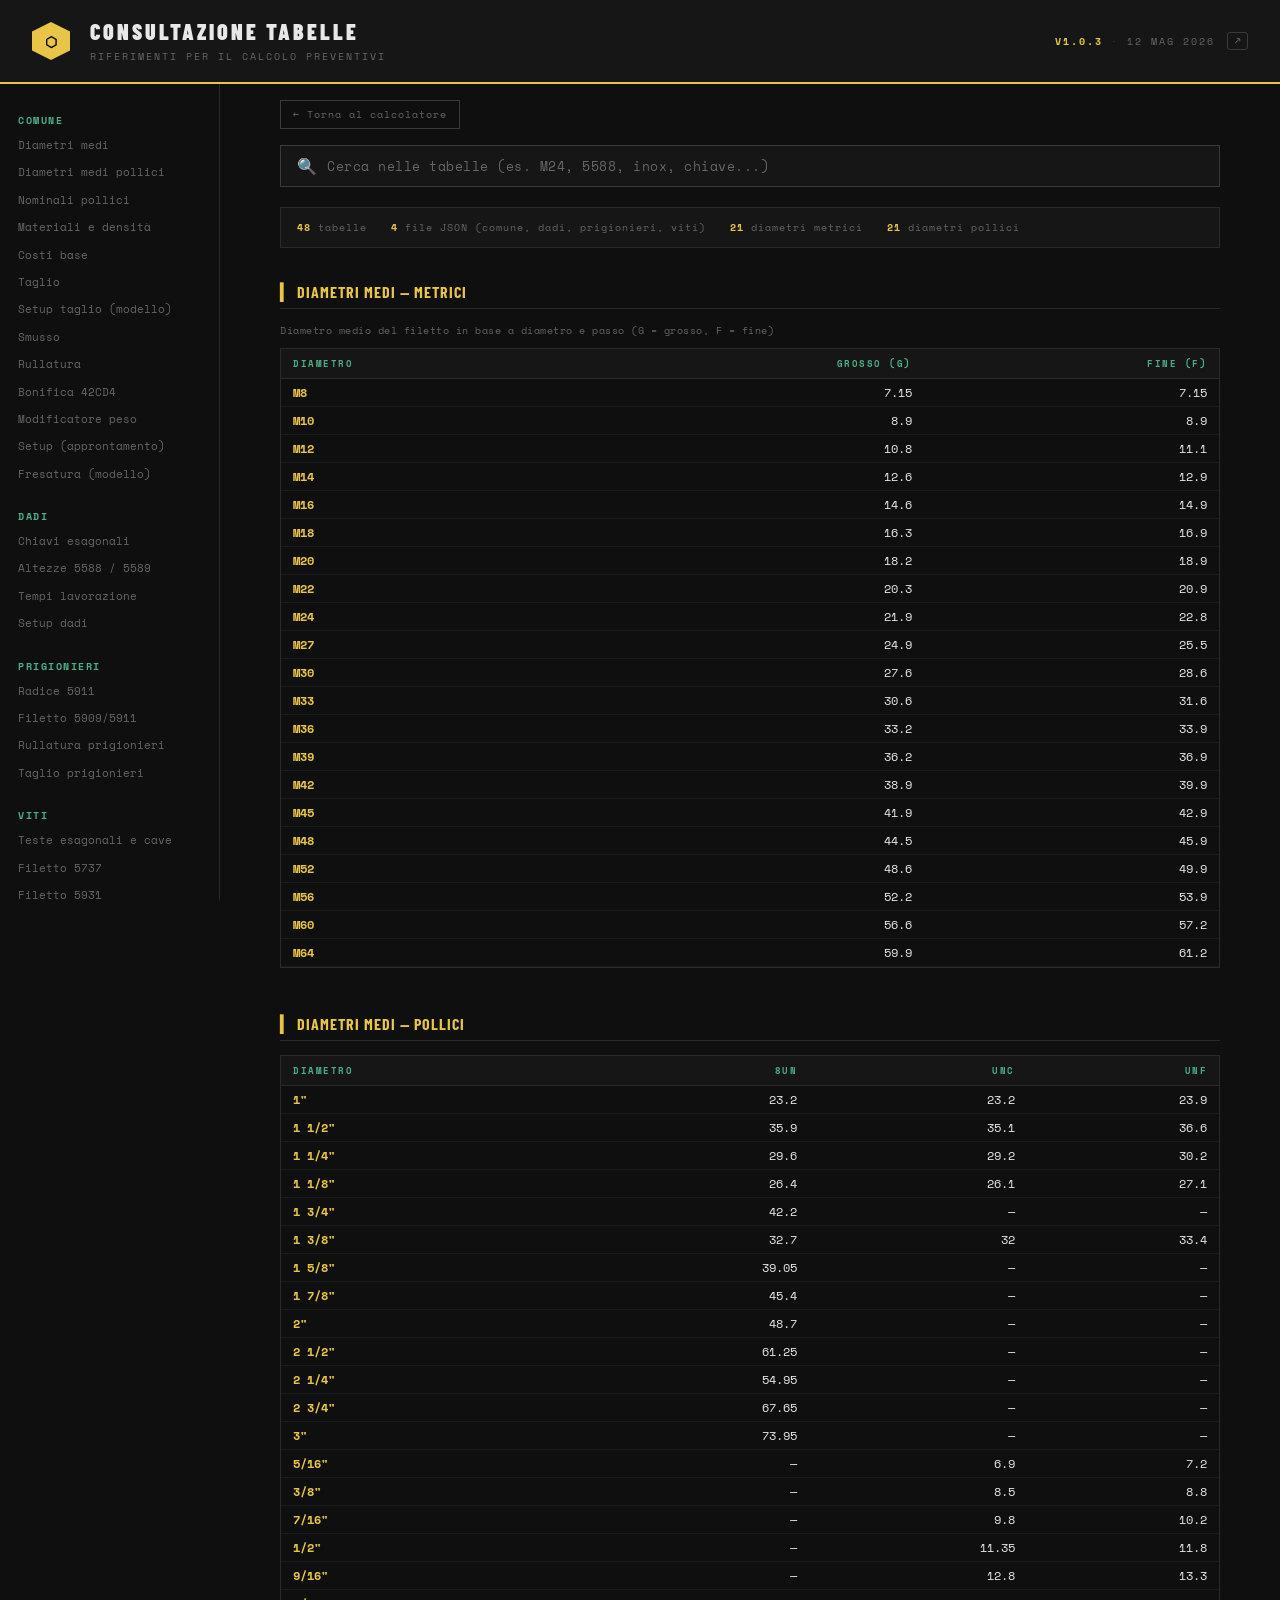
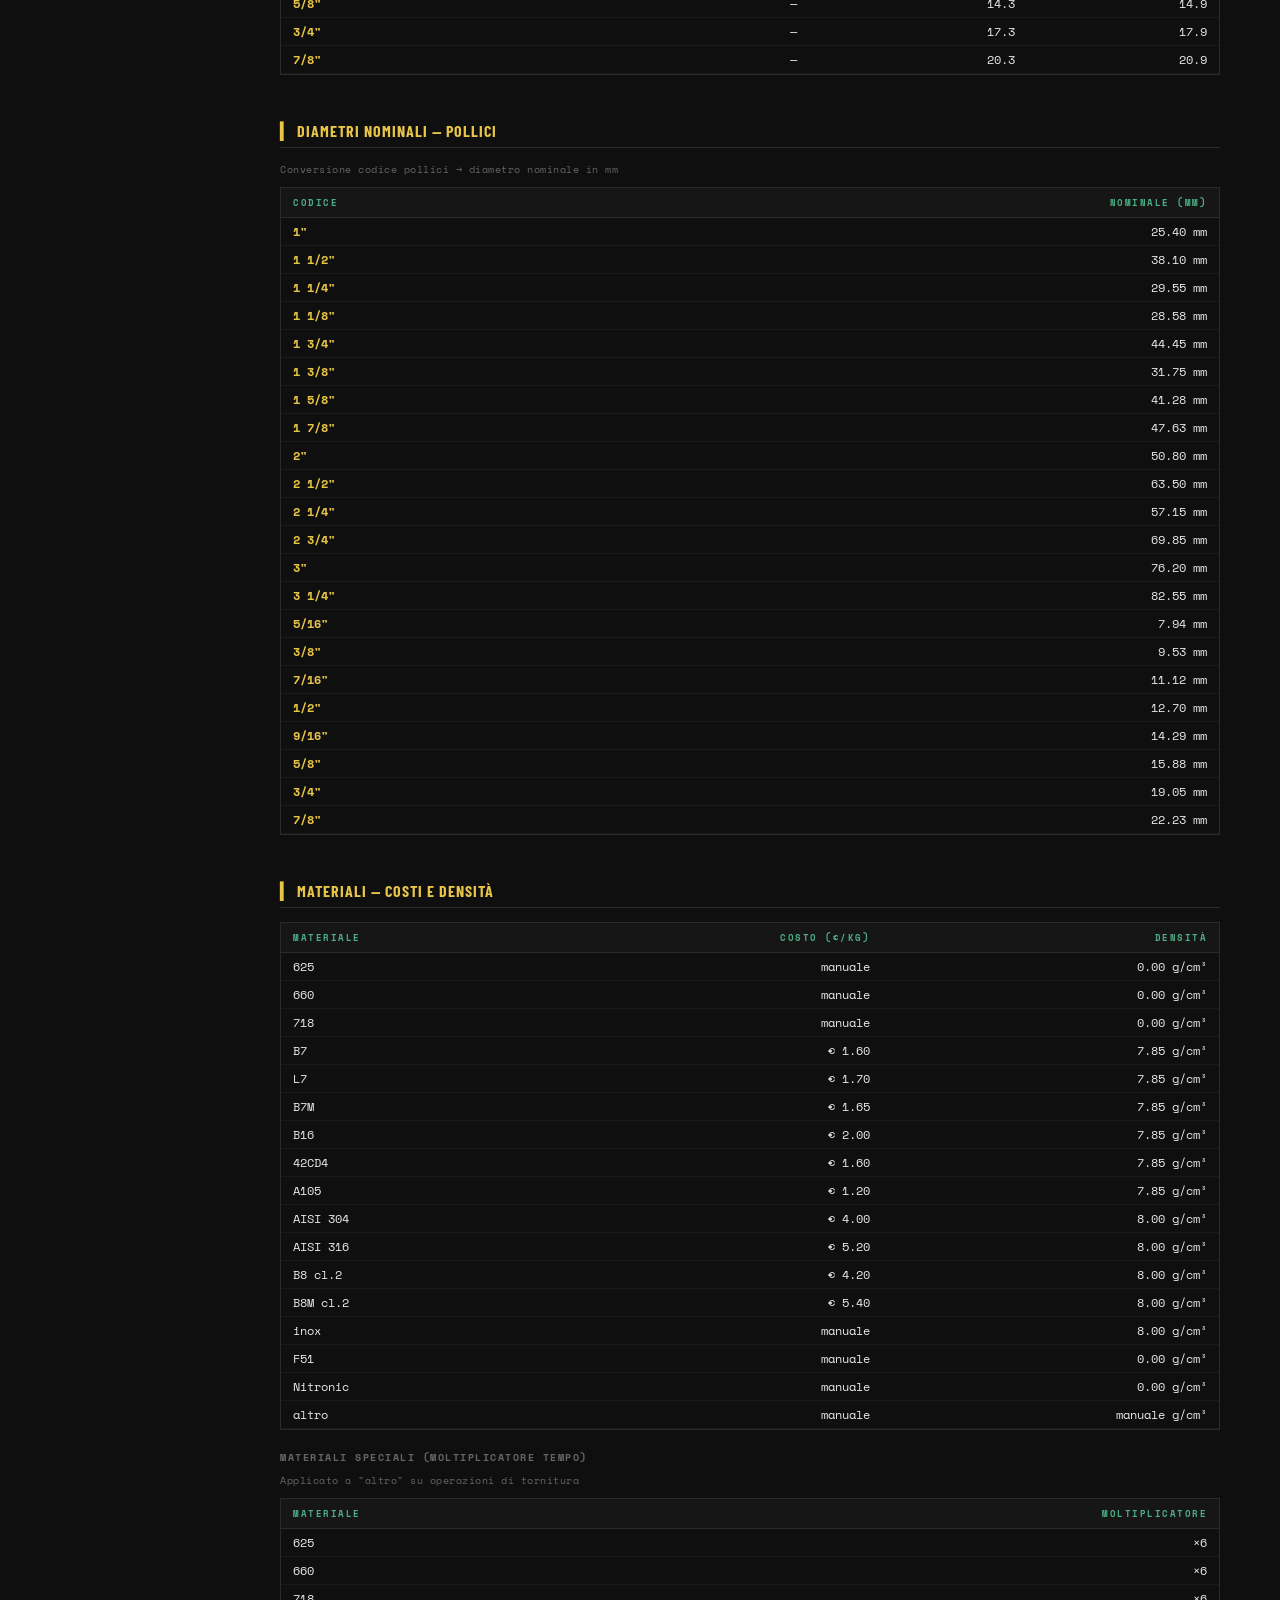
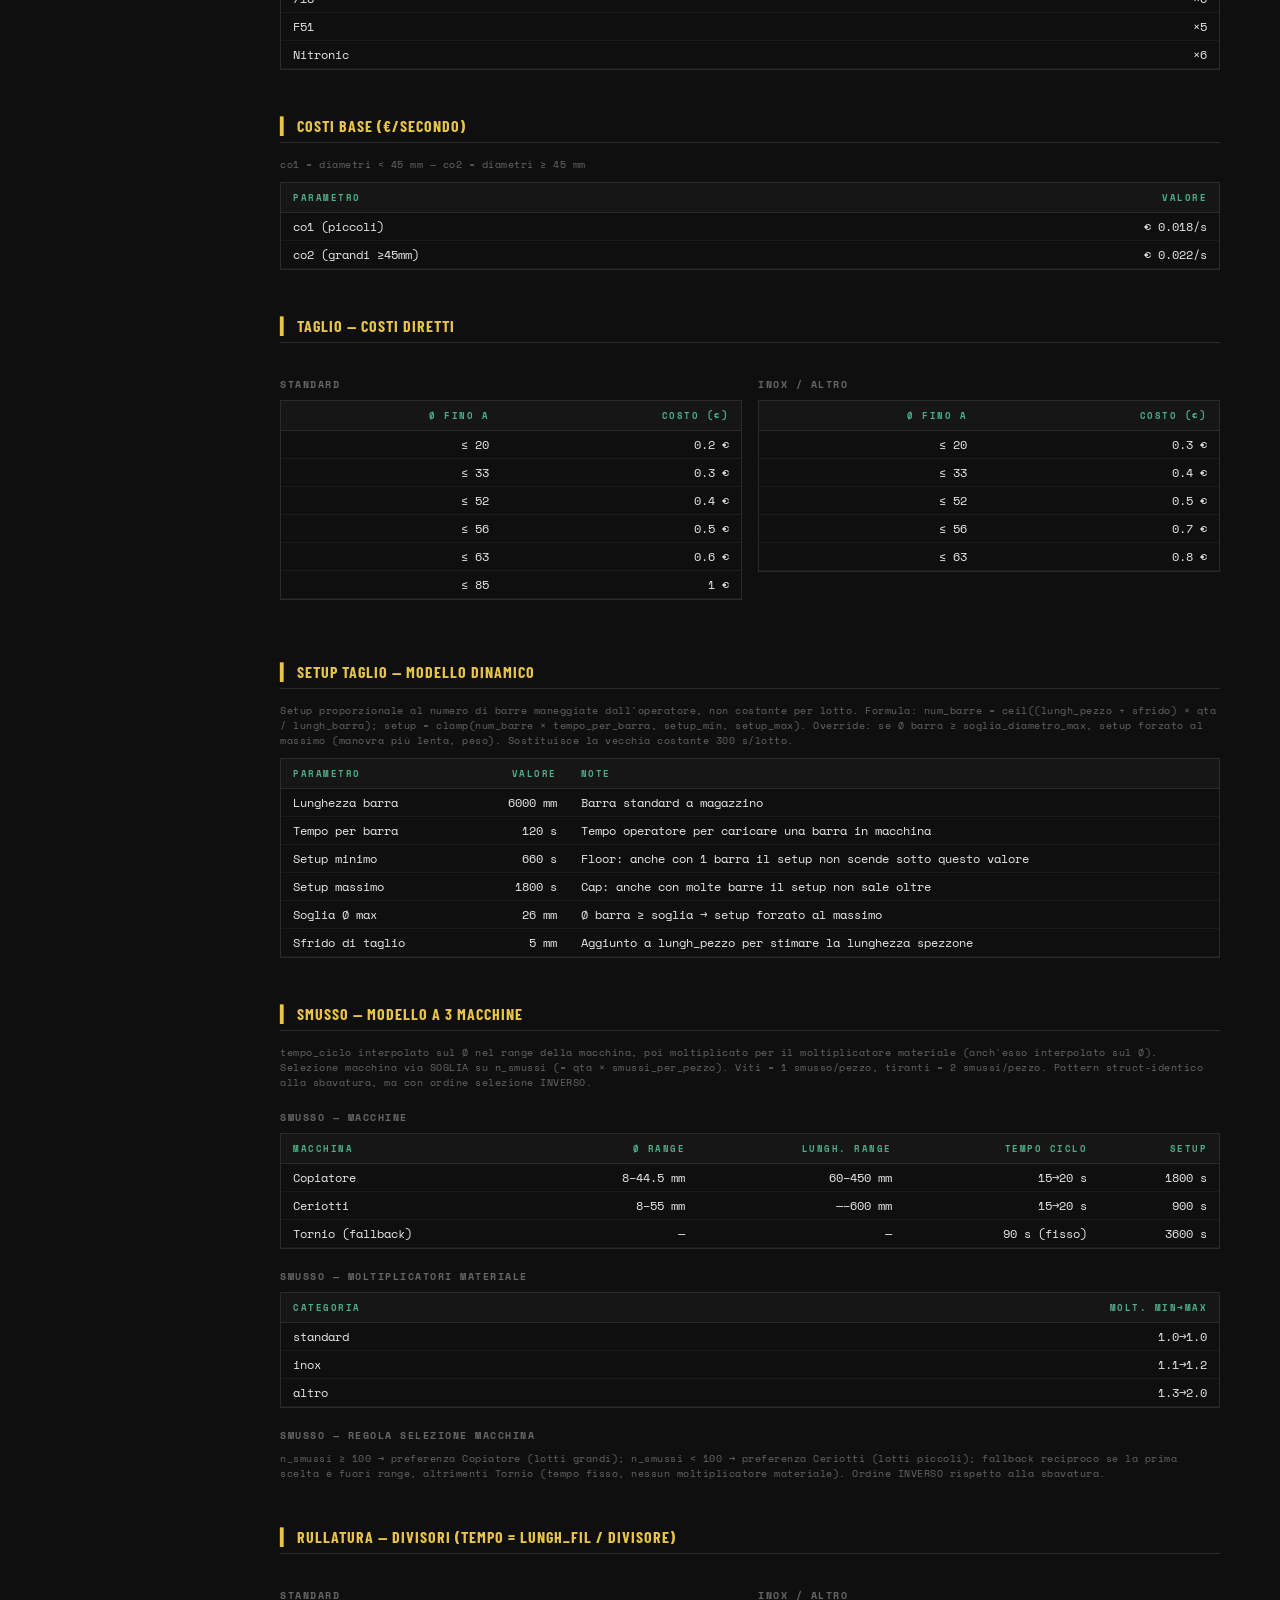
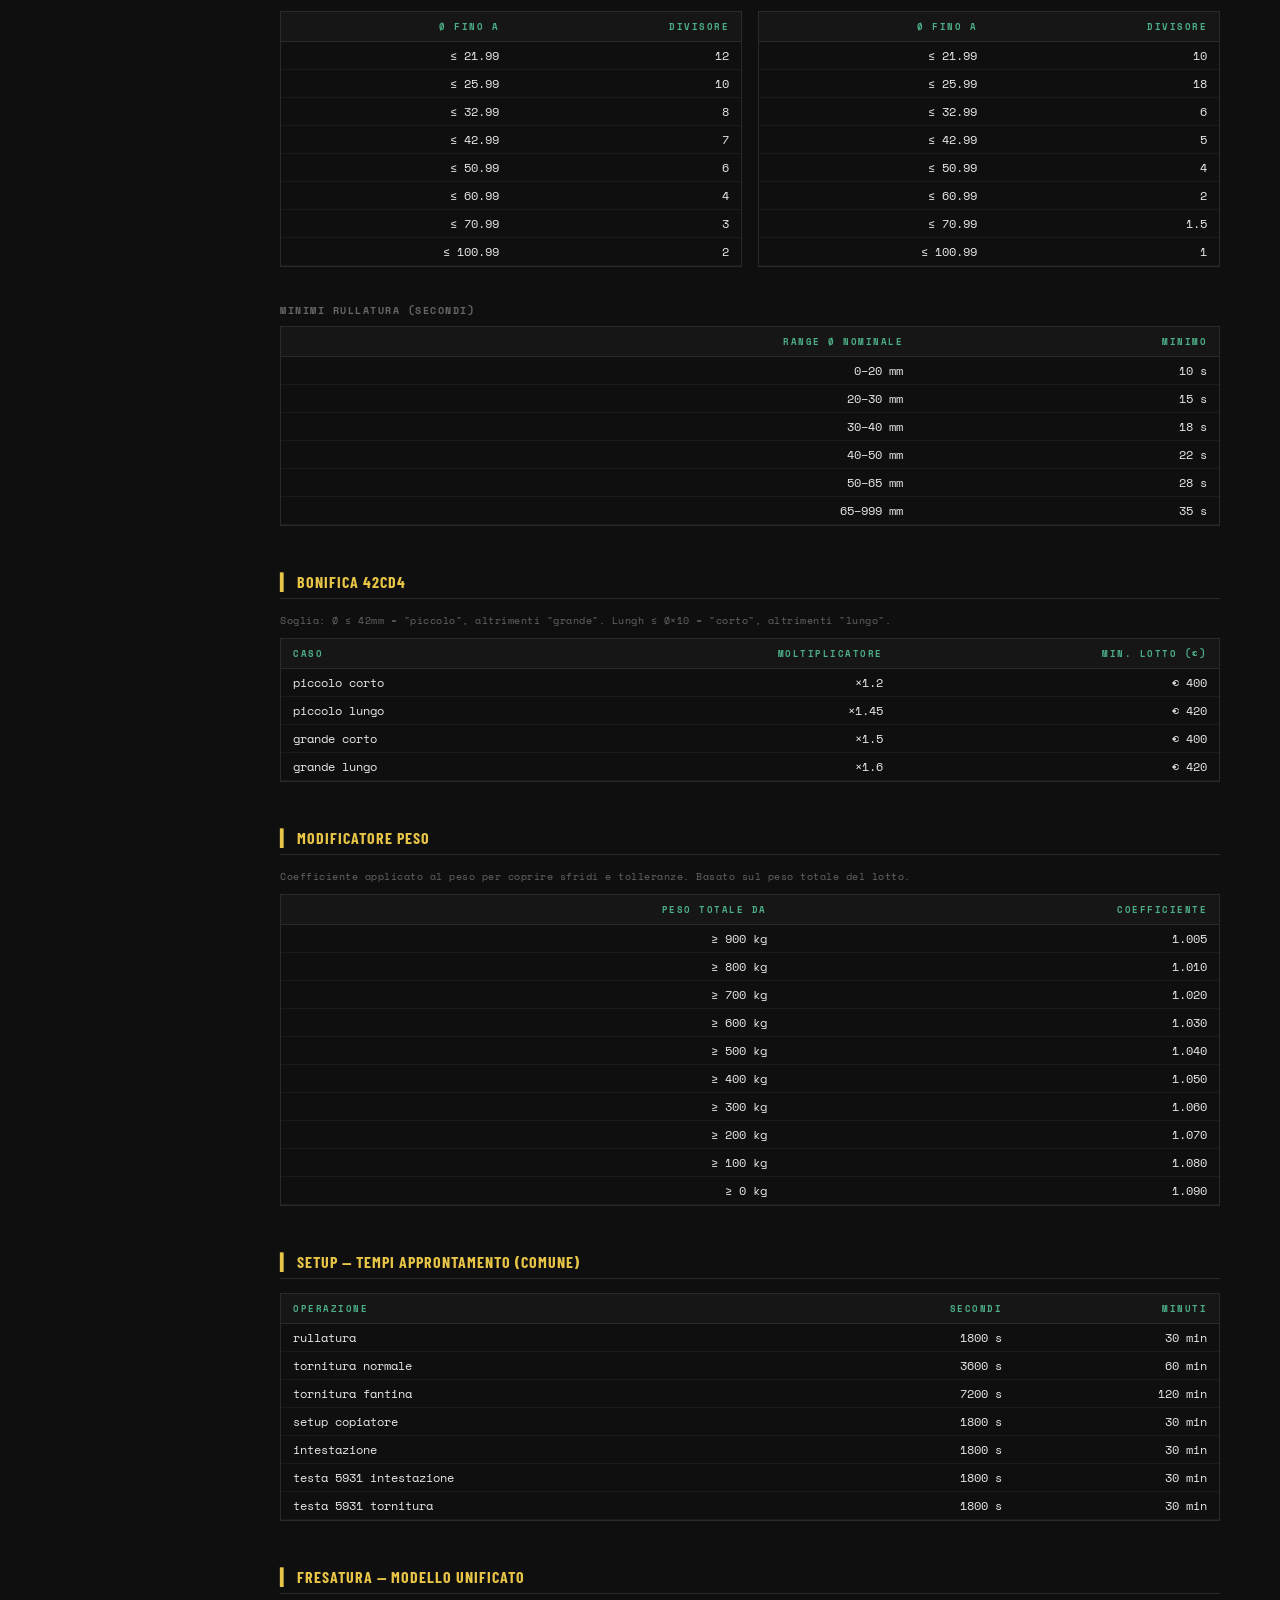
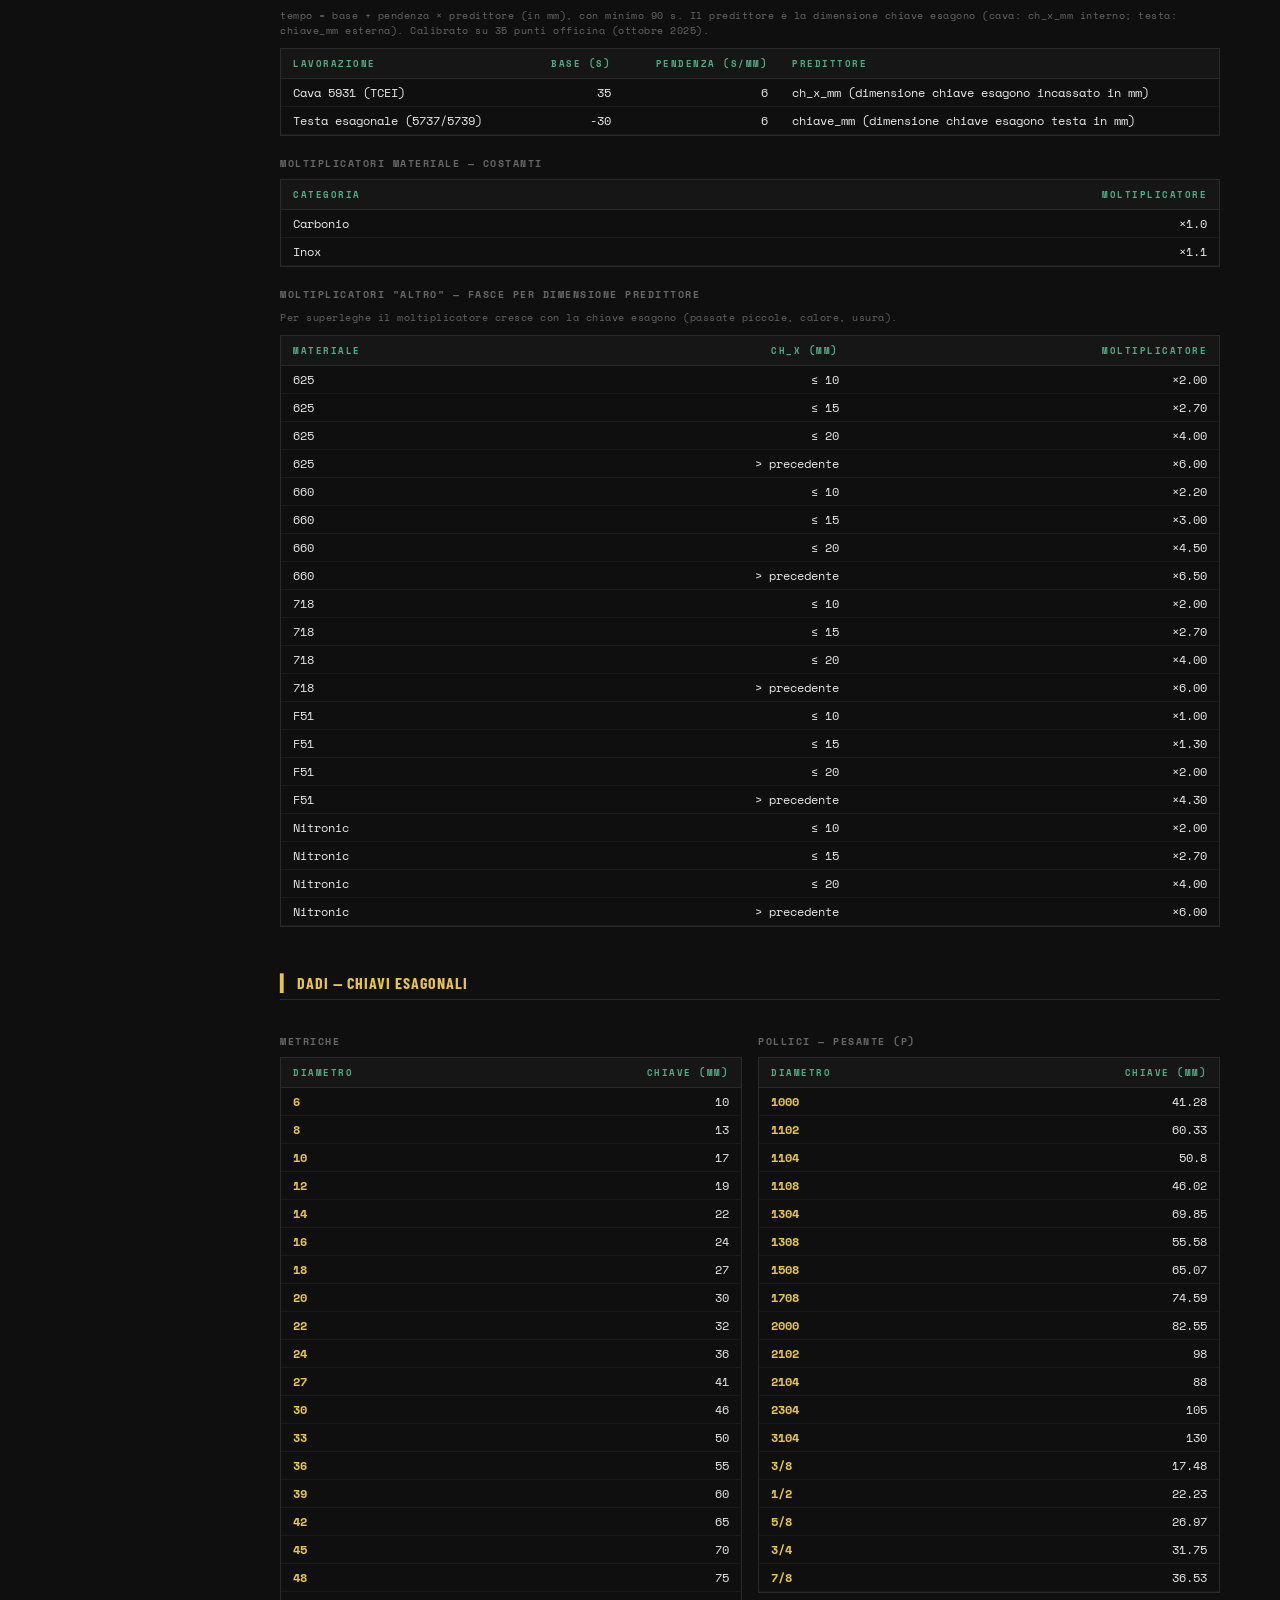
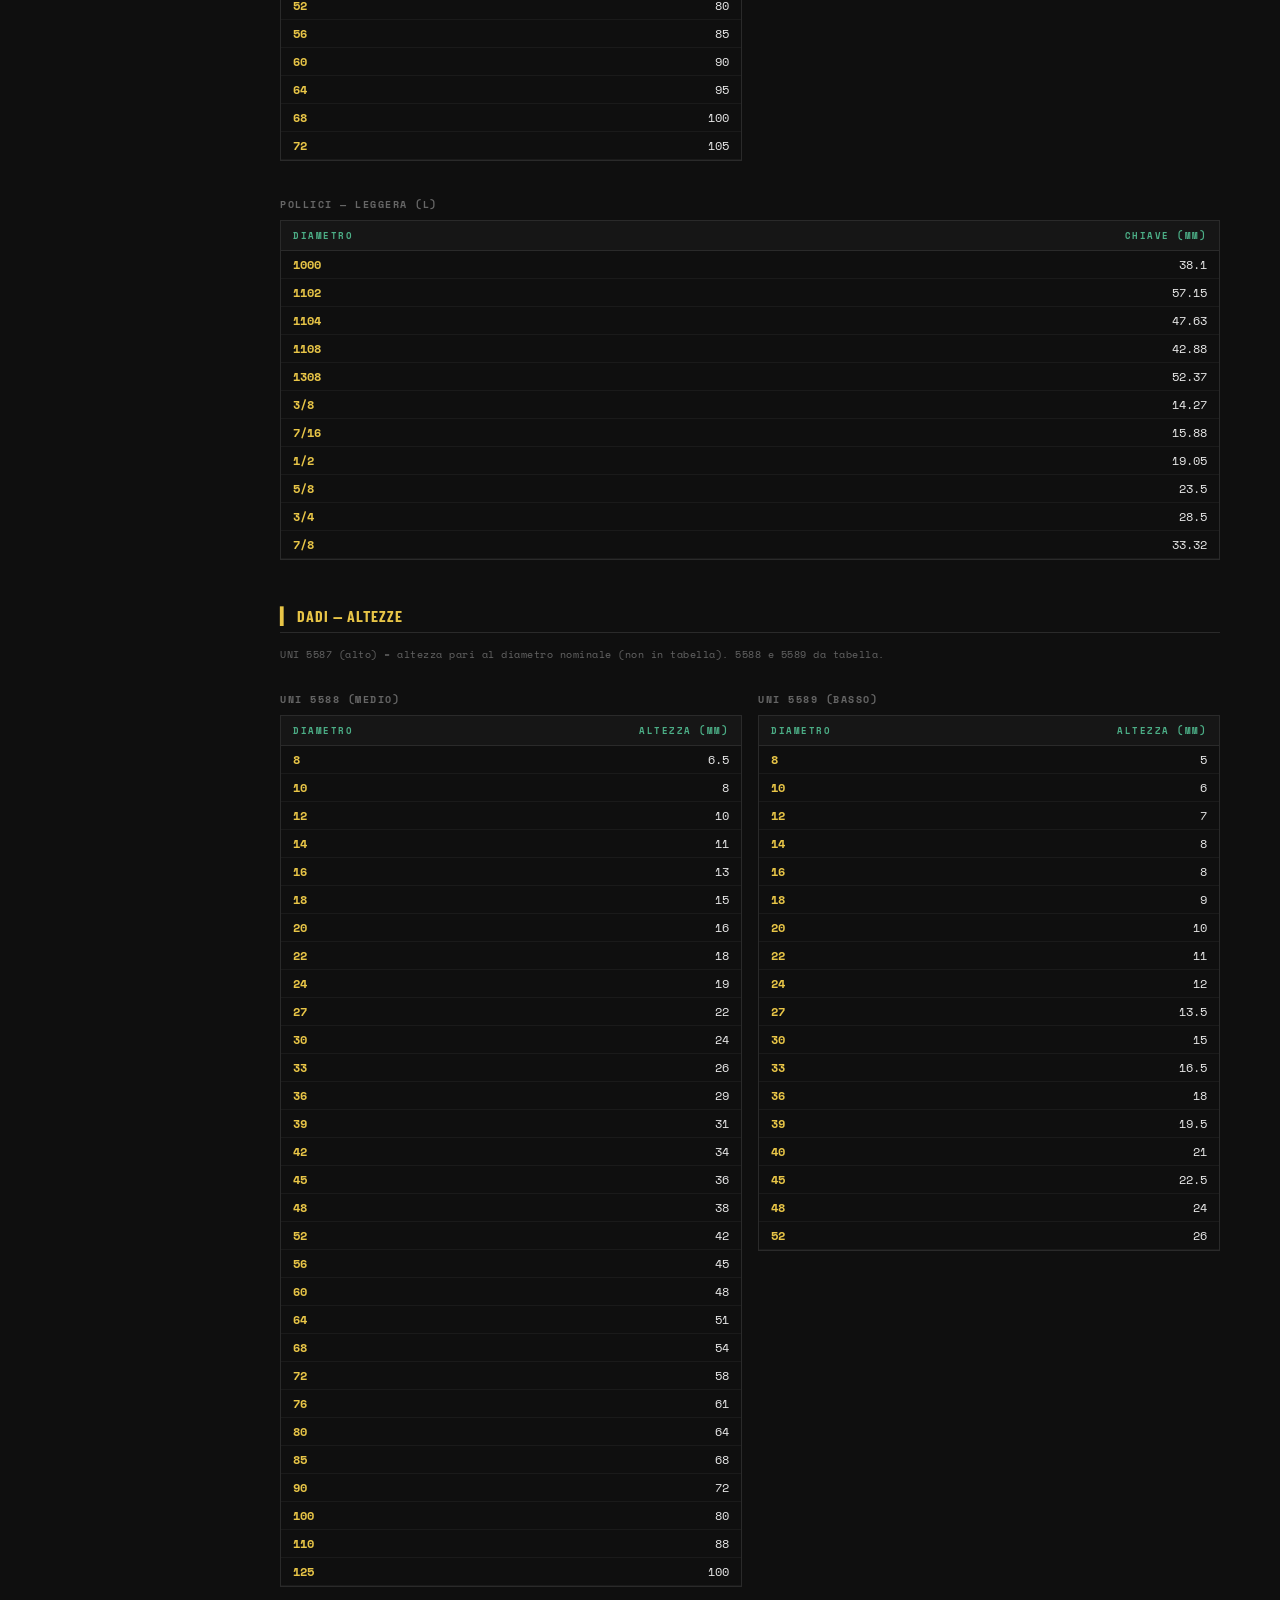
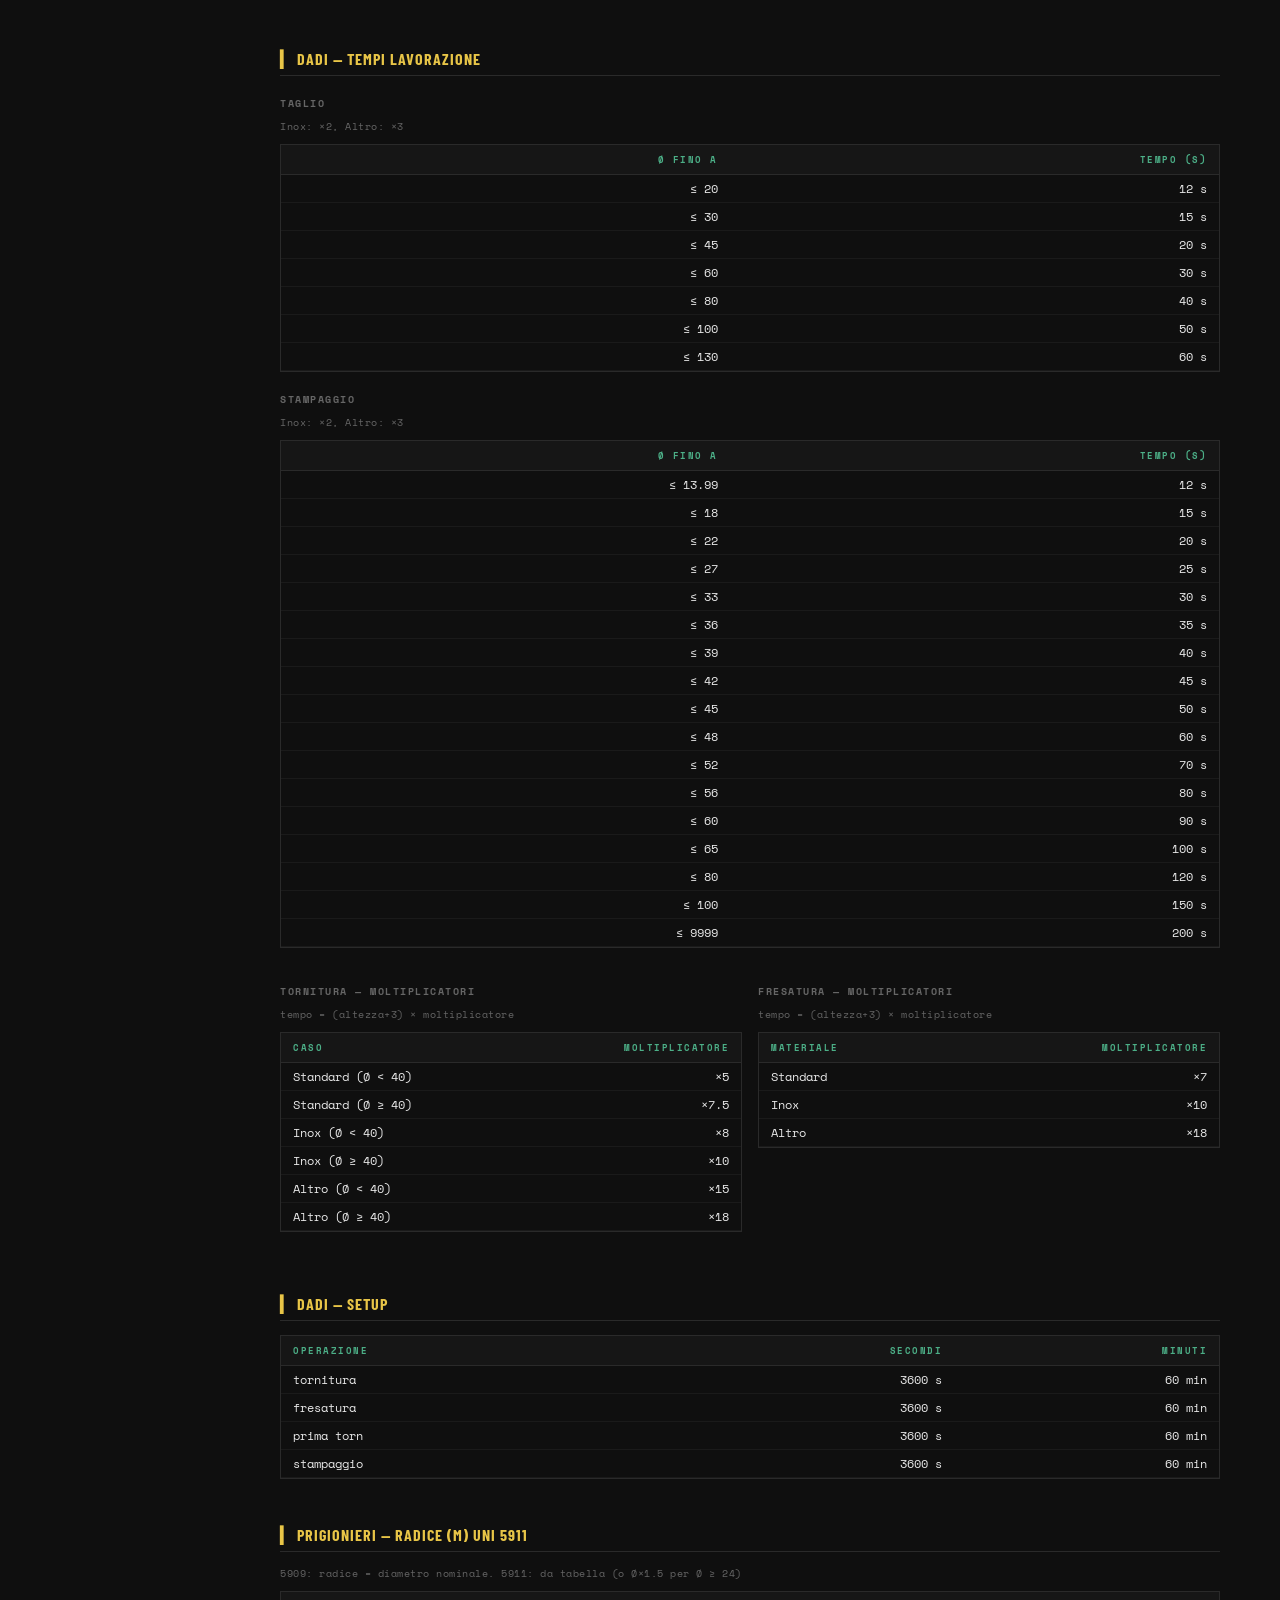
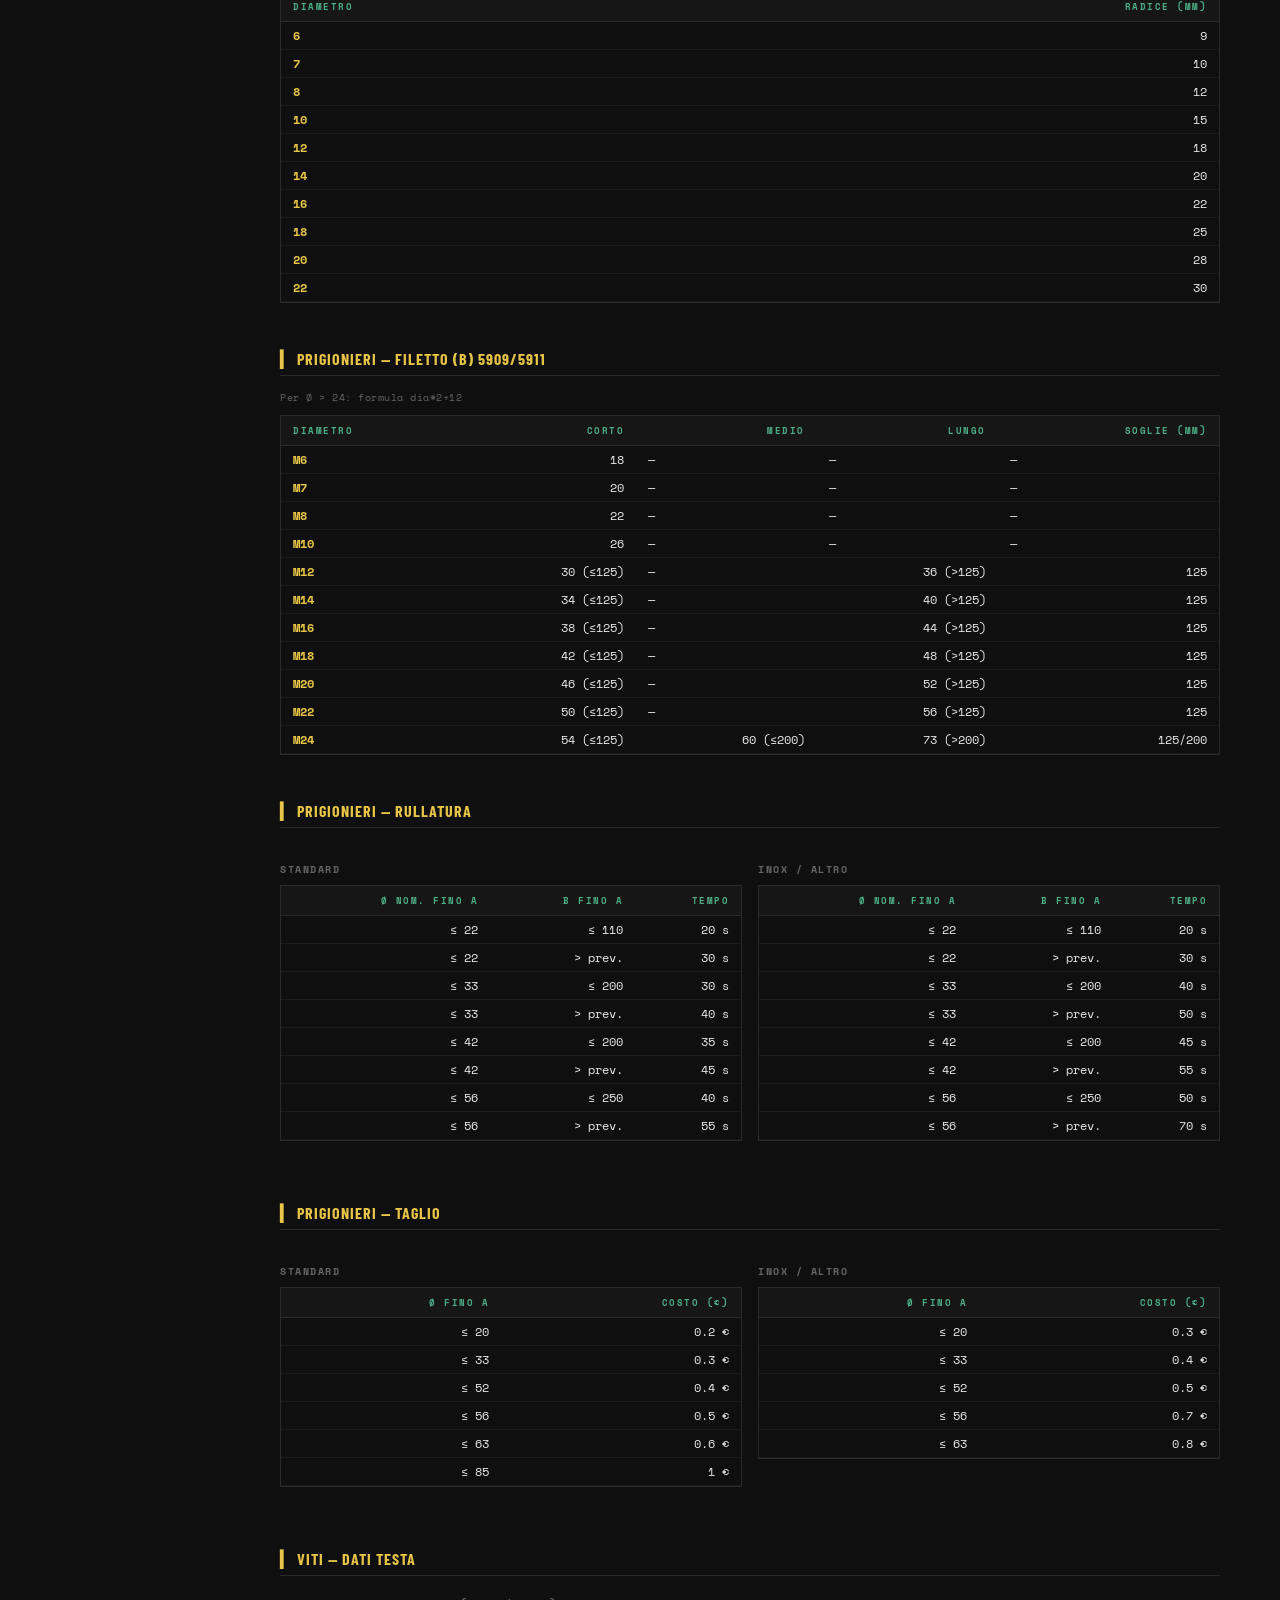
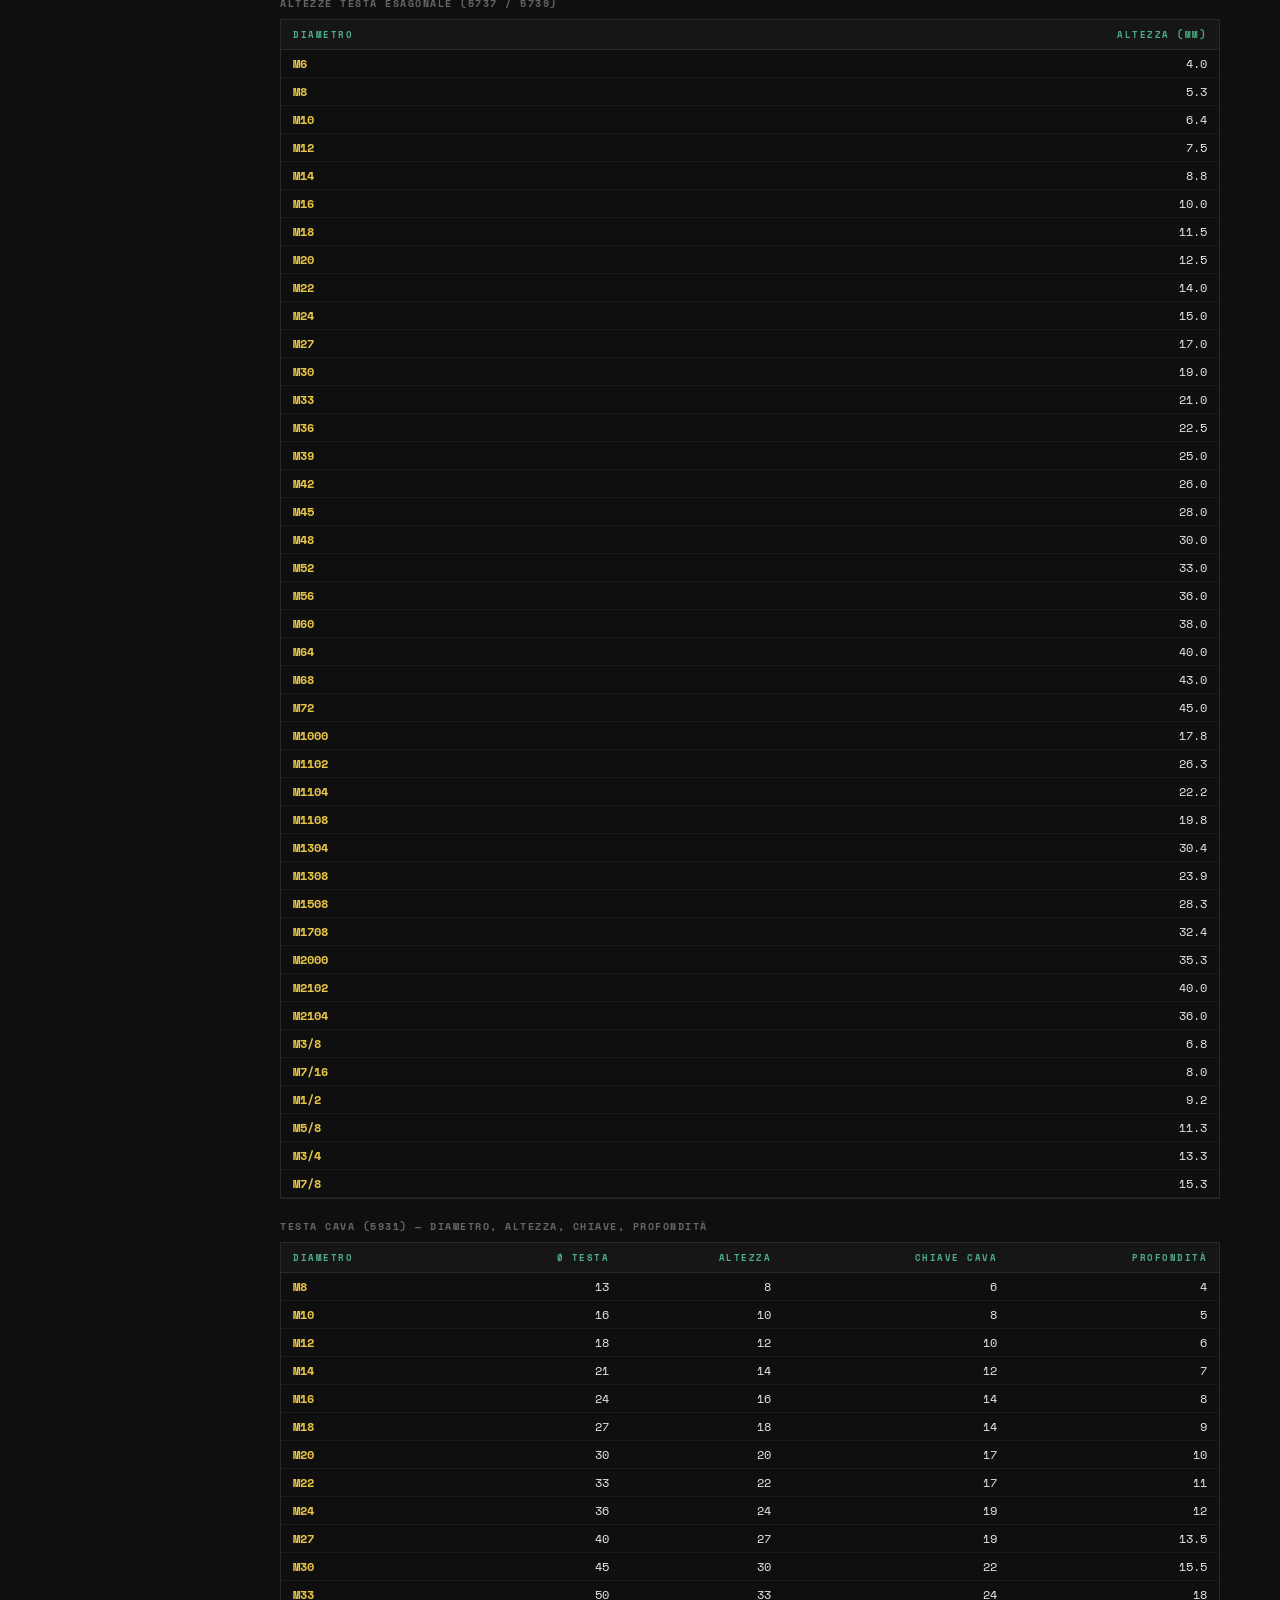
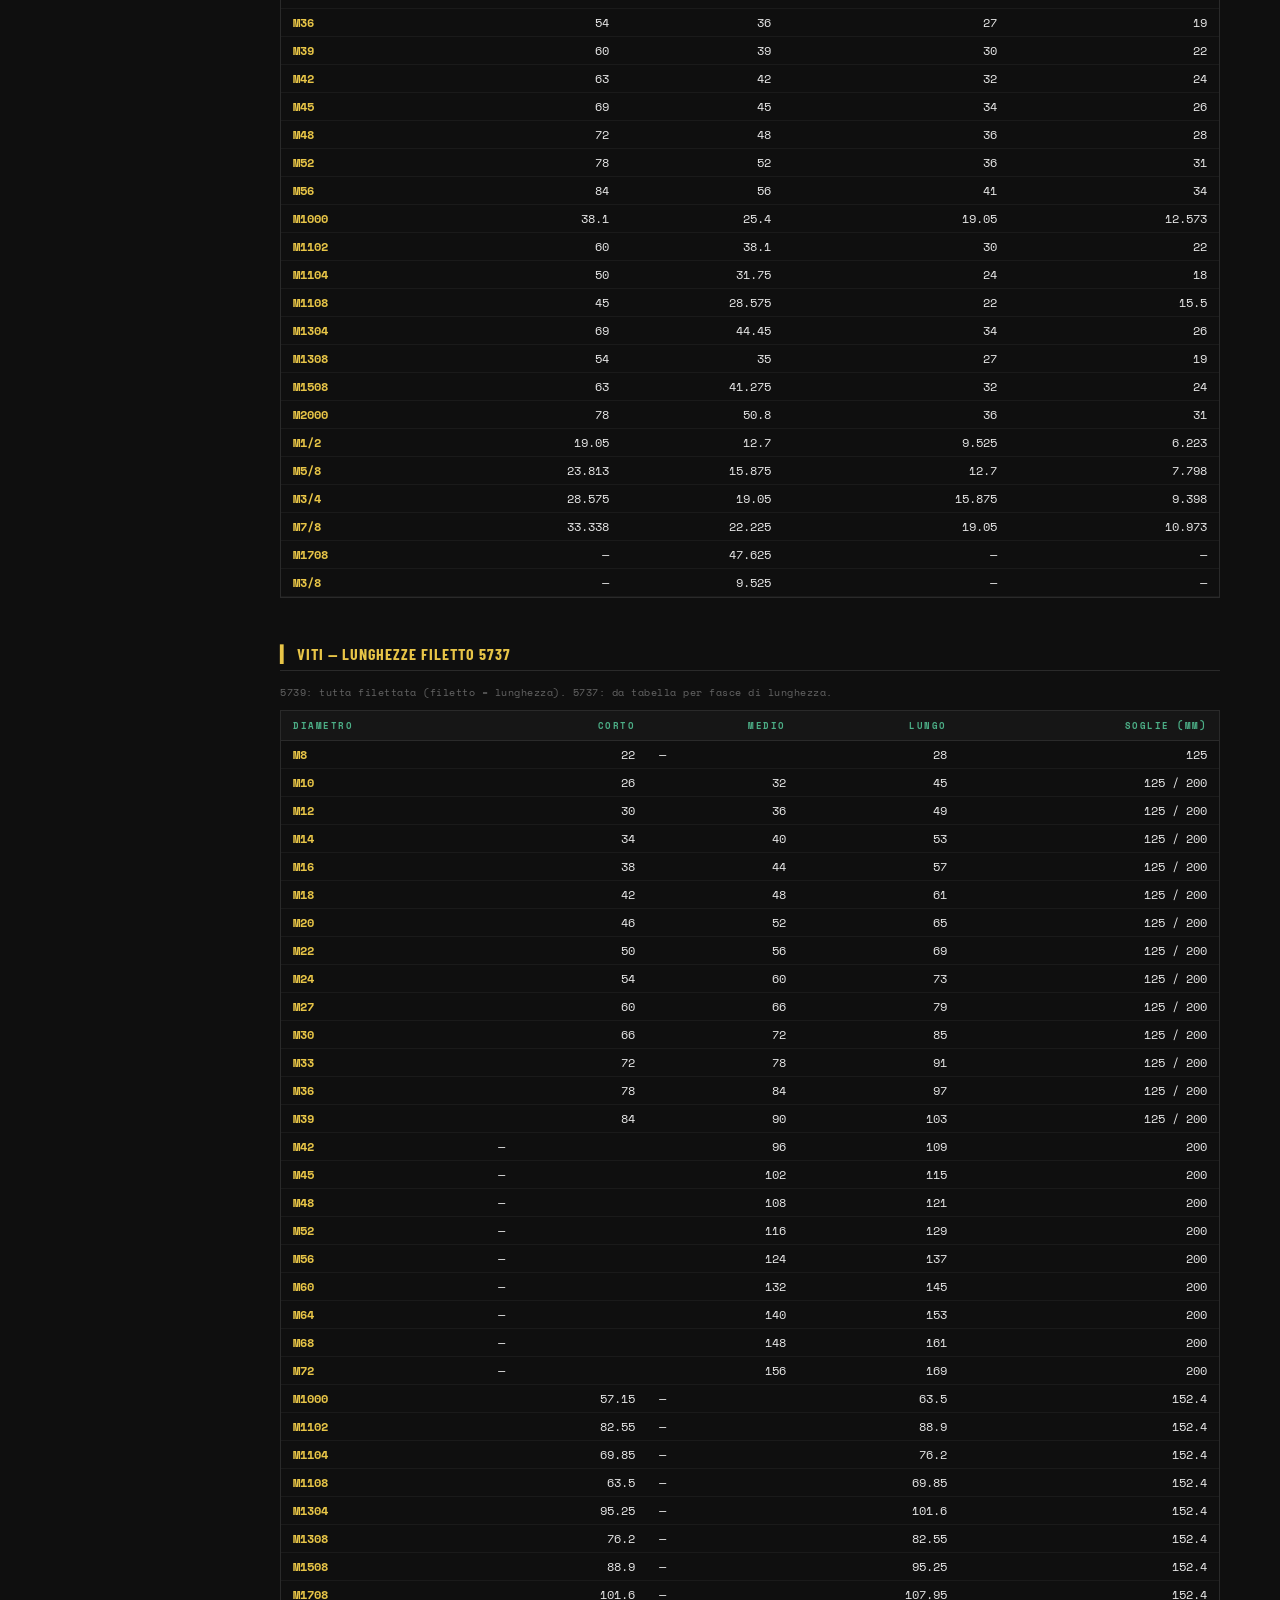
==== consultazione.html @ 34ad5f03 "refactor: setup taglio dinamico (basato sul numero di barre maneggiate) Sostituisce la costante setu" ====
<!DOCTYPE html>
<!--
  ╔══════════════════════════════════════════════════════════════╗
  ║  PREVENTIVI — Consultazione Tabelle                          ║
  ║  consultazione.html — Pannello di sola lettura               ║
  ╠══════════════════════════════════════════════════════════════╣
  ║  Mostra tutte le tabelle da cui il programma pesca i dati.   ║
  ║  Nessun calcolo, solo consultazione rapida.                  ║
  ║  Carica i JSON da tabelle/ come il programma principale.     ║
  ╚══════════════════════════════════════════════════════════════╝
-->
<html lang="it">
<head>
  <meta charset="UTF-8">
  <meta name="viewport" content="width=device-width, initial-scale=1.0">
  <title>Preventivi — Consultazione Tabelle</title>
  <link rel="stylesheet" href="stile.css">
  <style>
    /* ── Stili specifici per la pagina consultazione ──────────
         Usa le variabili di stile.css (--bg, --panel, --border,
         --accent, --text, --muted, --mono, --sans).
         ─────────────────────────────────────────────────────── */

    .consult-wrap {
      max-width: 1200px;
      margin: 0 auto;
      padding: 16px 20px 60px;
    }

    /* ── Navigazione laterale (sidebar) ────────────────────── */
    .consult-nav {
      position: fixed;
      top: 76px; /* sotto l'header sticky (padding 18×2 + h1 ~22 + border 2) */
      left: 0;
      width: 220px;
      height: calc(100vh - 76px);
      overflow-y: auto;
      background: var(--bg);
      border-right: 1px solid var(--border);
      padding: 16px 0;
      z-index: 50;
      scrollbar-width: thin;
      scrollbar-color: var(--border-bright) transparent;
    }
    .consult-nav a {
      display: block;
      padding: 6px 16px;
      color: var(--muted);
      text-decoration: none;
      font-family: var(--mono);
      font-size: 11px;
      line-height: 1.4;
      transition: color .15s, background .15s;
      border-left: 2px solid transparent;
    }
    .consult-nav a:hover {
      color: var(--text);
      background: var(--panel);
    }
    .consult-nav a.nav-section {
      color: var(--green);
      font-weight: 700;
      font-size: 10px;
      text-transform: uppercase;
      letter-spacing: 1.5px;
      margin-top: 16px;
      padding-bottom: 4px;
      pointer-events: none;
    }
    .consult-nav a.nav-active {
      color: var(--text);
      border-left-color: var(--accent);
      background: #161400;
    }

    .consult-body {
      margin-left: 220px;
    }

    /* ── Sezioni ───────────────────────────────────────────── */
    .t-section {
      margin-bottom: 36px;
      scroll-margin-top: 86px;
    }
    .t-section-title {
      font-family: var(--sans);
      font-size: 16px;
      font-weight: 700;
      color: var(--accent);
      padding: 10px 0 6px;
      border-bottom: 1px solid var(--border);
      margin-bottom: 14px;
      letter-spacing: 1px;
      text-transform: uppercase;
    }
    .t-group-title {
      font-family: var(--mono);
      font-size: 10px;
      font-weight: 700;
      color: var(--muted);
      text-transform: uppercase;
      letter-spacing: 1.5px;
      margin: 20px 0 8px;
    }
    .t-note {
      font-family: var(--mono);
      font-size: 10px;
      color: var(--muted);
      margin: 4px 0 10px;
      letter-spacing: 0.5px;
    }

    /* ── Tabelle ───────────────────────────────────────────── */
    .t-table-wrap {
      overflow-x: auto;
      margin-bottom: 16px;
      border: 1px solid var(--border);
    }
    table.t-table {
      width: 100%;
      border-collapse: collapse;
      font-family: var(--mono);
      font-size: 12px;
      font-variant-numeric: tabular-nums;
    }
    .t-table th {
      background: var(--panel);
      color: var(--green);
      font-family: var(--mono);
      font-size: 9px;
      font-weight: 700;
      text-transform: uppercase;
      letter-spacing: 1.5px;
      padding: 8px 12px;
      text-align: left;
      border-bottom: 1px solid var(--border);
      position: sticky;
      top: 0;
      z-index: 2;
    }
    .t-table td {
      padding: 5px 12px;
      border-bottom: 1px solid #1a1a1a;
      color: var(--text);
      font-size: 12px;
    }
    .t-table tbody tr:hover td { background: #161400; }
    .t-table td.num { text-align: right; }
    .t-table th.num { text-align: right; }

    /* Colonna diametro evidenziata */
    .t-table td.dia-col {
      color: var(--accent);
      font-weight: 700;
    }

    /* ── Griglia a 2 colonne per tabelle piccole ──────────── */
    .t-grid-2 {
      display: grid;
      grid-template-columns: 1fr 1fr;
      gap: 16px;
    }

    /* ── Filtro ricerca ───────────────────────────────────── */
    .search-bar {
      display: flex;
      align-items: center;
      gap: 10px;
      background: var(--panel);
      border: 1px solid var(--border-bright);
      padding: 10px 16px;
      margin-bottom: 20px;
    }
    .search-bar input {
      flex: 1;
      background: transparent;
      border: none;
      color: var(--text);
      font-family: var(--mono);
      font-size: 13px;
      outline: none;
      letter-spacing: 0.5px;
    }
    .search-bar input::placeholder { color: var(--muted); }
    .search-icon { color: var(--muted); font-size: 16px; }

    /* ── Back button ──────────────────────────────────────── */
    .consult-back {
      display: inline-block;
      margin-bottom: 16px;
      background: none;
      border: 1px solid var(--border-bright);
      color: var(--muted);
      font-family: var(--mono);
      font-size: 10px;
      padding: 6px 12px;
      cursor: pointer;
      letter-spacing: 1px;
      text-decoration: none;
      transition: all .15s;
    }
    .consult-back:hover {
      color: var(--accent);
      border-color: var(--accent);
    }

    /* ── Header mini-stat ─────────────────────────────────── */
    .stat-bar {
      display: flex;
      gap: 24px;
      flex-wrap: wrap;
      margin-bottom: 24px;
      padding: 12px 16px;
      background: var(--panel);
      border: 1px solid var(--border);
    }
    .stat-item {
      font-family: var(--mono);
      font-size: 10px;
      color: var(--muted);
      letter-spacing: 1px;
    }
    .stat-item strong {
      color: var(--accent);
      font-weight: 700;
    }

    /* ── Responsive ───────────────────────────────────────── */
    @media (max-width: 900px) {
      .consult-nav { display: none; }
      .consult-body { margin-left: 0; }
      .t-grid-2 { grid-template-columns: 1fr; }
    }
  </style>
</head>
<body>

<header>
  <div class="logo-mark">⬡</div>
  <div>
    <h1 id="header-title">Consultazione Tabelle</h1>
    <span id="header-sub">Riferimenti per il calcolo preventivi</span>
  </div>
  <div class="header-right" id="header-right"></div>
</header>

<div class="consult-wrap">

  <!-- Sidebar navigazione -->
  <nav class="consult-nav" id="sidebar">
    <a class="nav-section">Comune</a>
    <a href="#sec-diametri-medi">Diametri medi</a>
    <a href="#sec-diametri-pollici">Diametri medi pollici</a>
    <a href="#sec-nominali-pollici">Nominali pollici</a>
    <a href="#sec-materiali">Materiali e densità</a>
    <a href="#sec-costi-base">Costi base</a>
    <a href="#sec-taglio">Taglio</a>
    <a href="#sec-setup-taglio">Setup taglio (modello)</a>
    <a href="#sec-smusso">Smusso</a>
    <a href="#sec-rullatura">Rullatura</a>
    <a href="#sec-bonifica">Bonifica 42CD4</a>
    <a href="#sec-mod-peso">Modificatore peso</a>
    <a href="#sec-setup">Setup (approntamento)</a>
    <a href="#sec-fresatura">Fresatura (modello)</a>

    <a class="nav-section">Dadi</a>
    <a href="#sec-dadi-chiavi">Chiavi esagonali</a>
    <a href="#sec-dadi-altezze">Altezze 5588 / 5589</a>
    <a href="#sec-dadi-tempi">Tempi lavorazione</a>
    <a href="#sec-dadi-setup">Setup dadi</a>

    <a class="nav-section">Prigionieri</a>
    <a href="#sec-prig-radice">Radice 5911</a>
    <a href="#sec-prig-filetto">Filetto 5909/5911</a>
    <a href="#sec-prig-rullatura">Rullatura prigionieri</a>
    <a href="#sec-prig-taglio">Taglio prigionieri</a>

    <a class="nav-section">Viti</a>
    <a href="#sec-viti-teste">Teste esagonali e cave</a>
    <a href="#sec-viti-filetto-5737">Filetto 5737</a>
    <a href="#sec-viti-filetto-5931">Filetto 5931</a>
    <a href="#sec-viti-tempi">Tempi viti</a>
    <a href="#sec-viti-rullatura">Rullatura viti</a>
  </nav>

  <div class="consult-body">

    <a class="consult-back" href="index.html">← Torna al calcolatore</a>

    <div class="search-bar">
      <span class="search-icon">🔍</span>
      <input type="text" id="searchInput" placeholder="Cerca nelle tabelle (es. M24, 5588, inox, chiave...)">
    </div>

    <div class="stat-bar" id="stat-bar"></div>

    <div id="tables-container">
      <p style="color:#555; text-align:center; padding:40px 0;">Caricamento tabelle…</p>
    </div>

  </div><!-- .consult-body -->
</div><!-- .consult-wrap -->


<script>
// ─── Caricamento JSON ─────────────────────────────────────────
Promise.all([
  fetch('./tabelle/comune.json').then(r => r.json()),
  fetch('./tabelle/dadi.json').then(r => r.json()),
  fetch('./tabelle/prigionieri.json').then(r => r.json()),
  fetch('./tabelle/viti.json').then(r => r.json()),
]).then(([T, TD, TP, TV]) => {
  renderAll(T, TD, TP, TV);
}).catch(e => {
  document.getElementById('tables-container').innerHTML =
    `<p style="color:#f66; text-align:center;">Errore caricamento tabelle: ${e.message}</p>`;
});


// ─── Helpers ──────────────────────────────────────────────────

function h(text) { // escape HTML
  return String(text).replace(/&/g,'&amp;').replace(/</g,'&lt;');
}

function section(id, title) {
  return `<div class="t-section" id="${id}"><div class="t-section-title">▎ ${h(title)}</div>`;
}

function groupTitle(t, note) {
  let html = `<div class="t-group-title">${h(t)}</div>`;
  if (note) html += `<div class="t-note">${h(note)}</div>`;
  return html;
}

function tableWrap(inner) {
  return `<div class="t-table-wrap"><table class="t-table">${inner}</table></div>`;
}

// Formatta un numero per la visualizzazione
function fmt(v, dec) {
  if (v === null || v === undefined) return '—';
  if (typeof v === 'string') return v;
  return dec !== undefined ? v.toFixed(dec) : String(v);
}

// Genera una tabella chiave-valore semplice da un oggetto flat
function kvTable(obj, keyLabel, valLabel, keyClass) {
  let rows = '';
  for (const [k, v] of Object.entries(obj)) {
    rows += `<tr><td class="${keyClass || 'dia-col'}">${h(k)}</td><td class="num">${fmt(v)}</td></tr>`;
  }
  return tableWrap(`<thead><tr><th>${h(keyLabel)}</th><th class="num">${h(valLabel)}</th></tr></thead><tbody>${rows}</tbody>`);
}

// Tabella tier (fino_a → valore)
function tierTable(arr, valField, valLabel, unit) {
  let rows = '';
  for (const r of arr) {
    rows += `<tr><td class="num">≤ ${fmt(r.fino_a)}</td><td class="num">${fmt(r[valField])}${unit ? ' ' + unit : ''}</td></tr>`;
  }
  return tableWrap(`<thead><tr><th class="num">Ø fino a</th><th class="num">${h(valLabel)}</th></tr></thead><tbody>${rows}</tbody>`);
}


// ─── Render principale ───────────────────────────────────────

function renderAll(T, TD, TP, TV) {
  const c = document.getElementById('tables-container');
  let html = '';

  // ══════════════════════════════════════════════════════════
  // COMUNE
  // ══════════════════════════════════════════════════════════

  // --- Diametri medi metrici ---
  html += section('sec-diametri-medi', 'Diametri medi — Metrici');
  html += `<div class="t-note">Diametro medio del filetto in base a diametro e passo (G = grosso, F = fine)</div>`;
  {
    let rows = '';
    for (const [dia, passi] of Object.entries(T.diametri_medi_metrici)) {
      rows += `<tr><td class="dia-col">M${dia}</td><td class="num">${fmt(passi.G)}</td><td class="num">${fmt(passi.F)}</td></tr>`;
    }
    html += tableWrap(`<thead><tr><th>Diametro</th><th class="num">Grosso (G)</th><th class="num">Fine (F)</th></tr></thead><tbody>${rows}</tbody>`);
  }
  html += '</div>';

  // --- Diametri medi pollici ---
  html += section('sec-diametri-pollici', 'Diametri medi — Pollici');
  {
    const allPassi = new Set();
    for (const passi of Object.values(T.diametri_medi_pollici)) {
      for (const p of Object.keys(passi)) allPassi.add(p);
    }
    const passiArr = [...allPassi].sort();
    let hdr = '<th>Diametro</th>';
    for (const p of passiArr) hdr += `<th class="num">${h(p)}</th>`;
    let rows = '';
    for (const [dia, passi] of Object.entries(T.diametri_medi_pollici)) {
      const label = decodePollici(dia);
      rows += `<tr><td class="dia-col">${h(label)}</td>`;
      for (const p of passiArr) {
        rows += `<td class="num">${passi[p] !== undefined ? fmt(passi[p]) : '—'}</td>`;
      }
      rows += '</tr>';
    }
    html += tableWrap(`<thead><tr>${hdr}</tr></thead><tbody>${rows}</tbody>`);
  }
  html += '</div>';

  // --- Diametri nominali pollici ---
  html += section('sec-nominali-pollici', 'Diametri nominali — Pollici');
  html += `<div class="t-note">Conversione codice pollici → diametro nominale in mm</div>`;
  {
    let rows = '';
    for (const [k, v] of Object.entries(T.diametri_nominali_pollici)) {
      rows += `<tr><td class="dia-col">${h(decodePollici(k))}</td><td class="num">${fmt(v, 2)} mm</td></tr>`;
    }
    html += tableWrap(`<thead><tr><th>Codice</th><th class="num">Nominale (mm)</th></tr></thead><tbody>${rows}</tbody>`);
  }
  html += '</div>';

  // --- Materiali ---
  html += section('sec-materiali', 'Materiali — Costi e Densità');
  {
    let rows = '';
    for (const [mat, costo] of Object.entries(T.costi_materiali)) {
      const dens = T.densita[mat];
      rows += `<tr><td>${h(mat)}</td><td class="num">${costo > 0 ? '€ ' + fmt(costo, 2) : 'manuale'}</td><td class="num">${dens !== null ? fmt(dens, 2) : 'manuale'} g/cm³</td></tr>`;
    }
    html += tableWrap(`<thead><tr><th>Materiale</th><th class="num">Costo (€/kg)</th><th class="num">Densità</th></tr></thead><tbody>${rows}</tbody>`);
  }
  html += groupTitle('Materiali speciali (moltiplicatore tempo)', 'Applicato a "altro" su operazioni di tornitura');
  {
    let rows = '';
    for (const [mat, k] of Object.entries(T.materiali_speciali_k)) {
      rows += `<tr><td>${h(mat)}</td><td class="num">×${k}</td></tr>`;
    }
    html += tableWrap(`<thead><tr><th>Materiale</th><th class="num">Moltiplicatore</th></tr></thead><tbody>${rows}</tbody>`);
  }
  html += '</div>';

  // --- Costi base ---
  html += section('sec-costi-base', 'Costi base (€/secondo)');
  html += `<div class="t-note">co1 = diametri &lt; 45 mm — co2 = diametri ≥ 45 mm</div>`;
  {
    let rows = '';
    rows += `<tr><td>co1 (piccoli)</td><td class="num">€ ${fmt(T.costi_base.co1, 3)}/s</td></tr>`;
    rows += `<tr><td>co2 (grandi ≥45mm)</td><td class="num">€ ${fmt(T.costi_base.co2, 3)}/s</td></tr>`;
    html += tableWrap(`<thead><tr><th>Parametro</th><th class="num">Valore</th></tr></thead><tbody>${rows}</tbody>`);
  }
  html += '</div>';

  // --- Taglio ---
  html += section('sec-taglio', 'Taglio — Costi diretti');
  html += '<div class="t-grid-2">';
  html += '<div>' + groupTitle('Standard') + tierTable(T.taglio.standard, 'costo', 'Costo (€)', '€') + '</div>';
  html += '<div>' + groupTitle('Inox / Altro') + tierTable(T.taglio.inox_altro, 'costo', 'Costo (€)', '€') + '</div>';
  html += '</div></div>';

  // --- Setup taglio (modello dinamico) ---
  html += section('sec-setup-taglio', 'Setup taglio — Modello dinamico');
  html += `<div class="t-note">Setup proporzionale al numero di barre maneggiate dall'operatore, non costante per lotto. Formula: num_barre = ceil((lungh_pezzo + sfrido) × qta / lungh_barra); setup = clamp(num_barre × tempo_per_barra, setup_min, setup_max). Override: se Ø barra ≥ soglia_diametro_max, setup forzato al massimo (manovra più lenta, peso). Sostituisce la vecchia costante 300 s/lotto.</div>`;
  {
    const ST = T.setup_taglio;
    let rows = '';
    rows += `<tr><td>Lunghezza barra</td><td class="num">${ST.lungh_barra_mm} mm</td><td>Barra standard a magazzino</td></tr>`;
    rows += `<tr><td>Tempo per barra</td><td class="num">${ST.tempo_per_barra_sec} s</td><td>Tempo operatore per caricare una barra in macchina</td></tr>`;
    rows += `<tr><td>Setup minimo</td><td class="num">${ST.setup_min_sec} s</td><td>Floor: anche con 1 barra il setup non scende sotto questo valore</td></tr>`;
    rows += `<tr><td>Setup massimo</td><td class="num">${ST.setup_max_sec} s</td><td>Cap: anche con molte barre il setup non sale oltre</td></tr>`;
    rows += `<tr><td>Soglia Ø max</td><td class="num">${ST.soglia_diametro_max} mm</td><td>Ø barra ≥ soglia → setup forzato al massimo</td></tr>`;
    rows += `<tr><td>Sfrido di taglio</td><td class="num">${ST.sfrido_mm} mm</td><td>Aggiunto a lungh_pezzo per stimare la lunghezza spezzone</td></tr>`;
    html += tableWrap(`<thead><tr><th>Parametro</th><th class="num">Valore</th><th>Note</th></tr></thead><tbody>${rows}</tbody>`);
  }
  html += '</div>';

  // --- Smusso (modello a 3 macchine) ---
  html += section('sec-smusso', 'Smusso — Modello a 3 macchine');
  html += `<div class="t-note">tempo_ciclo interpolato sul Ø nel range della macchina, poi moltiplicato per il moltiplicatore materiale (anch'esso interpolato sul Ø). Selezione macchina via SOGLIA su n_smussi (= qta × smussi_per_pezzo). Viti = 1 smusso/pezzo, tiranti = 2 smussi/pezzo. Pattern struct-identico alla sbavatura, ma con ordine selezione INVERSO.</div>`;
  html += groupTitle('Smusso — Macchine');
  {
    const SM = T.smusso;
    let rows = '';
    const macchine = [
      ['Copiatore', SM.copiatore],
      ['Ceriotti',  SM.ceriotti],
    ];
    for (const [nome, m] of macchine) {
      const dRange = `${m.diametro_min}–${m.diametro_max} mm`;
      const lMin = m.lunghezza_min != null ? m.lunghezza_min : '—';
      const lMax = m.lunghezza_max != null ? m.lunghezza_max : '—';
      const lRange = `${lMin}–${lMax} mm`;
      rows += `<tr><td>${h(nome)}</td><td class="num">${dRange}</td><td class="num">${lRange}</td><td class="num">${m.tempo_ciclo_min_sec}→${m.tempo_ciclo_max_sec} s</td><td class="num">${m.setup_sec} s</td></tr>`;
    }
    rows += `<tr><td>${h('Tornio (fallback)')}</td><td class="num">—</td><td class="num">—</td><td class="num">${SM.tornio.tempo_ciclo_sec} s (fisso)</td><td class="num">${SM.tornio.setup_sec} s</td></tr>`;
    html += tableWrap(`<thead><tr><th>Macchina</th><th class="num">Ø range</th><th class="num">Lungh. range</th><th class="num">Tempo ciclo</th><th class="num">Setup</th></tr></thead><tbody>${rows}</tbody>`);
  }
  html += groupTitle('Smusso — Moltiplicatori materiale');
  {
    const mults = T.smusso.moltiplicatori_materiale;
    let rows = '';
    for (const [cat, v] of Object.entries(mults)) {
      rows += `<tr><td>${h(cat)}</td><td class="num">${fmt(v.min, 1)}→${fmt(v.max, 1)}</td></tr>`;
    }
    html += tableWrap(`<thead><tr><th>Categoria</th><th class="num">Molt. min→max</th></tr></thead><tbody>${rows}</tbody>`);
  }
  html += groupTitle('Smusso — Regola selezione macchina');
  html += `<div class="t-note">n_smussi ≥ ${T.smusso.soglia_qta_normale} → preferenza Copiatore (lotti grandi); n_smussi &lt; ${T.smusso.soglia_qta_normale} → preferenza Ceriotti (lotti piccoli); fallback reciproco se la prima scelta è fuori range, altrimenti Tornio (tempo fisso, nessun moltiplicatore materiale). Ordine INVERSO rispetto alla sbavatura.</div>`;
  html += '</div>';

  // --- Rullatura ---
  html += section('sec-rullatura', 'Rullatura — Divisori (tempo = lungh_fil / divisore)');
  html += '<div class="t-grid-2">';
  html += '<div>' + groupTitle('Standard') + tierTable(T.rullatura.standard, 'divisore', 'Divisore', '') + '</div>';
  html += '<div>' + groupTitle('Inox / Altro') + tierTable(T.rullatura.inox_altro, 'divisore', 'Divisore', '') + '</div>';
  html += '</div>';
  html += groupTitle('Minimi rullatura (secondi)');
  {
    let rows = '';
    for (const r of T.rullatura.minimi) {
      rows += `<tr><td class="num">${r.dian_da}–${r.dian_a} mm</td><td class="num">${r.minimo} s</td></tr>`;
    }
    html += tableWrap(`<thead><tr><th class="num">Range Ø nominale</th><th class="num">Minimo</th></tr></thead><tbody>${rows}</tbody>`);
  }
  html += '</div>';

  // --- Bonifica ---
  html += section('sec-bonifica', 'Bonifica 42CD4');
  html += `<div class="t-note">Soglia: Ø ≤ 42mm = "piccolo", altrimenti "grande". Lungh ≤ Ø×10 = "corto", altrimenti "lungo".</div>`;
  {
    let rows = '';
    for (const [k, v] of Object.entries(T.bonifica_42CD4)) {
      rows += `<tr><td>${h(k.replace(/_/g, ' '))}</td><td class="num">×${fmt(v.moltiplicatore)}</td><td class="num">€ ${fmt(v.minimo_lotto)}</td></tr>`;
    }
    html += tableWrap(`<thead><tr><th>Caso</th><th class="num">Moltiplicatore</th><th class="num">Min. lotto (€)</th></tr></thead><tbody>${rows}</tbody>`);
  }
  html += '</div>';

  // --- Modificatore peso ---
  html += section('sec-mod-peso', 'Modificatore peso');
  html += `<div class="t-note">Coefficiente applicato al peso per coprire sfridi e tolleranze. Basato sul peso totale del lotto.</div>`;
  {
    let rows = '';
    for (const r of T.modificatore_peso) {
      rows += `<tr><td class="num">≥ ${r.totale_da} kg</td><td class="num">${fmt(r.coefficiente, 3)}</td></tr>`;
    }
    html += tableWrap(`<thead><tr><th class="num">Peso totale da</th><th class="num">Coefficiente</th></tr></thead><tbody>${rows}</tbody>`);
  }
  html += '</div>';

  // --- Setup ---
  html += section('sec-setup', 'Setup — Tempi approntamento (comune)');
  {
    let rows = '';
    for (const [k, v] of Object.entries(T.setup_secondi)) {
      rows += `<tr><td>${h(k.replace(/_/g, ' '))}</td><td class="num">${v} s</td><td class="num">${(v/60).toFixed(0)} min</td></tr>`;
    }
    html += tableWrap(`<thead><tr><th>Operazione</th><th class="num">Secondi</th><th class="num">Minuti</th></tr></thead><tbody>${rows}</tbody>`);
  }
  html += '</div>';

  // --- Fresatura — Modello unificato (cava 5931 + testa esagonale) ---
  html += section('sec-fresatura', 'Fresatura — Modello unificato');
  html += `<div class="t-note">tempo = base + pendenza × predittore (in mm), con minimo ${T.fresatura._minimo_secondi} s. Il predittore è la dimensione chiave esagono (cava: ch_x_mm interno; testa: chiave_mm esterna). Calibrato su 35 punti officina (ottobre 2025).</div>`;
  {
    const F = T.fresatura;
    let rows = '';
    rows += `<tr><td>Cava 5931 (TCEI)</td><td class="num">${F.cava_5931.base_sec}</td><td class="num">${F.cava_5931.pendenza_sec_per_mm}</td><td>${h(F.cava_5931.predittore)}</td></tr>`;
    rows += `<tr><td>Testa esagonale (5737/5739)</td><td class="num">${F.testa_esagonale.base_sec}</td><td class="num">${F.testa_esagonale.pendenza_sec_per_mm}</td><td>${h(F.testa_esagonale.predittore)}</td></tr>`;
    html += tableWrap(`<thead><tr><th>Lavorazione</th><th class="num">Base (s)</th><th class="num">Pendenza (s/mm)</th><th>Predittore</th></tr></thead><tbody>${rows}</tbody>`);
  }
  html += groupTitle('Moltiplicatori materiale — costanti');
  {
    const M = T.fresatura.moltiplicatori_materiale;
    let rows = '';
    rows += `<tr><td>Carbonio</td><td class="num">×${fmt(M.carbonio, 1)}</td></tr>`;
    rows += `<tr><td>Inox</td><td class="num">×${fmt(M.inox, 1)}</td></tr>`;
    html += tableWrap(`<thead><tr><th>Categoria</th><th class="num">Moltiplicatore</th></tr></thead><tbody>${rows}</tbody>`);
  }
  html += groupTitle('Moltiplicatori "altro" — fasce per dimensione predittore', 'Per superleghe il moltiplicatore cresce con la chiave esagono (passate piccole, calore, usura).');
  {
    const fasce = T.fresatura.moltiplicatori_materiale.altro.fasce_per_materiale;
    let rows = '';
    for (const [mat, list] of Object.entries(fasce)) {
      for (const f of list) {
        const range = f.ch_x_max != null ? `≤ ${f.ch_x_max}` : '> precedente';
        rows += `<tr><td>${h(mat)}</td><td class="num">${range}</td><td class="num">×${fmt(f.k, 2)}</td></tr>`;
      }
    }
    html += tableWrap(`<thead><tr><th>Materiale</th><th class="num">Ch_x (mm)</th><th class="num">Moltiplicatore</th></tr></thead><tbody>${rows}</tbody>`);
  }
  html += '</div>';


  // ══════════════════════════════════════════════════════════
  // DADI
  // ══════════════════════════════════════════════════════════

  // --- Chiavi ---
  html += section('sec-dadi-chiavi', 'Dadi — Chiavi esagonali');
  html += '<div class="t-grid-2">';
  html += '<div>' + groupTitle('Metriche') + kvTable(TD.chiavi_metriche, 'Diametro', 'Chiave (mm)') + '</div>';
  html += '<div>' + groupTitle('Pollici — Pesante (P)') + kvTable(TD.chiavi_pollici_p, 'Diametro', 'Chiave (mm)') + '</div>';
  html += '</div>';
  html += groupTitle('Pollici — Leggera (L)');
  html += kvTable(TD.chiavi_pollici_l, 'Diametro', 'Chiave (mm)');
  html += '</div>';

  // --- Altezze ---
  html += section('sec-dadi-altezze', 'Dadi — Altezze');
  html += `<div class="t-note">UNI 5587 (alto) = altezza pari al diametro nominale (non in tabella). 5588 e 5589 da tabella.</div>`;
  html += '<div class="t-grid-2">';
  html += '<div>' + groupTitle('UNI 5588 (medio)') + kvTable(TD.altezze_5588, 'Diametro', 'Altezza (mm)') + '</div>';
  html += '<div>' + groupTitle('UNI 5589 (basso)') + kvTable(TD.altezze_5589, 'Diametro', 'Altezza (mm)') + '</div>';
  html += '</div></div>';

  // --- Tempi dadi ---
  html += section('sec-dadi-tempi', 'Dadi — Tempi lavorazione');
  html += groupTitle('Taglio', 'Inox: ×2, Altro: ×3');
  html += tierTable(TD.tempi_taglio, 'secondi', 'Tempo (s)', 's');
  html += groupTitle('Stampaggio', 'Inox: ×2, Altro: ×3');
  html += tierTable(TD.tempi_stampaggio, 'secondi', 'Tempo (s)', 's');

  html += '<div class="t-grid-2"><div>';
  html += groupTitle('Tornitura — Moltiplicatori', 'tempo = (altezza+3) × moltiplicatore');
  {
    const m = TD.moltiplicatori_tornitura;
    let rows = '';
    rows += `<tr><td>Standard (Ø &lt; ${m.soglia_grande})</td><td class="num">×${m.standard_piccolo}</td></tr>`;
    rows += `<tr><td>Standard (Ø ≥ ${m.soglia_grande})</td><td class="num">×${m.standard_grande}</td></tr>`;
    rows += `<tr><td>Inox (Ø &lt; ${m.soglia_grande})</td><td class="num">×${m.inox_piccolo}</td></tr>`;
    rows += `<tr><td>Inox (Ø ≥ ${m.soglia_grande})</td><td class="num">×${m.inox_grande}</td></tr>`;
    rows += `<tr><td>Altro (Ø &lt; ${m.soglia_grande})</td><td class="num">×${m.altro_piccolo}</td></tr>`;
    rows += `<tr><td>Altro (Ø ≥ ${m.soglia_grande})</td><td class="num">×${m.altro_grande}</td></tr>`;
    html += tableWrap(`<thead><tr><th>Caso</th><th class="num">Moltiplicatore</th></tr></thead><tbody>${rows}</tbody>`);
  }
  html += '</div><div>';
  html += groupTitle('Fresatura — Moltiplicatori', 'tempo = (altezza+3) × moltiplicatore');
  {
    const m = TD.moltiplicatori_fresatura;
    let rows = '';
    rows += `<tr><td>Standard</td><td class="num">×${m.standard}</td></tr>`;
    rows += `<tr><td>Inox</td><td class="num">×${m.inox}</td></tr>`;
    rows += `<tr><td>Altro</td><td class="num">×${m.altro}</td></tr>`;
    html += tableWrap(`<thead><tr><th>Materiale</th><th class="num">Moltiplicatore</th></tr></thead><tbody>${rows}</tbody>`);
  }
  html += '</div></div>';
  html += '</div>';

  // --- Setup dadi ---
  html += section('sec-dadi-setup', 'Dadi — Setup');
  {
    let rows = '';
    for (const [k, v] of Object.entries(TD.setup_secondi)) {
      rows += `<tr><td>${h(k.replace(/_/g, ' '))}</td><td class="num">${v} s</td><td class="num">${(v/60).toFixed(0)} min</td></tr>`;
    }
    html += tableWrap(`<thead><tr><th>Operazione</th><th class="num">Secondi</th><th class="num">Minuti</th></tr></thead><tbody>${rows}</tbody>`);
  }
  html += '</div>';


  // ══════════════════════════════════════════════════════════
  // PRIGIONIERI
  // ══════════════════════════════════════════════════════════

  html += section('sec-prig-radice', 'Prigionieri — Radice (m) UNI 5911');
  html += `<div class="t-note">5909: radice = diametro nominale. 5911: da tabella (o Ø×${TP.radice_5911_grandi.moltiplicatore} per Ø ≥ ${TP.radice_5911_grandi.soglia})</div>`;
  html += kvTable(TP.radice_5911, 'Diametro', 'Radice (mm)');
  html += '</div>';

  html += section('sec-prig-filetto', 'Prigionieri — Filetto (b) 5909/5911');
  html += `<div class="t-note">Per Ø > ${TP.filetto_grandi_formula.soglia}: formula ${TP.filetto_grandi_formula.formula}</div>`;
  {
    let rows = '';
    for (const [dia, val] of Object.entries(TP.filetto_5909_5911)) {
      if (typeof val === 'number') {
        rows += `<tr><td class="dia-col">M${dia}</td><td class="num">${val}</td><td>—</td><td>—</td><td>—</td></tr>`;
      } else if (val.soglia2 !== undefined) {
        rows += `<tr><td class="dia-col">M${dia}</td><td class="num">${val.corto} (≤${val.soglia1})</td><td class="num">${val.medio} (≤${val.soglia2})</td><td class="num">${val.lungo} (>${val.soglia2})</td><td class="num">${val.soglia1}/${val.soglia2}</td></tr>`;
      } else {
        rows += `<tr><td class="dia-col">M${dia}</td><td class="num">${val.corto} (≤${val.soglia})</td><td>—</td><td class="num">${val.lungo} (>${val.soglia})</td><td class="num">${val.soglia}</td></tr>`;
      }
    }
    html += tableWrap(`<thead><tr><th>Diametro</th><th class="num">Corto</th><th class="num">Medio</th><th class="num">Lungo</th><th class="num">Soglie (mm)</th></tr></thead><tbody>${rows}</tbody>`);
  }
  html += '</div>';

  html += section('sec-prig-rullatura', 'Prigionieri — Rullatura');
  html += '<div class="t-grid-2">';
  html += '<div>' + groupTitle('Standard');
  html += renderPrigRullatura(TP.rullatura_standard);
  html += '</div><div>' + groupTitle('Inox / Altro');
  html += renderPrigRullatura(TP.rullatura_inox_altro);
  html += '</div></div></div>';

  html += section('sec-prig-taglio', 'Prigionieri — Taglio');
  html += '<div class="t-grid-2">';
  html += '<div>' + groupTitle('Standard') + tierTable(TP.taglio.standard, 'costo', 'Costo (€)', '€') + '</div>';
  html += '<div>' + groupTitle('Inox / Altro') + tierTable(TP.taglio.inox_altro, 'costo', 'Costo (€)', '€') + '</div>';
  html += '</div></div>';


  // ══════════════════════════════════════════════════════════
  // VITI
  // ══════════════════════════════════════════════════════════

  html += section('sec-viti-teste', 'Viti — Dati testa');

  // Altezze testa esagonale
  html += groupTitle('Altezze testa esagonale (5737 / 5739)');
  {
    let rows = '';
    for (const [k, v] of Object.entries(TV.altezze_testa_esagonale)) {
      const label = isNaN(parseFloat(k)) ? k + '"' : 'M' + k;
      rows += `<tr><td class="dia-col">${h(label)}</td><td class="num">${fmt(v, 1)}</td></tr>`;
    }
    html += tableWrap(`<thead><tr><th>Diametro</th><th class="num">Altezza (mm)</th></tr></thead><tbody>${rows}</tbody>`);
  }

  // Testa cava
  html += groupTitle('Testa cava (5931) — Diametro, altezza, chiave, profondità');
  {
    // Collect all keys across all cava tables
    const allKeys = new Set([
      ...Object.keys(TV.diametri_testa_cava),
      ...Object.keys(TV.altezze_testa_cava || {}),
      ...Object.keys(TV.chiavi_cava_metriche),
      ...Object.keys(TV.profondita_cava),
    ]);
    let rows = '';
    for (const k of allKeys) {
      const label = isNaN(parseFloat(k)) ? k + '"' : 'M' + k;
      rows += `<tr>
        <td class="dia-col">${h(label)}</td>
        <td class="num">${fmt(TV.diametri_testa_cava[k])}</td>
        <td class="num">${fmt(TV.altezze_testa_cava?.[k] ?? parseFloat(k))}</td>
        <td class="num">${fmt(TV.chiavi_cava_metriche[k])}</td>
        <td class="num">${fmt(TV.profondita_cava[k])}</td>
      </tr>`;
    }
    html += tableWrap(`<thead><tr><th>Diametro</th><th class="num">Ø testa</th><th class="num">Altezza</th><th class="num">Chiave cava</th><th class="num">Profondità</th></tr></thead><tbody>${rows}</tbody>`);
  }
  html += '</div>';

  // --- Filetto 5737 ---
  html += section('sec-viti-filetto-5737', 'Viti — Lunghezze filetto 5737');
  html += `<div class="t-note">5739: tutta filettata (filetto = lunghezza). 5737: da tabella per fasce di lunghezza.</div>`;
  {
    let rows = '';
    for (const [dia, t] of Object.entries(TV.lunghezze_filetto_5737)) {
      const label = isNaN(parseFloat(dia)) ? dia + '"' : 'M' + dia;
      if (t.soglia1 !== undefined) {
        rows += `<tr><td class="dia-col">${h(label)}</td><td class="num">${t.corto}</td><td class="num">${t.medio}</td><td class="num">${t.lungo}</td><td class="num">${t.soglia1} / ${t.soglia2}</td></tr>`;
      } else if (t.corto !== undefined) {
        rows += `<tr><td class="dia-col">${h(label)}</td><td class="num">${t.corto}</td><td>—</td><td class="num">${t.lungo}</td><td class="num">${t.soglia}</td></tr>`;
      } else {
        rows += `<tr><td class="dia-col">${h(label)}</td><td>—</td><td class="num">${t.medio}</td><td class="num">${t.lungo}</td><td class="num">${t.soglia}</td></tr>`;
      }
    }
    html += tableWrap(`<thead><tr><th>Diametro</th><th class="num">Corto</th><th class="num">Medio</th><th class="num">Lungo</th><th class="num">Soglie (mm)</th></tr></thead><tbody>${rows}</tbody>`);
  }
  html += '</div>';

  // --- Filetto 5931 ---
  html += section('sec-viti-filetto-5931', 'Viti — Lunghezze filetto 5931');
  html += `<div class="t-note">Se lungh > soglia → filetto = valore "lungo". Altrimenti filetto = lunghezza pezzo.</div>`;
  {
    let rows = '';
    for (const [dia, t] of Object.entries(TV.lunghezze_filetto_5931)) {
      const label = isNaN(parseFloat(dia)) ? dia + '"' : 'M' + dia;
      rows += `<tr><td class="dia-col">${h(label)}</td><td class="num">${t.lungo}</td><td class="num">${t.soglia}</td></tr>`;
    }
    html += tableWrap(`<thead><tr><th>Diametro</th><th class="num">Filetto lungo</th><th class="num">Soglia (mm)</th></tr></thead><tbody>${rows}</tbody>`);
  }
  html += '</div>';

  // --- Tempi viti ---
  html += section('sec-viti-tempi', 'Viti — Tempi lavorazione');

  html += groupTitle('Stampaggio');
  html += tierTable(TV.tempi_stampaggio, 'secondi', 'Tempo (s)', 's');

  // Sbavatura — macchine
  html += groupTitle('Sbavatura — Macchine');
  {
    const SB = TV.sbavatura;
    let rows = '';
    const macchine = [
      ['Sbavatrice normale', SB.sbavatrice_normale],
      ['Ceriotti', SB.ceriotti],
    ];
    for (const [nome, m] of macchine) {
      const dRange = `${m.diametro_min}–${m.diametro_max} mm`;
      const lMin = m.lunghezza_min != null ? m.lunghezza_min : '—';
      const lMax = m.lunghezza_max != null ? m.lunghezza_max : '—';
      const lRange = `${lMin}–${lMax} mm`;
      rows += `<tr><td>${h(nome)}</td><td class="num">${dRange}</td><td class="num">${lRange}</td><td class="num">${m.tempo_ciclo_min_sec}→${m.tempo_ciclo_max_sec} s</td><td class="num">${m.setup_sec} s</td></tr>`;
    }
    rows += `<tr><td>${h('Tornio (fallback)')}</td><td class="num">—</td><td class="num">—</td><td class="num">${SB.tornio.tempo_ciclo_sec} s (fisso)</td><td class="num">${SB.tornio.setup_sec} s</td></tr>`;
    html += tableWrap(`<thead><tr><th>Macchina</th><th class="num">Ø range</th><th class="num">Lungh. range</th><th class="num">Tempo ciclo</th><th class="num">Setup</th></tr></thead><tbody>${rows}</tbody>`);
  }

  // Sbavatura — moltiplicatori materiale
  html += groupTitle('Sbavatura — Moltiplicatori materiale');
  {
    const mults = TV.sbavatura.moltiplicatori_materiale;
    let rows = '';
    for (const [cat, v] of Object.entries(mults)) {
      rows += `<tr><td>${h(cat)}</td><td class="num">${fmt(v.min, 1)}→${fmt(v.max, 1)}</td></tr>`;
    }
    html += tableWrap(`<thead><tr><th>Categoria</th><th class="num">Molt. min→max</th></tr></thead><tbody>${rows}</tbody>`);
  }

  html += groupTitle('Sbavatura — Regola selezione macchina');
  html += `<div class="t-note">Qta &lt; ${TV.sbavatura.soglia_qta_normale} pz → Ceriotti; Qta ≥ ${TV.sbavatura.soglia_qta_normale} pz → Sbavatrice normale; fallback reciproco se fuori range, altrimenti tornio</div>`;

  html += groupTitle('Setup viti');
  {
    let rows = '';
    for (const [k, v] of Object.entries(TV.setup_secondi)) {
      rows += `<tr><td>${h(k.replace(/_/g, ' '))}</td><td class="num">${v} s</td><td class="num">${(v/60).toFixed(0)} min</td></tr>`;
    }
    html += tableWrap(`<thead><tr><th>Operazione</th><th class="num">Secondi</th><th class="num">Minuti</th></tr></thead><tbody>${rows}</tbody>`);
  }
  html += '</div>';

  // --- Rullatura viti ---
  html += section('sec-viti-rullatura', 'Viti — Rullatura');
  html += groupTitle('Minimi rullatura');
  {
    let rows = '';
    for (const r of TV.rullatura_viti.minimi) {
      rows += `<tr><td class="num">${r.dian_da}–${r.dian_a} mm</td><td class="num">${r.minimo} s</td></tr>`;
    }
    html += tableWrap(`<thead><tr><th class="num">Range Ø nominale</th><th class="num">Minimo (s)</th></tr></thead><tbody>${rows}</tbody>`);
  }
  html += groupTitle('Moltiplicatori lunghezza rullatura');
  {
    let rows = '';
    for (const r of TV.rullatura_viti.moltiplicatori_lunghezza) {
      rows += `<tr><td class="num">${r.da}–${r.a} mm</td><td class="num">×${fmt(r.mult)}</td></tr>`;
    }
    html += tableWrap(`<thead><tr><th class="num">Lunghezza filetto</th><th class="num">Moltiplicatore</th></tr></thead><tbody>${rows}</tbody>`);
  }
  html += groupTitle('Raddrizzatura', 'Attiva se TRATTAMENTO ON e lungh > Ø×' + TV.raddrizzatura.soglia_lunghezza_mult);
  html += tierTable(TV.raddrizzatura.tiers, 'divisore', 'Divisore', '');
  html += groupTitle('Modificatori qtà materiale (pezzi extra sfrido)');
  {
    let rows = '';
    for (const r of TV.modificatori_quantita_materiale) {
      rows += `<tr><td class="num">${r.dian_da}–${r.dian_a} mm</td><td class="num">+${r.mod} pz</td></tr>`;
    }
    html += tableWrap(`<thead><tr><th class="num">Range Ø nominale</th><th class="num">Pezzi extra</th></tr></thead><tbody>${rows}</tbody>`);
  }
  html += '</div>';


  c.innerHTML = html;

  // Stat bar
  const numTables = c.querySelectorAll('table').length;
  document.getElementById('stat-bar').innerHTML =
    `<div class="stat-item"><strong>${numTables}</strong> tabelle</div>
     <div class="stat-item"><strong>4</strong> file JSON (comune, dadi, prigionieri, viti)</div>
     <div class="stat-item"><strong>${Object.keys(T.diametri_medi_metrici).length}</strong> diametri metrici</div>
     <div class="stat-item"><strong>${Object.keys(T.diametri_medi_pollici).length}</strong> diametri pollici</div>`;

  // Highlight attivo nella sidebar
  setupScrollSpy();
  setupSearch();
}


// ─── Helpers per rendering ────────────────────────────────────

function decodePollici(code) {
  const MAP = {
    '5/16':'5/16"','3/8':'3/8"','7/16':'7/16"','1/2':'1/2"','9/16':'9/16"',
    '5/8':'5/8"','3/4':'3/4"','7/8':'7/8"',
    '1000':'1"','1108':'1 1/8"','1104':'1 1/4"','1308':'1 3/8"',
    '1102':'1 1/2"','1508':'1 5/8"','1304':'1 3/4"','1708':'1 7/8"',
    '2000':'2"','2104':'2 1/4"','2102':'2 1/2"','2304':'2 3/4"',
    '3000':'3"','3104':'3 1/4"'
  };
  return MAP[code] || code;
}

function renderPrigRullatura(arr) {
  let rows = '';
  for (const r of arr) {
    const bLabel = r.b_a >= 9000 ? '> prev.' : '≤ ' + r.b_a;
    rows += `<tr><td class="num">≤ ${r.dian_a}</td><td class="num">${bLabel}</td><td class="num">${r.secondi} s</td></tr>`;
  }
  return tableWrap(`<thead><tr><th class="num">Ø nom. fino a</th><th class="num">b fino a</th><th class="num">Tempo</th></tr></thead><tbody>${rows}</tbody>`);
}


// ─── Scroll spy per sidebar ──────────────────────────────────

function setupScrollSpy() {
  const links = document.querySelectorAll('.consult-nav a[href^="#"]');
  const sections = [];
  links.forEach(a => {
    const el = document.getElementById(a.getAttribute('href').slice(1));
    if (el) sections.push({ link: a, el });
  });

  function update() {
    const scrollY = window.scrollY + 100;
    let active = null;
    for (const s of sections) {
      if (s.el.offsetTop <= scrollY) active = s;
    }
    links.forEach(a => a.classList.remove('nav-active'));
    if (active) active.link.classList.add('nav-active');
  }

  window.addEventListener('scroll', update, { passive: true });
  update();
}


// ─── Ricerca ─────────────────────────────────────────────────

function setupSearch() {
  const input = document.getElementById('searchInput');
  const sections = document.querySelectorAll('.t-section');

  input.addEventListener('input', () => {
    const q = input.value.trim().toLowerCase();
    if (!q) {
      sections.forEach(s => s.style.display = '');
      // Show all rows
      document.querySelectorAll('.t-table tr[style]').forEach(r => r.style.display = '');
      return;
    }

    sections.forEach(sec => {
      const text = sec.textContent.toLowerCase();
      sec.style.display = text.includes(q) ? '' : 'none';
    });
  });
}
</script>

<script type="module">
import { VERSION, VERSION_DATE, formatDataItaliana } from './lib/version.js?v=11';
document.getElementById('header-right').innerHTML =
  `<span class="version">v${VERSION}</span>` +
  `<span class="version-sep">·</span>` +
  `<span class="version-date">${formatDataItaliana(VERSION_DATE)}</span>` +
  `<a class="version-changelog" href="https://github.com/giacomofusetti-sys/preventivi/blob/main/CHANGELOG.md" target="_blank" rel="noopener" title="Changelog">↗</a>`;
</script>
</body>
</html>
---- stile.css ----
/* ============================================================
   stile.css — Design system condiviso
   ============================================================ */

@import url('https://fonts.googleapis.com/css2?family=Space+Mono:wght@400;700&family=Barlow+Condensed:wght@300;400;600;700;900&display=swap');

:root {
  --bg:           #0f0f0f;
  --panel:        #161616;
  --border:       #2a2a2a;
  --border-bright:#3a3a3a;
  --accent:       #e8c547;
  --accent2:      #ff6b35;
  --text:         #e8e8e8;
  --muted:        #666;
  --green:        #4caf87;
  --red:          #e05252;
  --mono:         'Space Mono', monospace;
  --sans:         'Barlow Condensed', sans-serif;
  color-scheme:   dark;
}

/* Base esplicita per tutti i form element — impedisce a Firefox e ad
   altri browser di sovrascrivere i colori con quelli di sistema (OS). */
input, select, button, textarea {
  color: #e8e8e8;
  background-color: #1c1c1c;
  border-color: #3a3a3a;
  -moz-appearance: none;
  appearance: none;
}

* { box-sizing: border-box; margin: 0; padding: 0; }

body {
  background: var(--bg);
  color: var(--text);
  font-family: var(--sans);
  min-height: 100vh;
  font-size: 16px;
}

/* ── HEADER ─────────────────────────────────────────────── */
header {
  border-bottom: 2px solid var(--accent);
  padding: 18px 32px;
  display: flex;
  align-items: center;
  gap: 20px;
  background: var(--panel);
  position: sticky;
  top: 0;
  z-index: 100;
}
.logo-mark {
  width: 38px; height: 38px;
  background: var(--accent);
  clip-path: polygon(50% 0%,100% 25%,100% 75%,50% 100%,0% 75%,0% 25%);
  display: flex; align-items: center; justify-content: center;
  font-size: 14px; color: #000; font-weight: 700;
  flex-shrink: 0;
}
header h1 {
  font-family: var(--sans);
  font-weight: 900;
  font-size: 22px;
  letter-spacing: 3px;
  text-transform: uppercase;
}
header span {
  font-family: var(--mono);
  font-size: 10px;
  color: var(--muted);
  letter-spacing: 2px;
  text-transform: uppercase;
}
.header-right {
  margin-left: auto;
  display: flex;
  align-items: center;
  gap: 8px;
  font-family: var(--mono);
  font-size: 13px;
  color: var(--muted);
}
.header-right .version {
  color: var(--accent);
  font-weight: 700;
}
.header-right .version-sep {
  color: var(--border-bright);
}
.header-right .version-date {
  color: var(--muted);
}
.header-right .version-changelog {
  margin-left: 4px;
  padding: 2px 6px;
  border: 1px solid var(--border-bright);
  border-radius: 3px;
  color: var(--muted);
  text-decoration: none;
  font-size: 12px;
  line-height: 1;
  transition: color 0.15s, border-color 0.15s;
}
.header-right .version-changelog:hover {
  color: var(--accent);
  border-color: var(--accent);
}

/* ── SELETTORE PRODOTTO ─────────────────────────────────── */
#product-selector {
  display: flex;
  align-items: center;
  justify-content: center;
  min-height: calc(100vh - 70px);
  padding: 40px 24px;
}
.selector-grid {
  display: grid;
  grid-template-columns: repeat(3, 200px);
  gap: 16px;
}
.product-btn {
  background: var(--panel);
  border: 1px solid var(--border-bright);
  color: var(--text);
  padding: 28px 20px;
  cursor: pointer;
  text-align: center;
  transition: all 0.15s;
  font-family: var(--sans);
}
.product-btn:hover:not(.disabled) {
  border-color: var(--accent);
  background: #1c1a00;
  transform: translateY(-2px);
}
.product-btn.disabled {
  opacity: 0.3;
  cursor: not-allowed;
}
.product-icon {
  font-size: 32px;
  margin-bottom: 12px;
  color: var(--accent);
}
.product-name {
  font-size: 16px;
  font-weight: 700;
  letter-spacing: 2px;
  text-transform: uppercase;
  margin-bottom: 8px;
}
.product-desc {
  font-size: 11px;
  color: var(--muted);
  line-height: 1.5;
  font-family: var(--mono);
}

/* ── LAYOUT CALCOLATORE ─────────────────────────────────── */
.main {
  display: grid;
  grid-template-columns: 420px 1fr;
  min-height: calc(100vh - 70px);
}

/* ── PANNELLO INPUTS ────────────────────────────────────── */
.inputs-panel {
  border-right: 1px solid var(--border);
  padding: 20px 24px;
  overflow-y: auto;
}
.back-btn-wrap { margin-bottom: 20px; }
.back-btn {
  background: none;
  border: 1px solid var(--border-bright);
  color: var(--muted);
  font-family: var(--mono);
  font-size: 10px;
  padding: 6px 12px;
  cursor: pointer;
  letter-spacing: 1px;
  transition: all 0.15s;
}
.back-btn:hover { color: var(--accent); border-color: var(--accent); }

.section-label {
  font-family: var(--mono);
  font-size: 9px;
  letter-spacing: 3px;
  text-transform: uppercase;
  color: var(--accent);
  margin-bottom: 14px;
  padding-bottom: 6px;
  border-bottom: 1px solid var(--border);
  display: flex;
  align-items: center;
  gap: 8px;
}
.section-label::before {
  content: '';
  width: 4px; height: 4px;
  background: var(--accent);
  display: inline-block;
}
.section-divider { height: 20px; }

.form-group { margin-bottom: 14px; }
.form-group label {
  display: block;
  font-family: var(--mono);
  font-size: 10px;
  color: var(--muted);
  letter-spacing: 1.5px;
  text-transform: uppercase;
  margin-bottom: 6px;
}
.label-hint {
  color: var(--accent);
  font-size: 9px;
  letter-spacing: 1px;
  text-transform: none;
}
.form-group input,
.form-group select {
  width: 100%;
  background: #1c1c1c;
  border: 1px solid var(--border-bright);
  color: var(--text);
  font-family: var(--mono);
  font-size: 13px;
  padding: 9px 12px;
  outline: none;
  transition: border-color 0.15s;
  appearance: none;
  -webkit-appearance: none;
}
.form-group input:focus,
.form-group select:focus {
  border-color: var(--accent);
  box-shadow: 0 0 0 1px #e8c54733;
}
.form-group select {
  background-image: url("data:image/svg+xml,%3Csvg xmlns='http://www.w3.org/2000/svg' width='12' height='8' viewBox='0 0 12 8'%3E%3Cpath d='M1 1l5 5 5-5' stroke='%23666' stroke-width='1.5' fill='none'/%3E%3C/svg%3E");
  background-repeat: no-repeat;
  background-position: right 12px center;
  cursor: pointer;
}
.form-row {
  display: grid;
  grid-template-columns: 1fr 1fr;
  gap: 12px;
}
#qta-preview {
  font-family: var(--mono);
  font-size: 10px;
  color: var(--accent);
  margin-top: 4px;
  min-height: 14px;
  letter-spacing: 1px;
}

/* Campo quantità — evidenziato */
.qta-highlight {
  position: relative;
}
.qta-highlight label {
  color: var(--accent) !important;
}
.qta-highlight input {
  border-color: var(--accent) !important;
  background: #1c1900 !important;
  border-width: 2px !important;
  font-size: 15px !important;
}

.toggle-group { display: flex; }
.toggle-group button {
  flex: 1;
  padding: 9px;
  background: #1c1c1c;
  border: 1px solid var(--border-bright);
  color: var(--muted);
  font-family: var(--mono);
  font-size: 11px;
  cursor: pointer;
  transition: all 0.15s;
  letter-spacing: 1px;
}
.toggle-group button:first-child { border-right: none; }
.toggle-group button.active {
  background: var(--accent);
  color: #000;
  border-color: var(--accent);
  font-weight: 700;
}

/* Variante con wrap su più righe (es. 8 tipologie testa speciale) */
.toggle-group-wrap {
  flex-wrap: wrap;
  gap: 4px;
}
.toggle-group-wrap button {
  flex: 1 1 calc(25% - 4px);
  padding: 6px 8px;
  font-size: 10px;
  letter-spacing: 0.5px;
  border-right: 1px solid var(--border-bright) !important;
}

.calc-btn {
  width: 100%;
  padding: 14px;
  background: var(--accent);
  border: none;
  color: #000;
  font-family: var(--sans);
  font-size: 15px;
  font-weight: 700;
  letter-spacing: 3px;
  text-transform: uppercase;
  cursor: pointer;
  margin-top: 24px;
  transition: all 0.15s;
  clip-path: polygon(8px 0%,100% 0%,calc(100% - 8px) 100%,0% 100%);
}
.calc-btn:hover  { background: #f5d455; transform: translateY(-1px); }
.calc-btn:active { transform: translateY(0); }

/* ── PANNELLO RISULTATI ─────────────────────────────────── */
.results-panel {
  padding: 28px;
  display: flex;
  flex-direction: column;
  gap: 20px;
  overflow-y: auto;
}
.results-empty {
  display: flex;
  flex-direction: column;
  align-items: center;
  justify-content: center;
  height: 100%;
  color: var(--muted);
  font-family: var(--mono);
  font-size: 11px;
  letter-spacing: 2px;
  gap: 16px;
}
.big-icon {
  font-size: 64px;
  opacity: 0.08;
  line-height: 1;
}

.result-card {
  background: var(--panel);
  border: 1px solid var(--border);
  padding: 20px 22px;
}
.result-card.primary {
  border-color: var(--accent);
  border-width: 2px;
  background: #161400;
}
.cost-header {
  font-family: var(--mono);
  font-size: 9px;
  letter-spacing: 3px;
  color: var(--muted);
  text-transform: uppercase;
  margin-bottom: 8px;
}
.cost-value {
  font-family: var(--mono);
  font-size: 42px;
  font-weight: 700;
  color: var(--accent);
  line-height: 1;
}
.cost-value .currency { font-size: 24px; margin-right: 4px; }
.cost-value .unit     { font-size: 14px; color: var(--muted); margin-left: 6px; }
.cost-summary {
  margin-top: 12px;
  font-family: var(--mono);
  font-size: 11px;
  color: var(--muted);
}
.cost-summary strong { color: var(--text); }

.cost-grid {
  display: grid;
  grid-template-columns: 1fr 1fr;
  gap: 1px;
  background: var(--border);
  margin-top: 1px;
}
.cost-row {
  background: var(--panel);
  padding: 14px 16px;
  display: flex;
  flex-direction: column;
  gap: 4px;
}
.cost-row-label { font-family: var(--mono); font-size: 9px; letter-spacing: 2px; color: var(--muted); text-transform: uppercase; }
.cost-row-value { font-family: var(--mono); font-size: 18px; color: var(--text); }
.cost-row-value.accent { color: var(--accent); }
.cost-row-sub   { font-family: var(--mono); font-size: 10px; color: var(--muted); }

.breakdown-title {
  font-family: var(--mono);
  font-size: 9px;
  letter-spacing: 3px;
  color: var(--accent);
  text-transform: uppercase;
  padding-bottom: 12px;
  border-bottom: 1px solid var(--border);
  margin-bottom: 14px;
}
.bar-row { display: flex; align-items: center; gap: 10px; margin-bottom: 10px; }
.bar-label  { font-family: var(--mono); font-size: 9px; color: var(--muted); width: 80px; text-align: right; text-transform: uppercase; letter-spacing: 1px; flex-shrink: 0; }
.bar-track  { flex: 1; height: 8px; background: #222; overflow: hidden; }
.bar-fill   { height: 100%; background: var(--accent); transition: width 0.5s cubic-bezier(.16,1,.3,1); }
.bar-fill.mat    { background: #4caf87; }
.bar-fill.taglio { background: #e8c547; }
.bar-fill.smusso { background: #ff9f43; }
.bar-fill.rull   { background: #ff6b35; }
.bar-fill.marc   { background: #c678dd; }
.bar-fill.bonif  { background: #61afef; }
.bar-fill.torn   { background: #e06c75; }
.bar-amount { font-family: var(--mono); font-size: 10px; color: var(--text); width: 50px; text-align: right; flex-shrink: 0; }

.tempi-grid {
  display: grid;
  grid-template-columns: repeat(3, 1fr);
  gap: 1px;
  background: var(--border);
}
.tempo-cell { background: var(--panel); padding: 12px 14px; text-align: center; }
.tc-label { font-family: var(--mono); font-size: 8px; color: var(--muted); letter-spacing: 2px; text-transform: uppercase; margin-bottom: 6px; }
.tc-val   { font-family: var(--mono); font-size: 20px; color: var(--text); }
.tc-unit  { font-size: 10px; color: var(--muted); }

.gestionale-wrap  { margin-top: 16px; border-top: 1px solid var(--border); padding-top: 14px; }
.gestionale-title { font-family: var(--mono); font-size: 9px; color: var(--muted); letter-spacing: 2px; text-transform: uppercase; margin-bottom: 8px; }
.gestionale-pre {
  font-family: var(--mono);
  font-size: 12px;
  color: var(--accent);
  background: #0a0a0a;
  border: 1px solid var(--border-bright);
  padding: 10px 14px;
  flex: 1;
  letter-spacing: 1px;
  user-select: all;
  margin: 0;
  line-height: 1.8;
}
.copia-btn {
  background: var(--accent);
  border: none;
  color: #000;
  font-family: var(--mono);
  font-size: 10px;
  font-weight: 700;
  letter-spacing: 1px;
  padding: 10px 14px;
  cursor: pointer;
  white-space: nowrap;
  transition: background 0.15s;
  align-self: flex-start;
}
.copia-btn:hover { background: #f5d455; }
.copy-feedback { font-family: var(--mono); font-size: 9px; color: var(--green); margin-top: 6px; min-height: 12px; letter-spacing: 1px; }

.info-box {
  background: #1a1400;
  border-left: 3px solid var(--accent);
  padding: 10px 14px;
  font-family: var(--mono);
  font-size: 10px;
  color: var(--muted);
  line-height: 1.7;
}
.error-msg {
  background: #1a0000;
  border: 1px solid var(--red);
  color: var(--red);
  font-family: var(--mono);
  font-size: 11px;
  padding: 14px;
  letter-spacing: 0.5px;
}

@media (max-width: 900px) {
  .main { grid-template-columns: 1fr; }
  .inputs-panel { border-right: none; border-bottom: 1px solid var(--border); }
  .selector-grid { grid-template-columns: repeat(2, 160px); }
}

/* ═══ Pannello dettaglio tornitura (hover preview + click panel) ═══ */

.tempo-cell--info {
  position: relative;
  cursor: pointer;
  transition: background 120ms ease;
}
.tempo-cell--info:hover { background: #1d1d1d; }
.tempo-cell--info.open {
  outline: 1px solid var(--accent);
  outline-offset: -1px;
  background: #1d1d1d;
}

.torn-preview {
  display: none;
  position: absolute;
  bottom: calc(100% + 6px);
  left: 0; right: 0;
  background: var(--panel);
  border: 1px solid var(--border-bright);
  padding: 6px 9px;
  font-family: var(--mono);
  font-size: 10px;
  color: var(--text);
  letter-spacing: 0.5px;
  text-align: left;
  white-space: nowrap;
  z-index: 10;
  pointer-events: none;
}
.torn-preview::after {
  content: '';
  position: absolute;
  bottom: -5px; left: 50%;
  transform: translateX(-50%);
  border: 5px solid transparent;
  border-top-color: var(--border-bright);
}
.torn-preview strong { color: var(--accent); }
.tempo-cell--info:hover .torn-preview { display: block; }
.tempo-cell--info.open .torn-preview { display: none; } /* niente tooltip mentre il pannello è aperto */

.min-scattato-mark {
  color: var(--accent);
  font-weight: bold;
  margin-left: 3px;
  font-size: 14px;
}

.torn-detail-panel {
  background: var(--panel);
  border: 1px solid var(--border);
  padding: 16px 18px;
  margin-top: 14px;
}
.torn-detail-panel[hidden] { display: none; }
.torn-detail-panel .breakdown-subtitle {
  font-family: var(--mono);
  font-size: 9px;
  letter-spacing: 2px;
  color: var(--muted);
  text-transform: uppercase;
  margin-top: 16px;
  margin-bottom: 8px;
}
.torn-detail-panel .breakdown-subtitle:first-of-type { margin-top: 0; }
.torn-detail-panel .cost-row-value.accent { color: var(--accent); font-weight: bold; }

/* Blocco narrativo nel popup dettaglio tornitura. Leggibile (Barlow
   Condensed 14px), separato visivamente dalle tabelle tecniche da un
   bordo sottile. Quando assente, il blocco non viene renderizzato. */
.torn-detail-panel .torn-narrazione {
  margin-bottom: 18px;
  padding-bottom: 14px;
  border-bottom: 1px solid var(--border);
}
.torn-detail-panel .torn-narrazione p {
  font-family: var(--sans);
  font-size: 14px;
  line-height: 1.55;
  color: var(--text);
  margin-bottom: 10px;
}
.torn-detail-panel .torn-narrazione p:last-child {
  margin-bottom: 0;
}
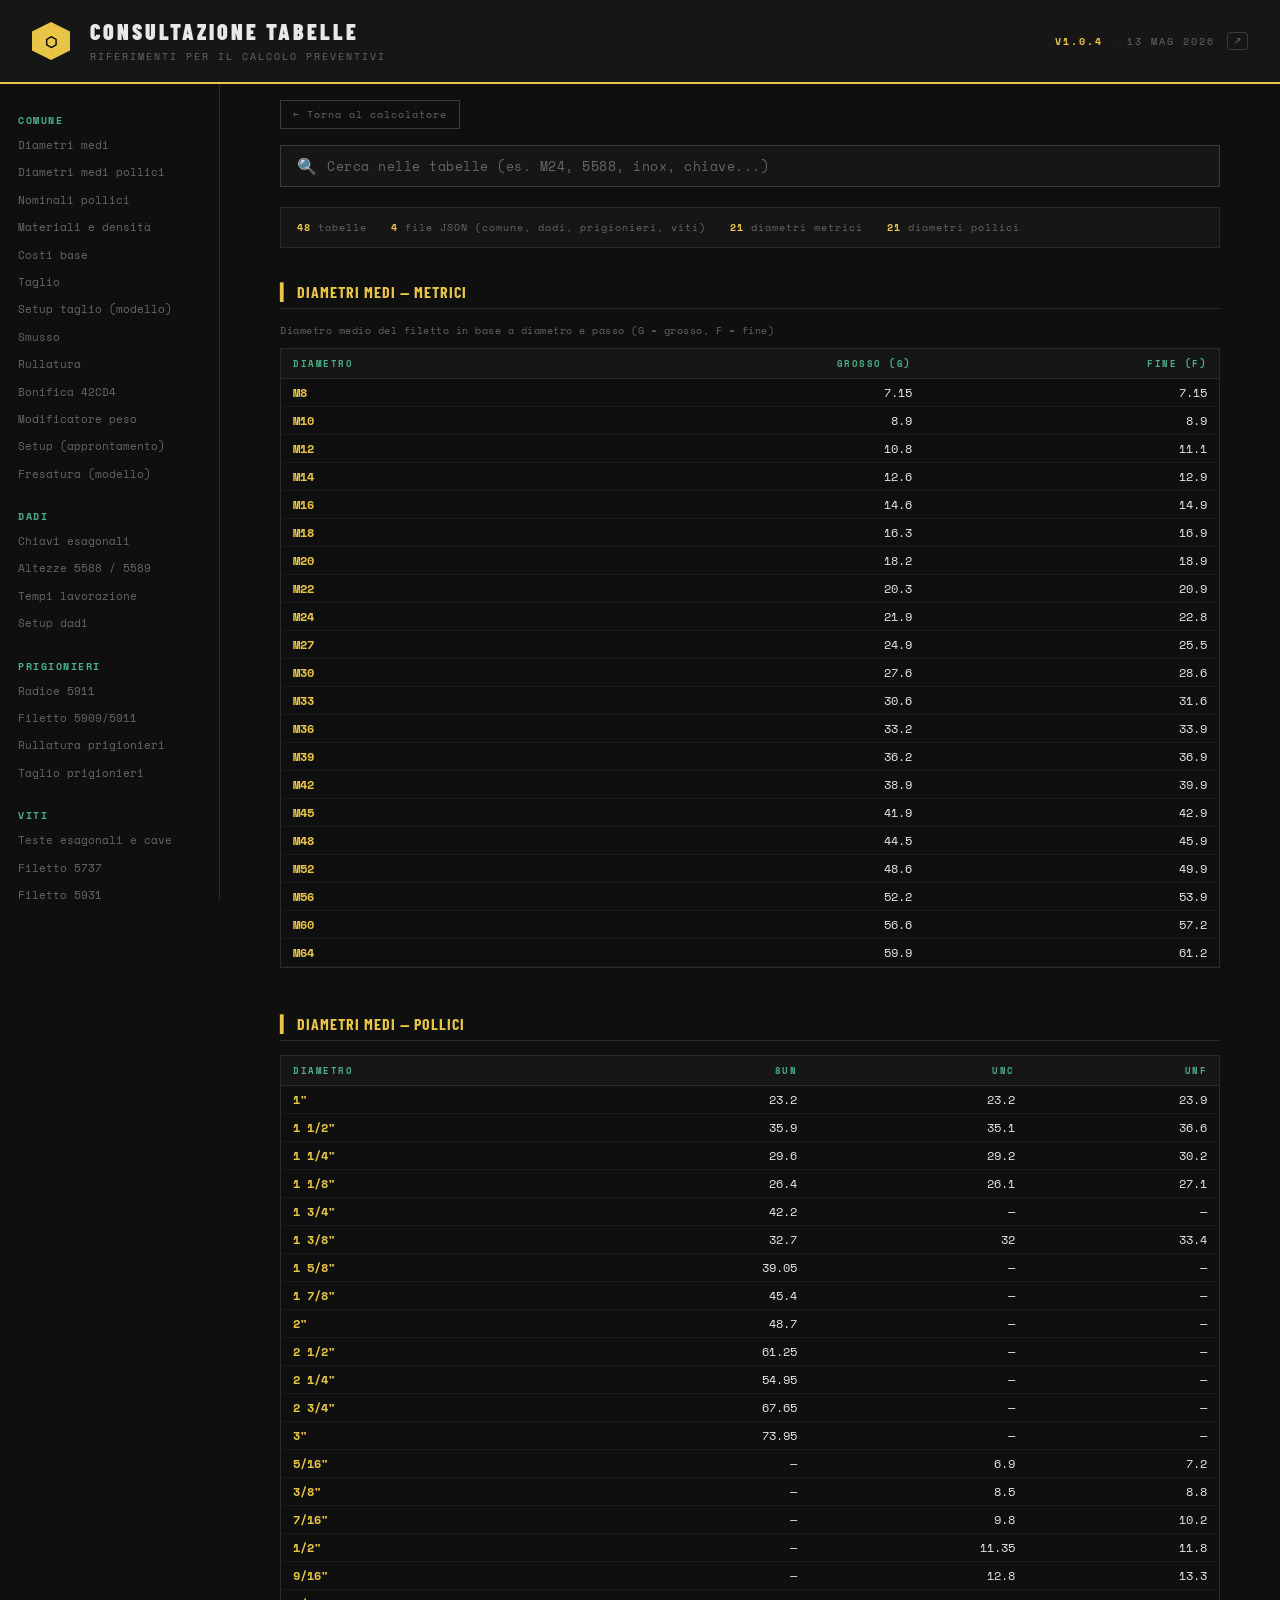
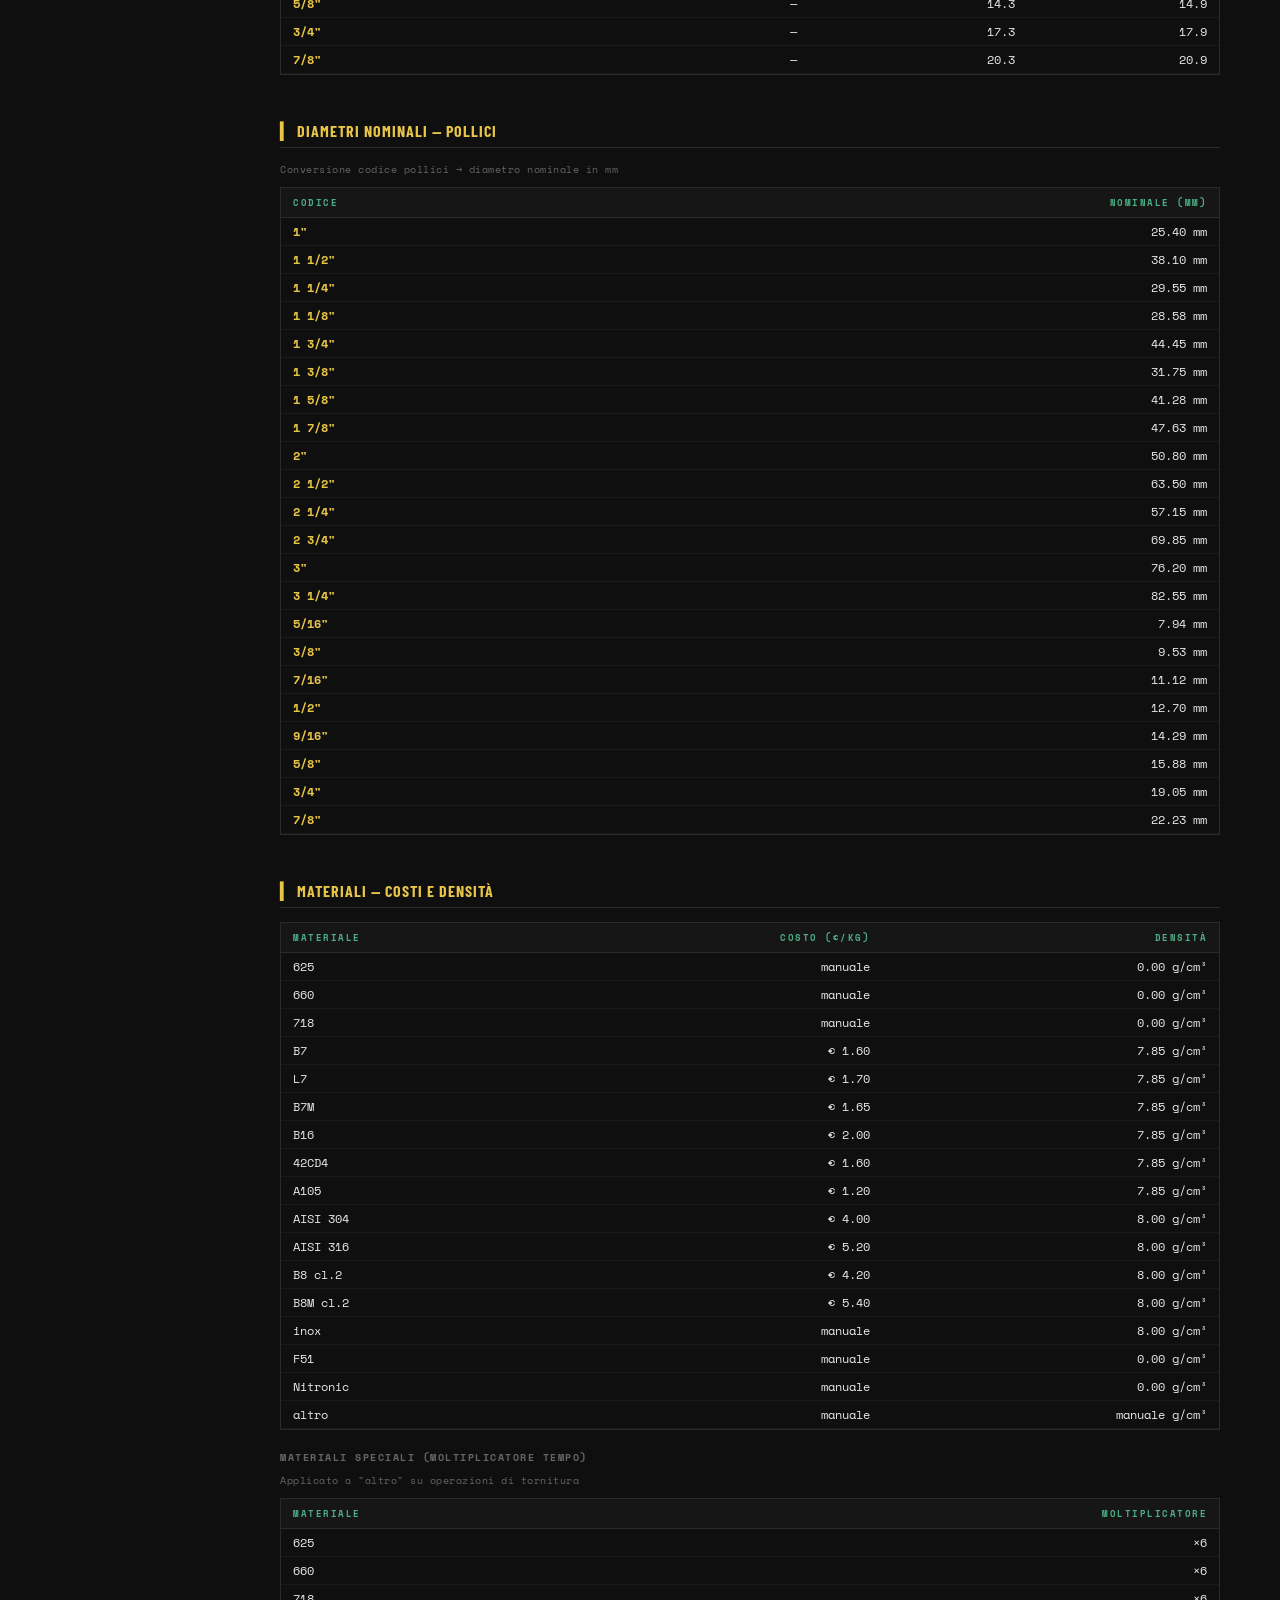
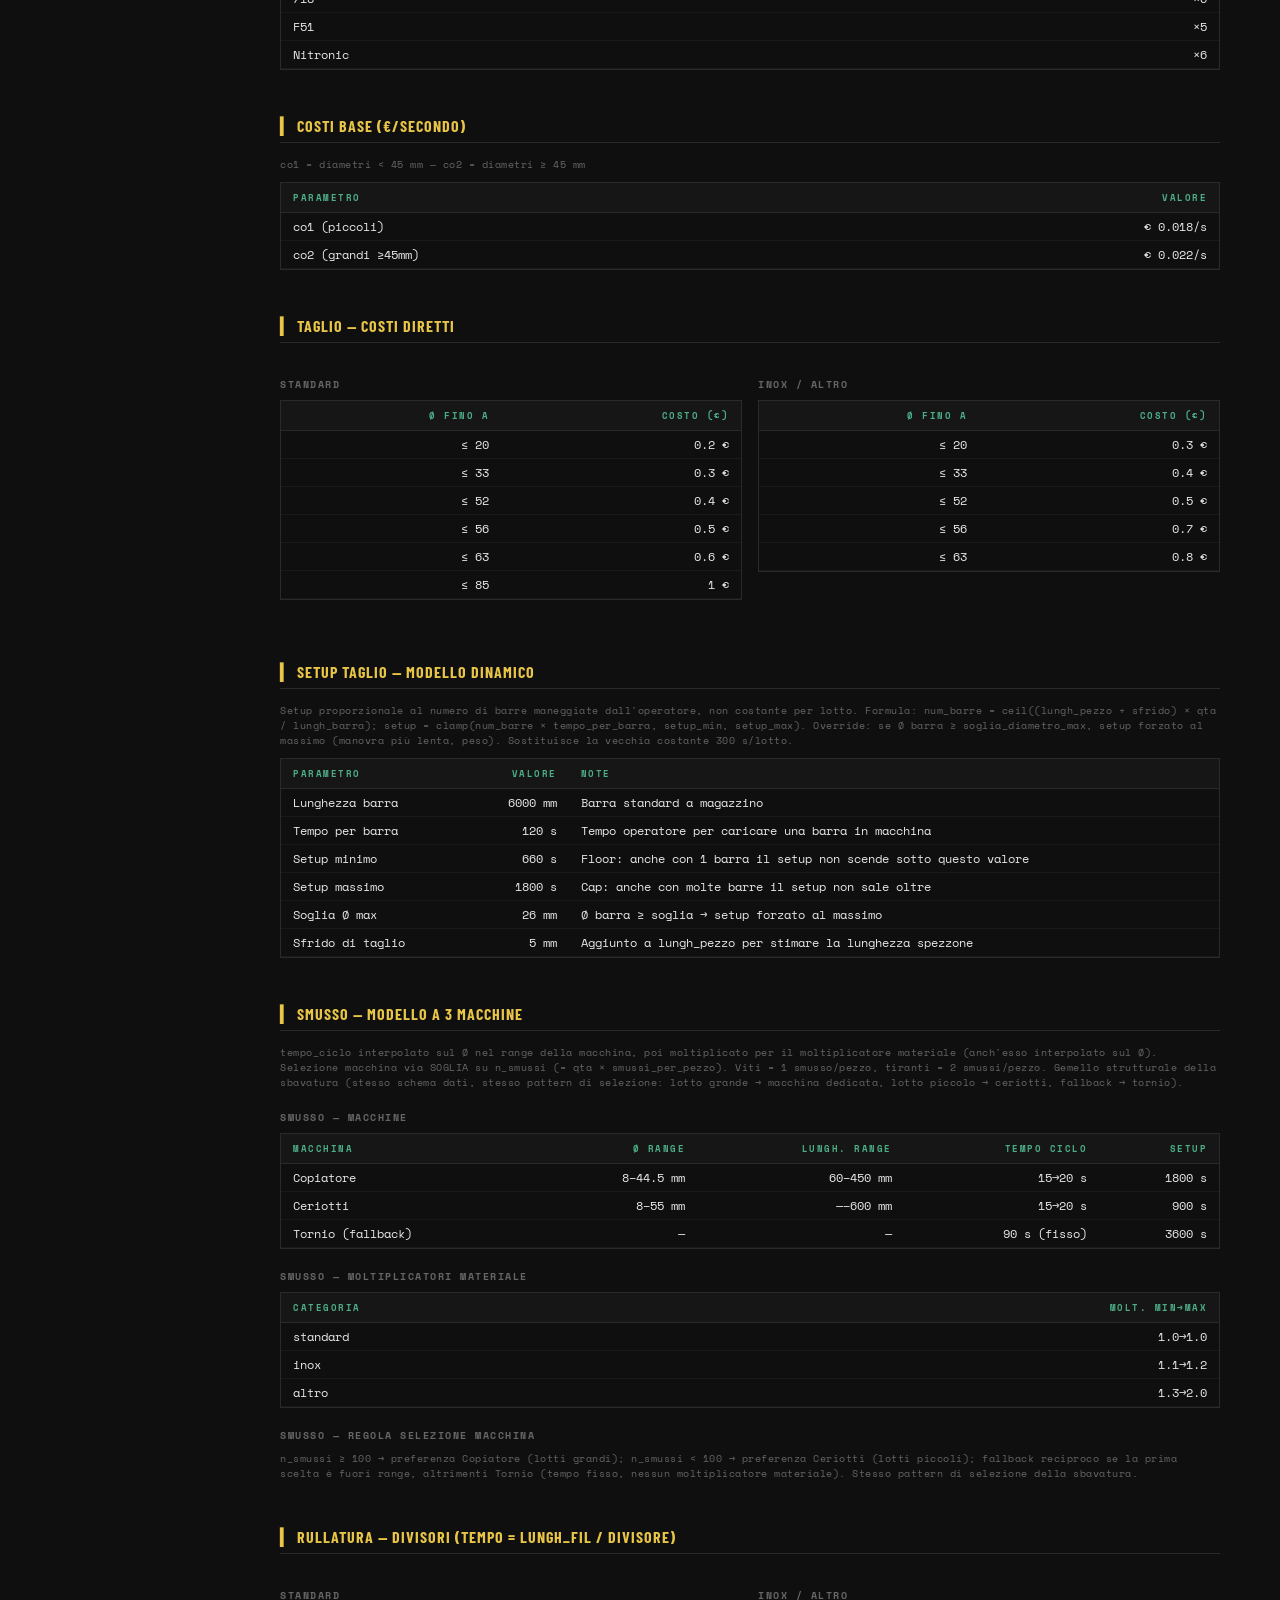
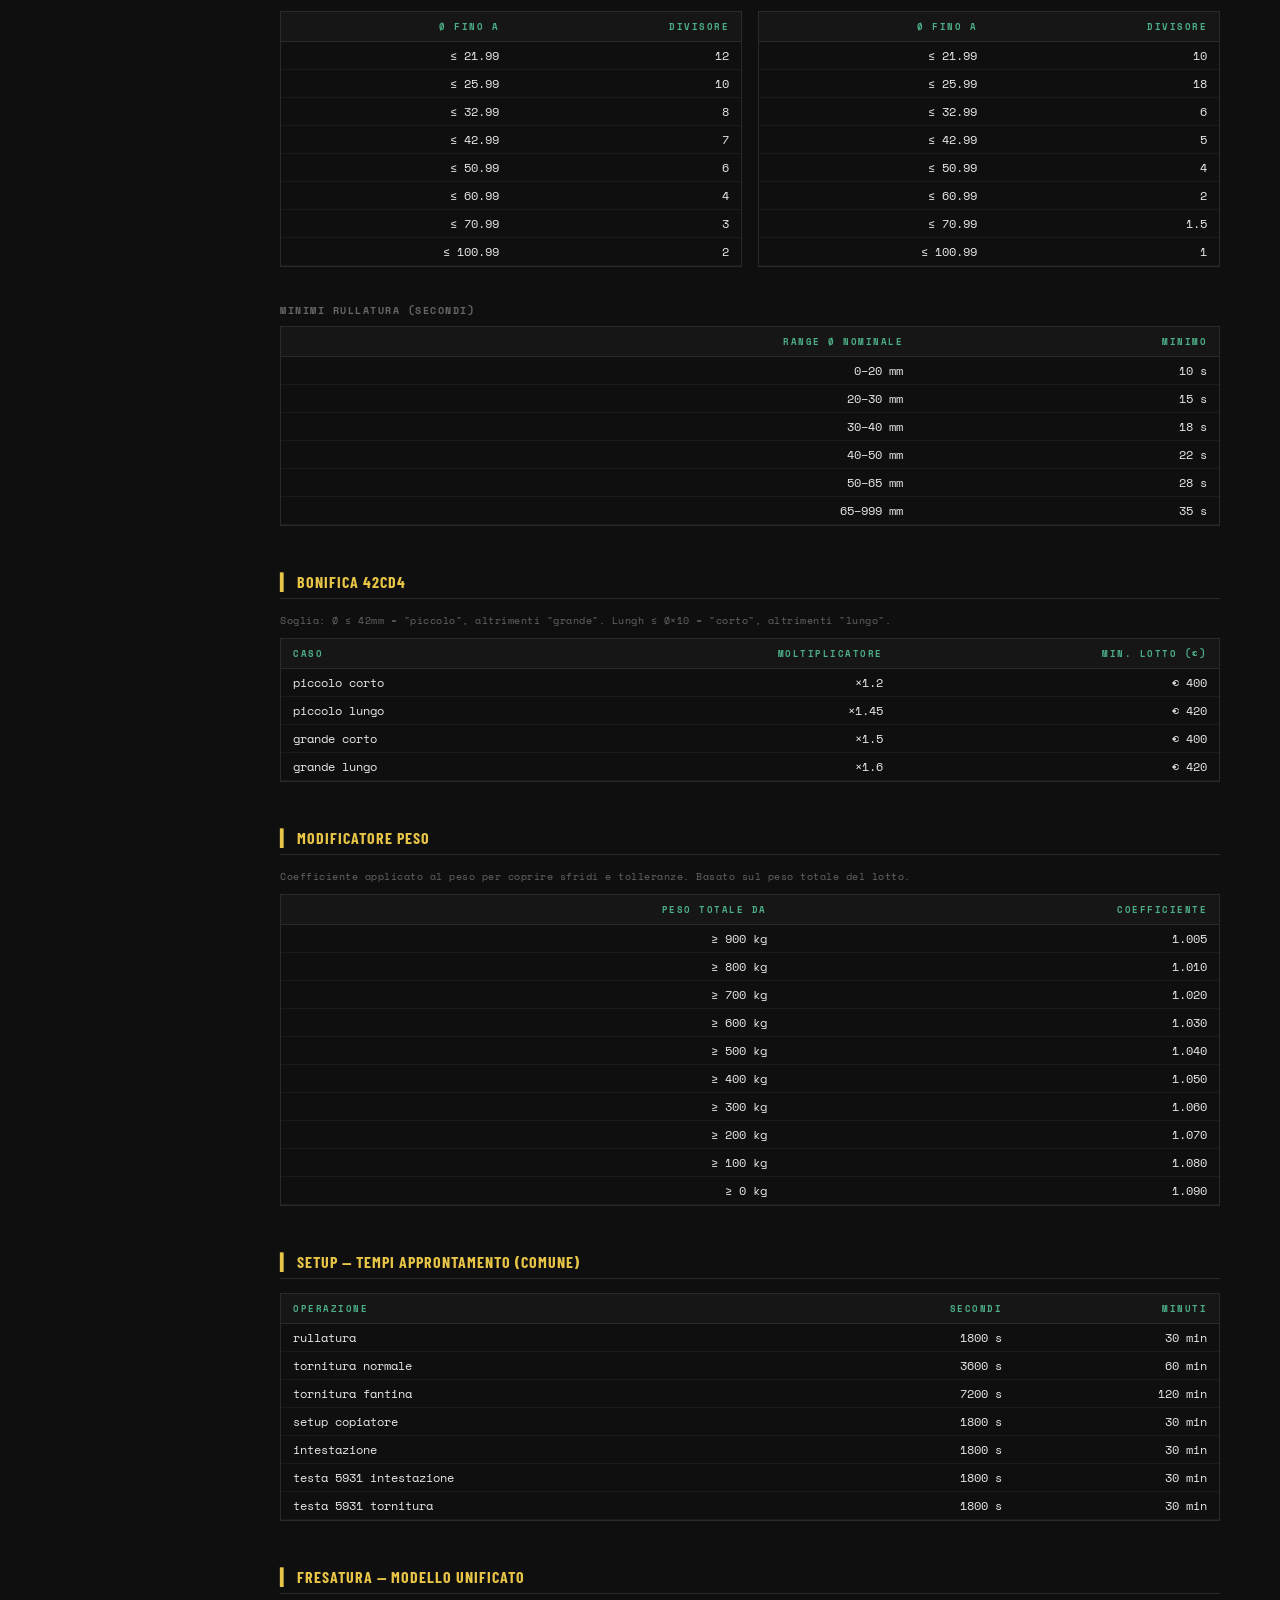
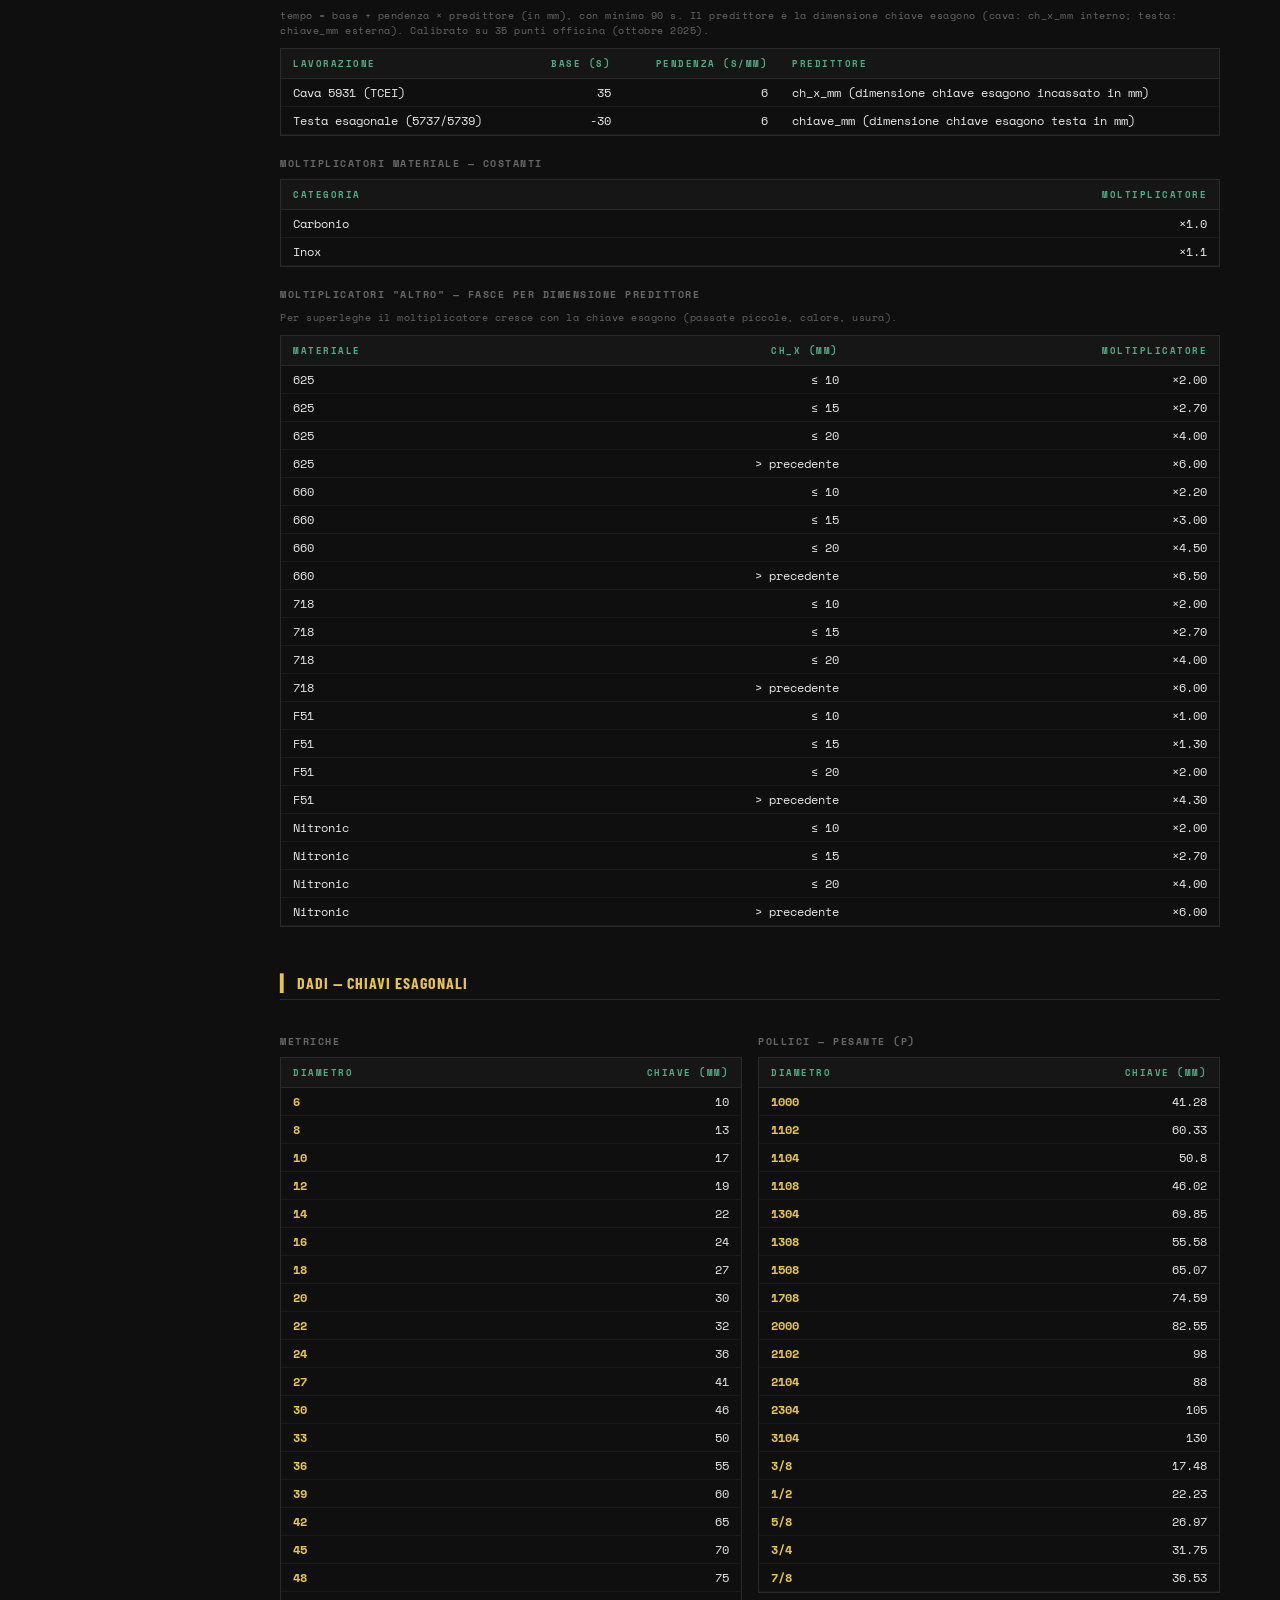
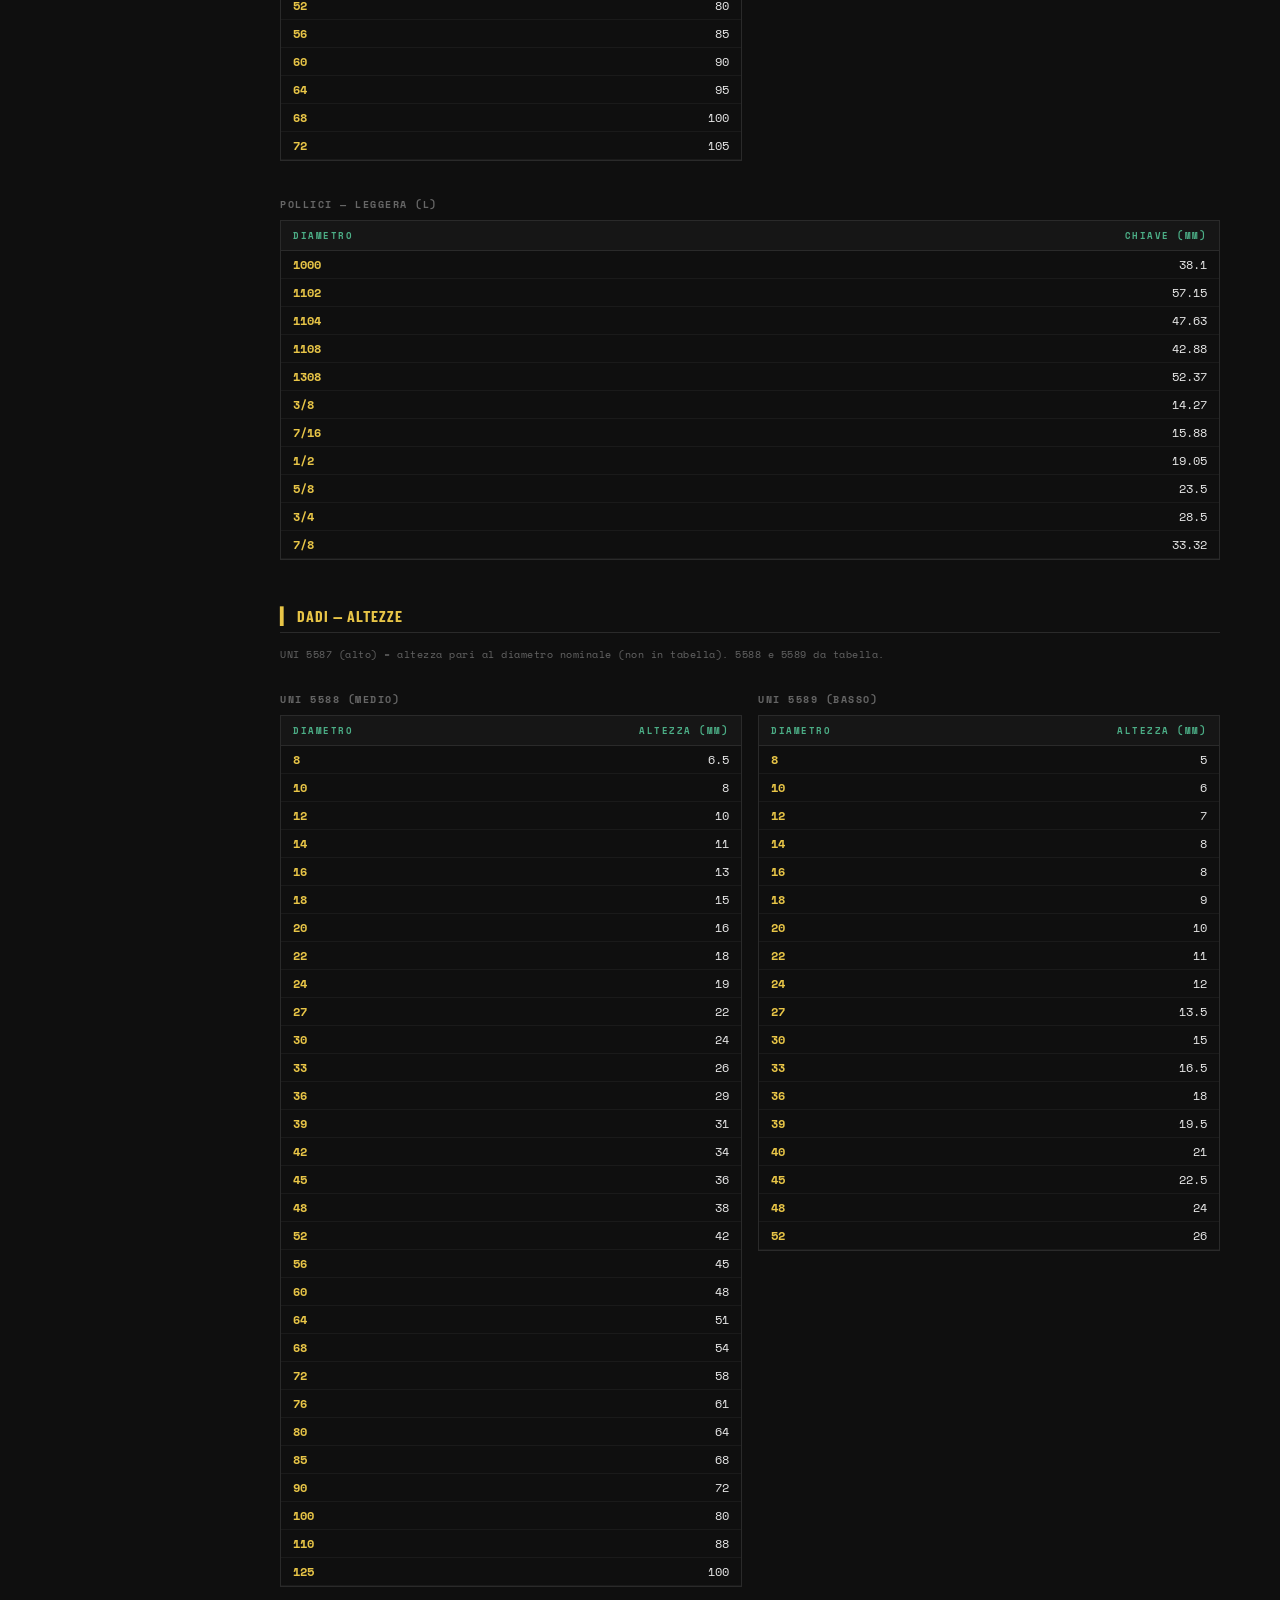
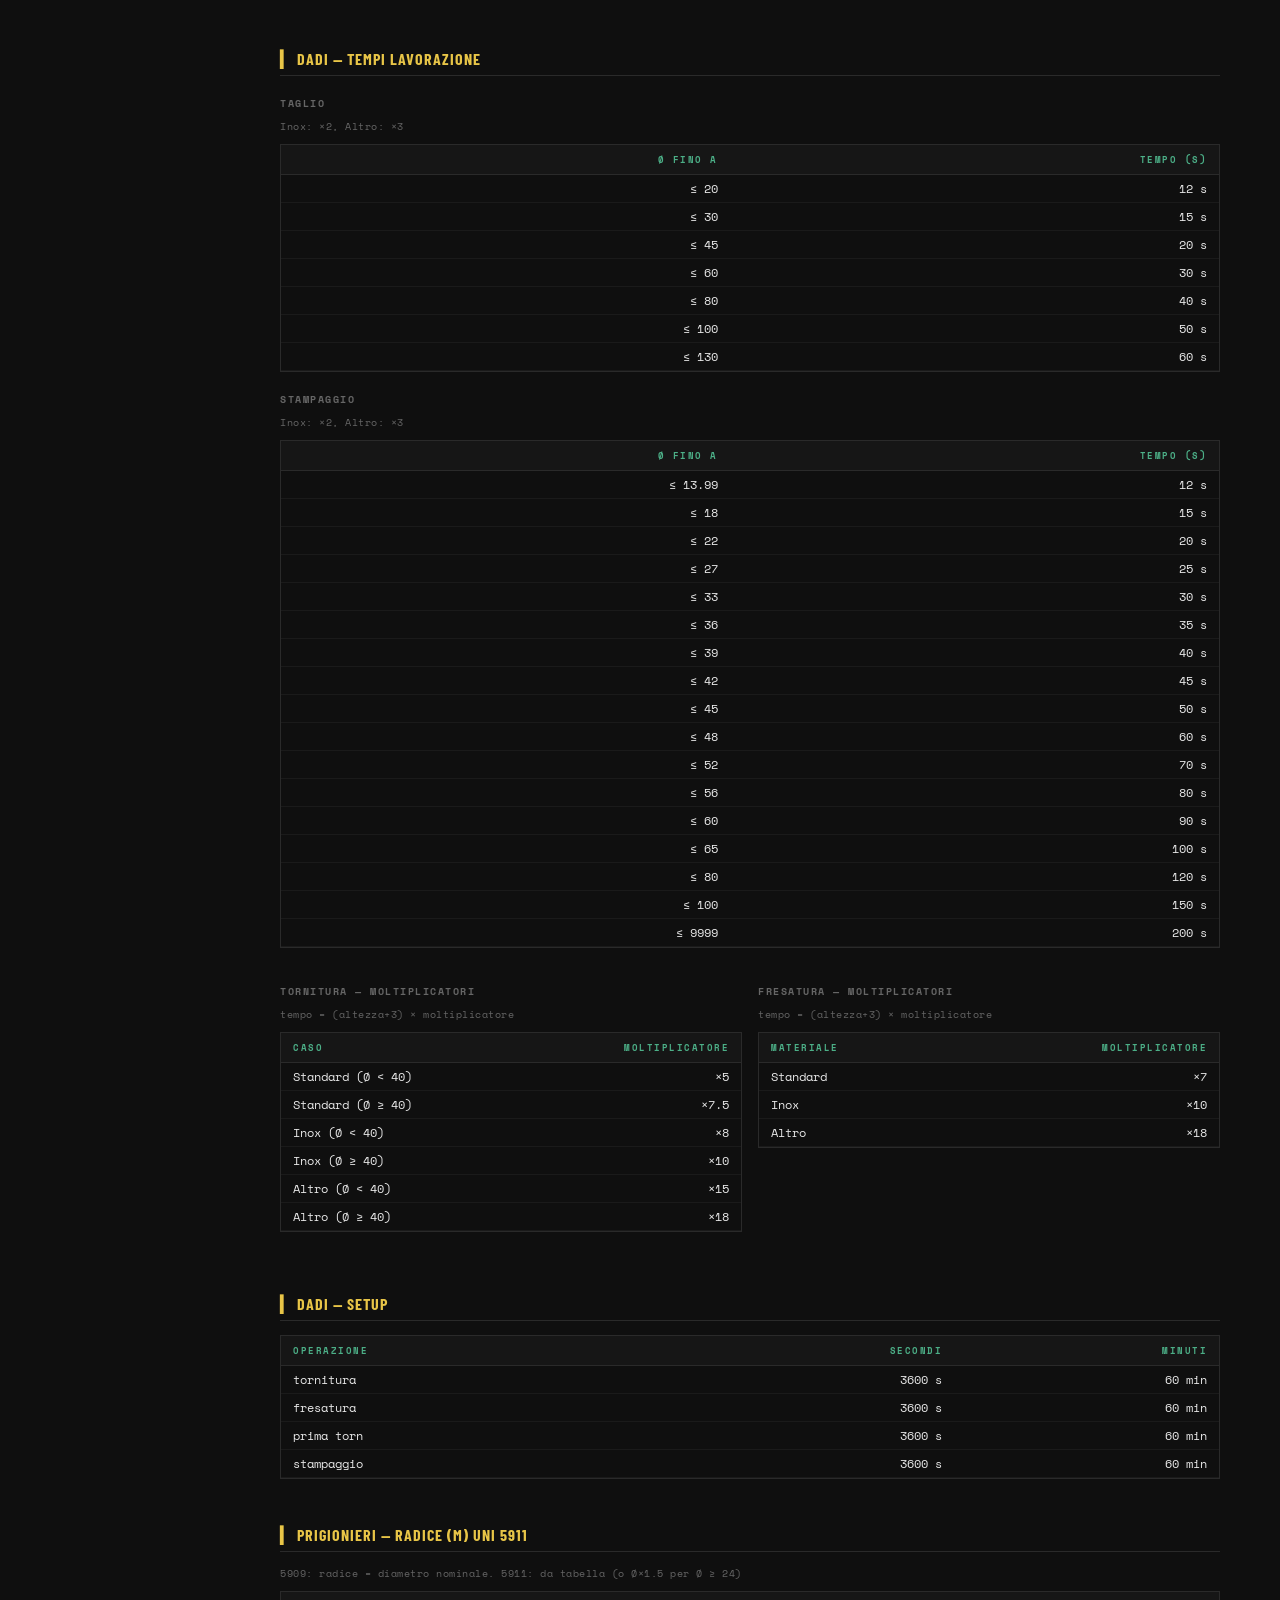
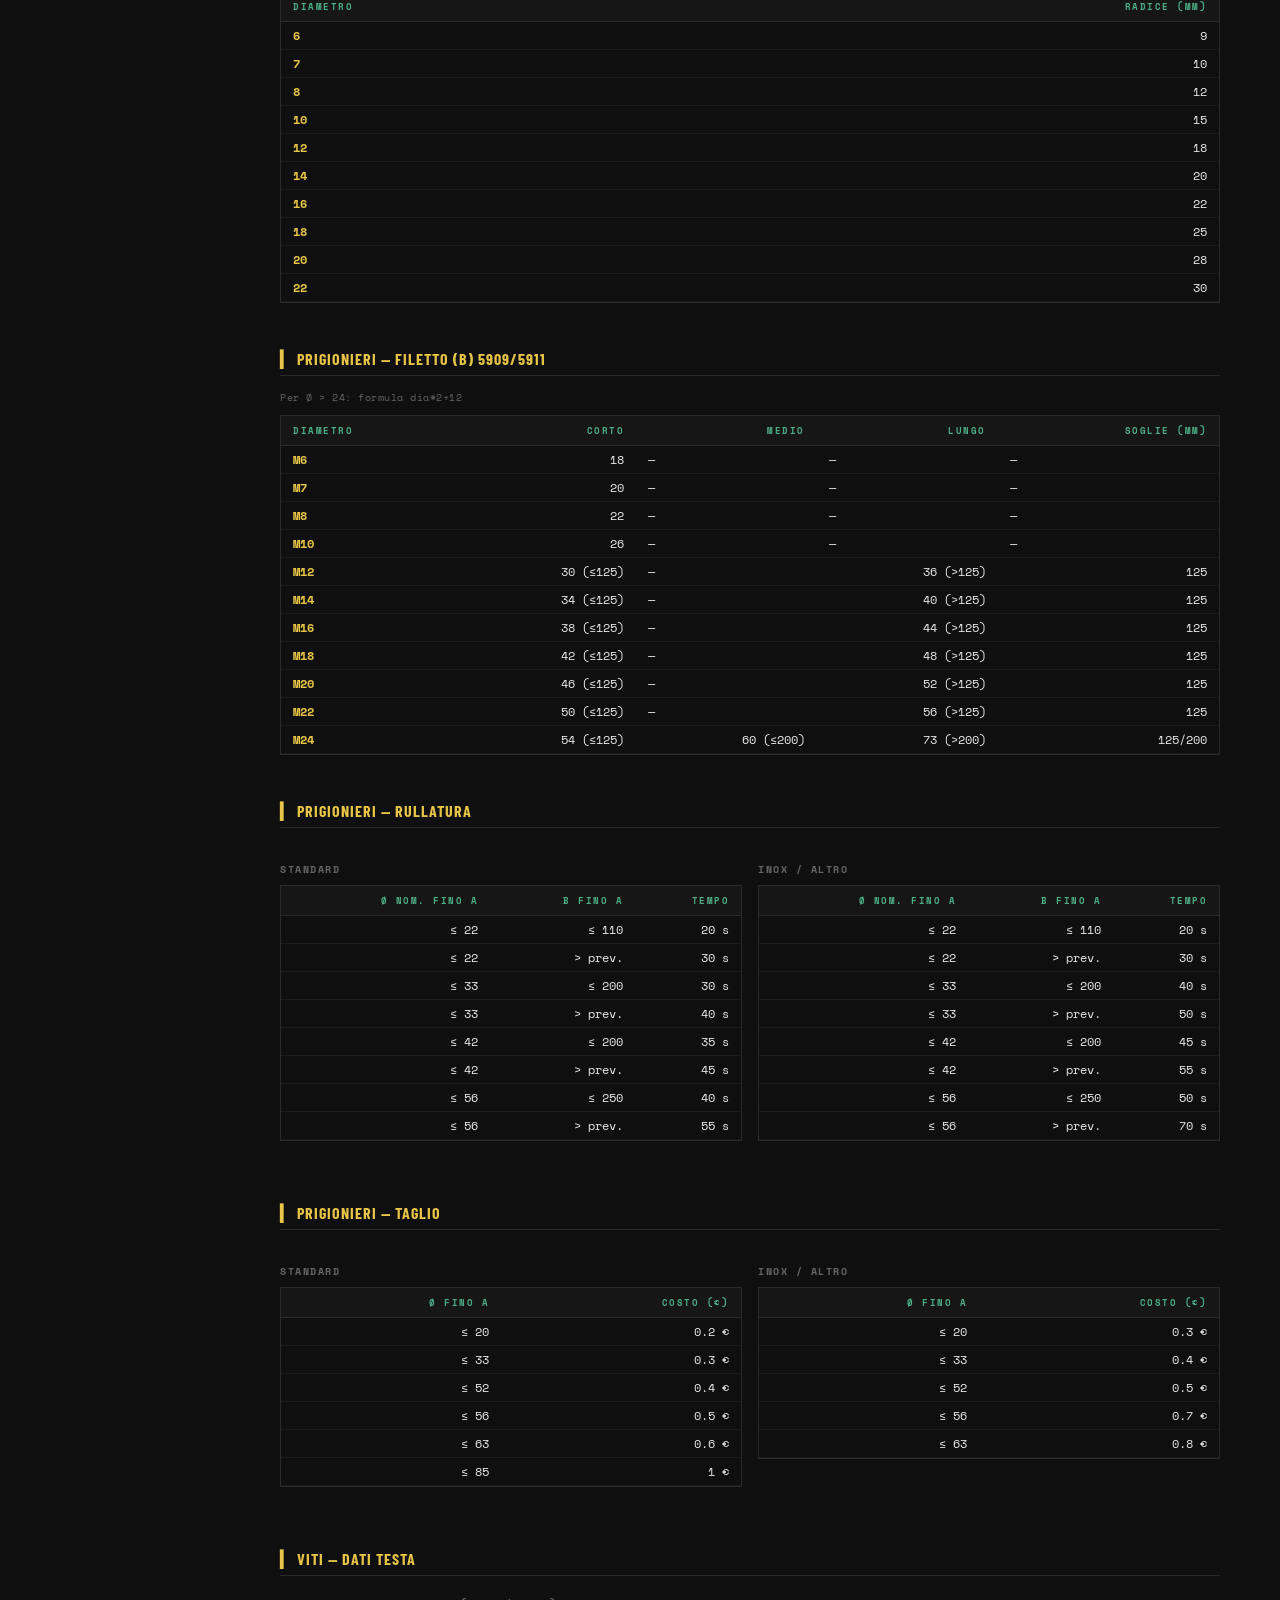
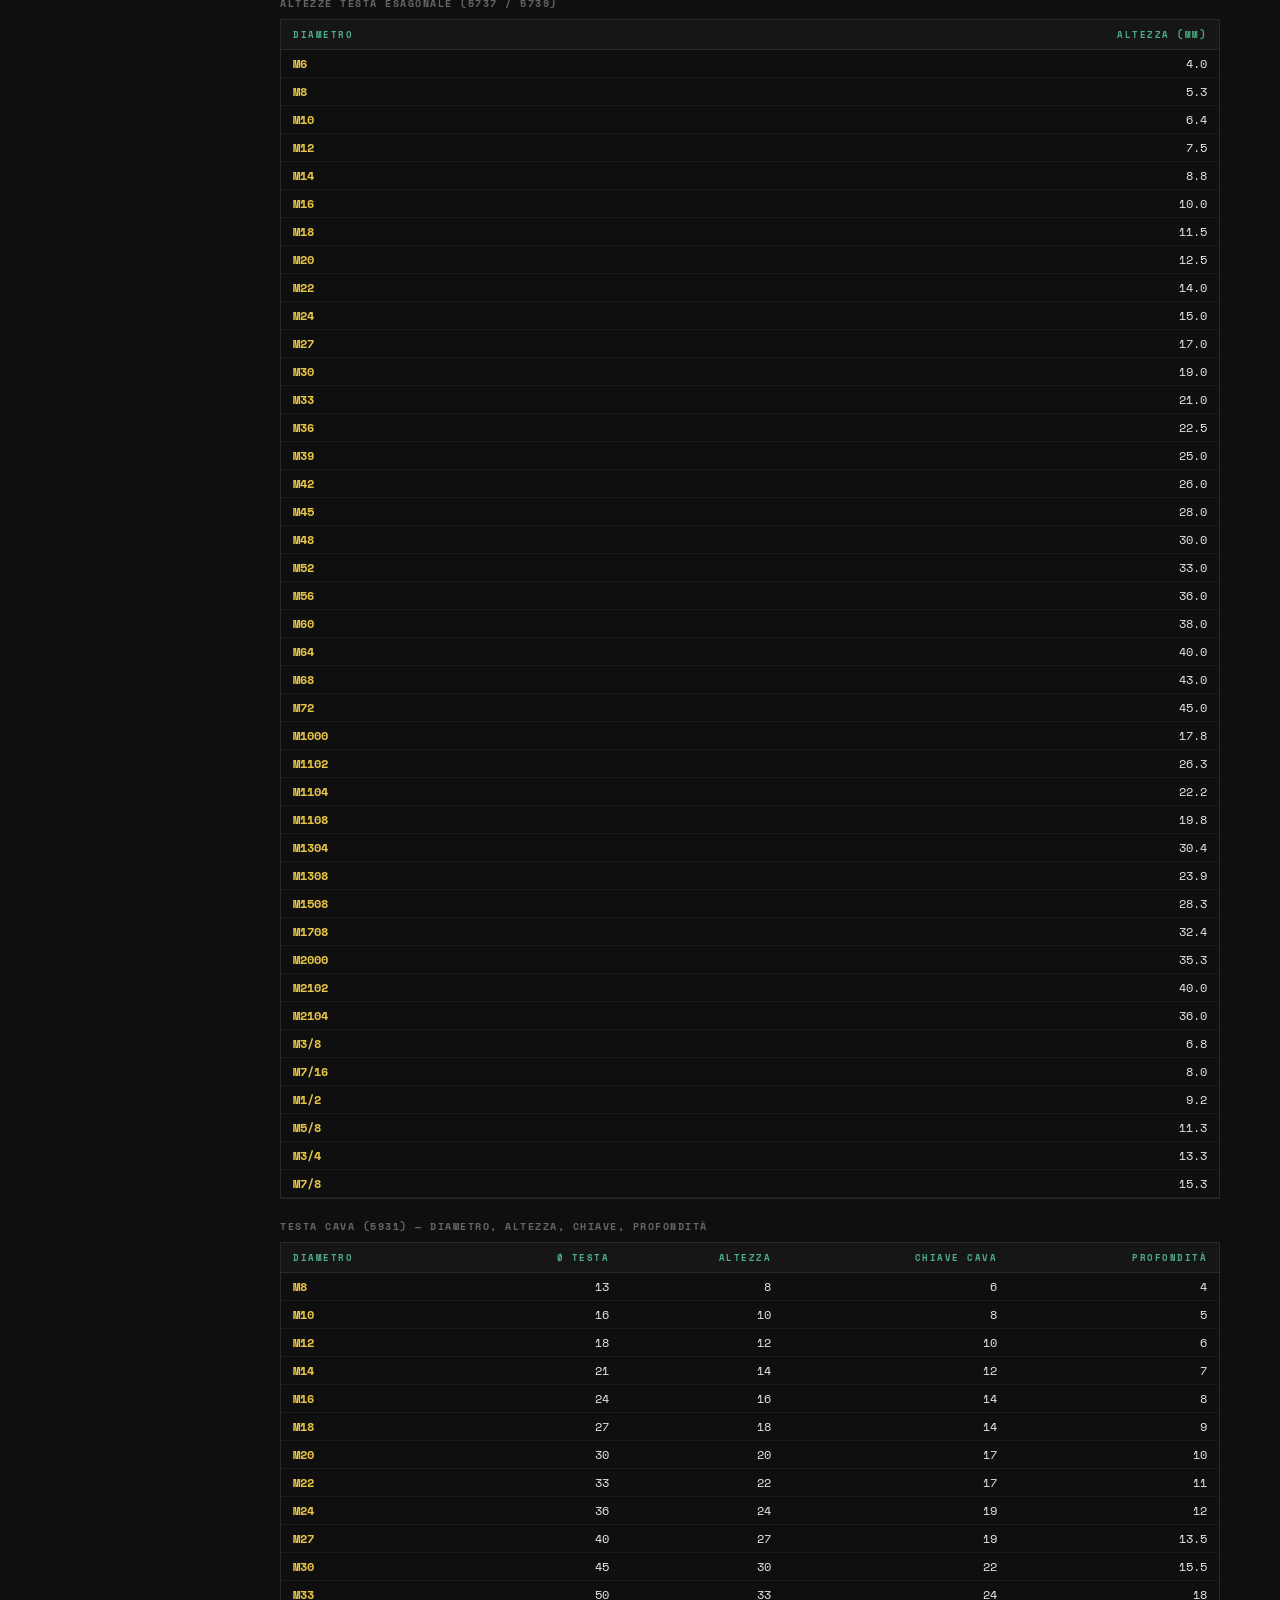
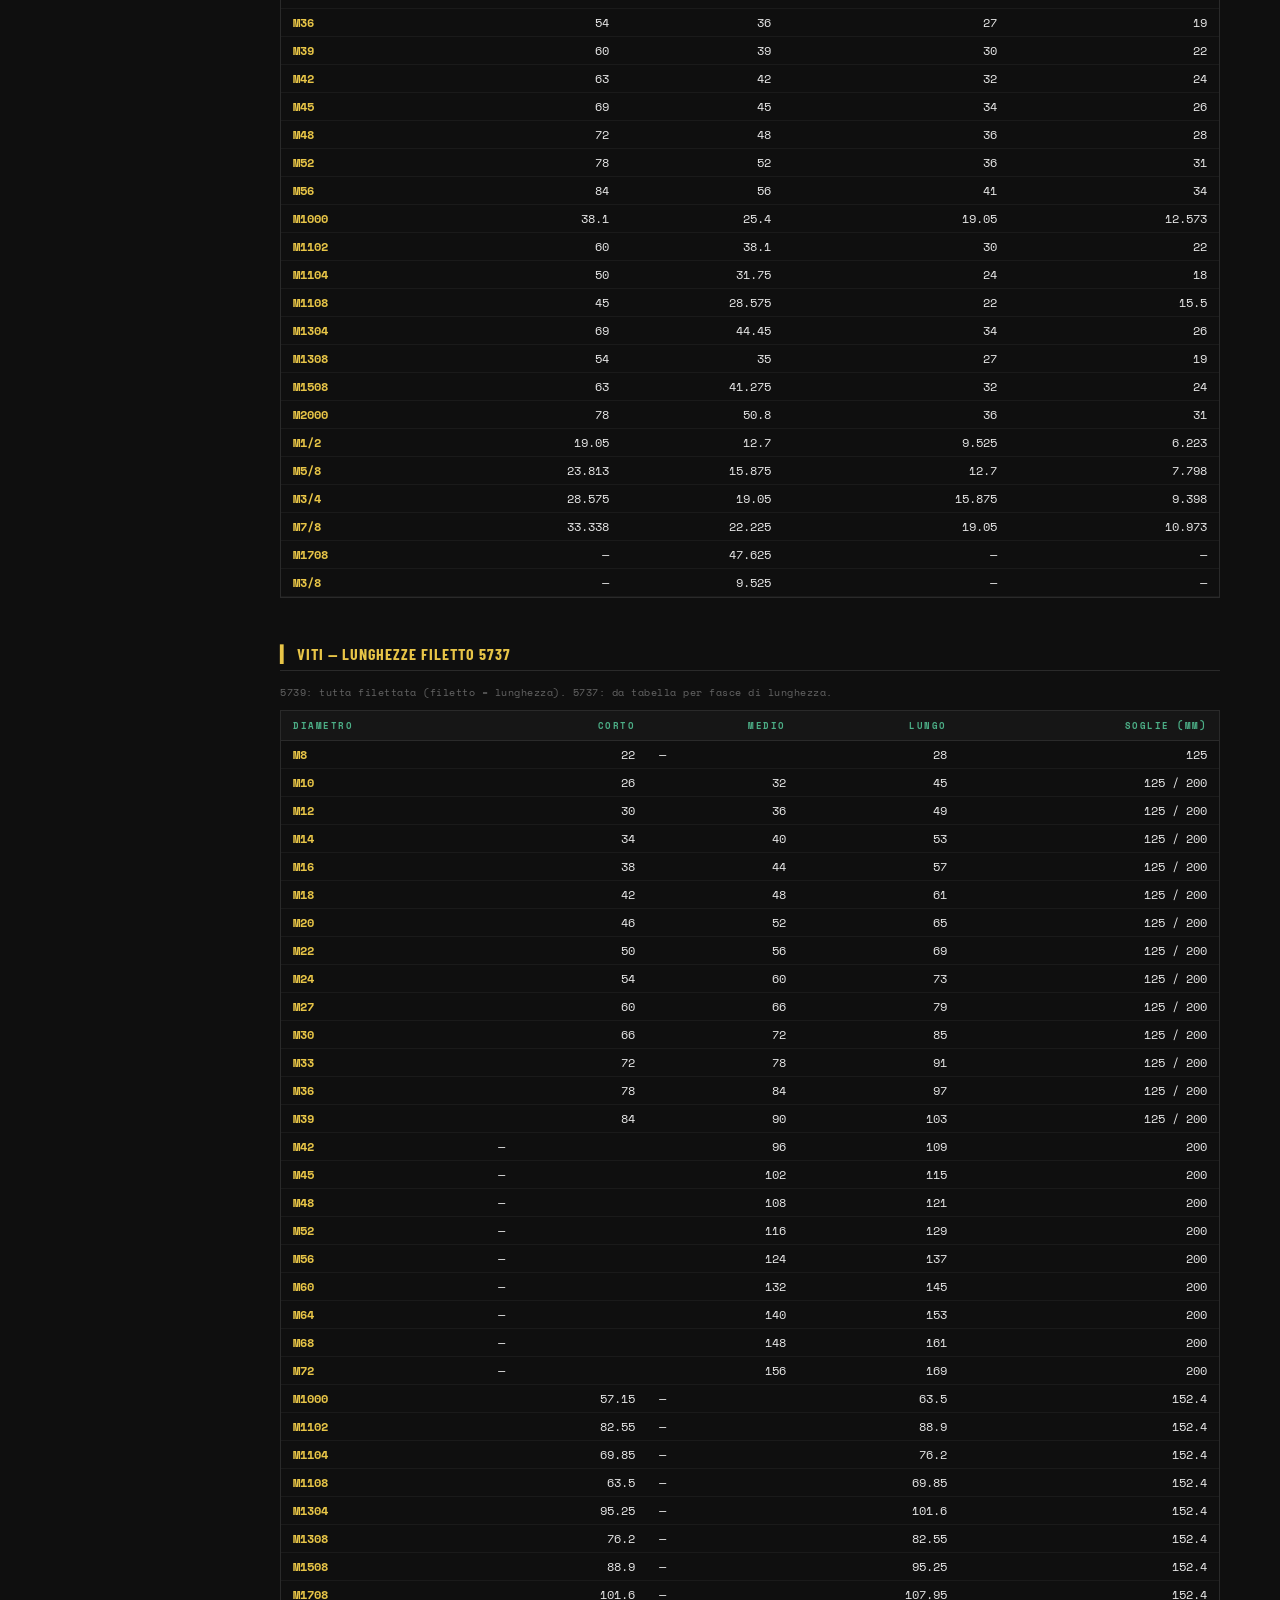
==== commit 6c5874b4: "refactor: sbavatura → centralizzata in comune (dato + funzione) Coerenza architetturale con il gemel" ====
--- a/consultazione.html
+++ b/consultazione.html
@@ -476,7 +476,7 @@
 
   // --- Smusso (modello a 3 macchine) ---
   html += section('sec-smusso', 'Smusso — Modello a 3 macchine');
-  html += `<div class="t-note">tempo_ciclo interpolato sul Ø nel range della macchina, poi moltiplicato per il moltiplicatore materiale (anch'esso interpolato sul Ø). Selezione macchina via SOGLIA su n_smussi (= qta × smussi_per_pezzo). Viti = 1 smusso/pezzo, tiranti = 2 smussi/pezzo. Pattern struct-identico alla sbavatura, ma con ordine selezione INVERSO.</div>`;
+  html += `<div class="t-note">tempo_ciclo interpolato sul Ø nel range della macchina, poi moltiplicato per il moltiplicatore materiale (anch'esso interpolato sul Ø). Selezione macchina via SOGLIA su n_smussi (= qta × smussi_per_pezzo). Viti = 1 smusso/pezzo, tiranti = 2 smussi/pezzo. Gemello strutturale della sbavatura (stesso schema dati, stesso pattern di selezione: lotto grande → macchina dedicata, lotto piccolo → ceriotti, fallback → tornio).</div>`;
   html += groupTitle('Smusso — Macchine');
   {
     const SM = T.smusso;
@@ -505,7 +505,7 @@
     html += tableWrap(`<thead><tr><th>Categoria</th><th class="num">Molt. min→max</th></tr></thead><tbody>${rows}</tbody>`);
   }
   html += groupTitle('Smusso — Regola selezione macchina');
-  html += `<div class="t-note">n_smussi ≥ ${T.smusso.soglia_qta_normale} → preferenza Copiatore (lotti grandi); n_smussi &lt; ${T.smusso.soglia_qta_normale} → preferenza Ceriotti (lotti piccoli); fallback reciproco se la prima scelta è fuori range, altrimenti Tornio (tempo fisso, nessun moltiplicatore materiale). Ordine INVERSO rispetto alla sbavatura.</div>`;
+  html += `<div class="t-note">n_smussi ≥ ${T.smusso.soglia_qta_normale} → preferenza Copiatore (lotti grandi); n_smussi &lt; ${T.smusso.soglia_qta_normale} → preferenza Ceriotti (lotti piccoli); fallback reciproco se la prima scelta è fuori range, altrimenti Tornio (tempo fisso, nessun moltiplicatore materiale). Stesso pattern di selezione della sbavatura.</div>`;
   html += '</div>';
 
   // --- Rullatura ---
@@ -783,7 +783,7 @@
   // Sbavatura — macchine
   html += groupTitle('Sbavatura — Macchine');
   {
-    const SB = TV.sbavatura;
+    const SB = T.sbavatura;
     let rows = '';
     const macchine = [
       ['Sbavatrice normale', SB.sbavatrice_normale],
@@ -803,7 +803,7 @@
   // Sbavatura — moltiplicatori materiale
   html += groupTitle('Sbavatura — Moltiplicatori materiale');
   {
-    const mults = TV.sbavatura.moltiplicatori_materiale;
+    const mults = T.sbavatura.moltiplicatori_materiale;
     let rows = '';
     for (const [cat, v] of Object.entries(mults)) {
       rows += `<tr><td>${h(cat)}</td><td class="num">${fmt(v.min, 1)}→${fmt(v.max, 1)}</td></tr>`;
@@ -812,7 +812,7 @@
   }
 
   html += groupTitle('Sbavatura — Regola selezione macchina');
-  html += `<div class="t-note">Qta &lt; ${TV.sbavatura.soglia_qta_normale} pz → Ceriotti; Qta ≥ ${TV.sbavatura.soglia_qta_normale} pz → Sbavatrice normale; fallback reciproco se fuori range, altrimenti tornio</div>`;
+  html += `<div class="t-note">Qta &lt; ${T.sbavatura.soglia_qta_normale} pz → Ceriotti; Qta ≥ ${T.sbavatura.soglia_qta_normale} pz → Sbavatrice normale; fallback reciproco se fuori range, altrimenti tornio</div>`;
 
   html += groupTitle('Setup viti');
   {
@@ -944,7 +944,7 @@
 </script>
 
 <script type="module">
-import { VERSION, VERSION_DATE, formatDataItaliana } from './lib/version.js?v=11';
+import { VERSION, VERSION_DATE, formatDataItaliana } from './lib/version.js?v=12';
 document.getElementById('header-right').innerHTML =
   `<span class="version">v${VERSION}</span>` +
   `<span class="version-sep">·</span>` +
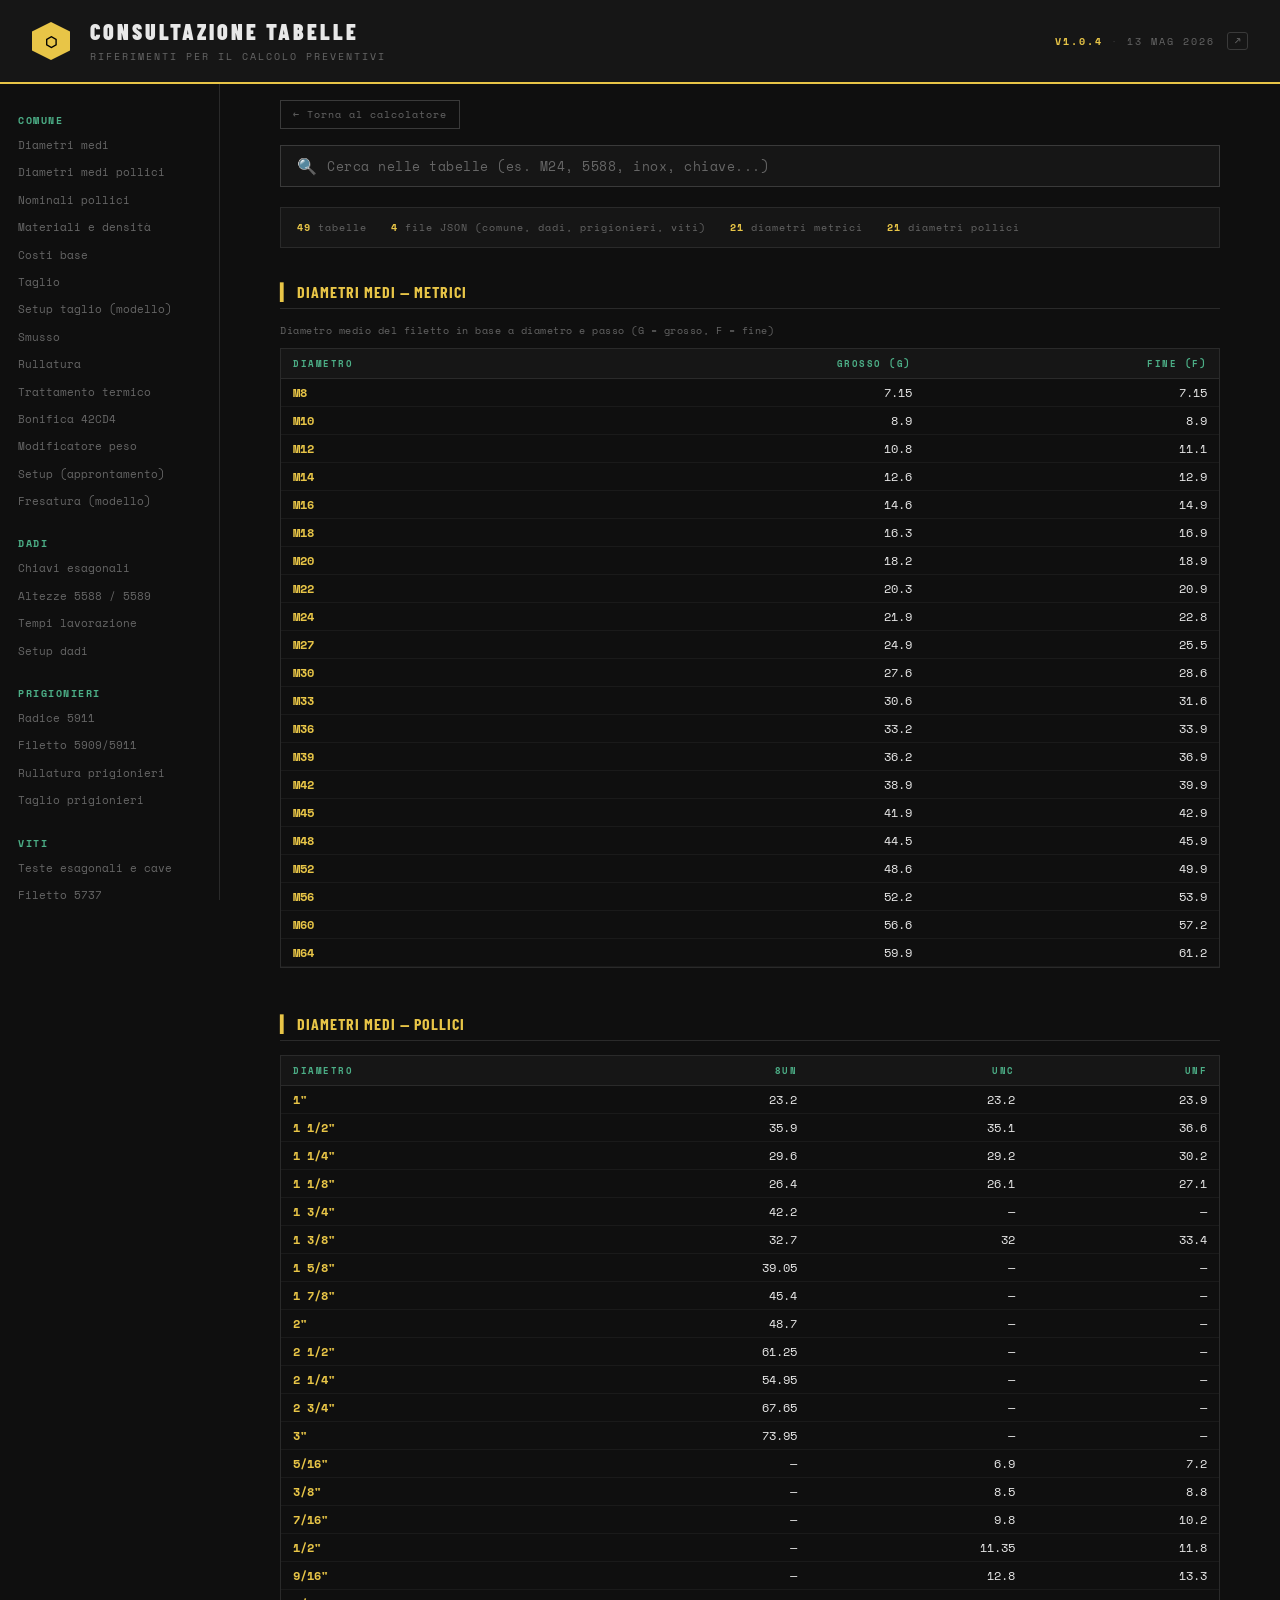
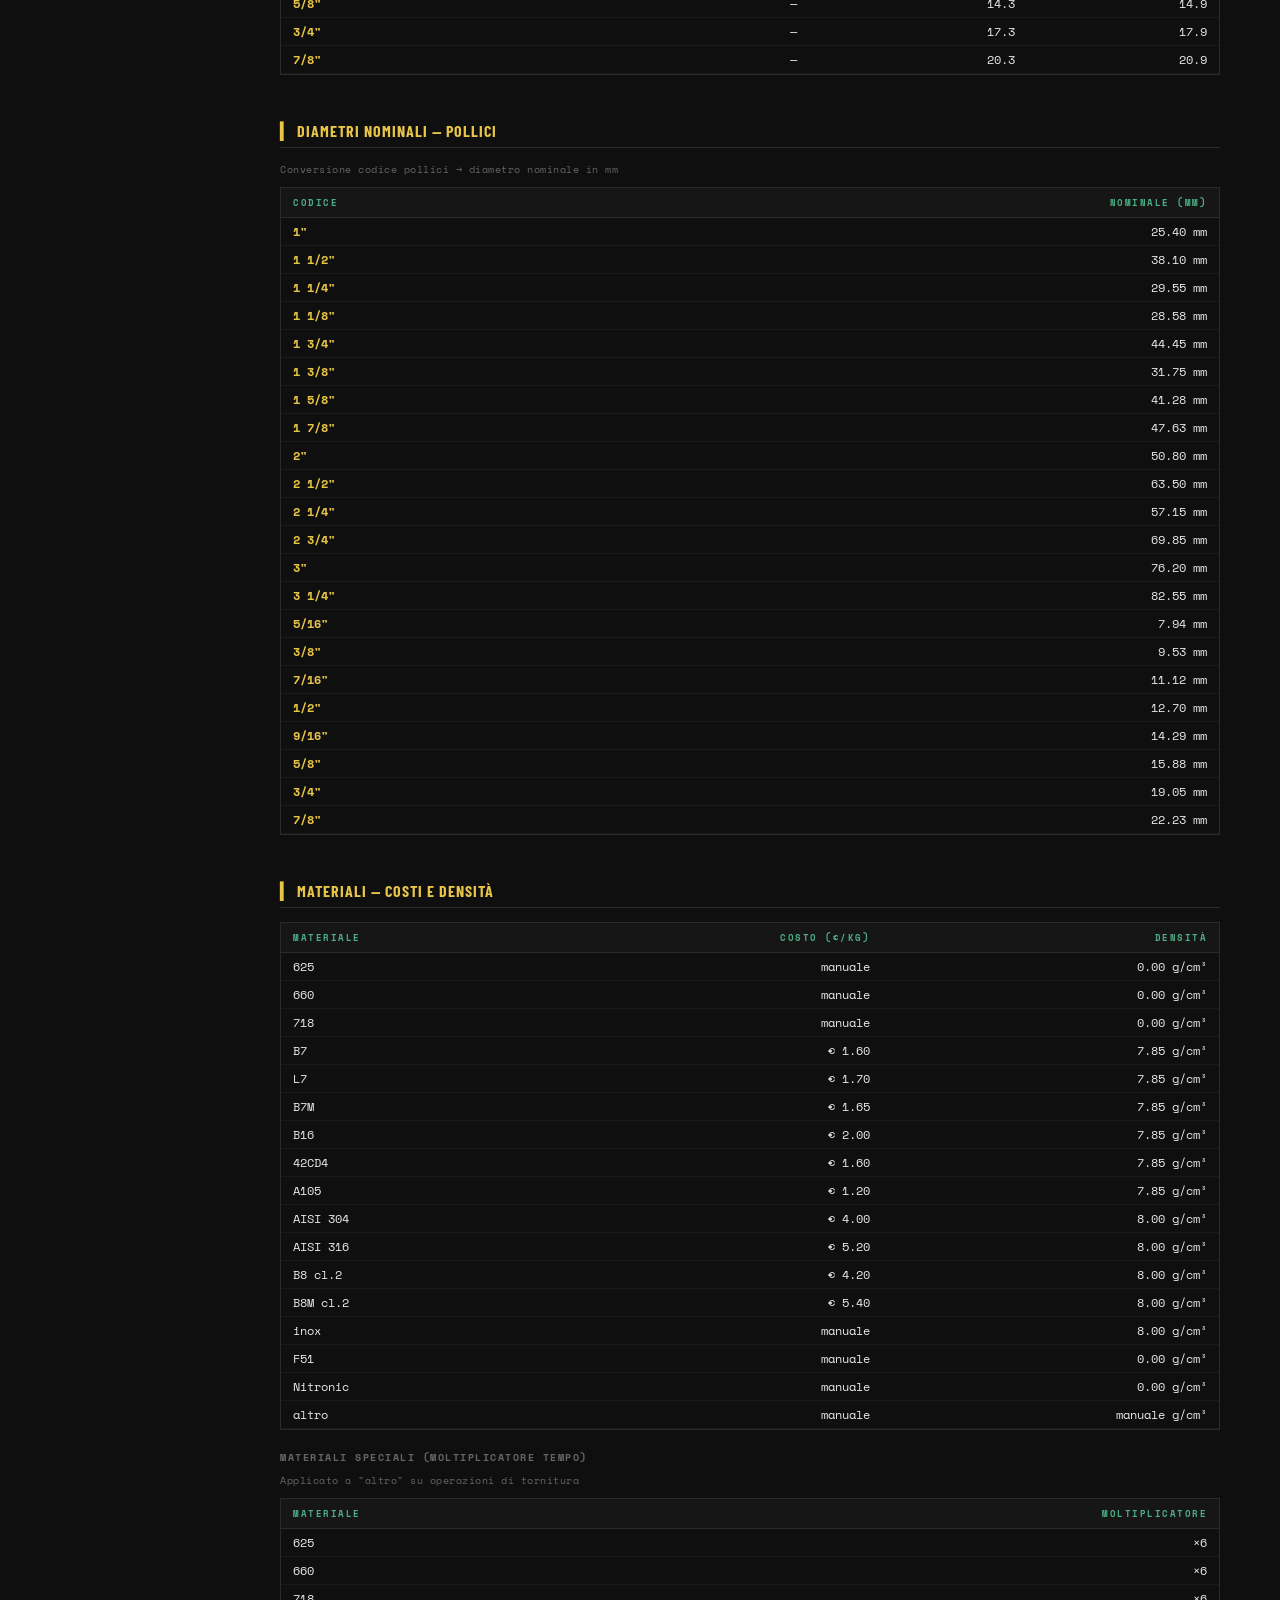
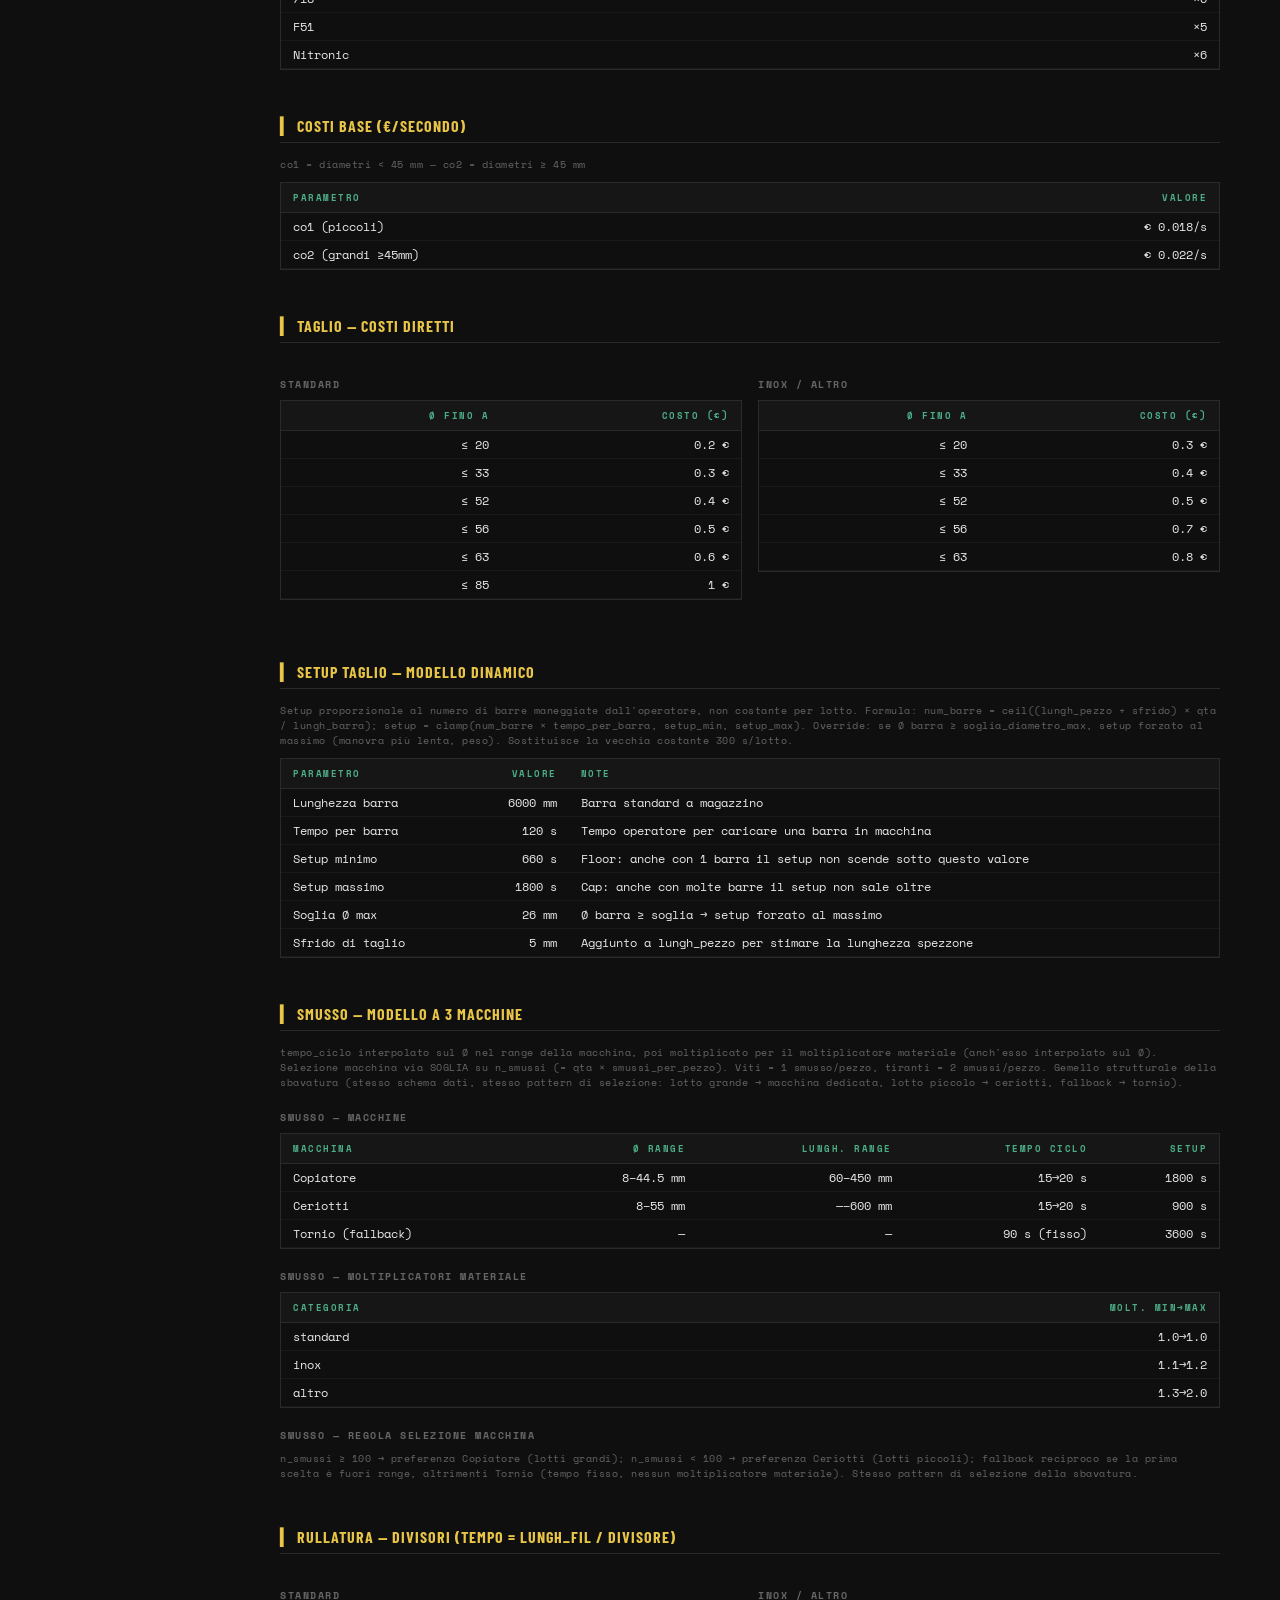
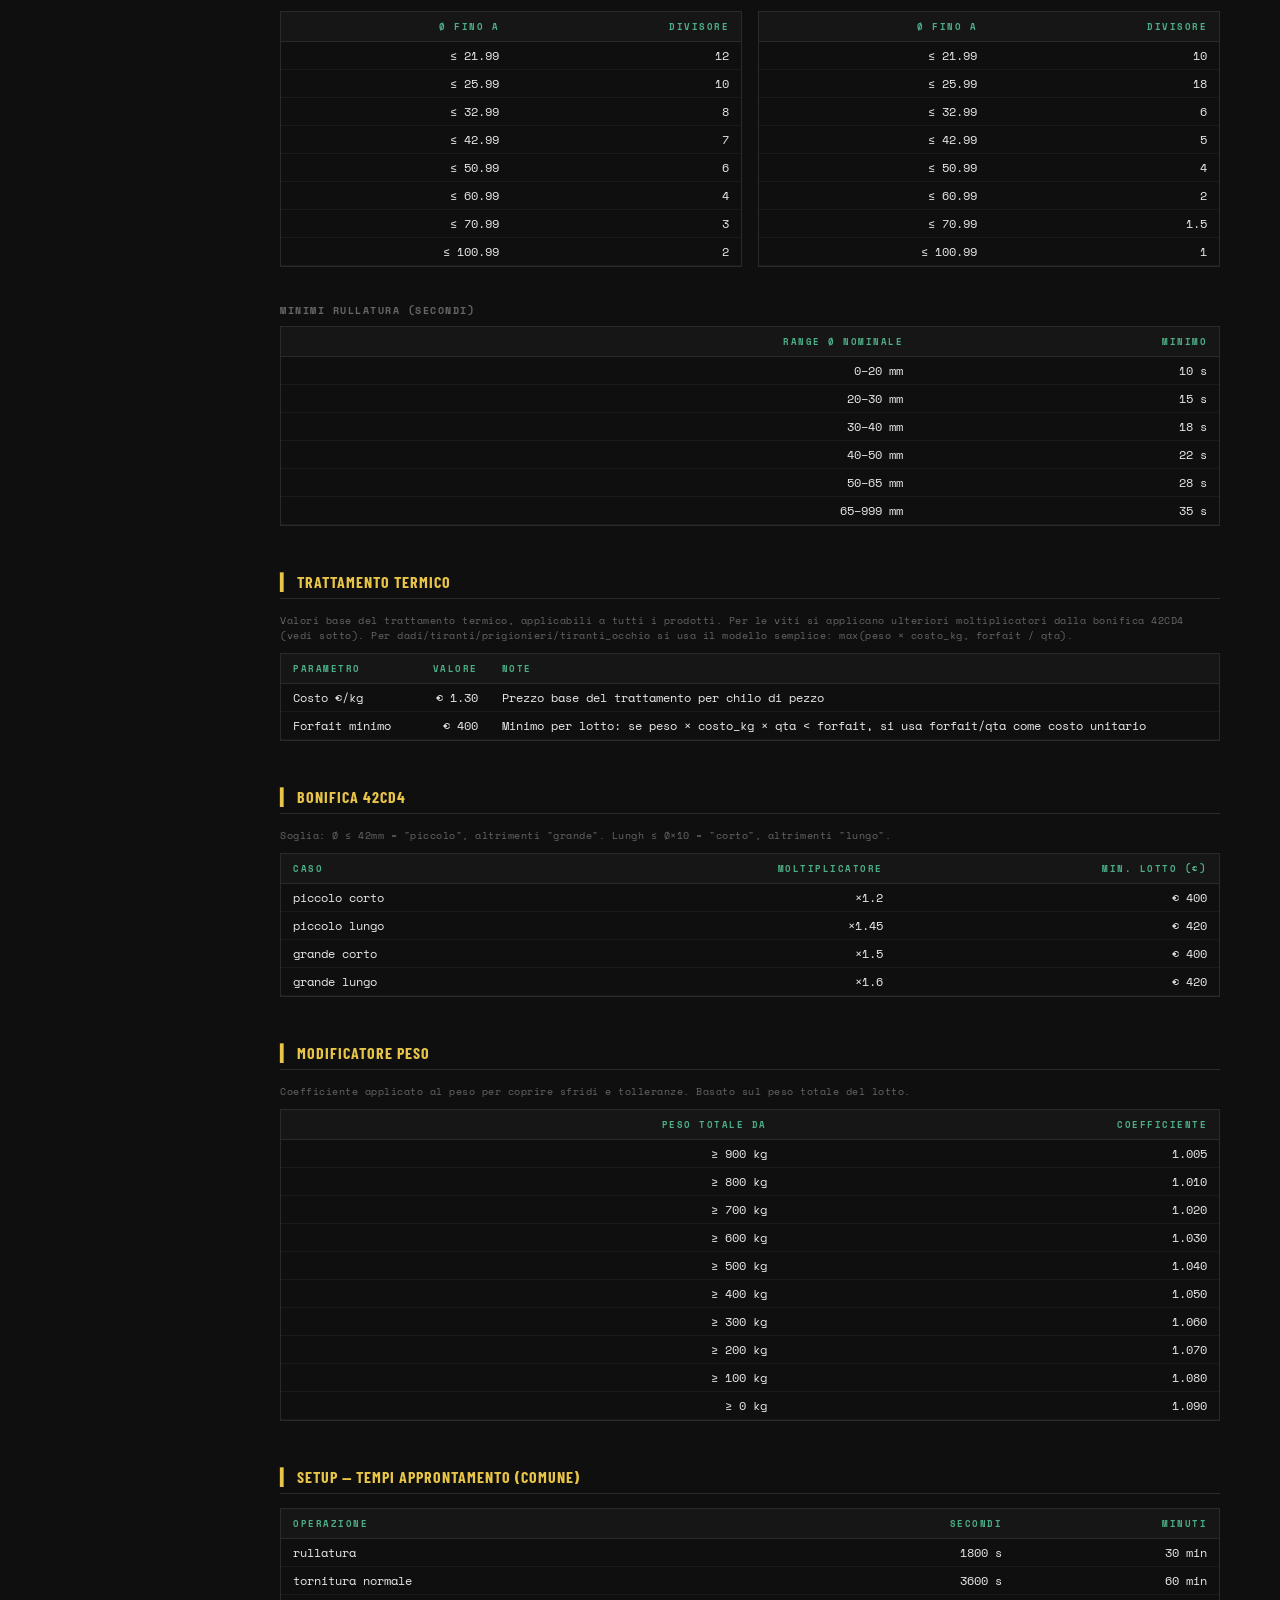
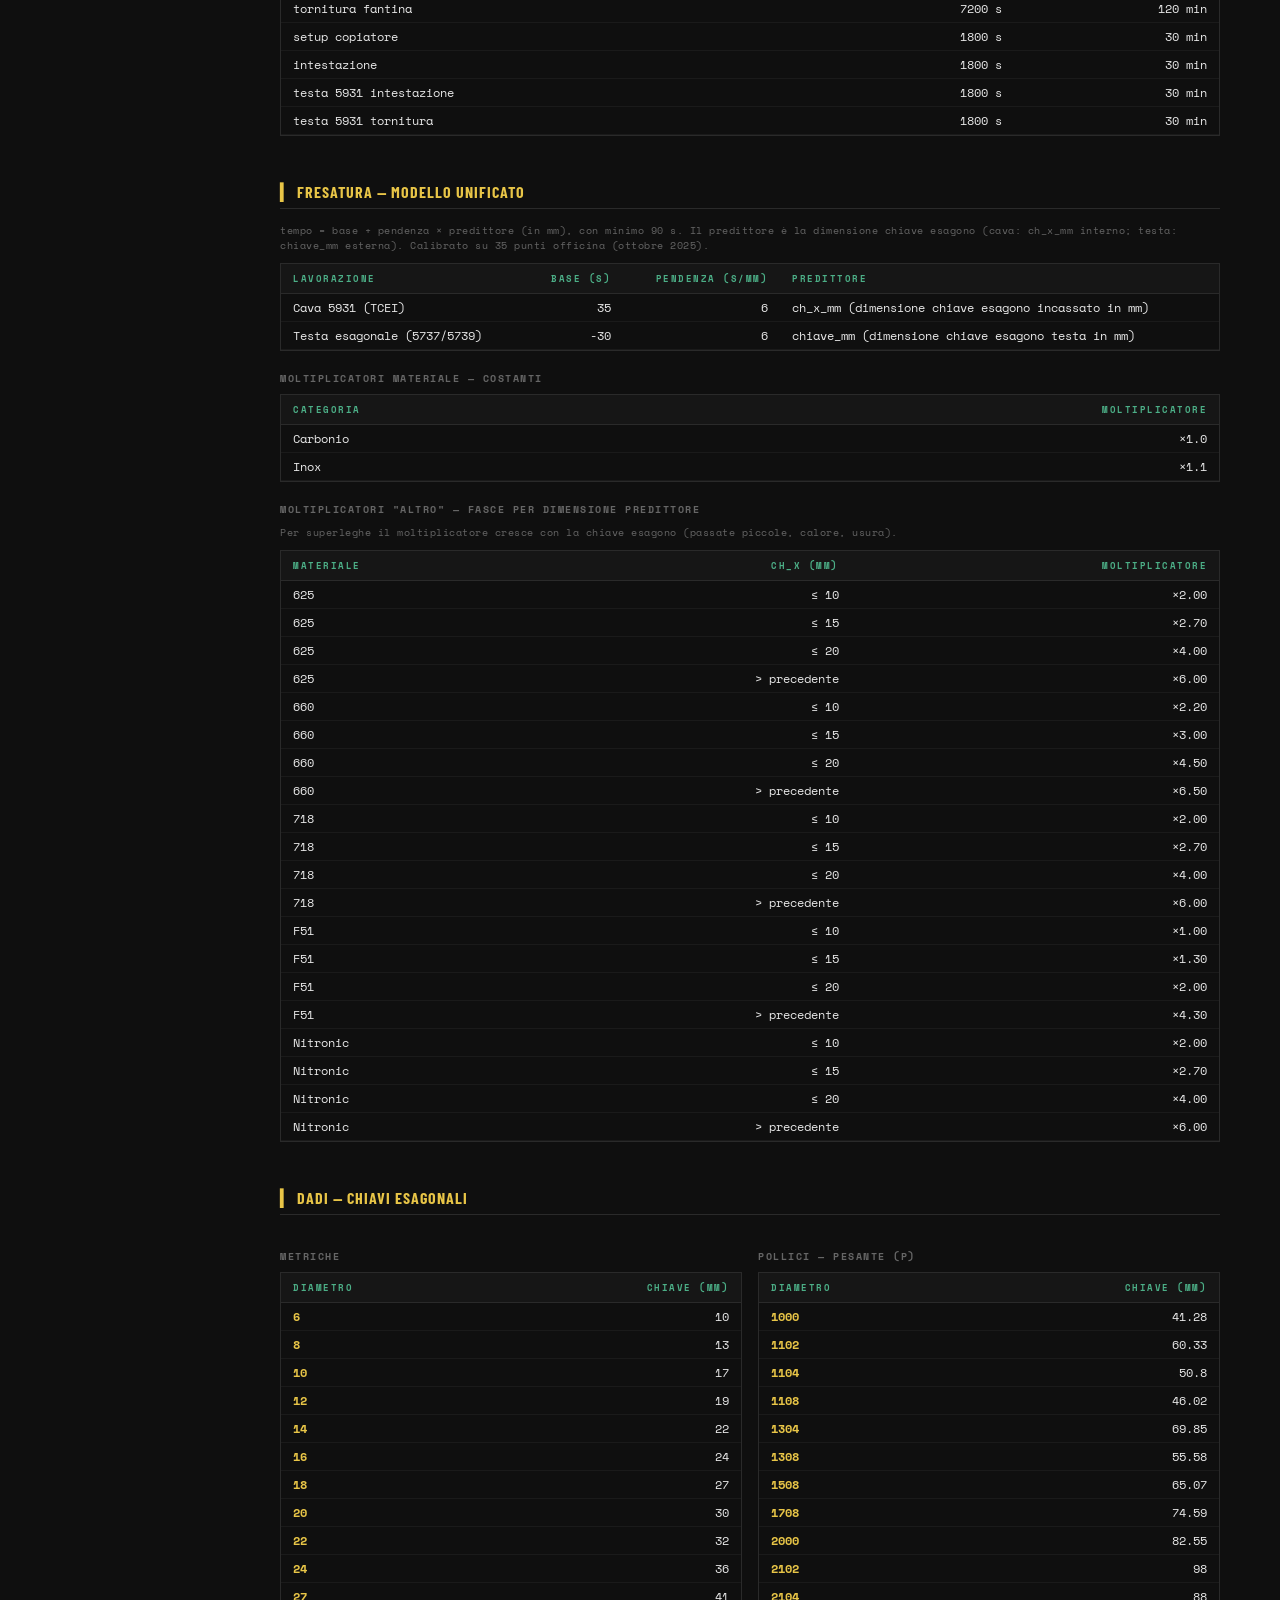
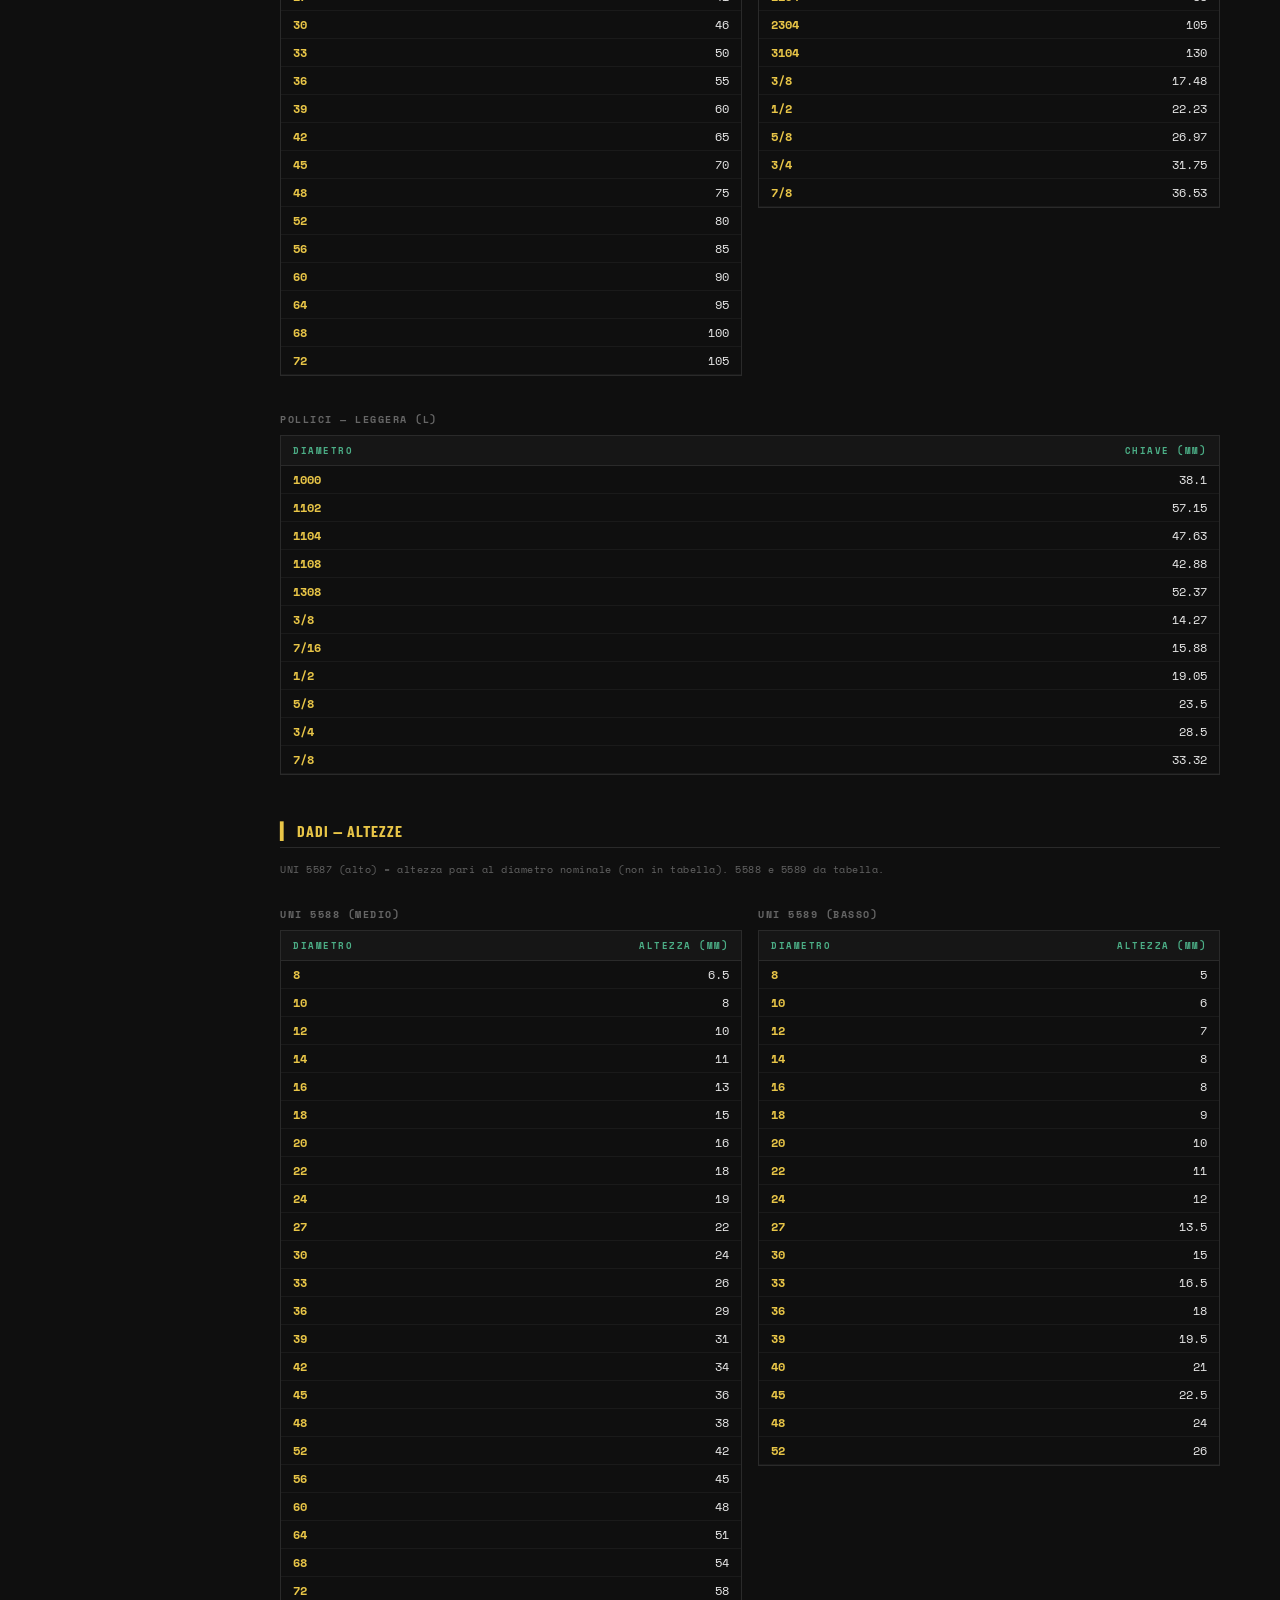
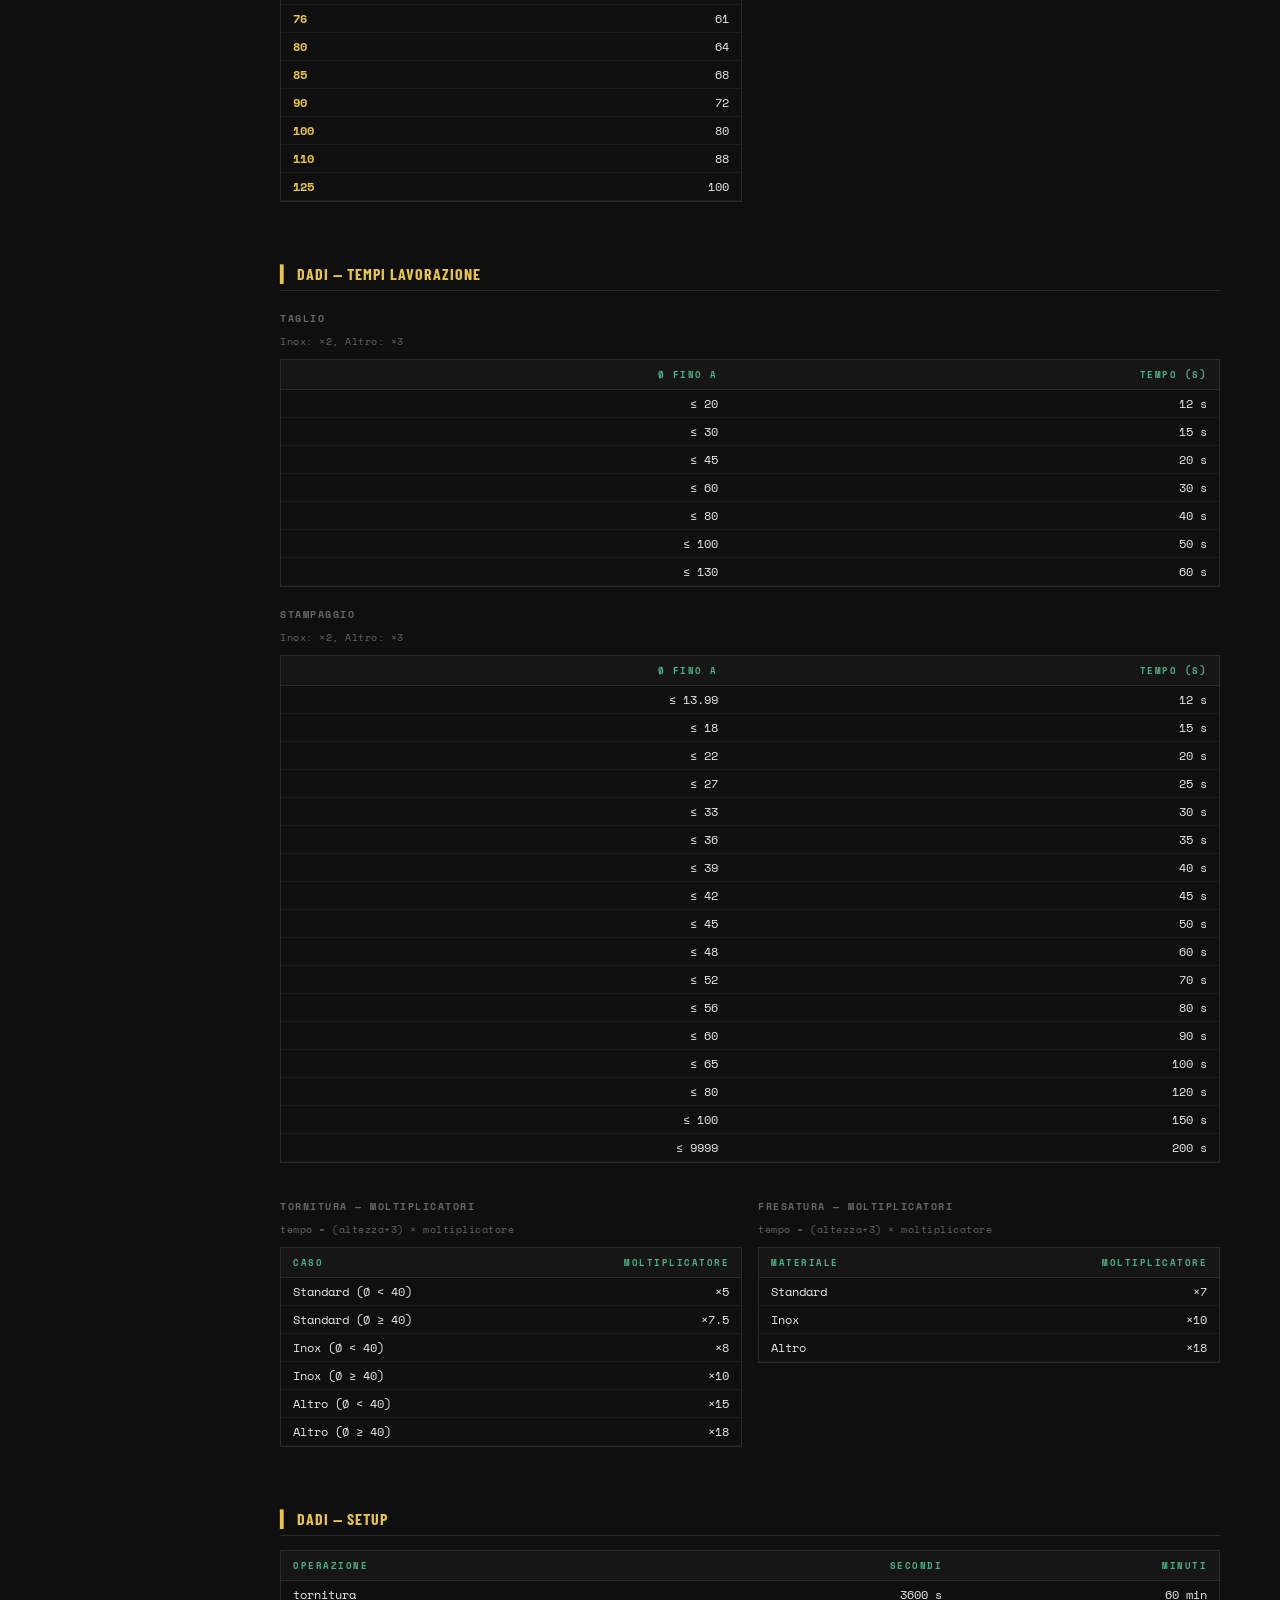
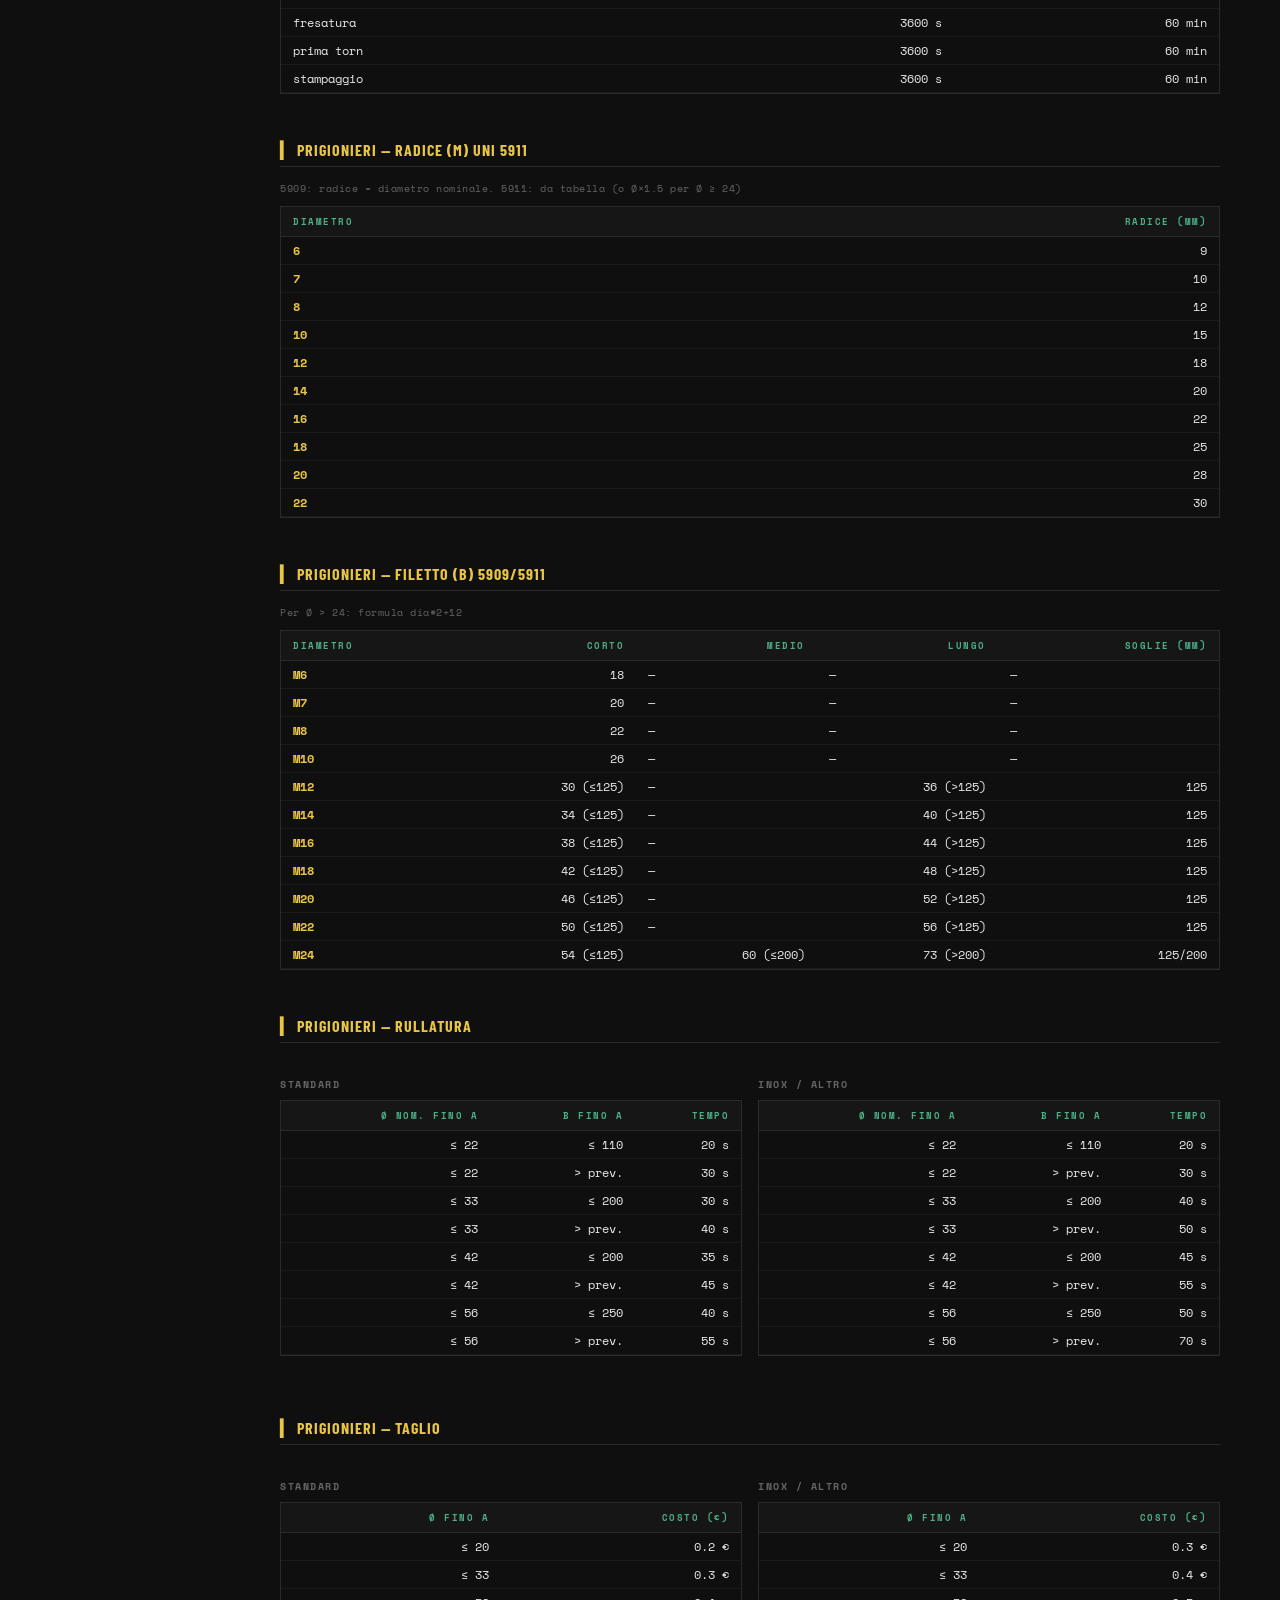
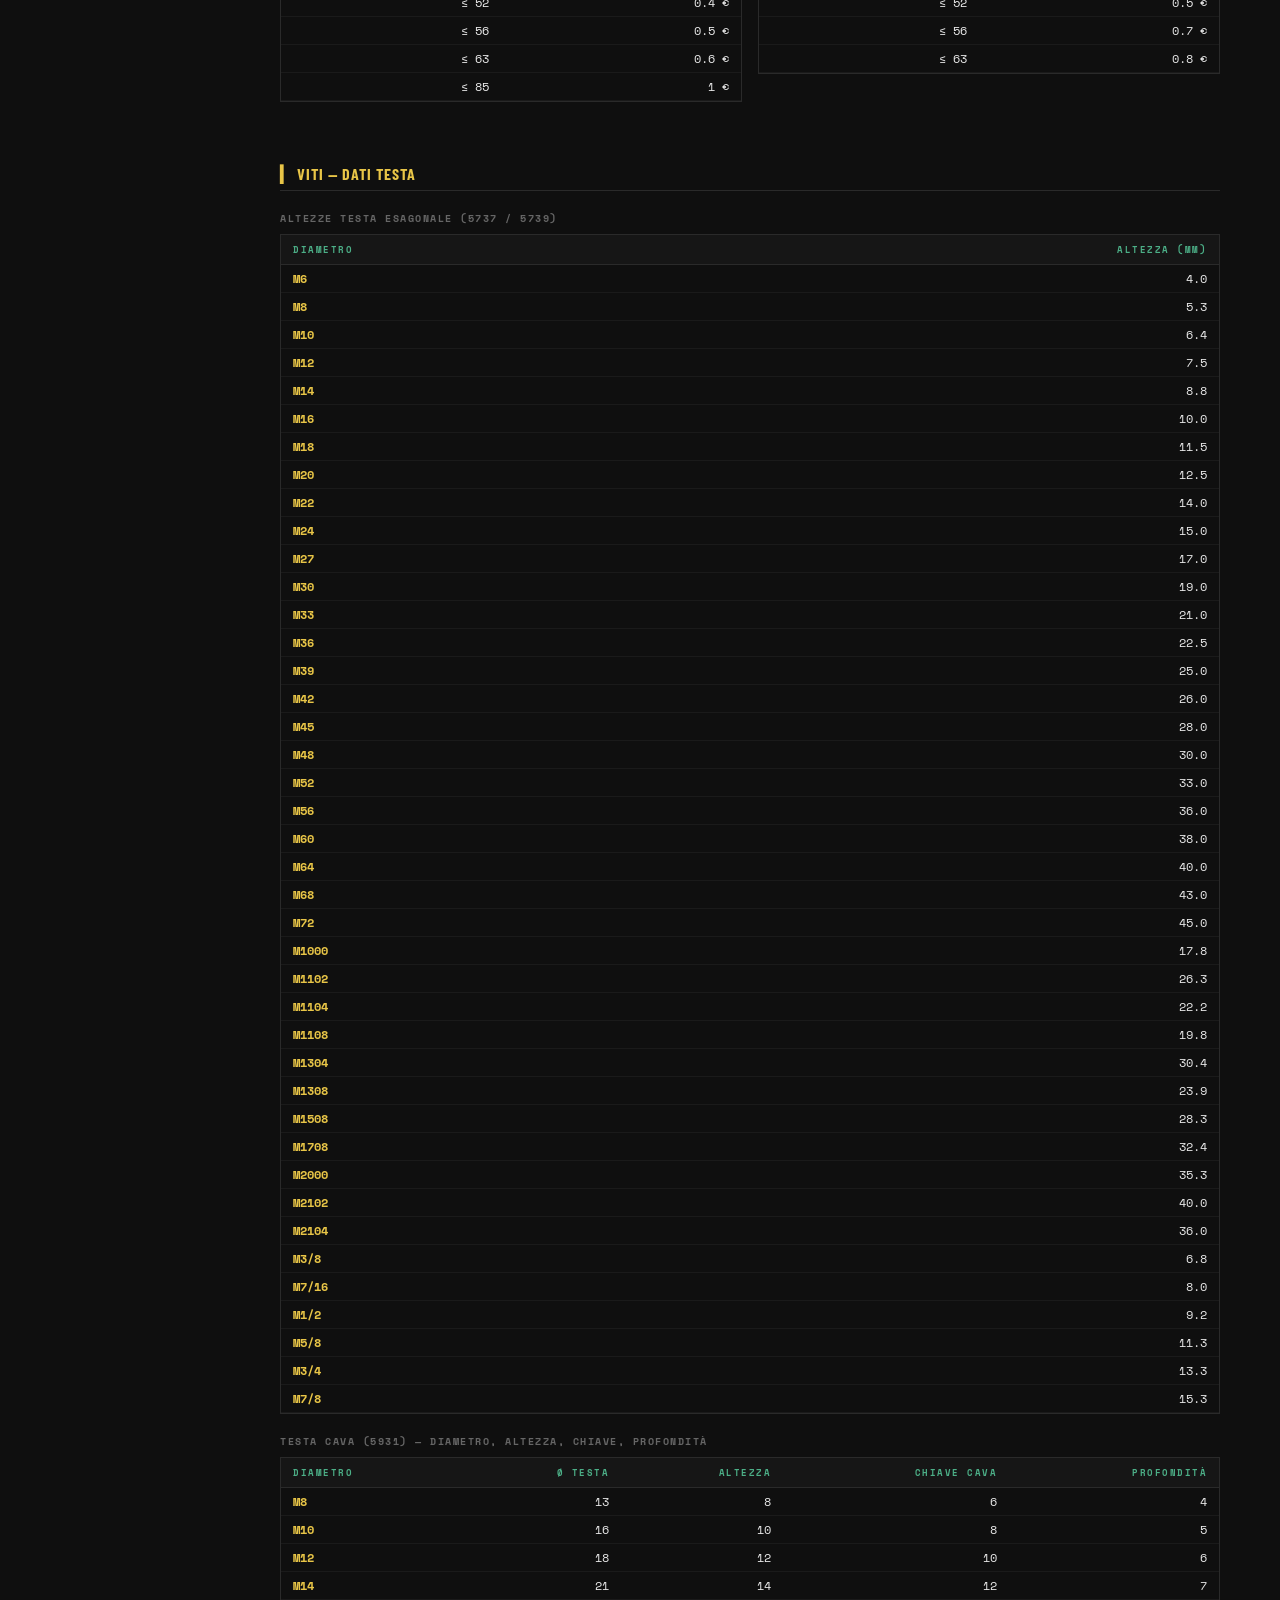
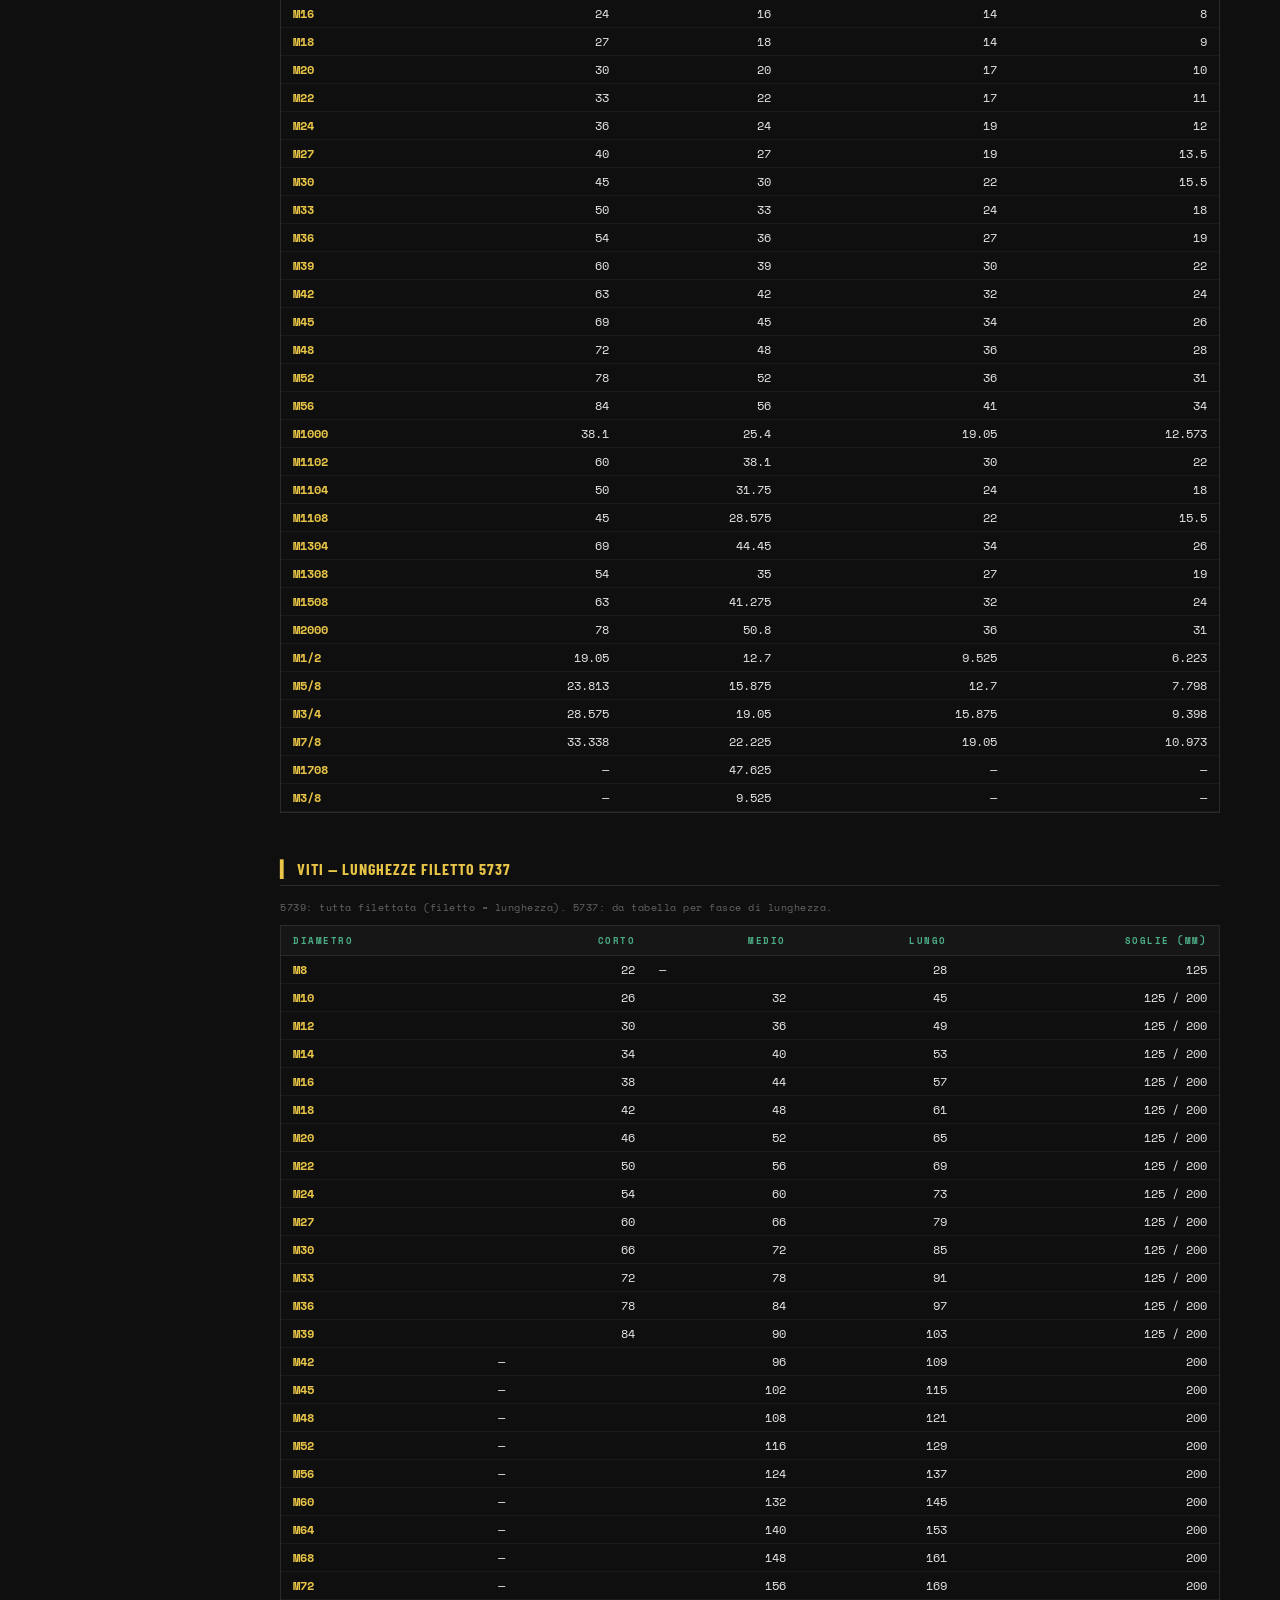
==== commit 7aa8c30e: "refactor: trattamento termico centralizzato in comune Valore €1.30/kg e forfait €400 erano duplicati" ====
--- a/consultazione.html
+++ b/consultazione.html
@@ -258,6 +258,7 @@
     <a href="#sec-setup-taglio">Setup taglio (modello)</a>
     <a href="#sec-smusso">Smusso</a>
     <a href="#sec-rullatura">Rullatura</a>
+    <a href="#sec-trattamento-termico">Trattamento termico</a>
     <a href="#sec-bonifica">Bonifica 42CD4</a>
     <a href="#sec-mod-peso">Modificatore peso</a>
     <a href="#sec-setup">Setup (approntamento)</a>
@@ -524,6 +525,18 @@
   }
   html += '</div>';
 
+  // --- Trattamento termico ---
+  html += section('sec-trattamento-termico', 'Trattamento termico');
+  html += `<div class="t-note">Valori base del trattamento termico, applicabili a tutti i prodotti. Per le viti si applicano ulteriori moltiplicatori dalla bonifica 42CD4 (vedi sotto). Per dadi/tiranti/prigionieri/tiranti_occhio si usa il modello semplice: max(peso × costo_kg, forfait / qta).</div>`;
+  {
+    const TT = T.trattamento_termico;
+    let rows = '';
+    rows += `<tr><td>Costo €/kg</td><td class="num">€ ${fmt(TT.costo_kg, 2)}</td><td>Prezzo base del trattamento per chilo di pezzo</td></tr>`;
+    rows += `<tr><td>Forfait minimo</td><td class="num">€ ${fmt(TT.forfait, 0)}</td><td>Minimo per lotto: se peso × costo_kg × qta &lt; forfait, si usa forfait/qta come costo unitario</td></tr>`;
+    html += tableWrap(`<thead><tr><th>Parametro</th><th class="num">Valore</th><th>Note</th></tr></thead><tbody>${rows}</tbody>`);
+  }
+  html += '</div>';
+
   // --- Bonifica ---
   html += section('sec-bonifica', 'Bonifica 42CD4');
   html += `<div class="t-note">Soglia: Ø ≤ 42mm = "piccolo", altrimenti "grande". Lungh ≤ Ø×10 = "corto", altrimenti "lungo".</div>`;
@@ -944,7 +957,7 @@
 </script>
 
 <script type="module">
-import { VERSION, VERSION_DATE, formatDataItaliana } from './lib/version.js?v=12';
+import { VERSION, VERSION_DATE, formatDataItaliana } from './lib/version.js?v=13';
 document.getElementById('header-right').innerHTML =
   `<span class="version">v${VERSION}</span>` +
   `<span class="version-sep">·</span>` +
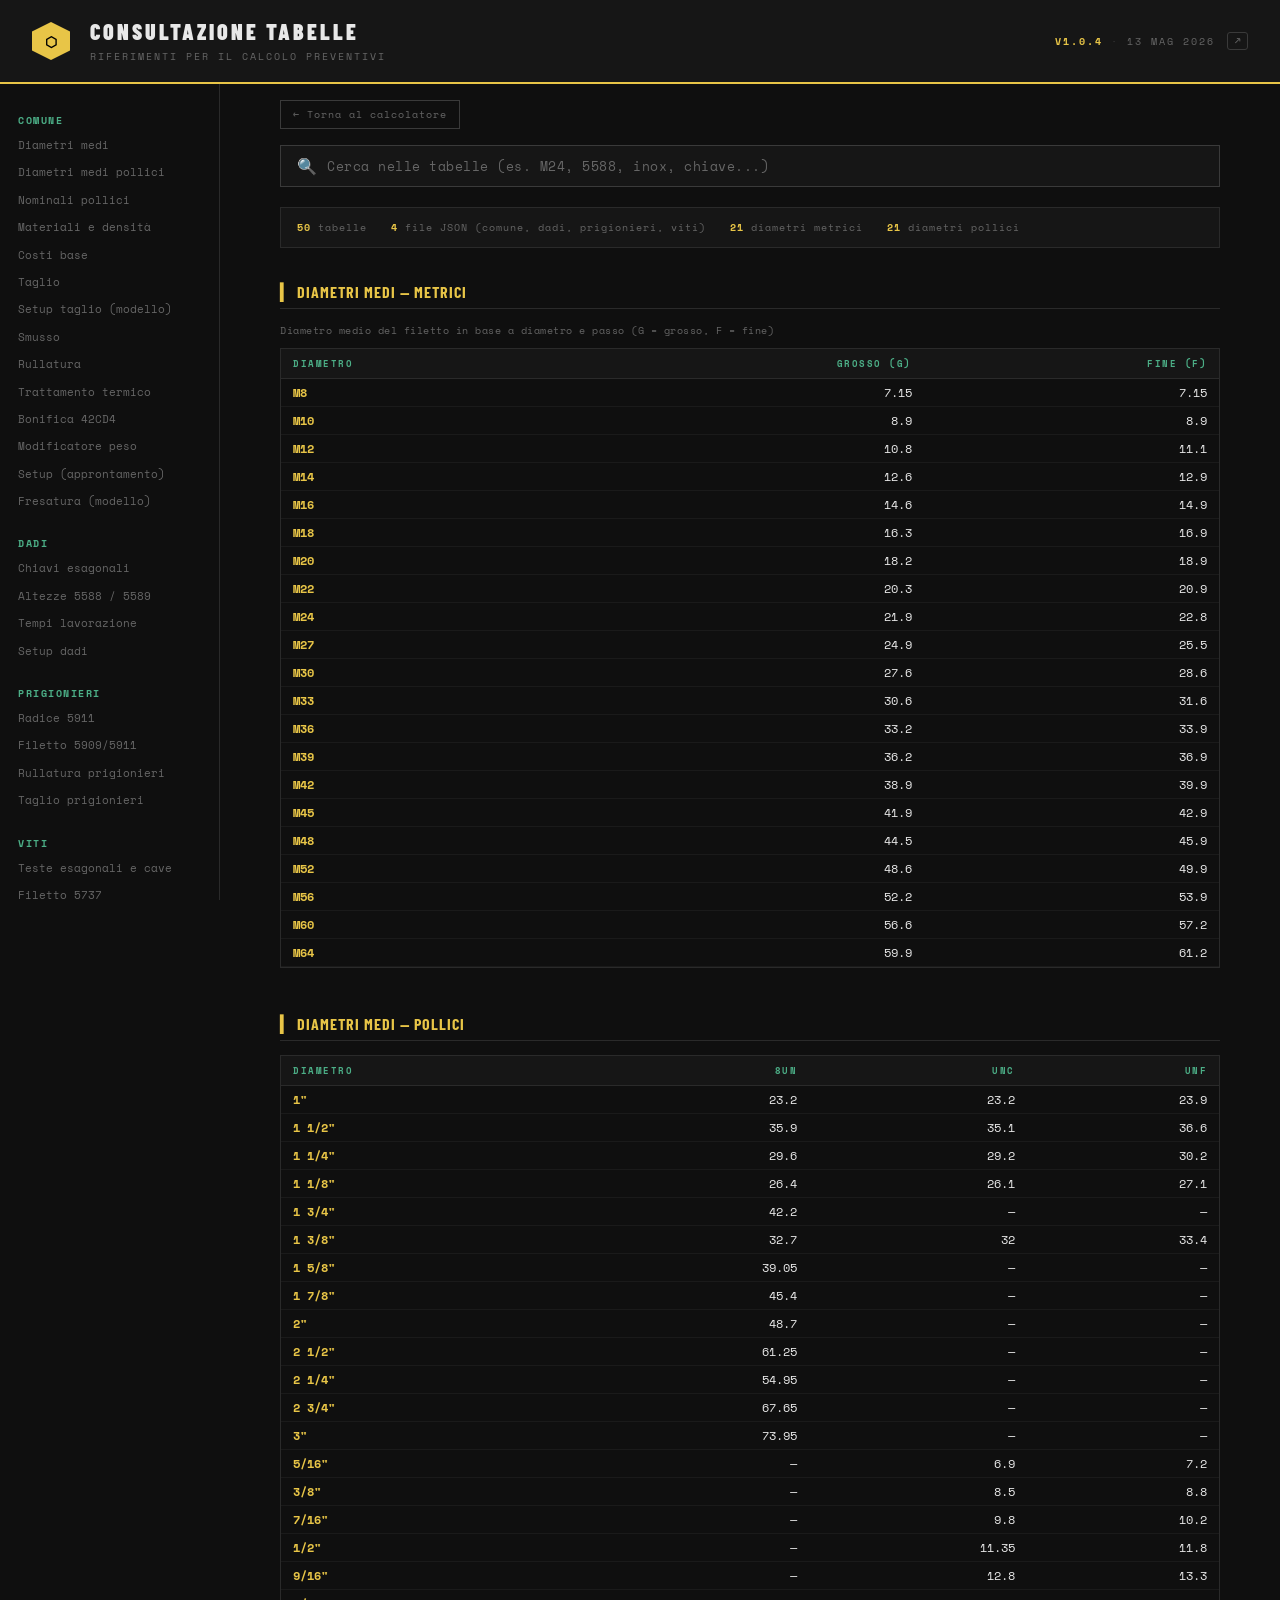
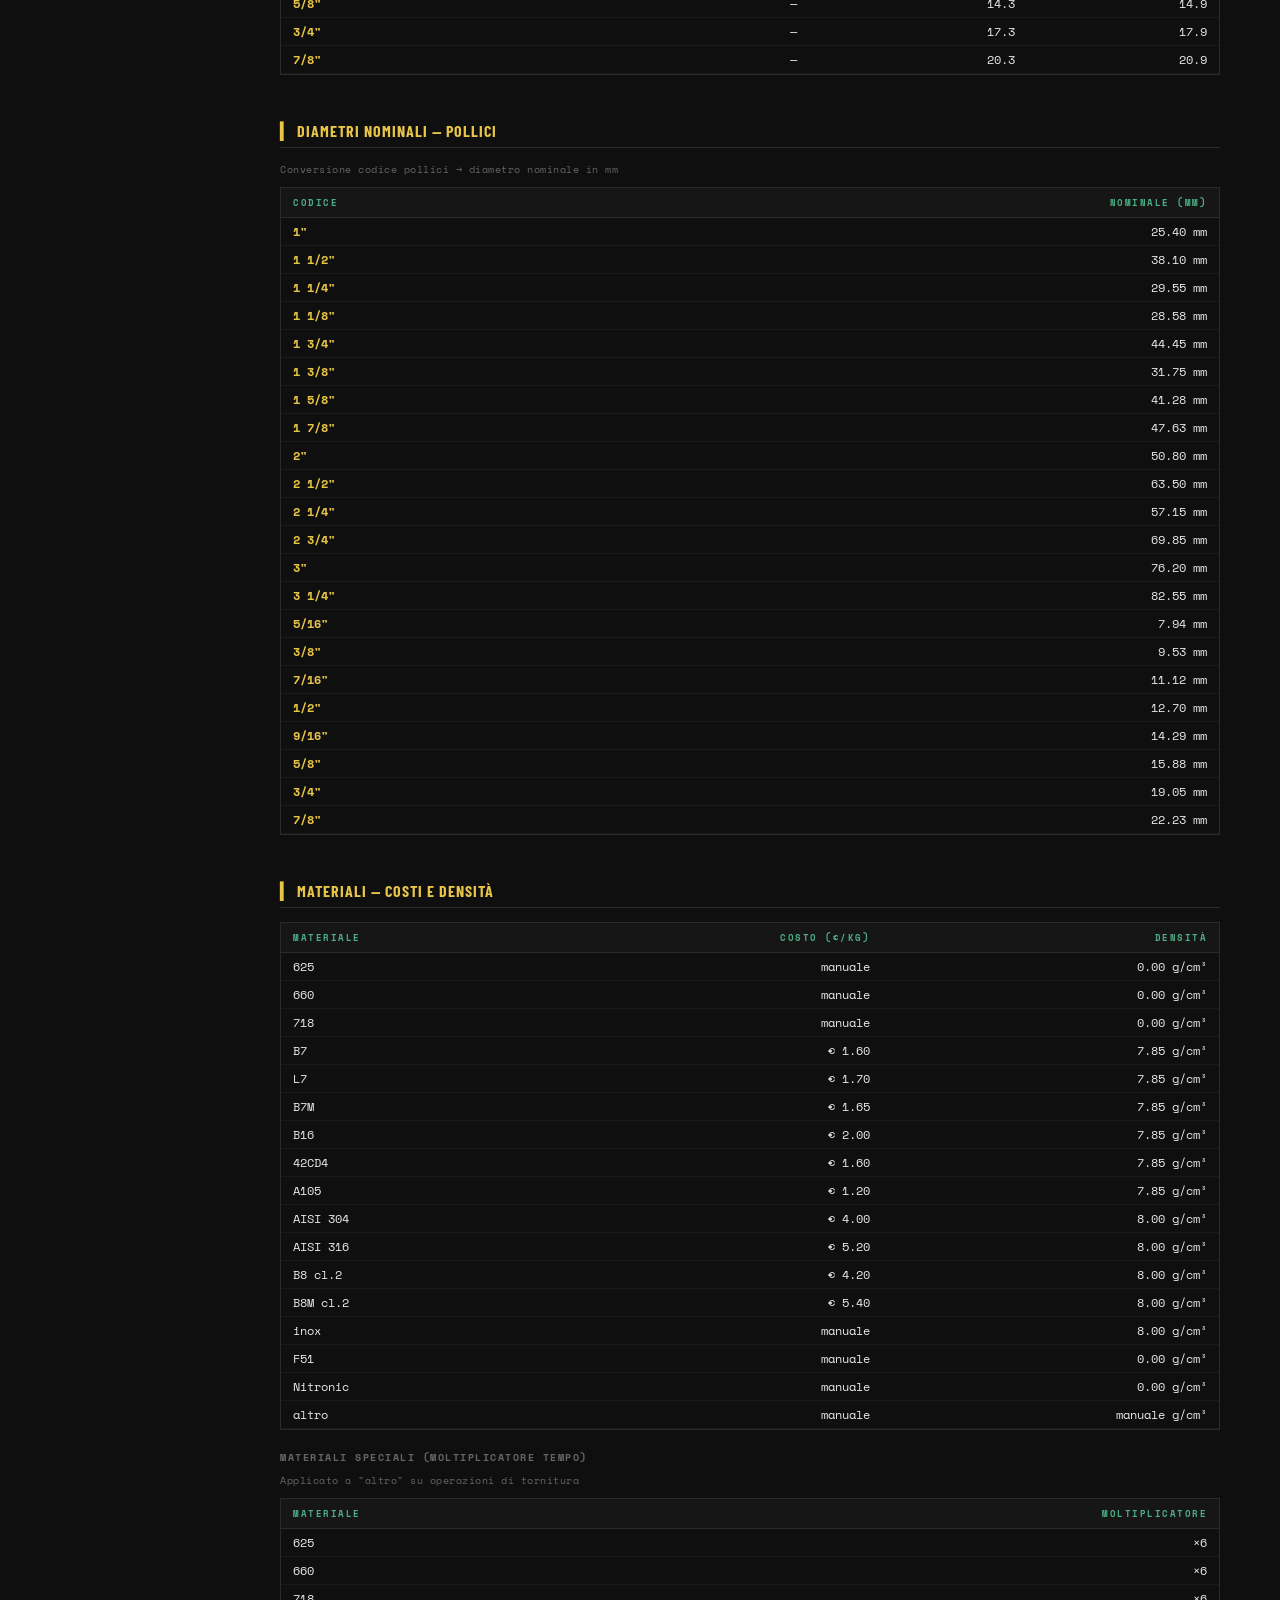
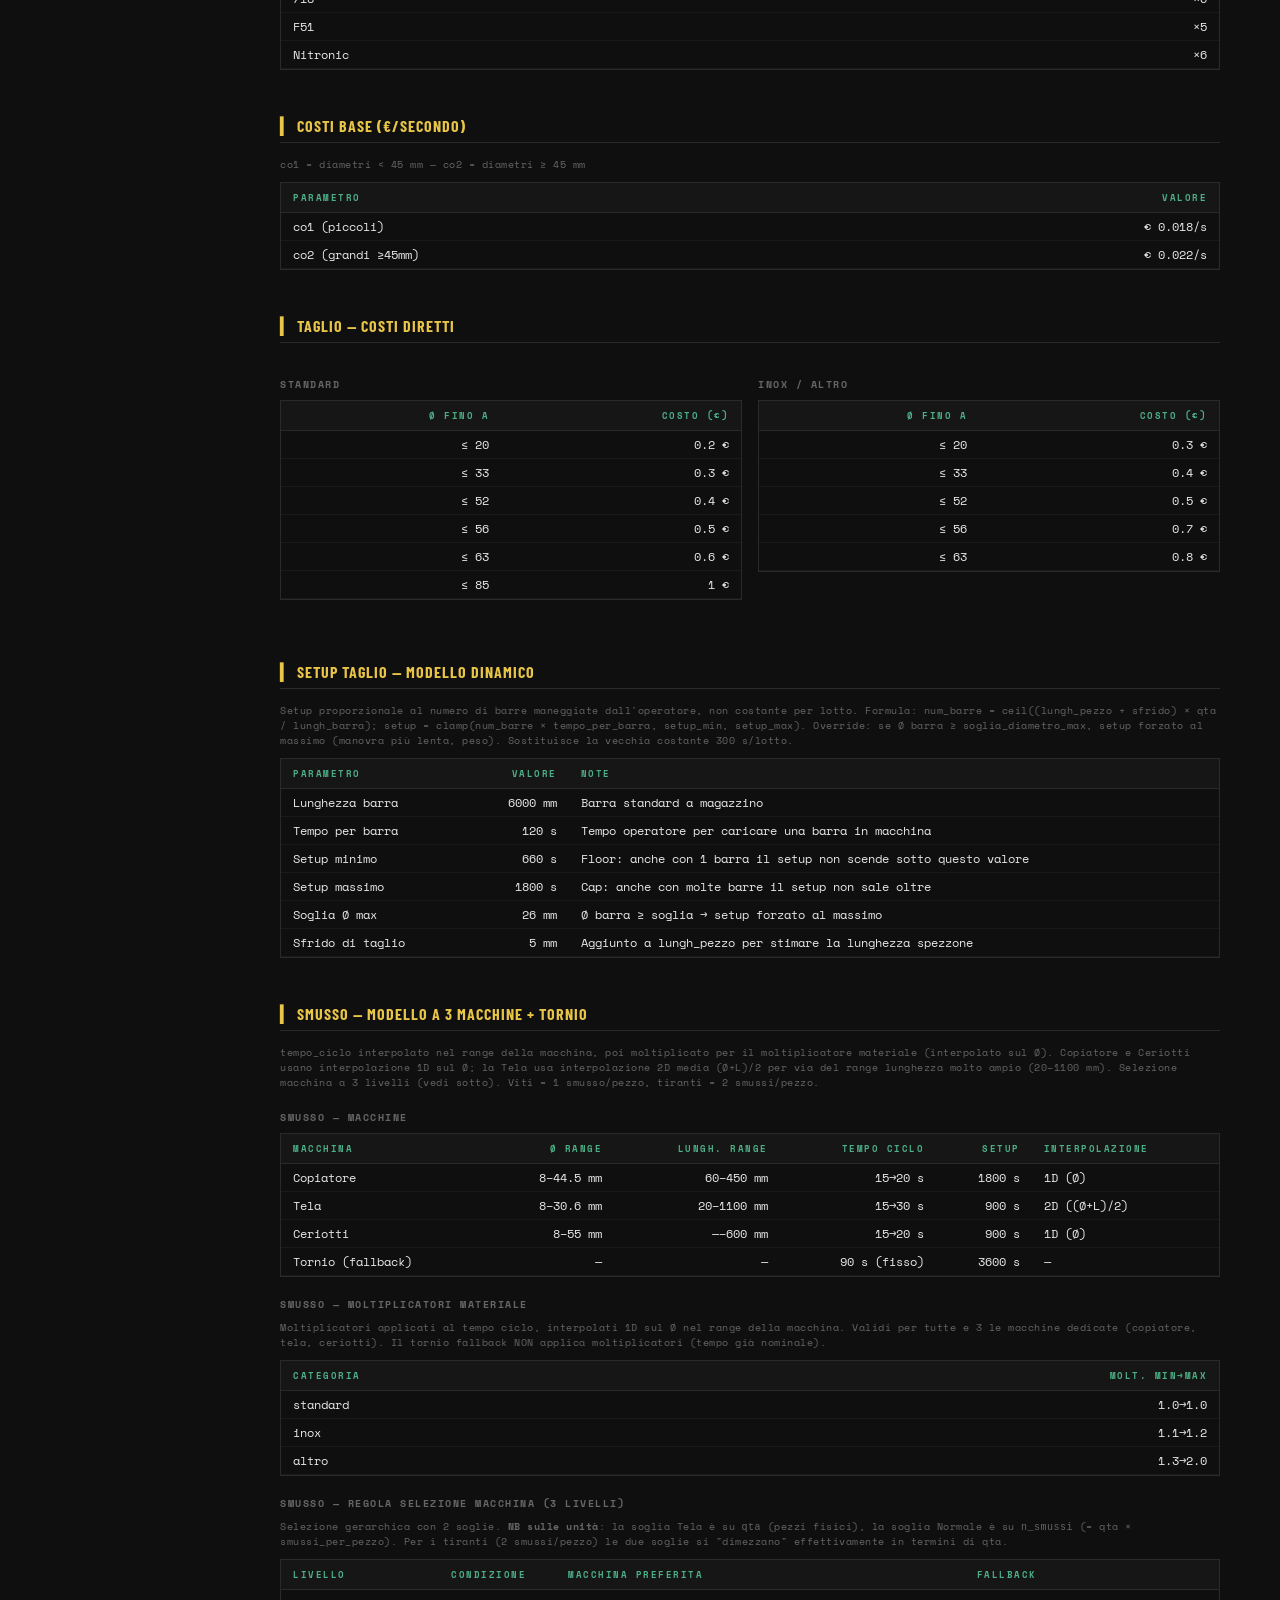
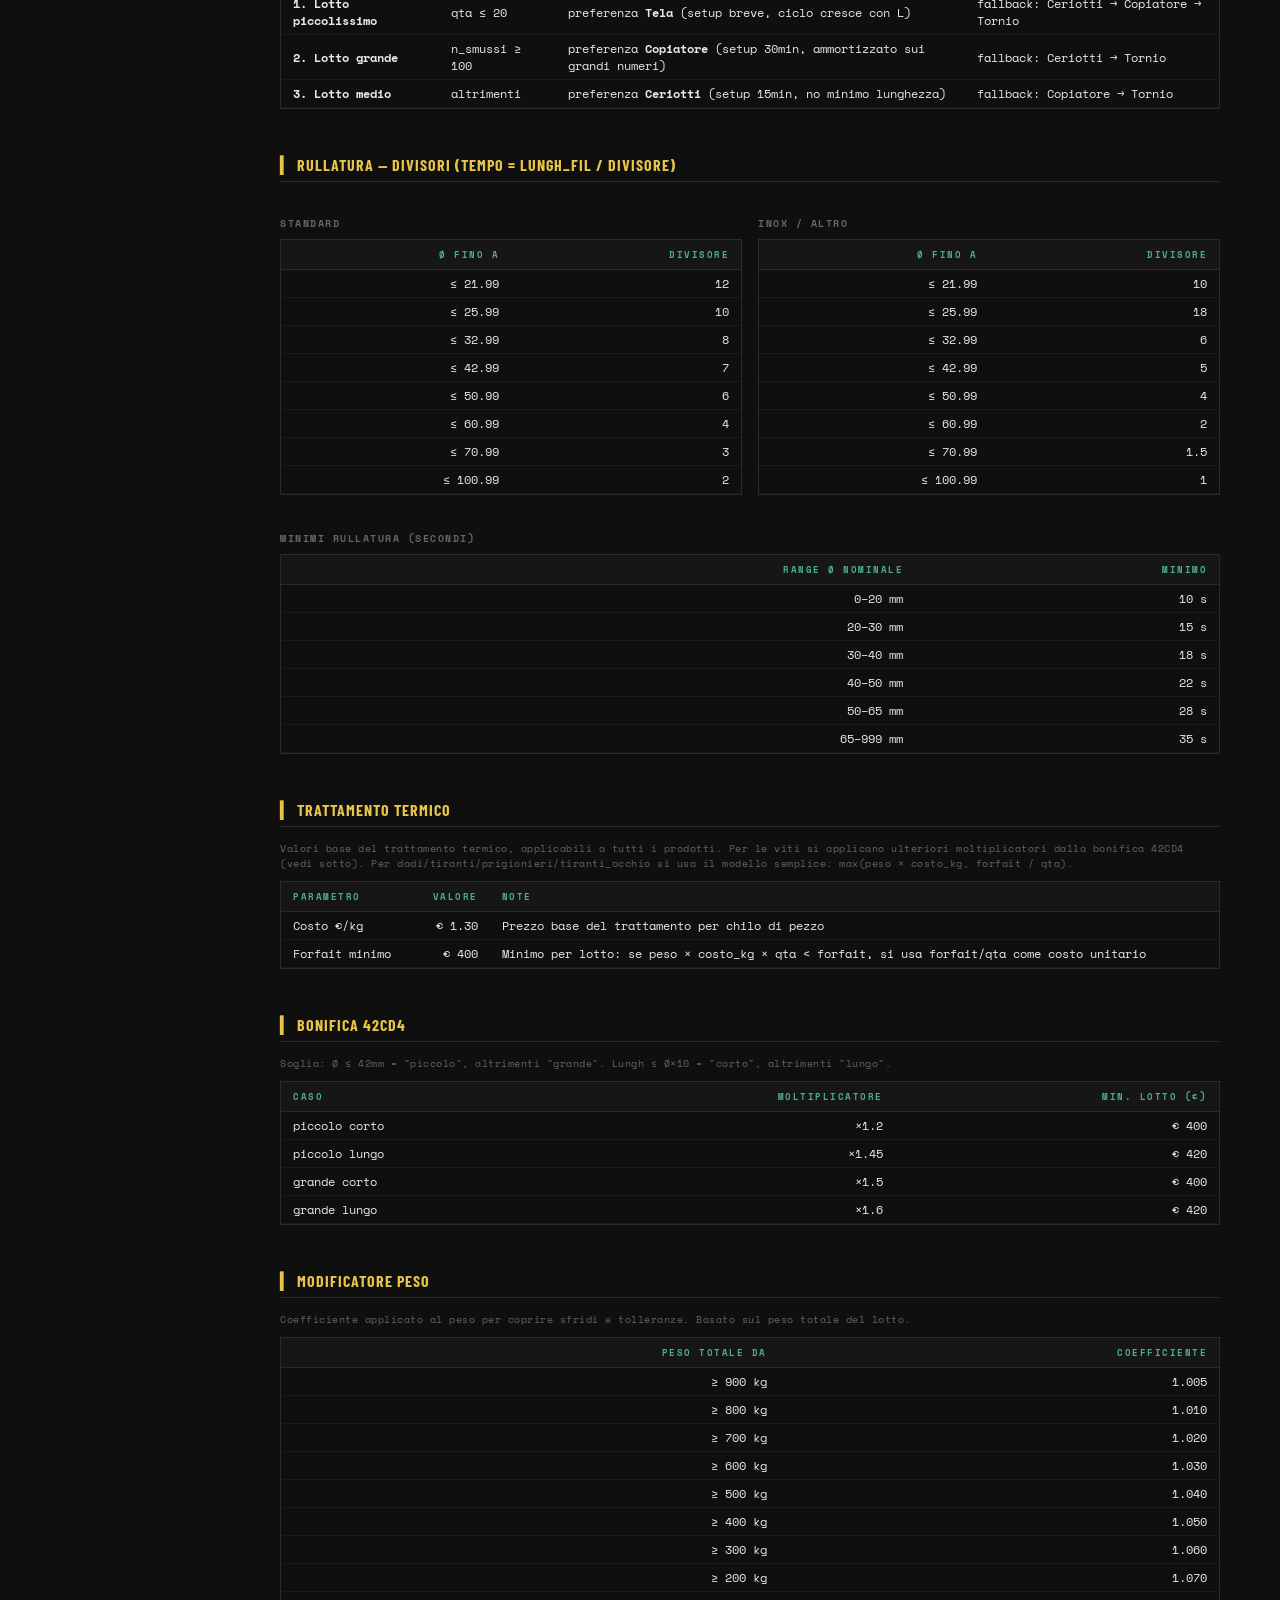
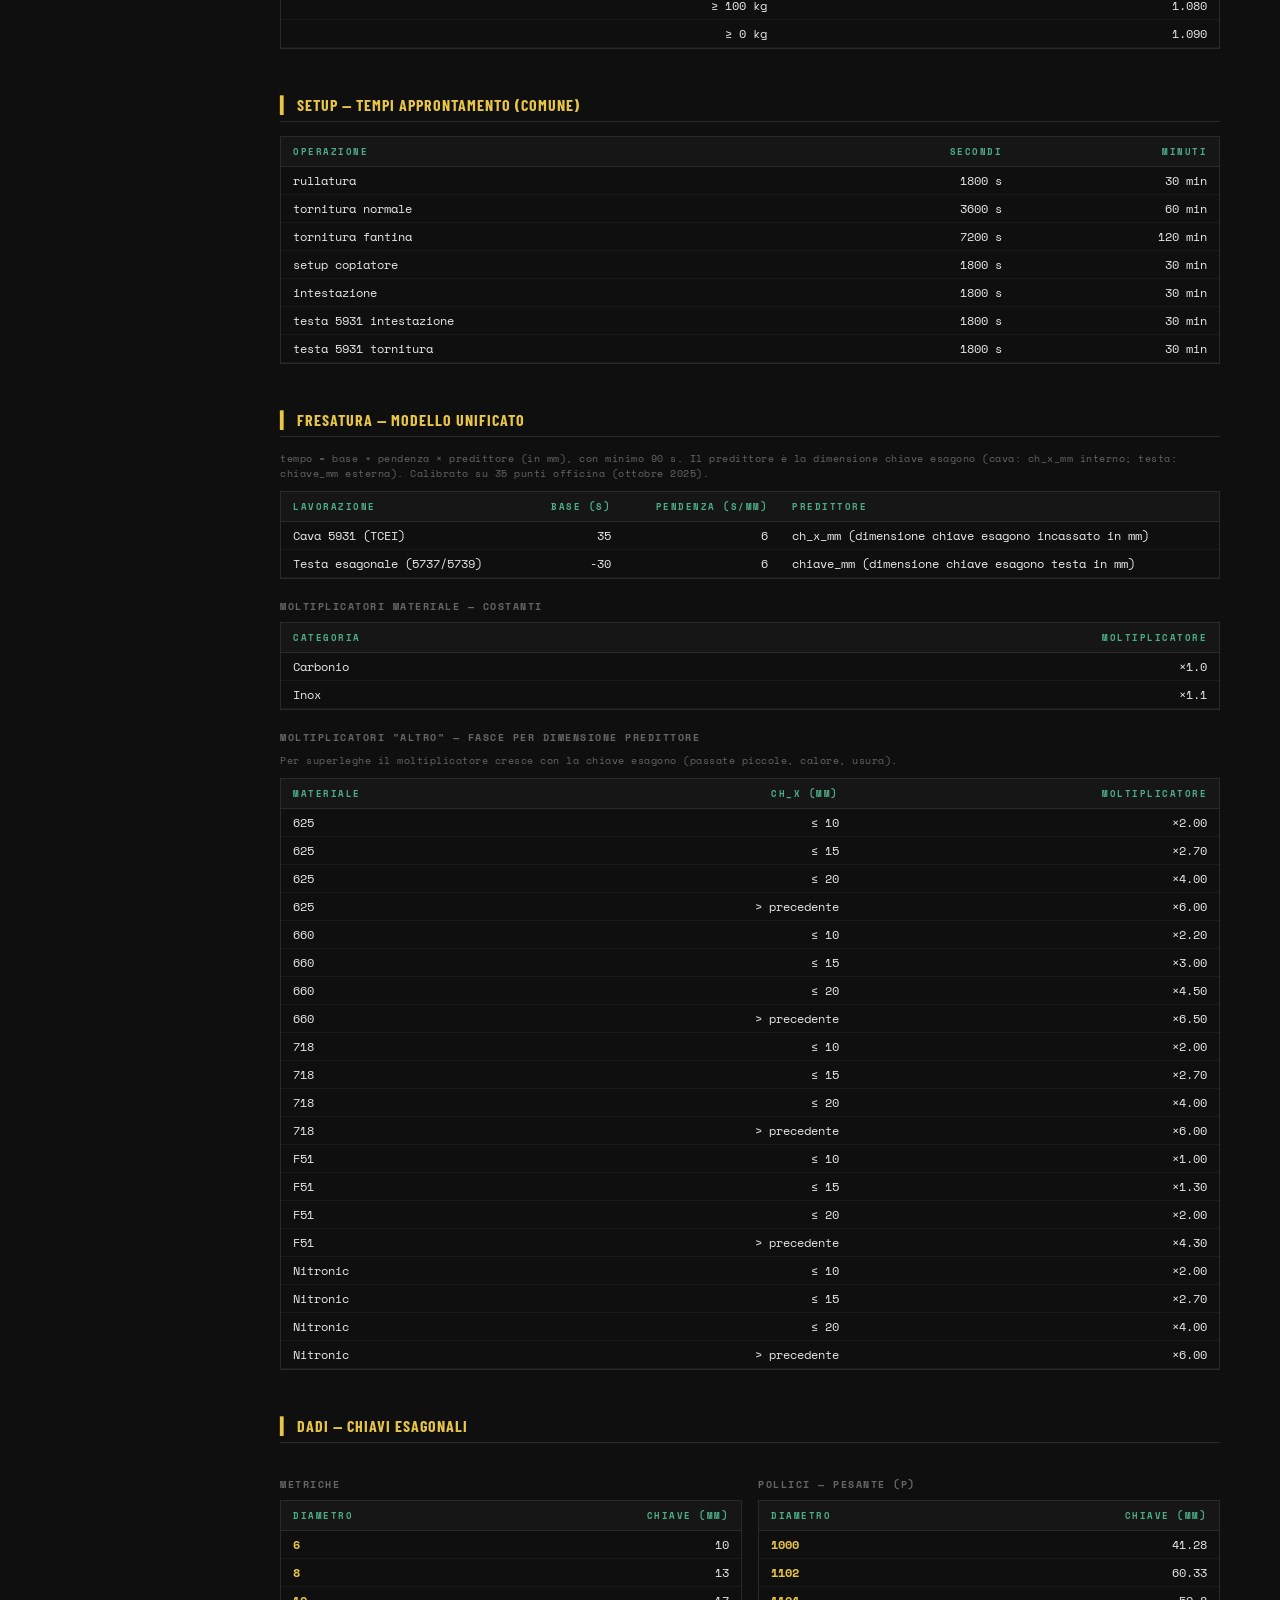
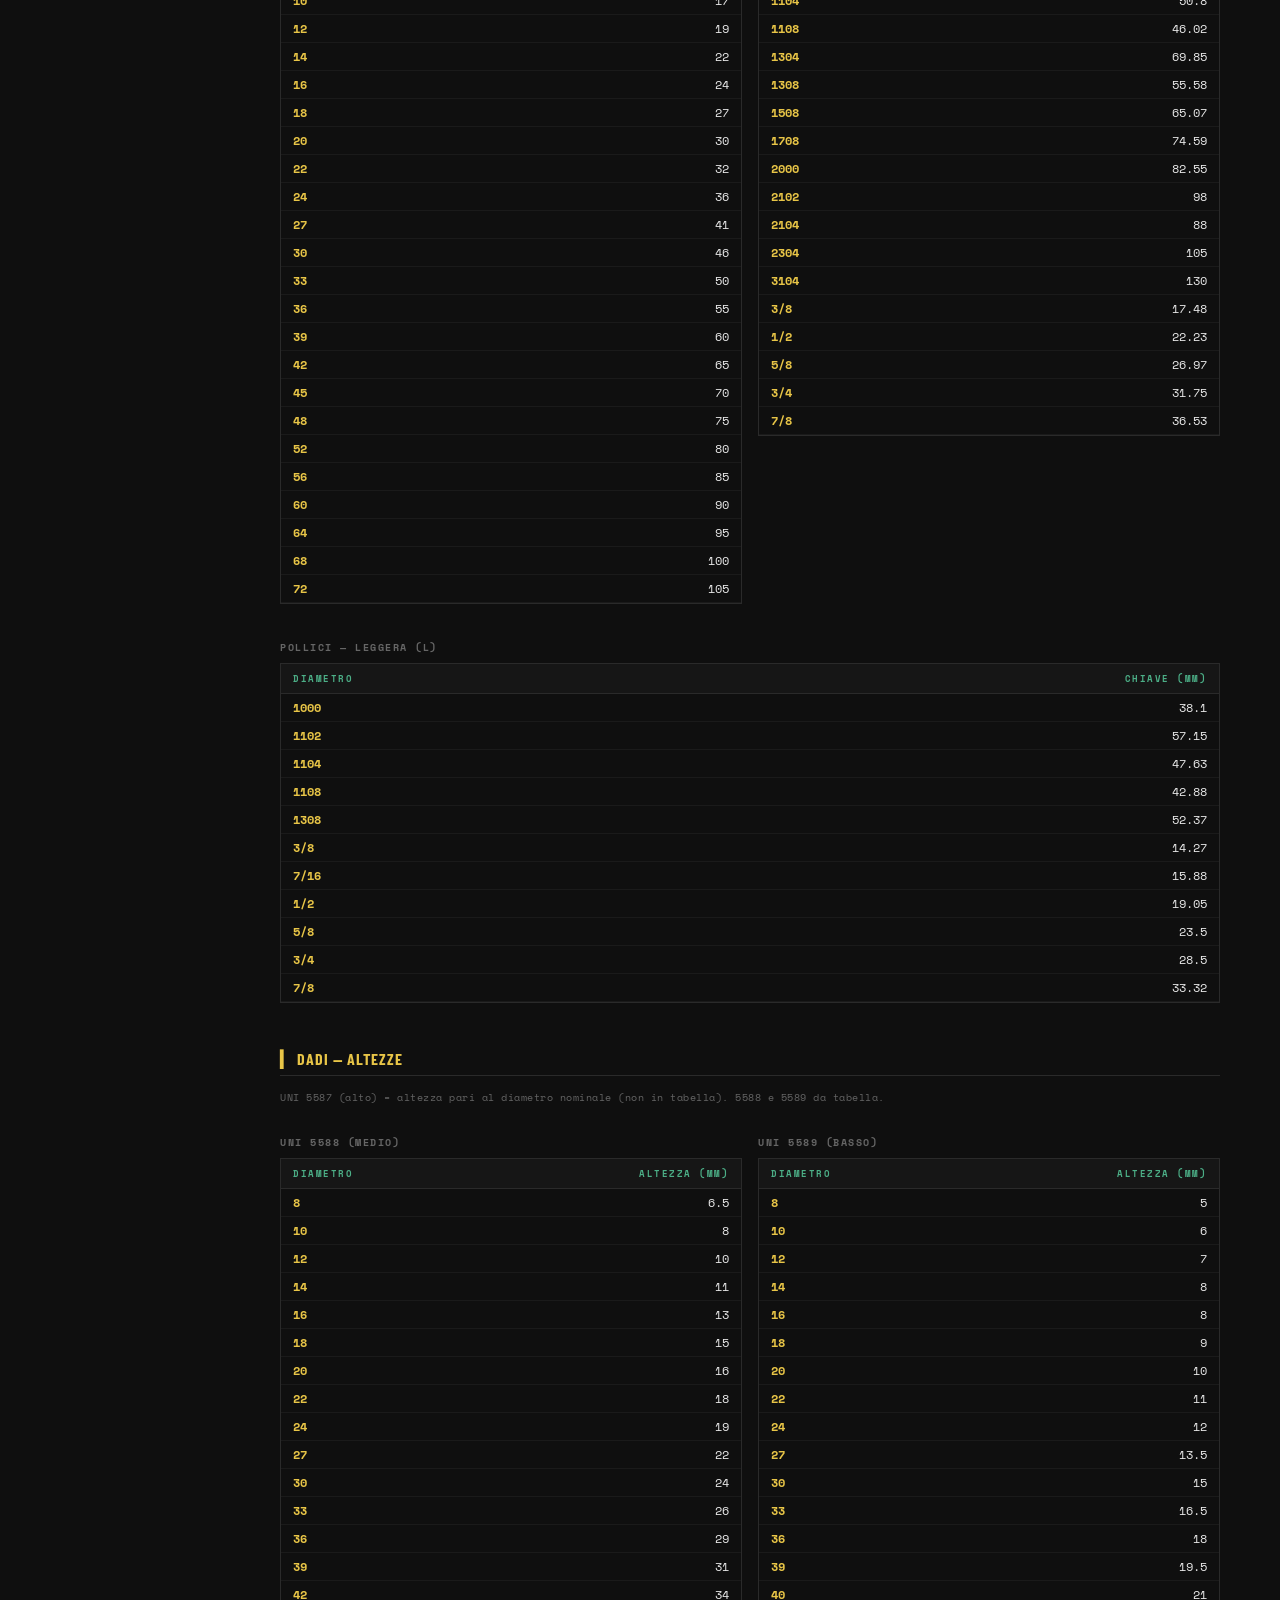
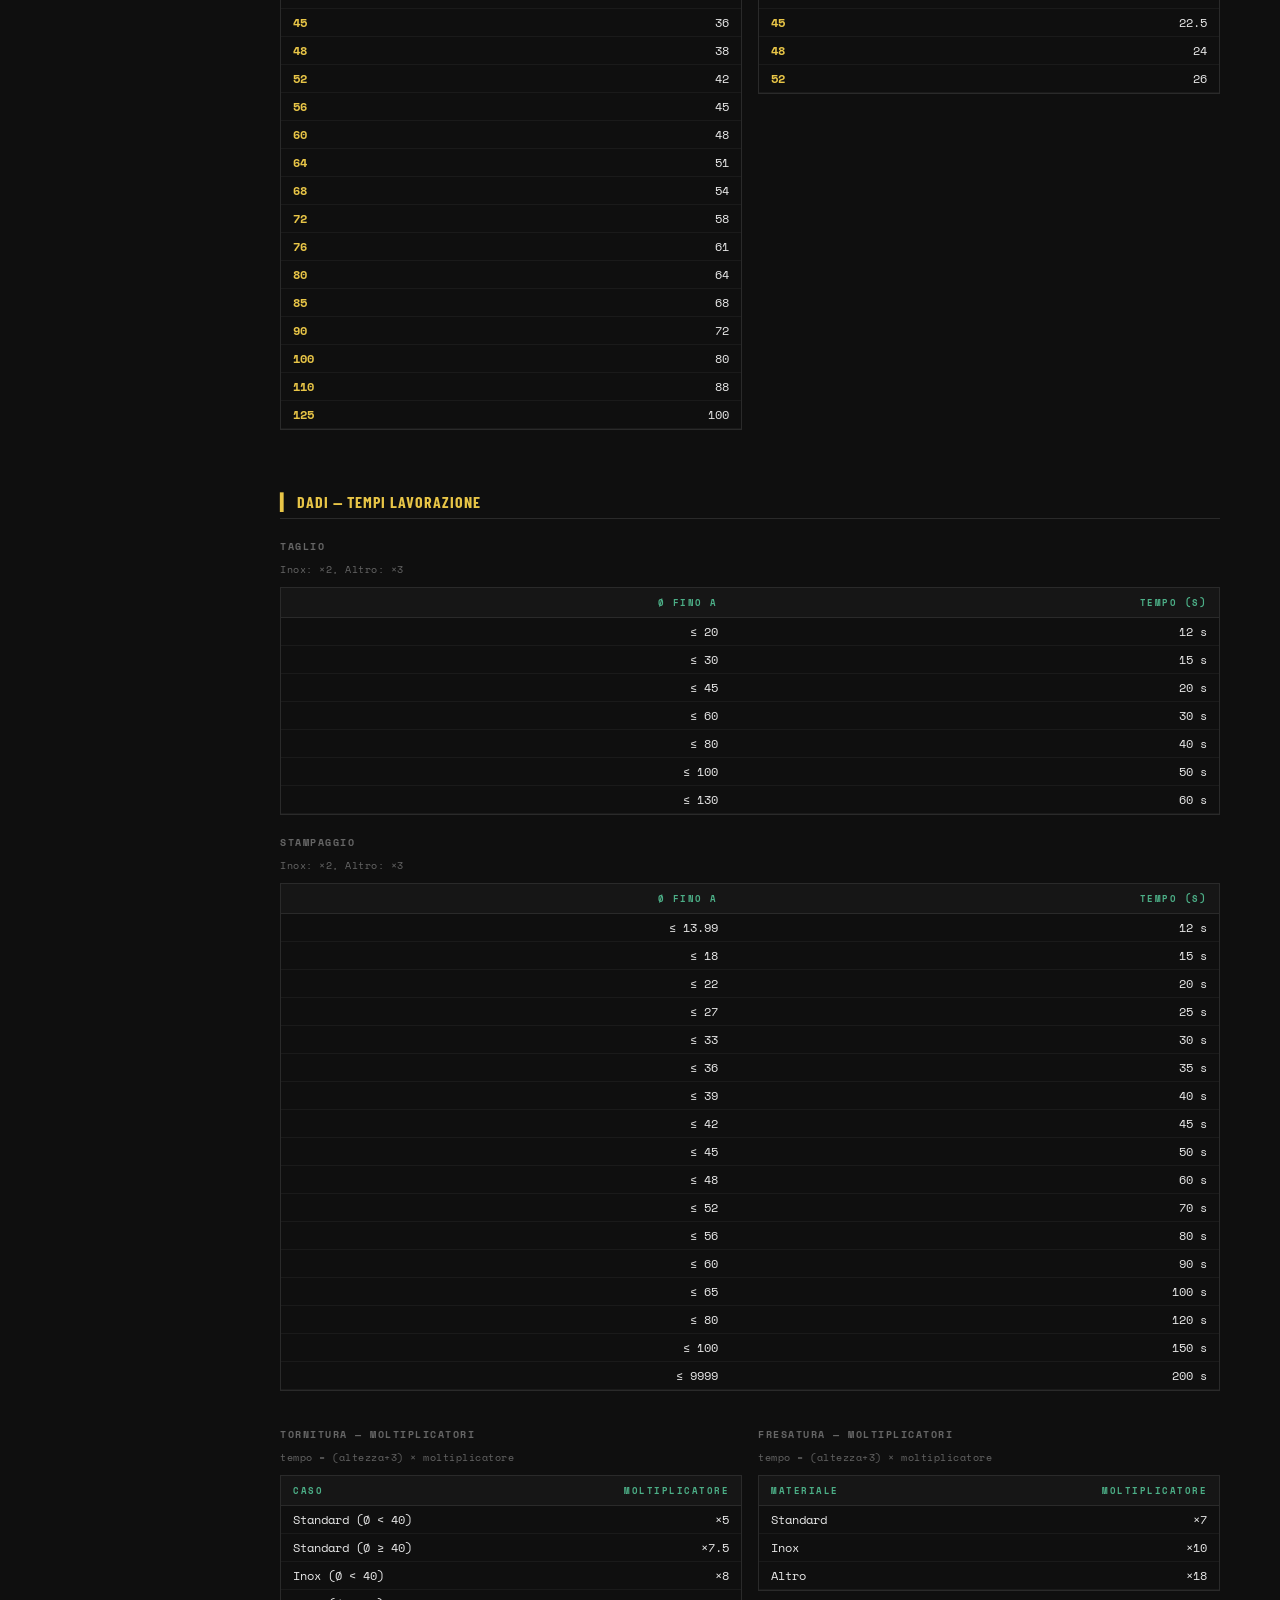
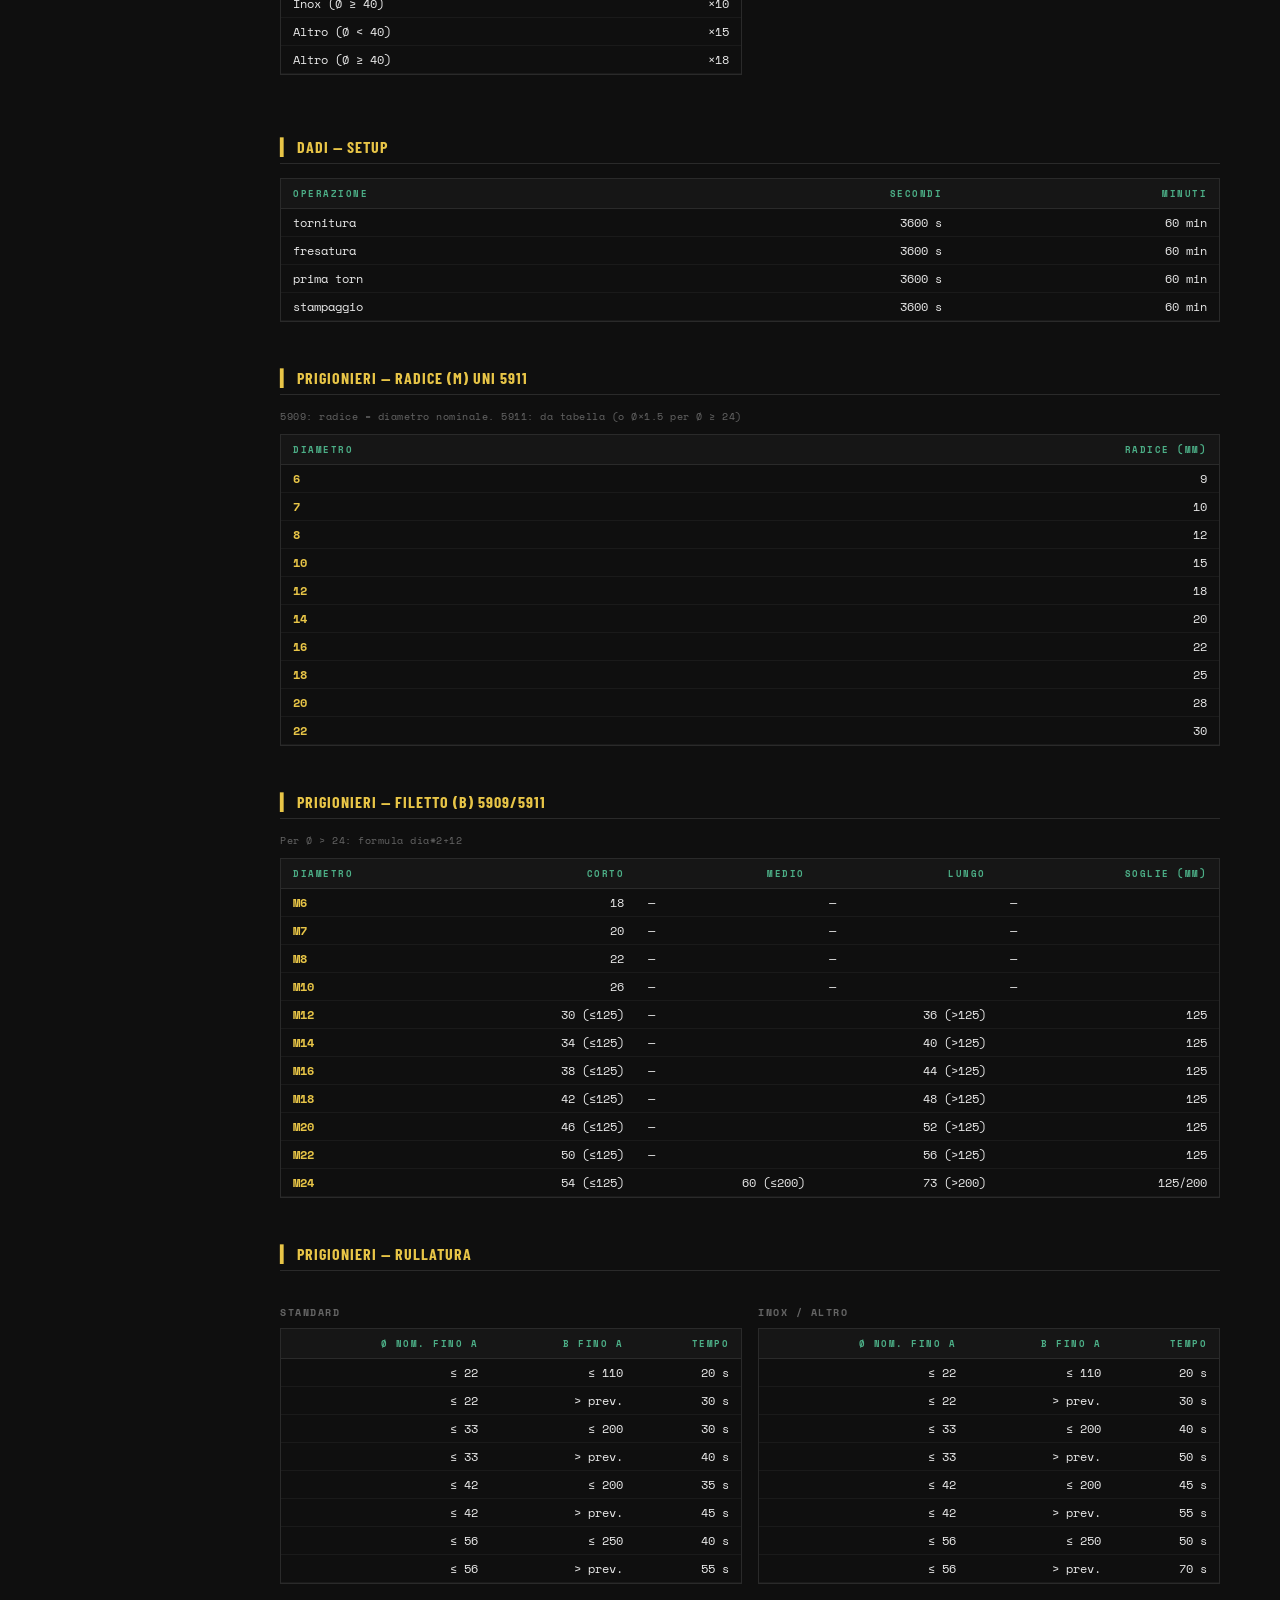
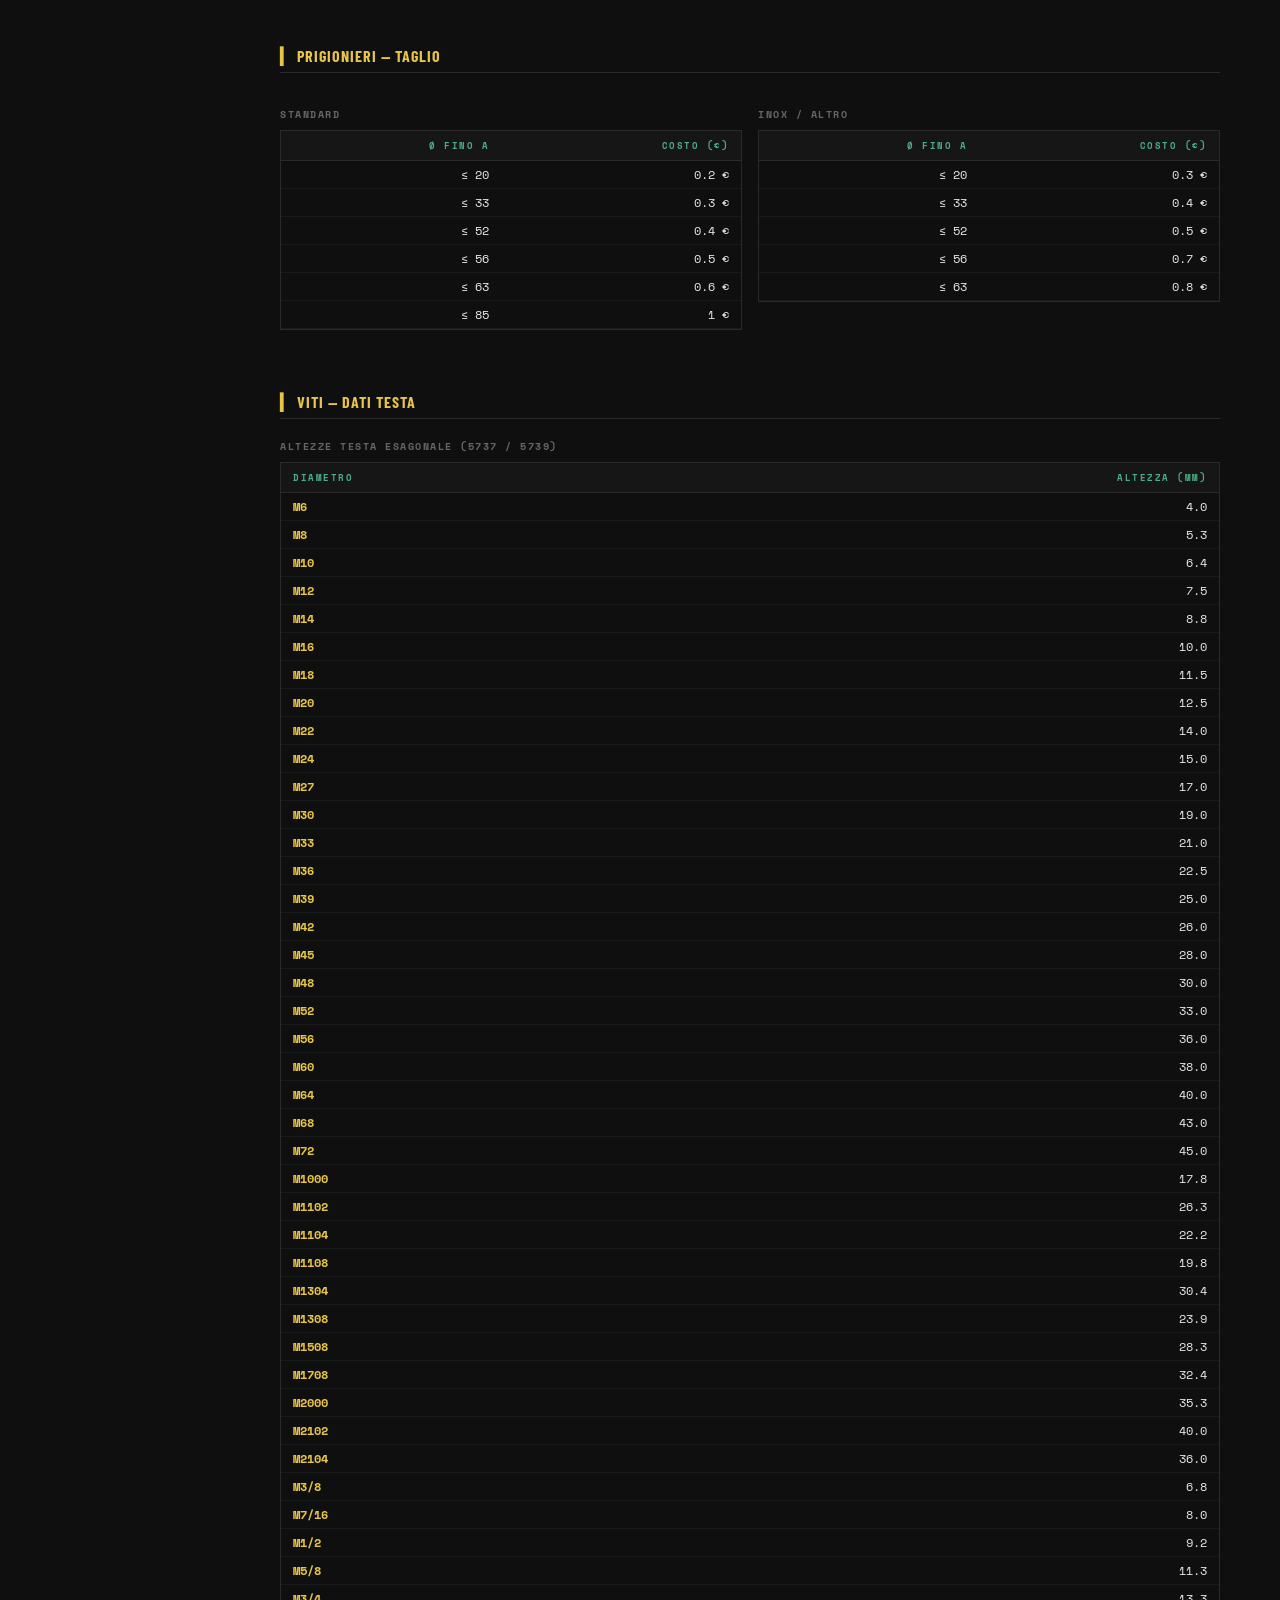
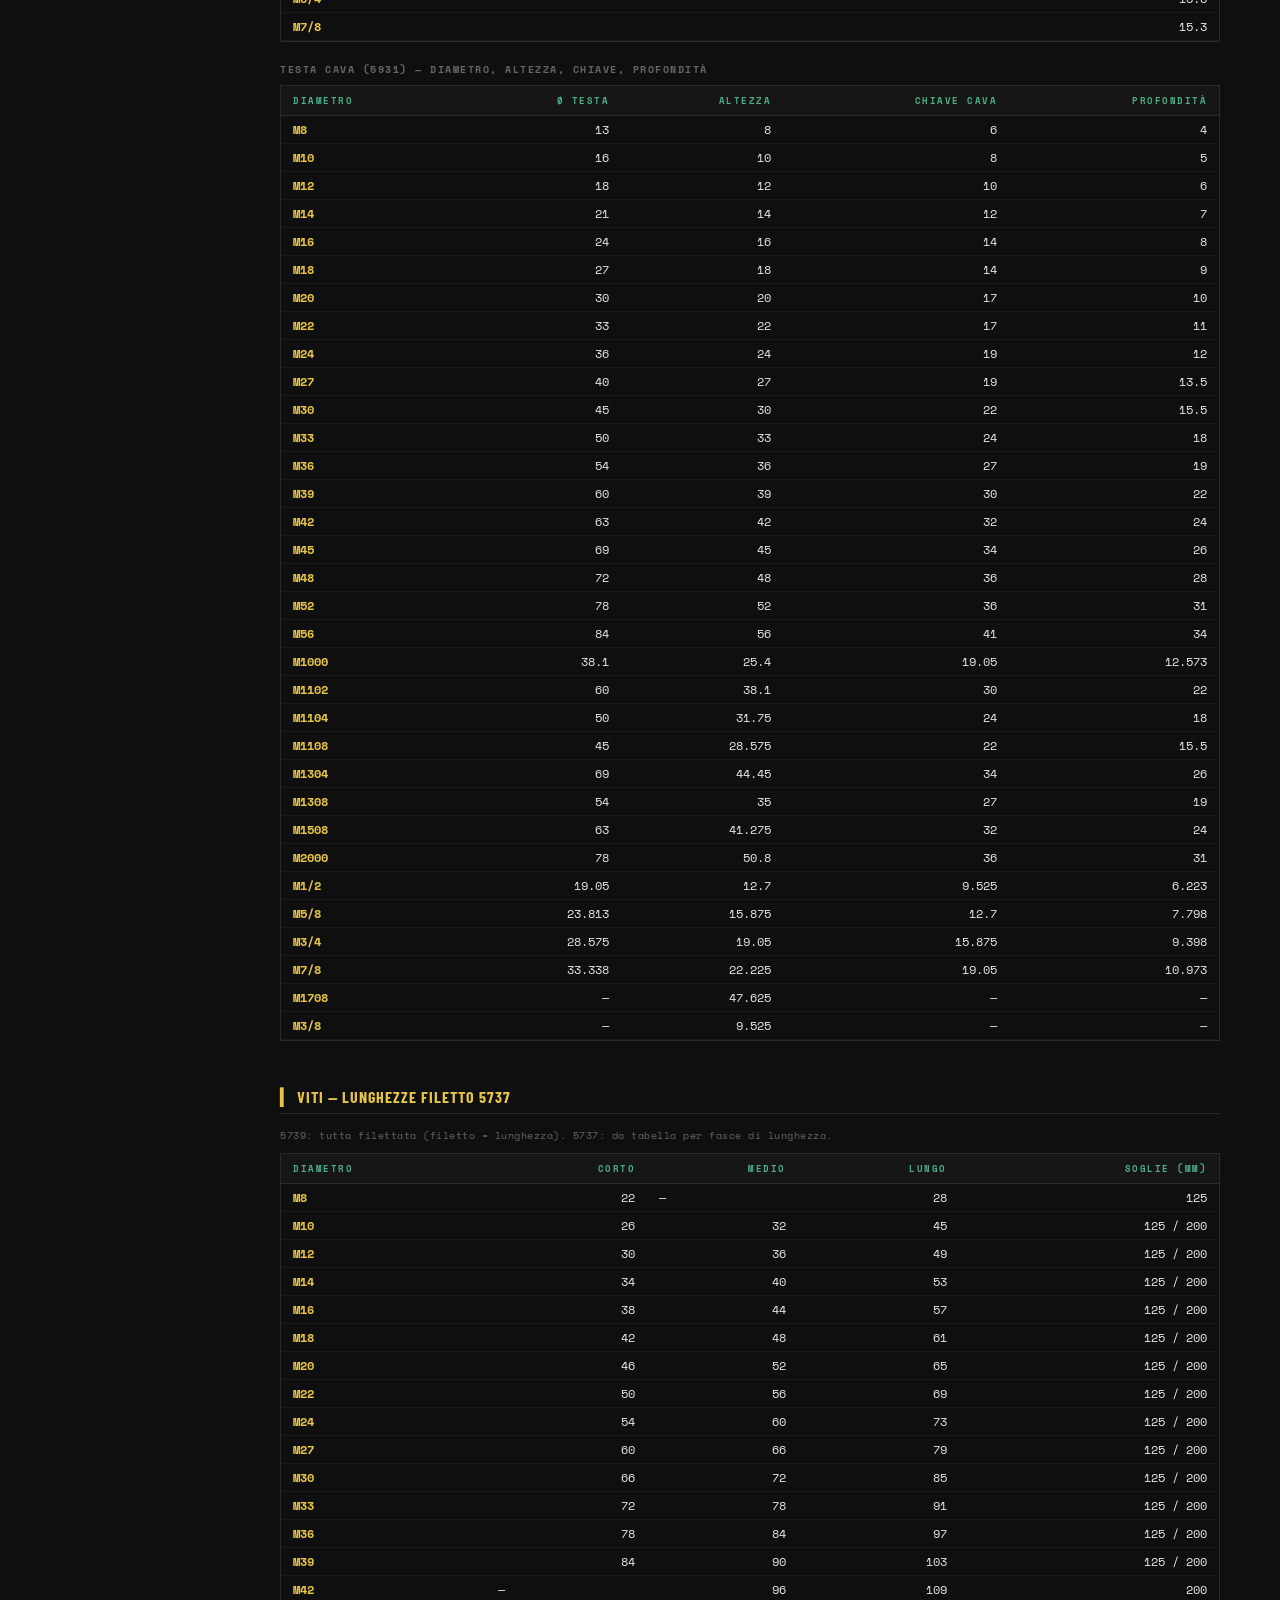
==== commit ea31659f: "feat: aggiunta macchina "Tela" al modello smusso (3 livelli di selezione) Nuova macchina dedicata "T" ====
--- a/consultazione.html
+++ b/consultazione.html
@@ -475,28 +475,30 @@
   }
   html += '</div>';
 
-  // --- Smusso (modello a 3 macchine) ---
-  html += section('sec-smusso', 'Smusso — Modello a 3 macchine');
-  html += `<div class="t-note">tempo_ciclo interpolato sul Ø nel range della macchina, poi moltiplicato per il moltiplicatore materiale (anch'esso interpolato sul Ø). Selezione macchina via SOGLIA su n_smussi (= qta × smussi_per_pezzo). Viti = 1 smusso/pezzo, tiranti = 2 smussi/pezzo. Gemello strutturale della sbavatura (stesso schema dati, stesso pattern di selezione: lotto grande → macchina dedicata, lotto piccolo → ceriotti, fallback → tornio).</div>`;
+  // --- Smusso (modello a 3 macchine dedicate + tornio fallback) ---
+  html += section('sec-smusso', 'Smusso — Modello a 3 macchine + tornio');
+  html += `<div class="t-note">tempo_ciclo interpolato nel range della macchina, poi moltiplicato per il moltiplicatore materiale (interpolato sul Ø). Copiatore e Ceriotti usano interpolazione 1D sul Ø; la Tela usa interpolazione 2D media (Ø+L)/2 per via del range lunghezza molto ampio (20–1100 mm). Selezione macchina a 3 livelli (vedi sotto). Viti = 1 smusso/pezzo, tiranti = 2 smussi/pezzo.</div>`;
   html += groupTitle('Smusso — Macchine');
   {
     const SM = T.smusso;
     let rows = '';
     const macchine = [
-      ['Copiatore', SM.copiatore],
-      ['Ceriotti',  SM.ceriotti],
+      ['Copiatore', SM.copiatore, '1D (Ø)'],
+      ['Tela',      SM.tela,      '2D ((Ø+L)/2)'],
+      ['Ceriotti',  SM.ceriotti,  '1D (Ø)'],
     ];
-    for (const [nome, m] of macchine) {
+    for (const [nome, m, interp] of macchine) {
       const dRange = `${m.diametro_min}–${m.diametro_max} mm`;
       const lMin = m.lunghezza_min != null ? m.lunghezza_min : '—';
       const lMax = m.lunghezza_max != null ? m.lunghezza_max : '—';
       const lRange = `${lMin}–${lMax} mm`;
-      rows += `<tr><td>${h(nome)}</td><td class="num">${dRange}</td><td class="num">${lRange}</td><td class="num">${m.tempo_ciclo_min_sec}→${m.tempo_ciclo_max_sec} s</td><td class="num">${m.setup_sec} s</td></tr>`;
-    }
-    rows += `<tr><td>${h('Tornio (fallback)')}</td><td class="num">—</td><td class="num">—</td><td class="num">${SM.tornio.tempo_ciclo_sec} s (fisso)</td><td class="num">${SM.tornio.setup_sec} s</td></tr>`;
-    html += tableWrap(`<thead><tr><th>Macchina</th><th class="num">Ø range</th><th class="num">Lungh. range</th><th class="num">Tempo ciclo</th><th class="num">Setup</th></tr></thead><tbody>${rows}</tbody>`);
+      rows += `<tr><td>${h(nome)}</td><td class="num">${dRange}</td><td class="num">${lRange}</td><td class="num">${m.tempo_ciclo_min_sec}→${m.tempo_ciclo_max_sec} s</td><td class="num">${m.setup_sec} s</td><td>${h(interp)}</td></tr>`;
+    }
+    rows += `<tr><td>${h('Tornio (fallback)')}</td><td class="num">—</td><td class="num">—</td><td class="num">${SM.tornio.tempo_ciclo_sec} s (fisso)</td><td class="num">${SM.tornio.setup_sec} s</td><td>—</td></tr>`;
+    html += tableWrap(`<thead><tr><th>Macchina</th><th class="num">Ø range</th><th class="num">Lungh. range</th><th class="num">Tempo ciclo</th><th class="num">Setup</th><th>Interpolazione</th></tr></thead><tbody>${rows}</tbody>`);
   }
   html += groupTitle('Smusso — Moltiplicatori materiale');
+  html += `<div class="t-note">Moltiplicatori applicati al tempo ciclo, interpolati 1D sul Ø nel range della macchina. Validi per tutte e 3 le macchine dedicate (copiatore, tela, ceriotti). Il tornio fallback NON applica moltiplicatori (tempo già nominale).</div>`;
   {
     const mults = T.smusso.moltiplicatori_materiale;
     let rows = '';
@@ -505,8 +507,15 @@
     }
     html += tableWrap(`<thead><tr><th>Categoria</th><th class="num">Molt. min→max</th></tr></thead><tbody>${rows}</tbody>`);
   }
-  html += groupTitle('Smusso — Regola selezione macchina');
-  html += `<div class="t-note">n_smussi ≥ ${T.smusso.soglia_qta_normale} → preferenza Copiatore (lotti grandi); n_smussi &lt; ${T.smusso.soglia_qta_normale} → preferenza Ceriotti (lotti piccoli); fallback reciproco se la prima scelta è fuori range, altrimenti Tornio (tempo fisso, nessun moltiplicatore materiale). Stesso pattern di selezione della sbavatura.</div>`;
+  html += groupTitle('Smusso — Regola selezione macchina (3 livelli)');
+  html += `<div class="t-note">Selezione gerarchica con 2 soglie. <strong>NB sulle unità</strong>: la soglia Tela è su <code>qta</code> (pezzi fisici), la soglia Normale è su <code>n_smussi</code> (= qta × smussi_per_pezzo). Per i tiranti (2 smussi/pezzo) le due soglie si "dimezzano" effettivamente in termini di qta.</div>`;
+  {
+    let rows = '';
+    rows += `<tr><td><strong>1. Lotto piccolissimo</strong></td><td>qta ≤ ${T.smusso.soglia_qta_tela}</td><td>preferenza <strong>Tela</strong> (setup breve, ciclo cresce con L)</td><td>fallback: Ceriotti → Copiatore → Tornio</td></tr>`;
+    rows += `<tr><td><strong>2. Lotto grande</strong></td><td>n_smussi ≥ ${T.smusso.soglia_qta_normale}</td><td>preferenza <strong>Copiatore</strong> (setup 30min, ammortizzato sui grandi numeri)</td><td>fallback: Ceriotti → Tornio</td></tr>`;
+    rows += `<tr><td><strong>3. Lotto medio</strong></td><td>altrimenti</td><td>preferenza <strong>Ceriotti</strong> (setup 15min, no minimo lunghezza)</td><td>fallback: Copiatore → Tornio</td></tr>`;
+    html += tableWrap(`<thead><tr><th>Livello</th><th>Condizione</th><th>Macchina preferita</th><th>Fallback</th></tr></thead><tbody>${rows}</tbody>`);
+  }
   html += '</div>';
 
   // --- Rullatura ---
@@ -957,7 +966,7 @@
 </script>
 
 <script type="module">
-import { VERSION, VERSION_DATE, formatDataItaliana } from './lib/version.js?v=13';
+import { VERSION, VERSION_DATE, formatDataItaliana } from './lib/version.js?v=15';
 document.getElementById('header-right').innerHTML =
   `<span class="version">v${VERSION}</span>` +
   `<span class="version-sep">·</span>` +
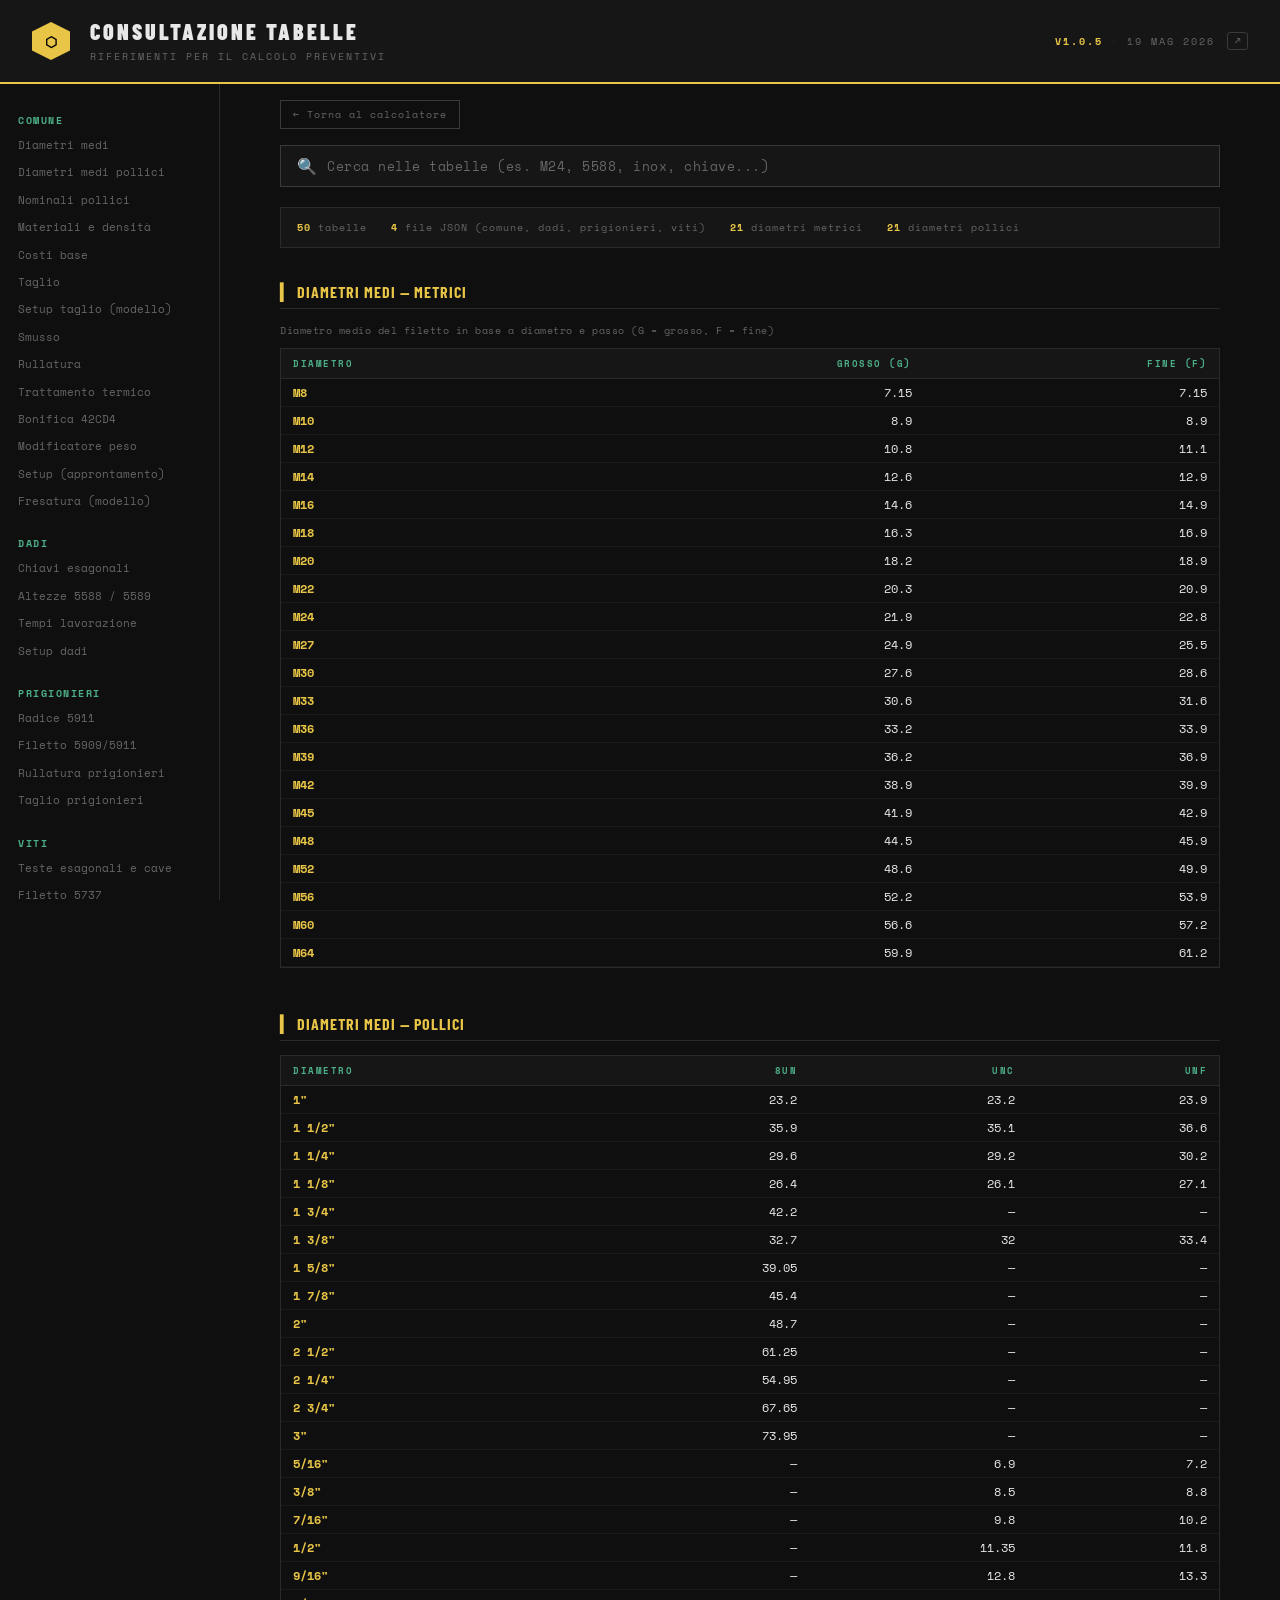
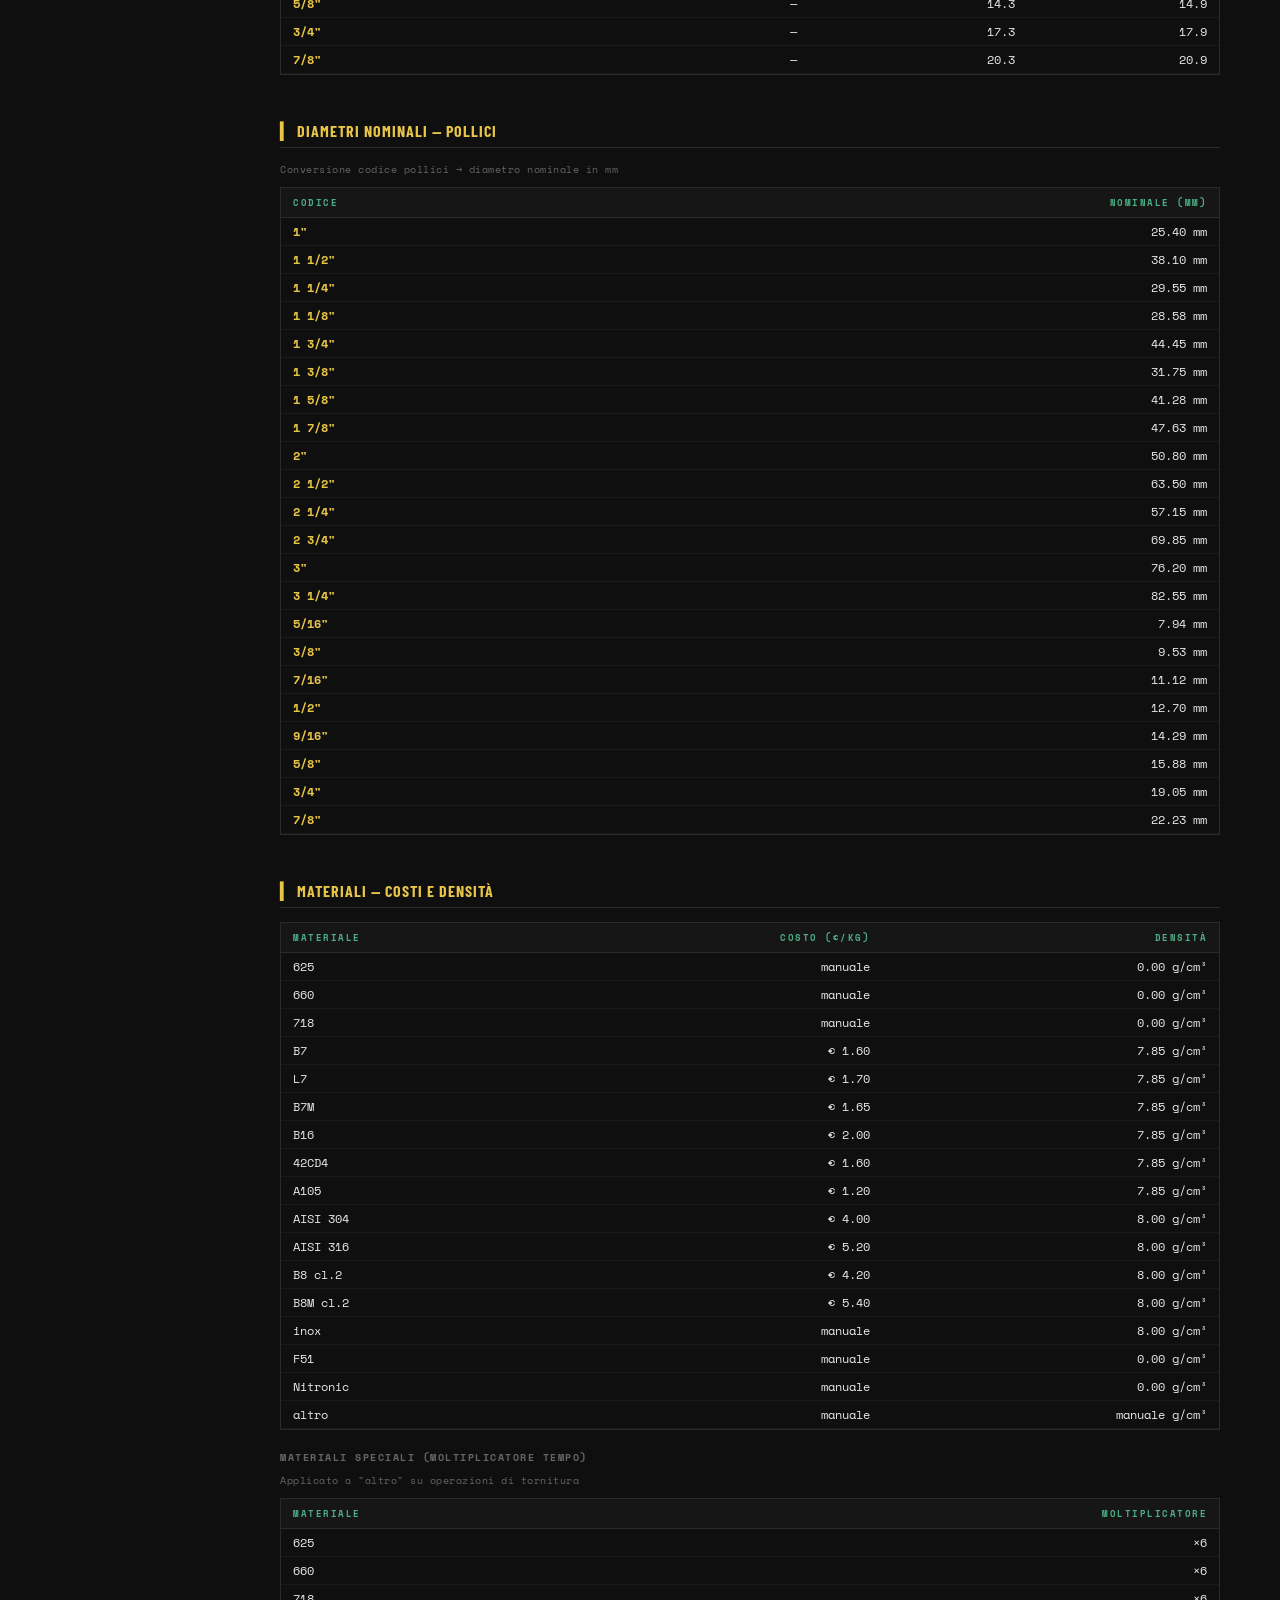
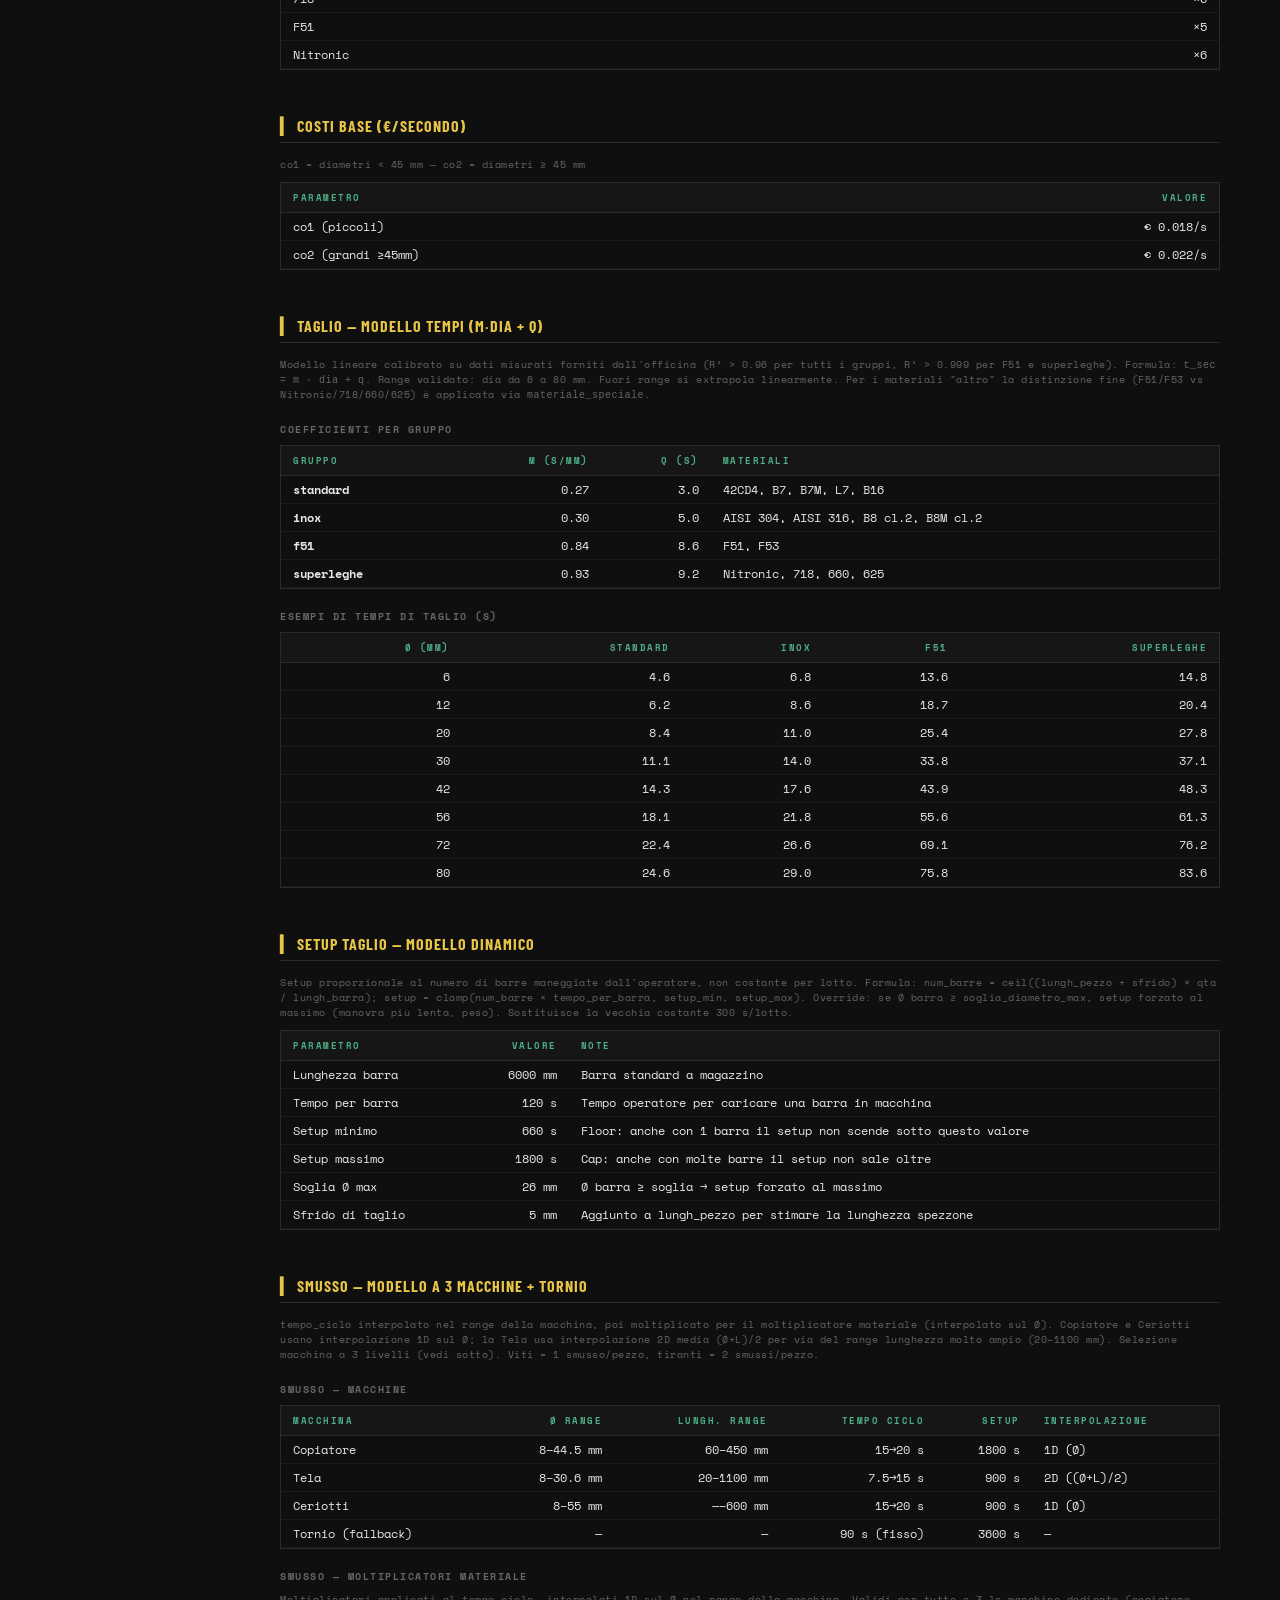
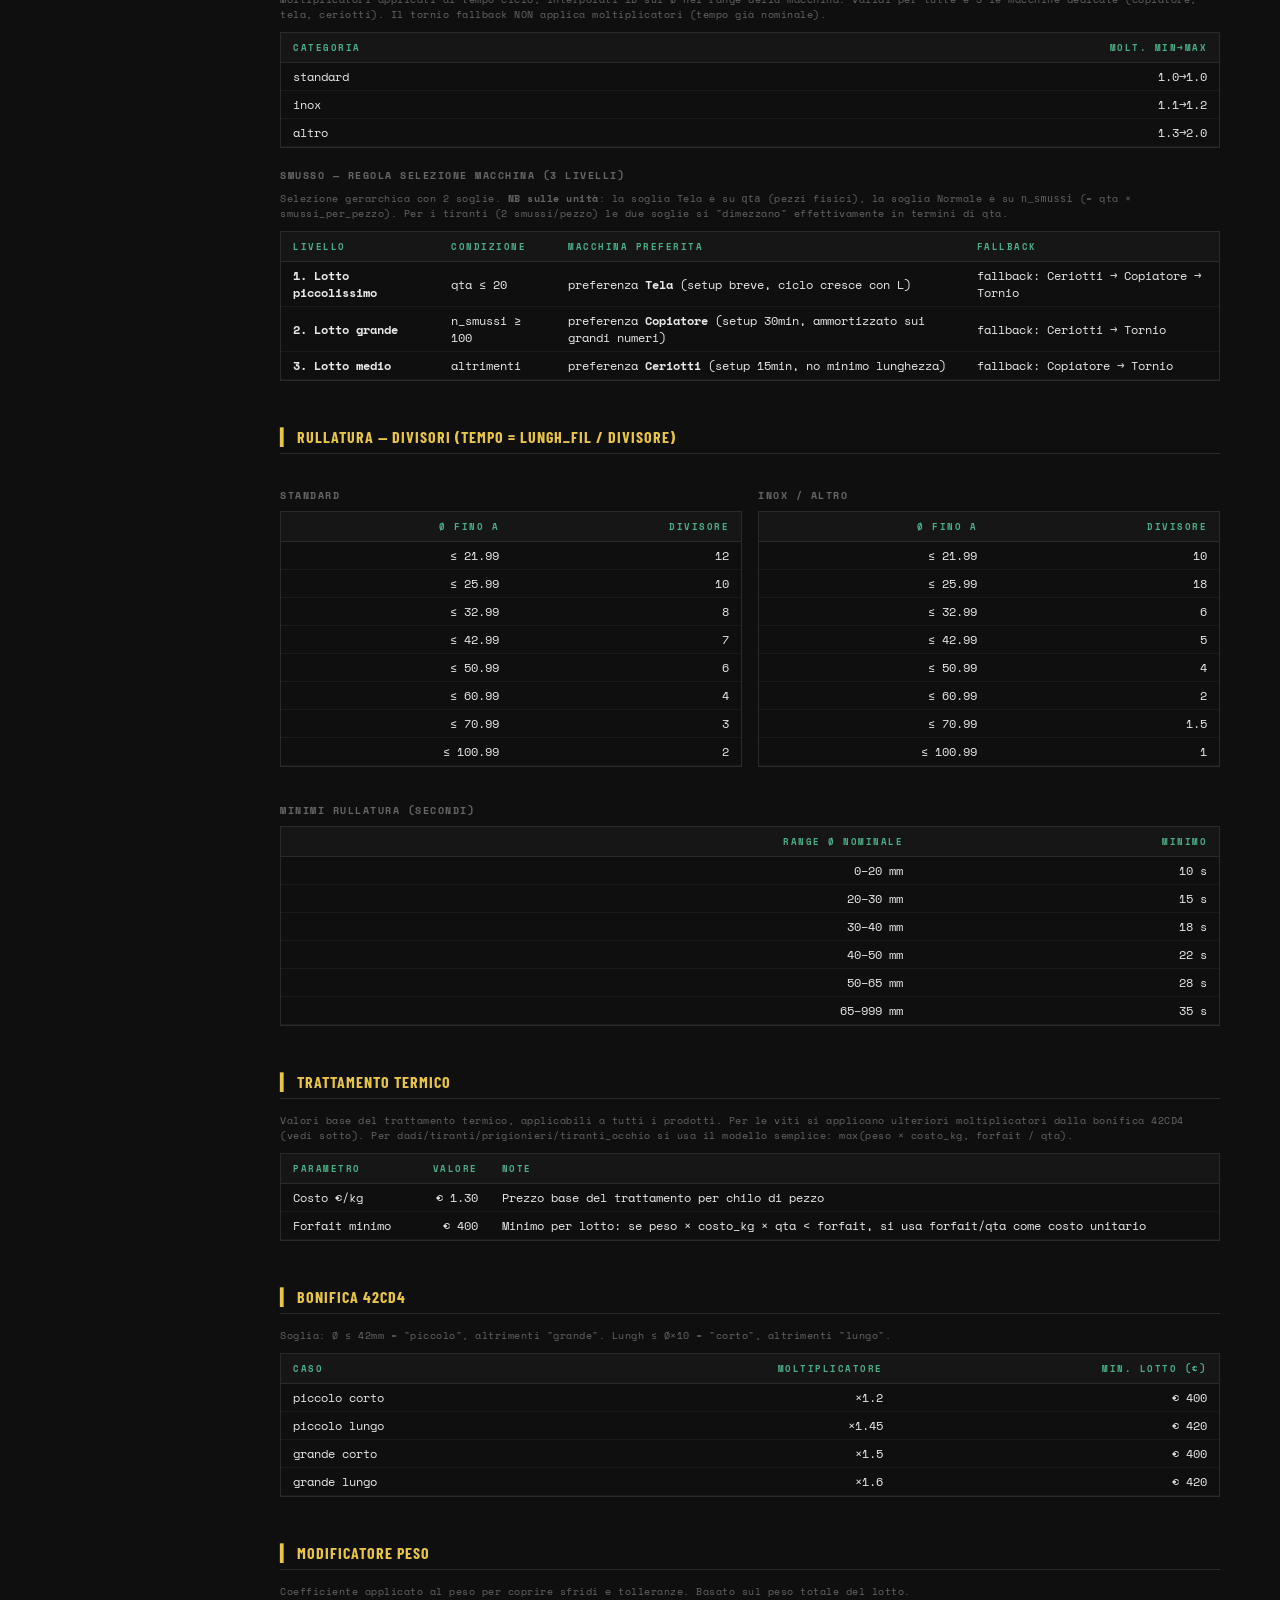
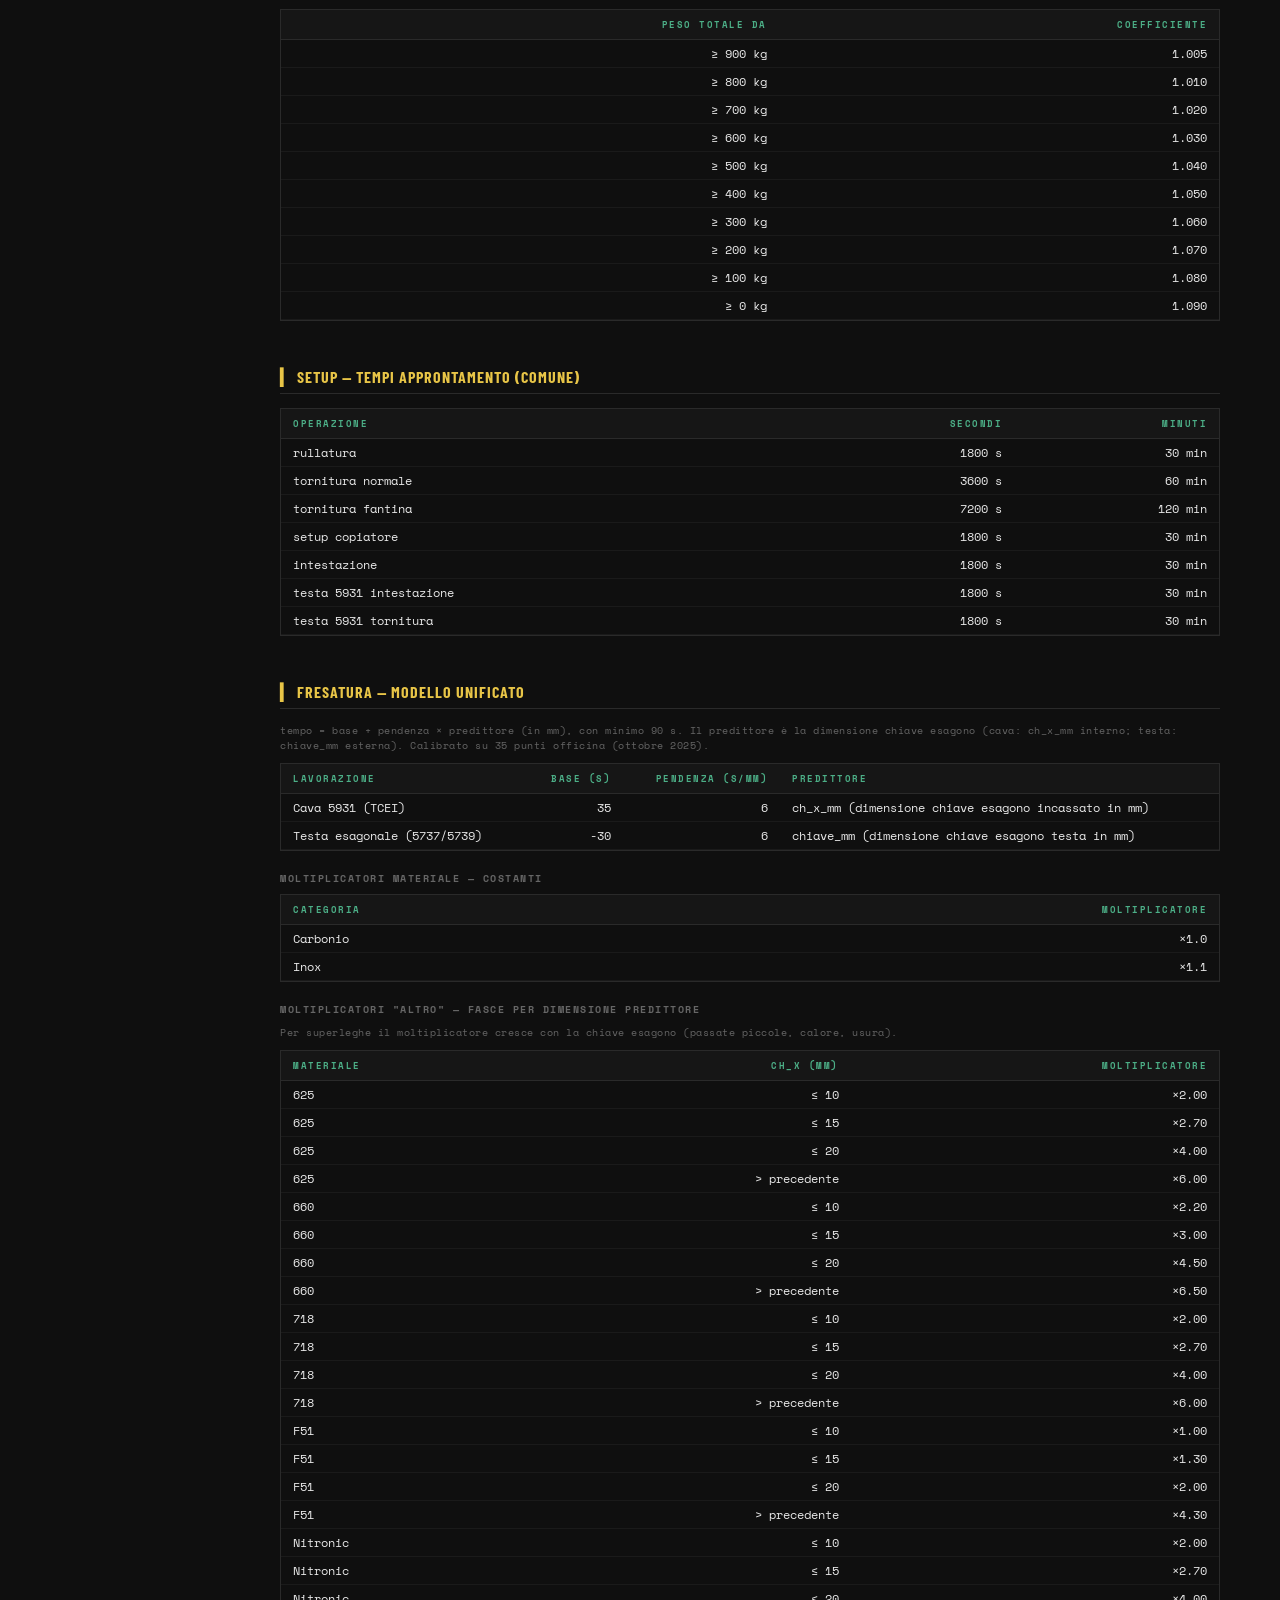
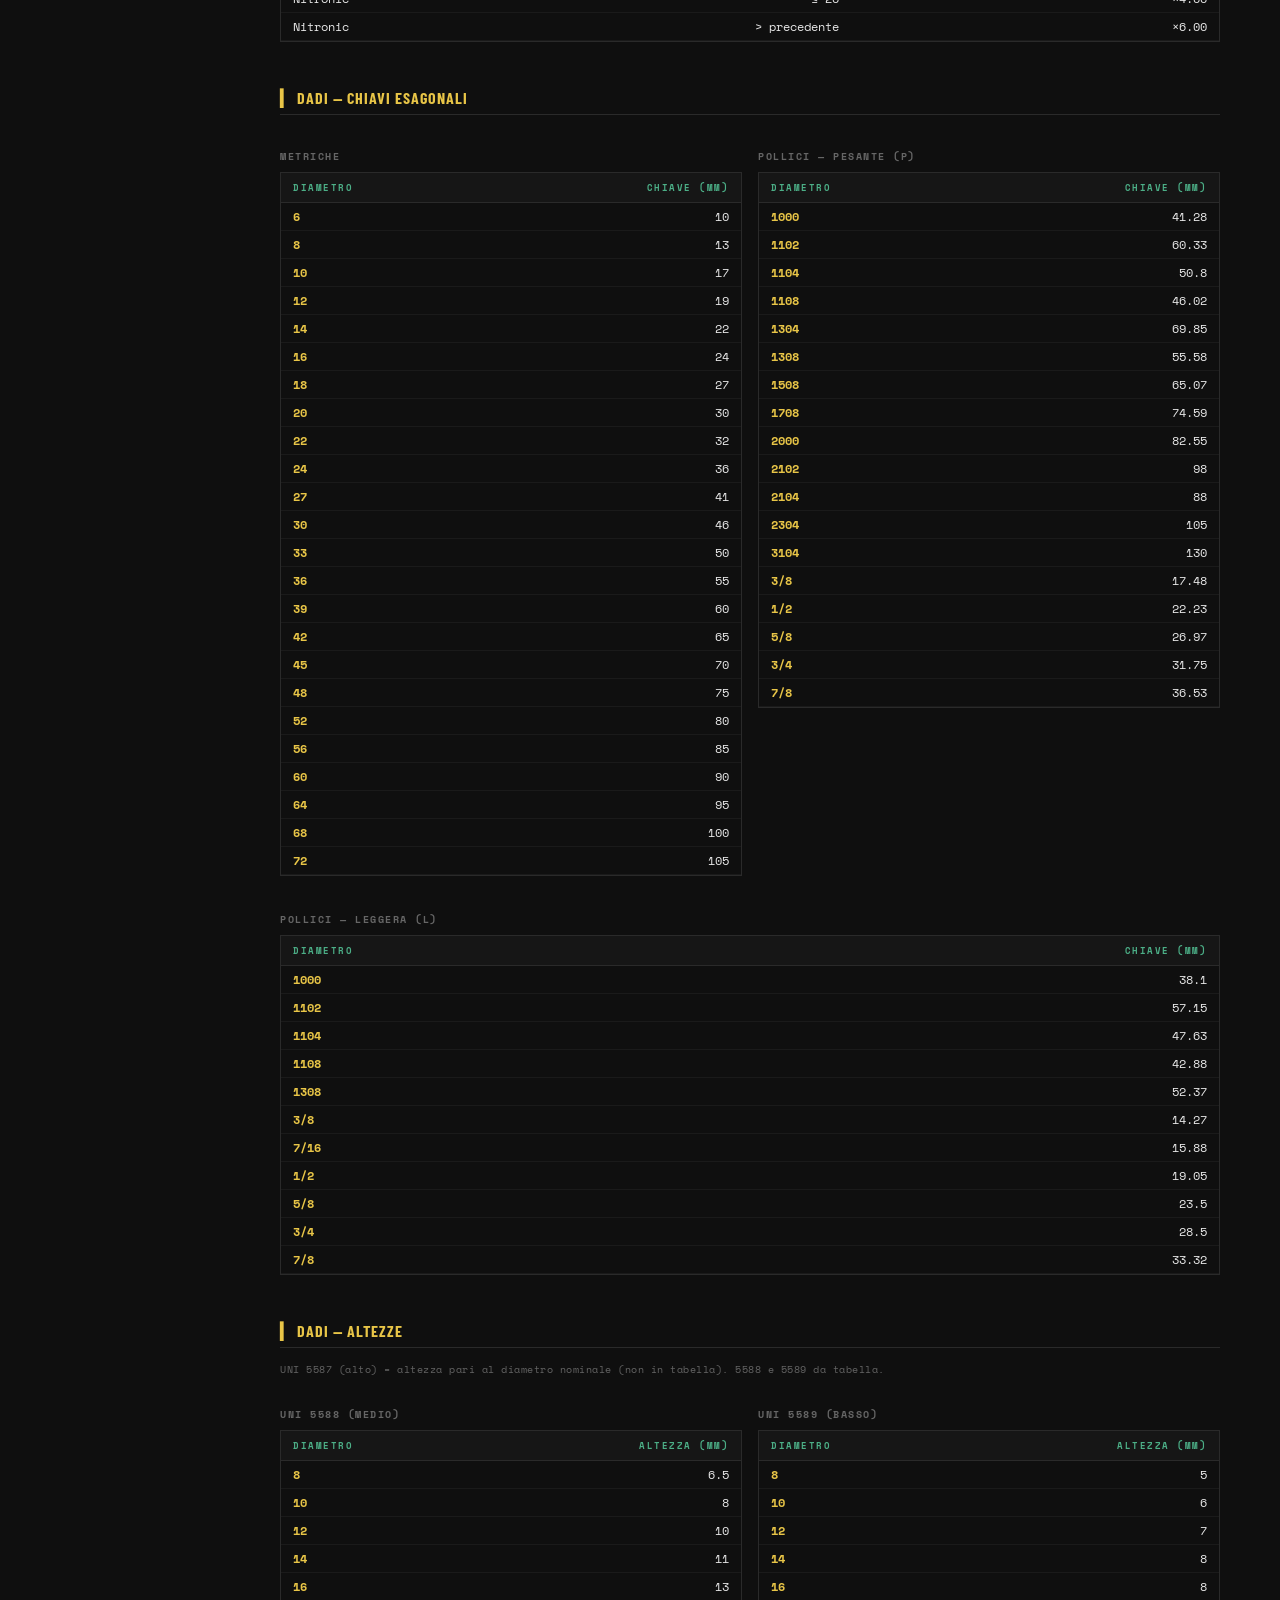
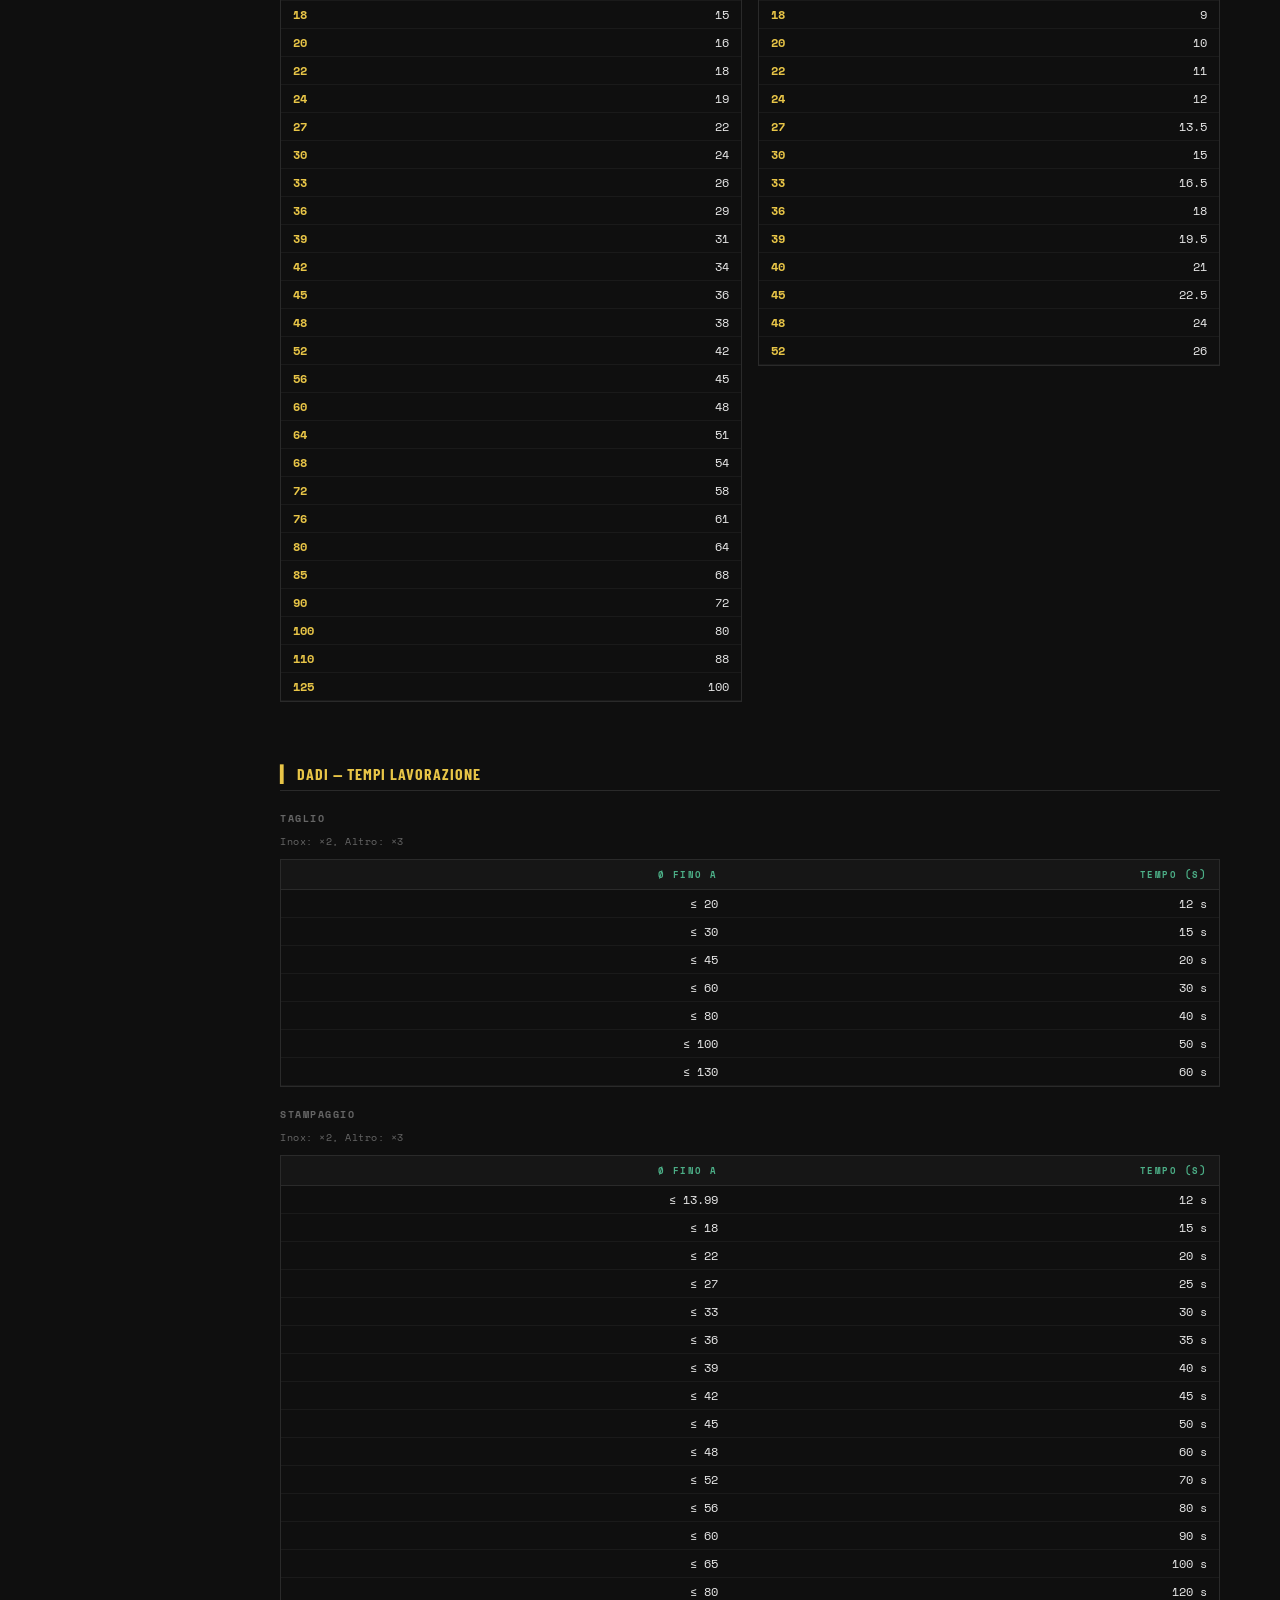
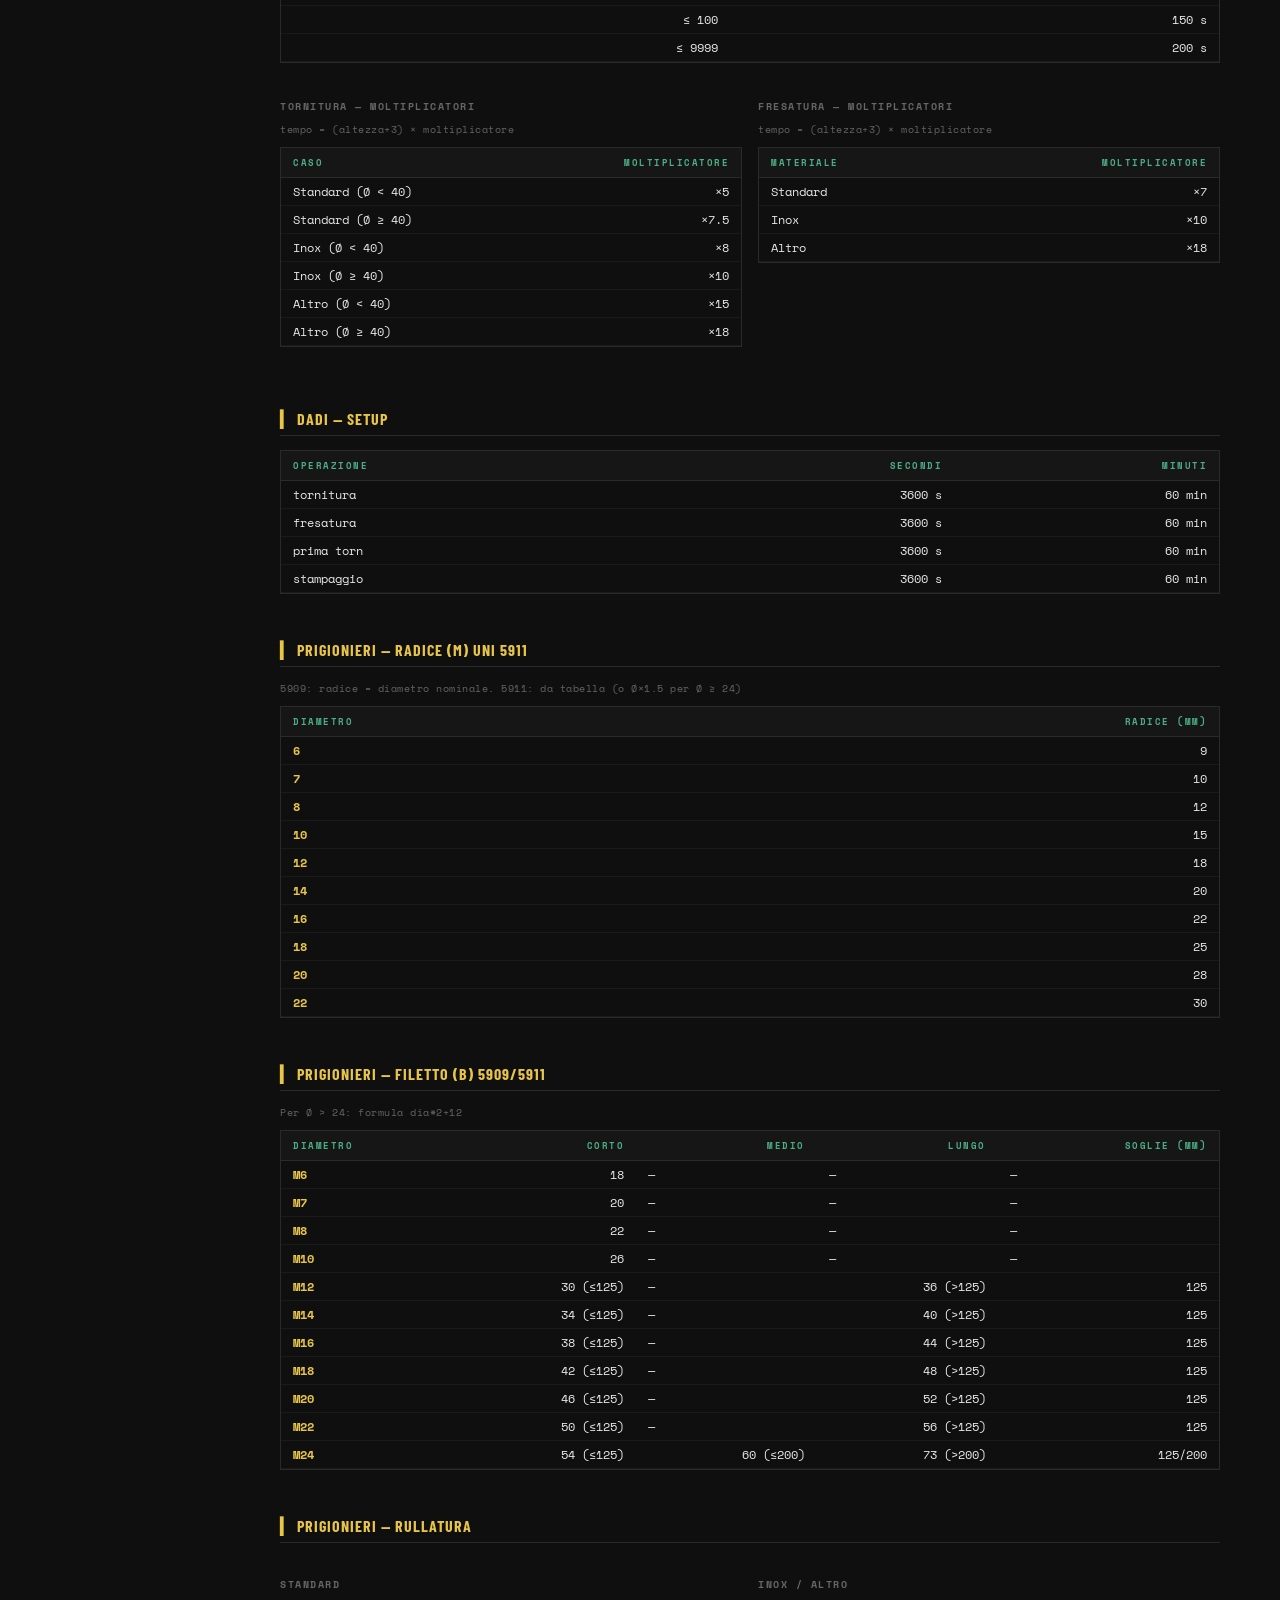
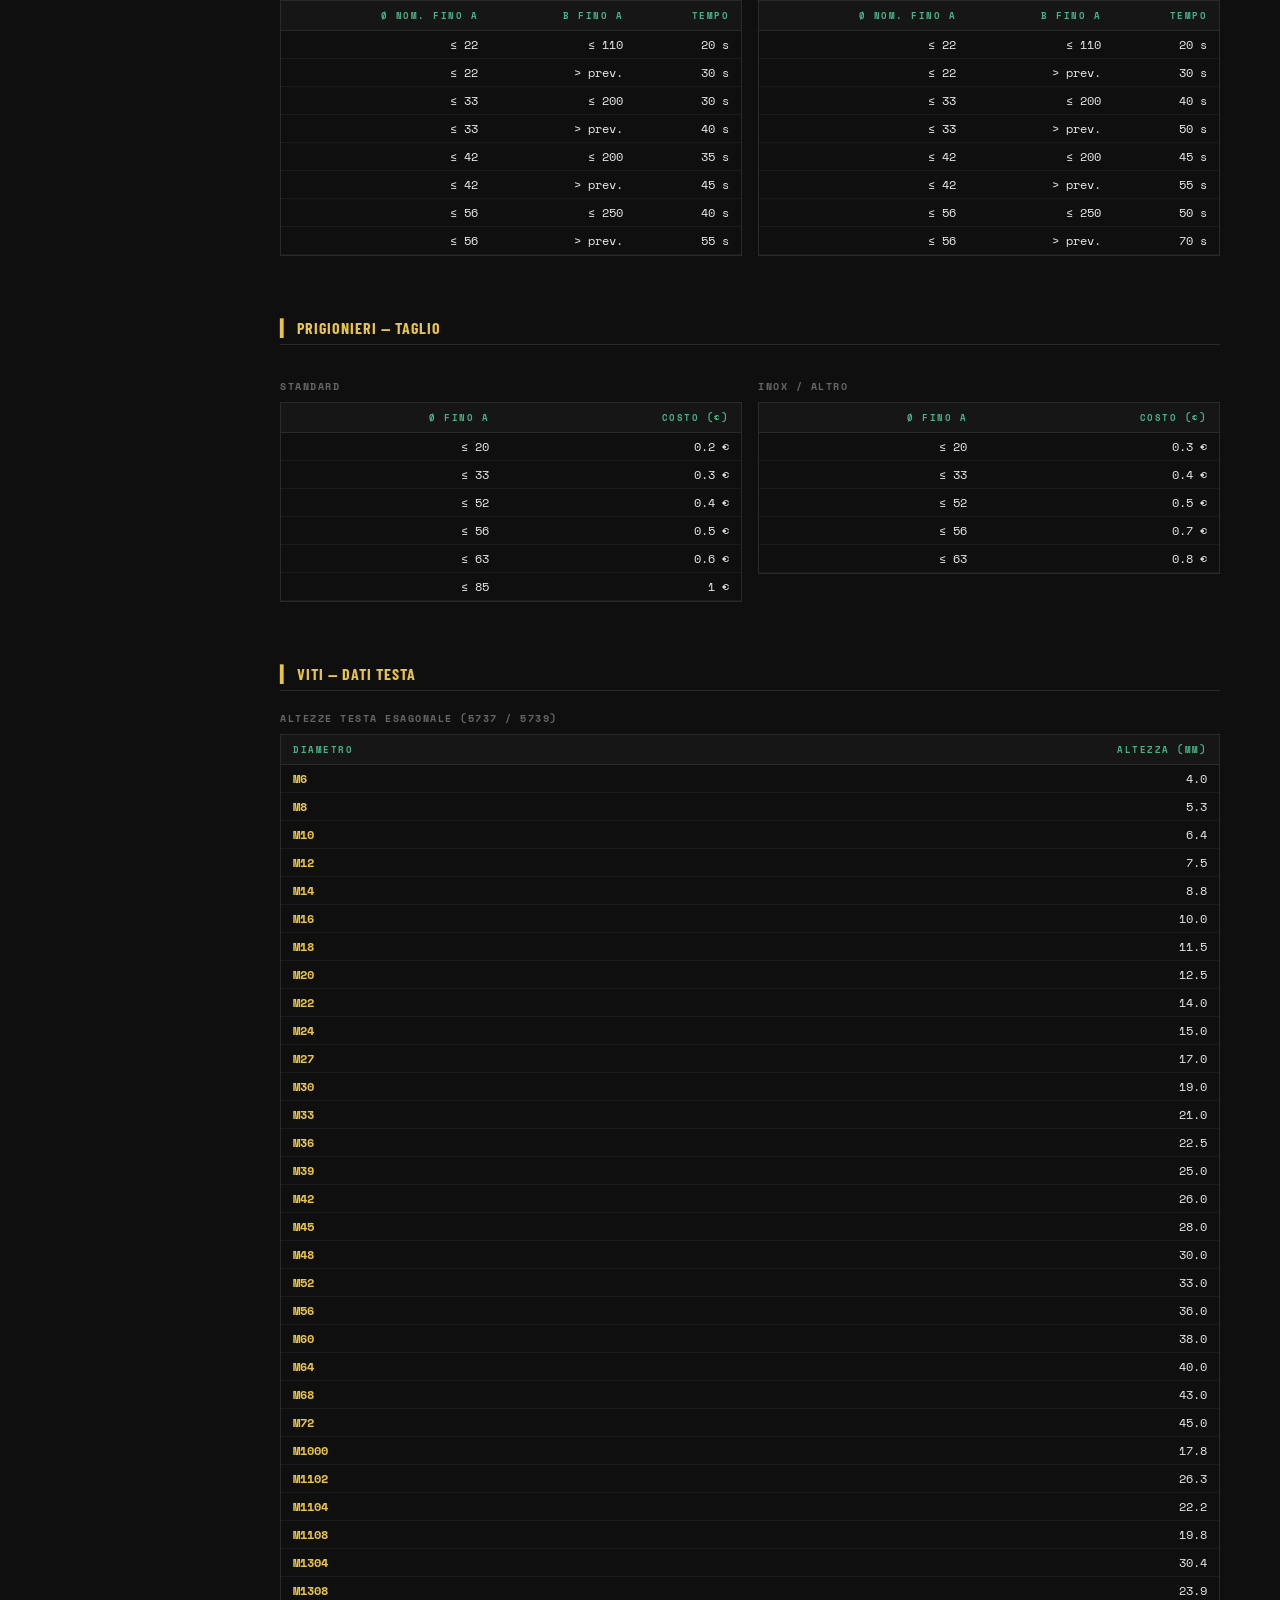
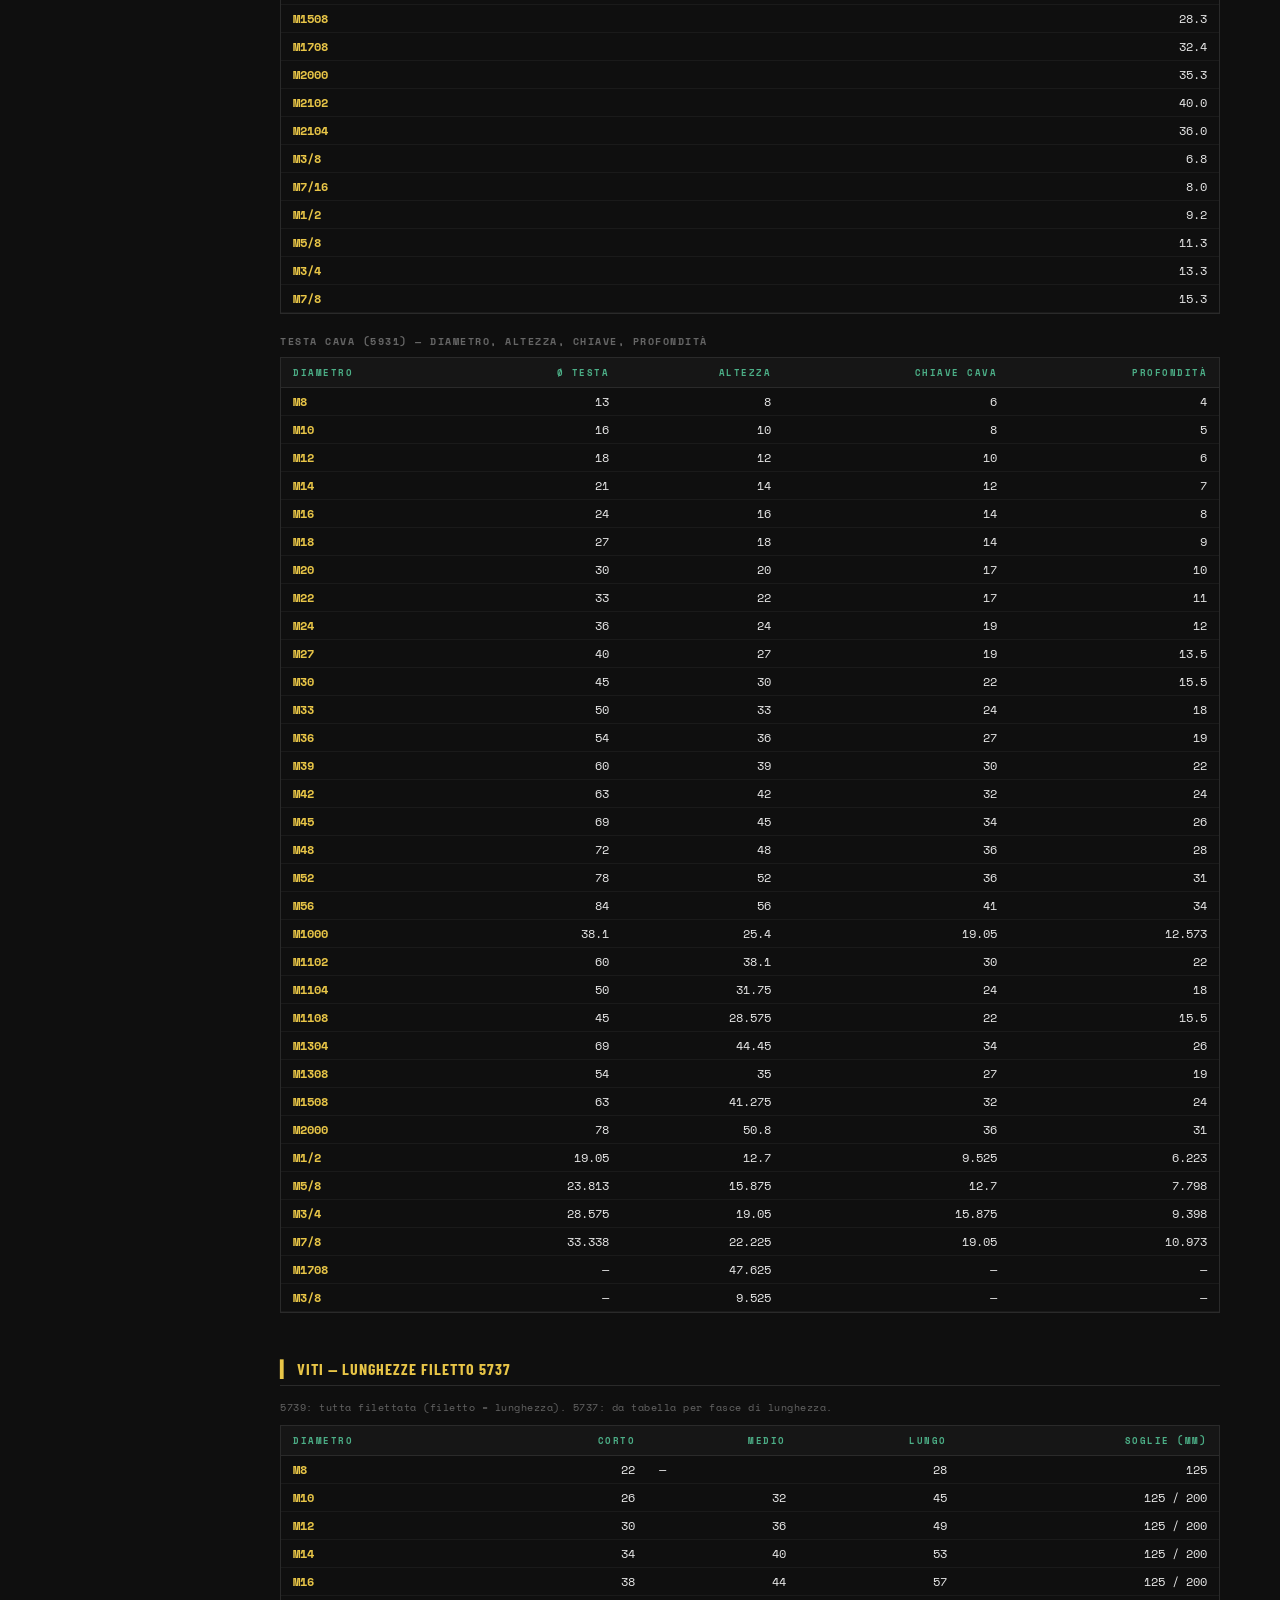
==== commit b79cb647: "refactor(taglio): callsite passano materiale_speciale; consultazione aggiornata - moduli/tiranti_uni" ====
--- a/consultazione.html
+++ b/consultazione.html
@@ -452,12 +452,40 @@
   }
   html += '</div>';
 
-  // --- Taglio ---
-  html += section('sec-taglio', 'Taglio — Costi diretti');
-  html += '<div class="t-grid-2">';
-  html += '<div>' + groupTitle('Standard') + tierTable(T.taglio.standard, 'costo', 'Costo (€)', '€') + '</div>';
-  html += '<div>' + groupTitle('Inox / Altro') + tierTable(T.taglio.inox_altro, 'costo', 'Costo (€)', '€') + '</div>';
-  html += '</div></div>';
+  // --- Taglio (modello lineare per gruppo materiale) ---
+  html += section('sec-taglio', 'Taglio — Modello tempi (m·dia + q)');
+  html += `<div class="t-note">Modello lineare calibrato su dati misurati forniti dall'officina (R² > 0.96 per tutti i gruppi, R² > 0.999 per F51 e superleghe). Formula: <code>t_sec = m · dia + q</code>. Range validato: dia da ${T.taglio.range_dia_validato.min} a ${T.taglio.range_dia_validato.max} mm. Fuori range si extrapola linearmente. Per i materiali "altro" la distinzione fine (F51/F53 vs Nitronic/718/660/625) è applicata via <code>materiale_speciale</code>.</div>`;
+  html += groupTitle('Coefficienti per gruppo');
+  {
+    let rows = '';
+    for (const [nome, g] of Object.entries(T.taglio.gruppi)) {
+      const matStr = g.materiali.join(', ');
+      rows += `<tr><td><strong>${h(nome)}</strong></td><td class="num">${fmt(g.m, 2)}</td><td class="num">${fmt(g.q, 1)}</td><td>${h(matStr)}</td></tr>`;
+    }
+    html += tableWrap(`<thead><tr><th>Gruppo</th><th class="num">m (s/mm)</th><th class="num">q (s)</th><th>Materiali</th></tr></thead><tbody>${rows}</tbody>`);
+  }
+  html += groupTitle('Esempi di tempi di taglio (s)');
+  {
+    // Tabella di documentazione: valori calcolati a priori per i diametri
+    // tipici e per i 4 gruppi materiale. Hardcoded perché sono valori
+    // illustrativi della formula (vivono accanto al modello che li produce).
+    const esempi = [
+      [6,   4.6,  6.8, 13.6, 14.8],
+      [12,  6.2,  8.6, 18.7, 20.4],
+      [20,  8.4, 11.0, 25.4, 27.8],
+      [30, 11.1, 14.0, 33.8, 37.1],
+      [42, 14.3, 17.6, 43.9, 48.3],
+      [56, 18.1, 21.8, 55.6, 61.3],
+      [72, 22.4, 26.6, 69.1, 76.2],
+      [80, 24.6, 29.0, 75.8, 83.6],
+    ];
+    let rows = '';
+    for (const [dia, std, inox, f51, sup] of esempi) {
+      rows += `<tr><td class="num">${dia}</td><td class="num">${fmt(std, 1)}</td><td class="num">${fmt(inox, 1)}</td><td class="num">${fmt(f51, 1)}</td><td class="num">${fmt(sup, 1)}</td></tr>`;
+    }
+    html += tableWrap(`<thead><tr><th class="num">Ø (mm)</th><th class="num">standard</th><th class="num">inox</th><th class="num">F51</th><th class="num">superleghe</th></tr></thead><tbody>${rows}</tbody>`);
+  }
+  html += '</div>';
 
   // --- Setup taglio (modello dinamico) ---
   html += section('sec-setup-taglio', 'Setup taglio — Modello dinamico');
@@ -966,7 +994,7 @@
 </script>
 
 <script type="module">
-import { VERSION, VERSION_DATE, formatDataItaliana } from './lib/version.js?v=15';
+import { VERSION, VERSION_DATE, formatDataItaliana } from './lib/version.js?v=17';
 document.getElementById('header-right').innerHTML =
   `<span class="version">v${VERSION}</span>` +
   `<span class="version-sep">·</span>` +
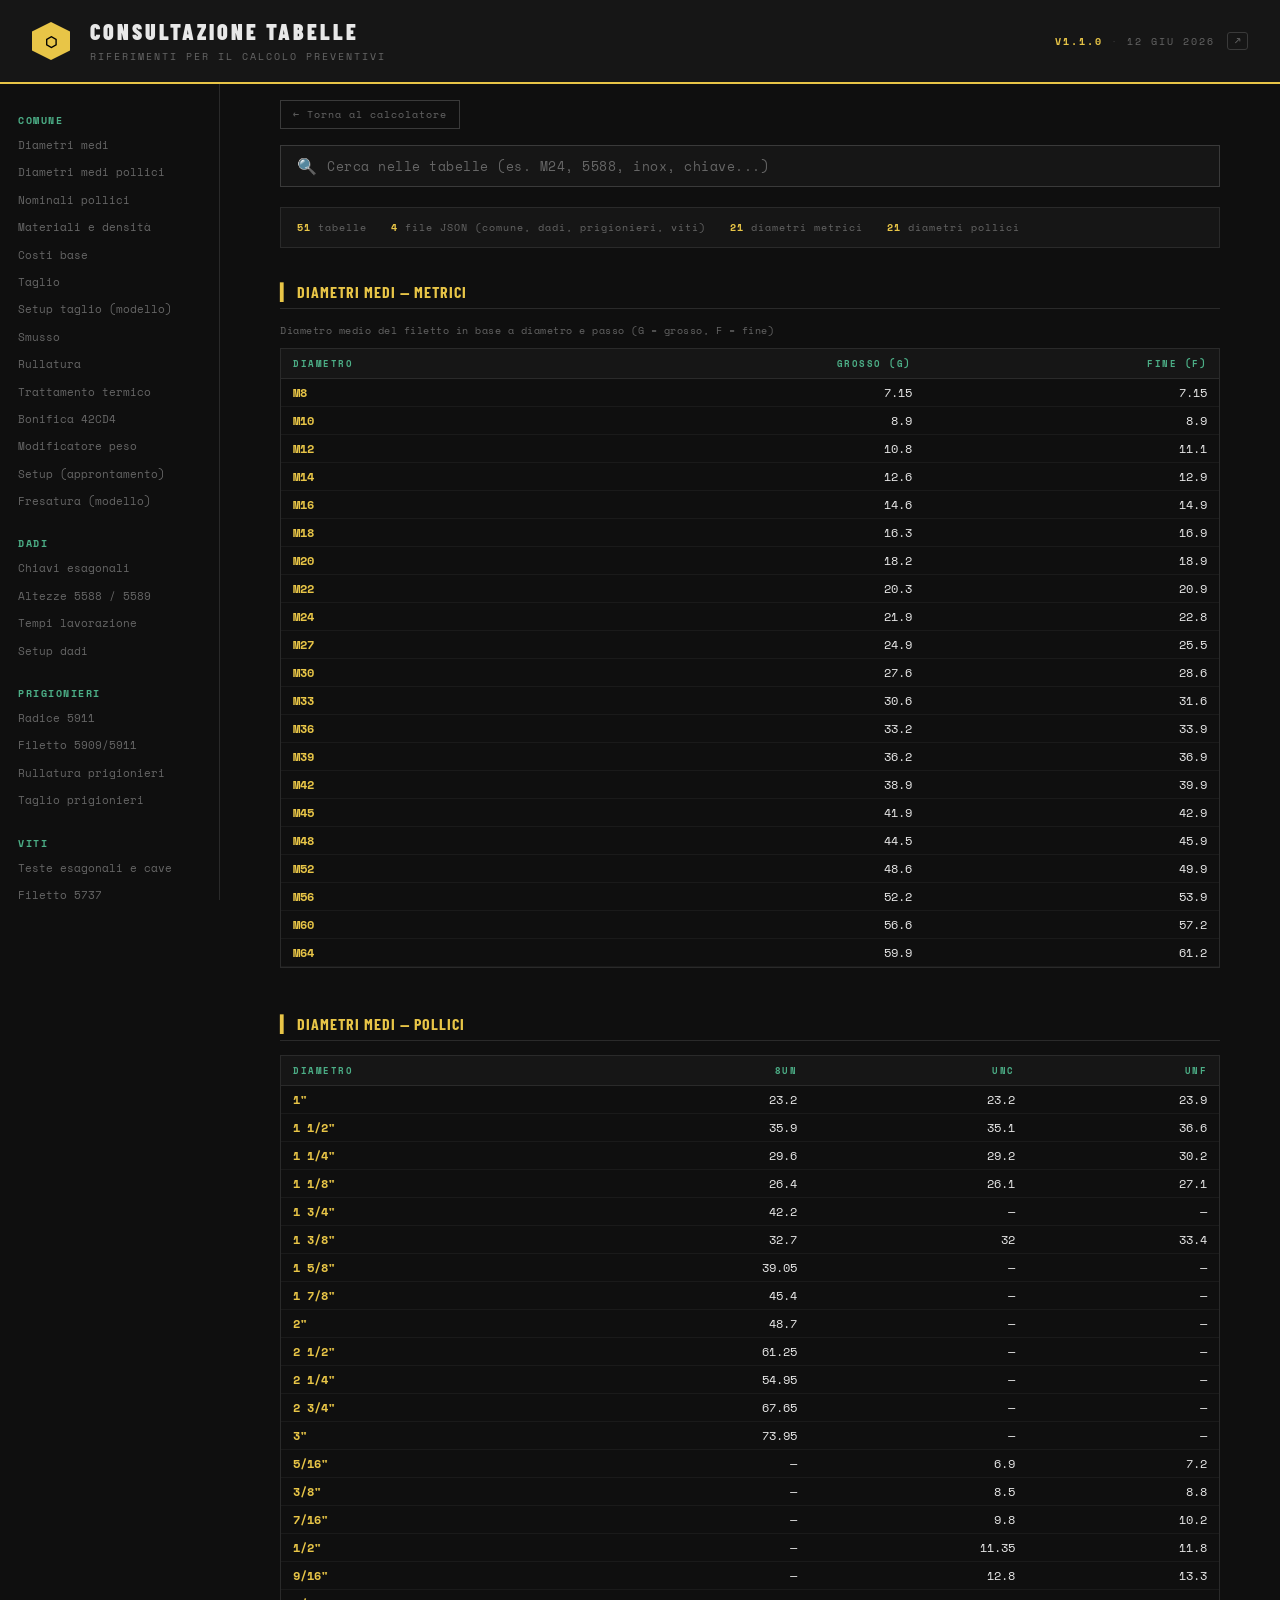
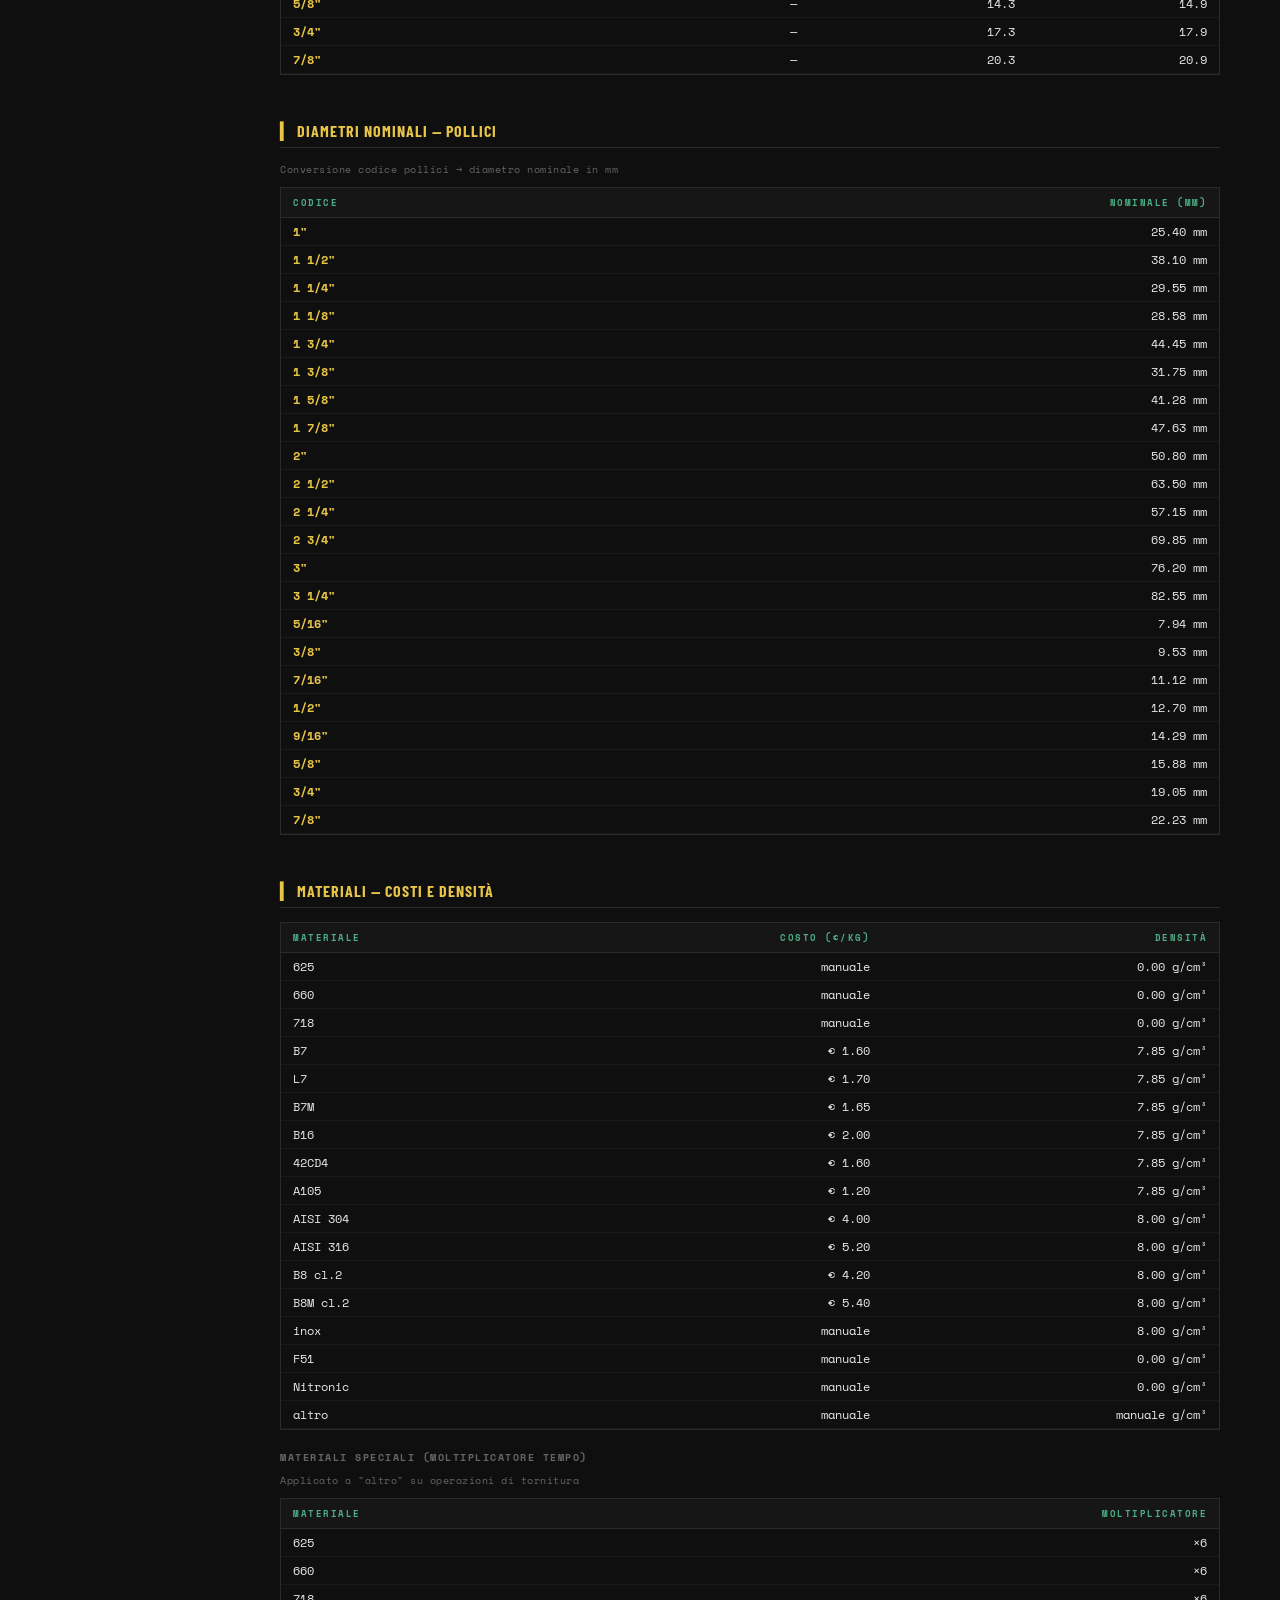
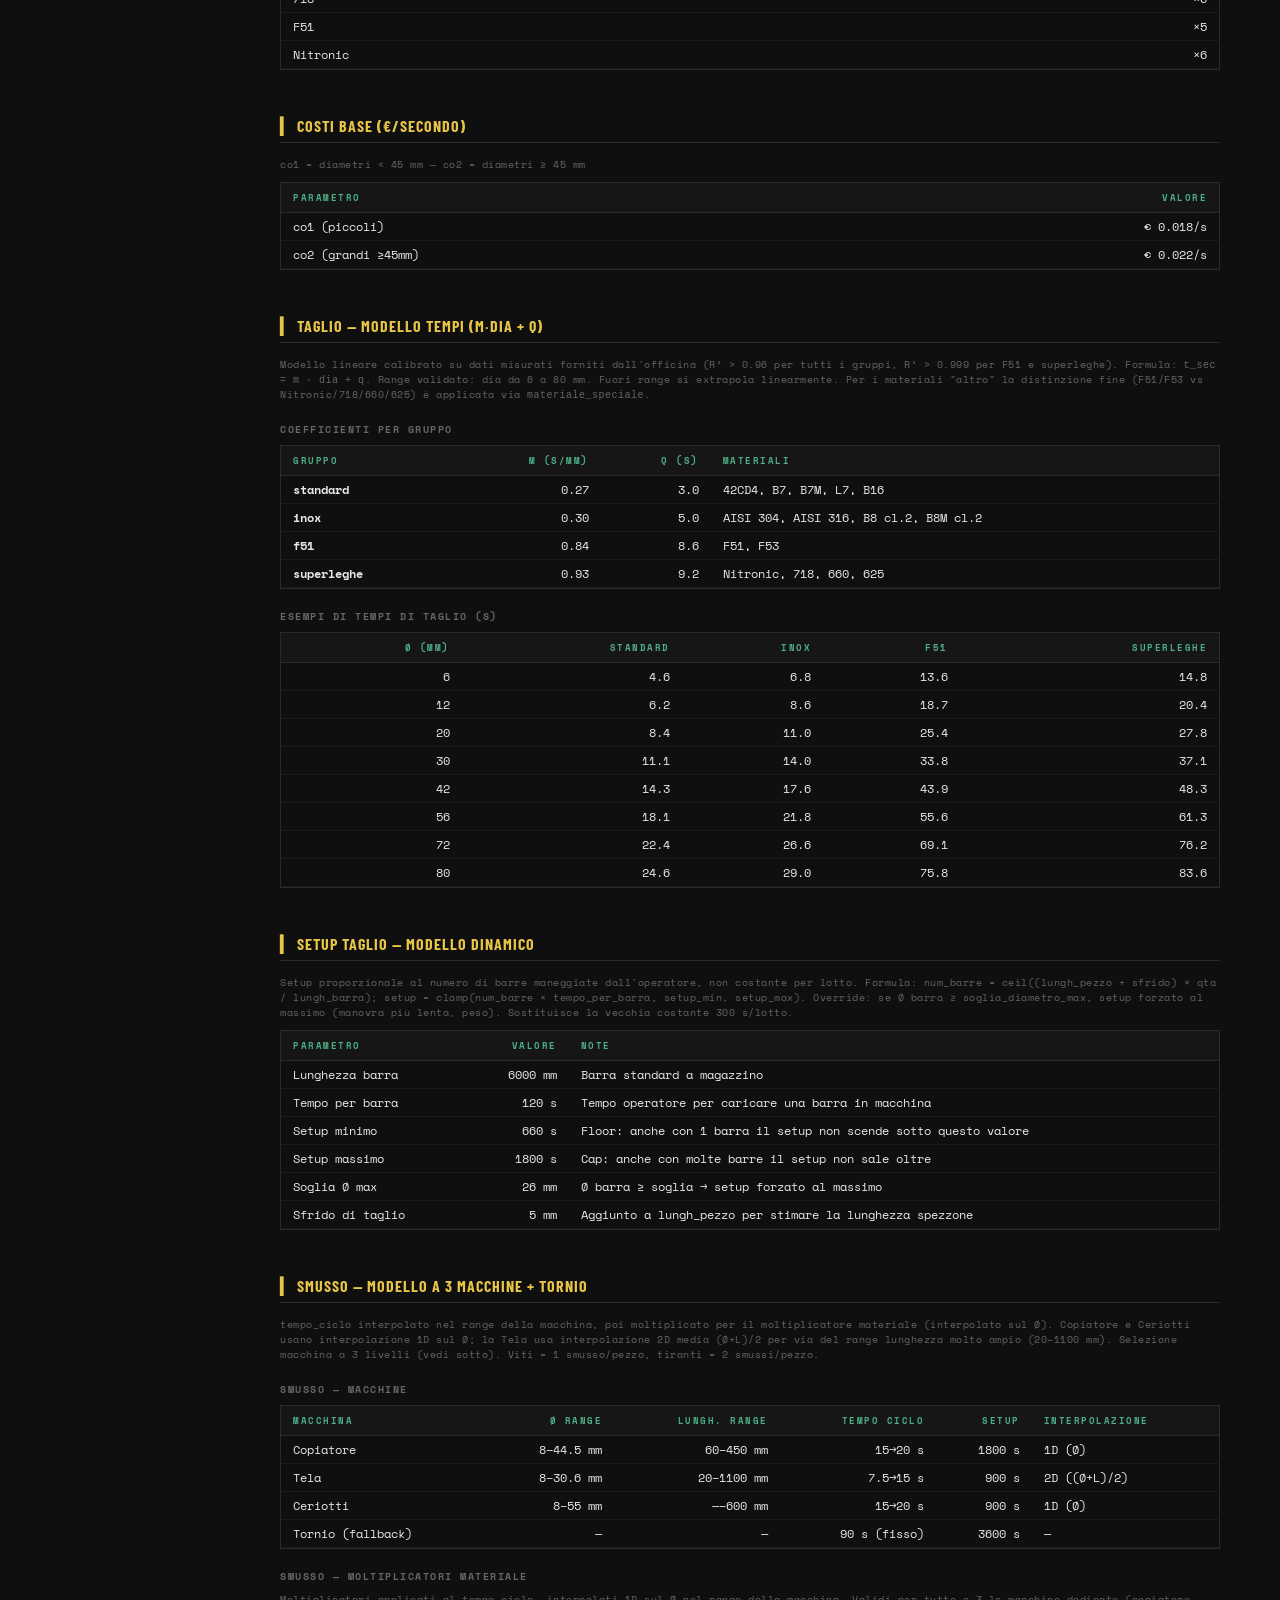
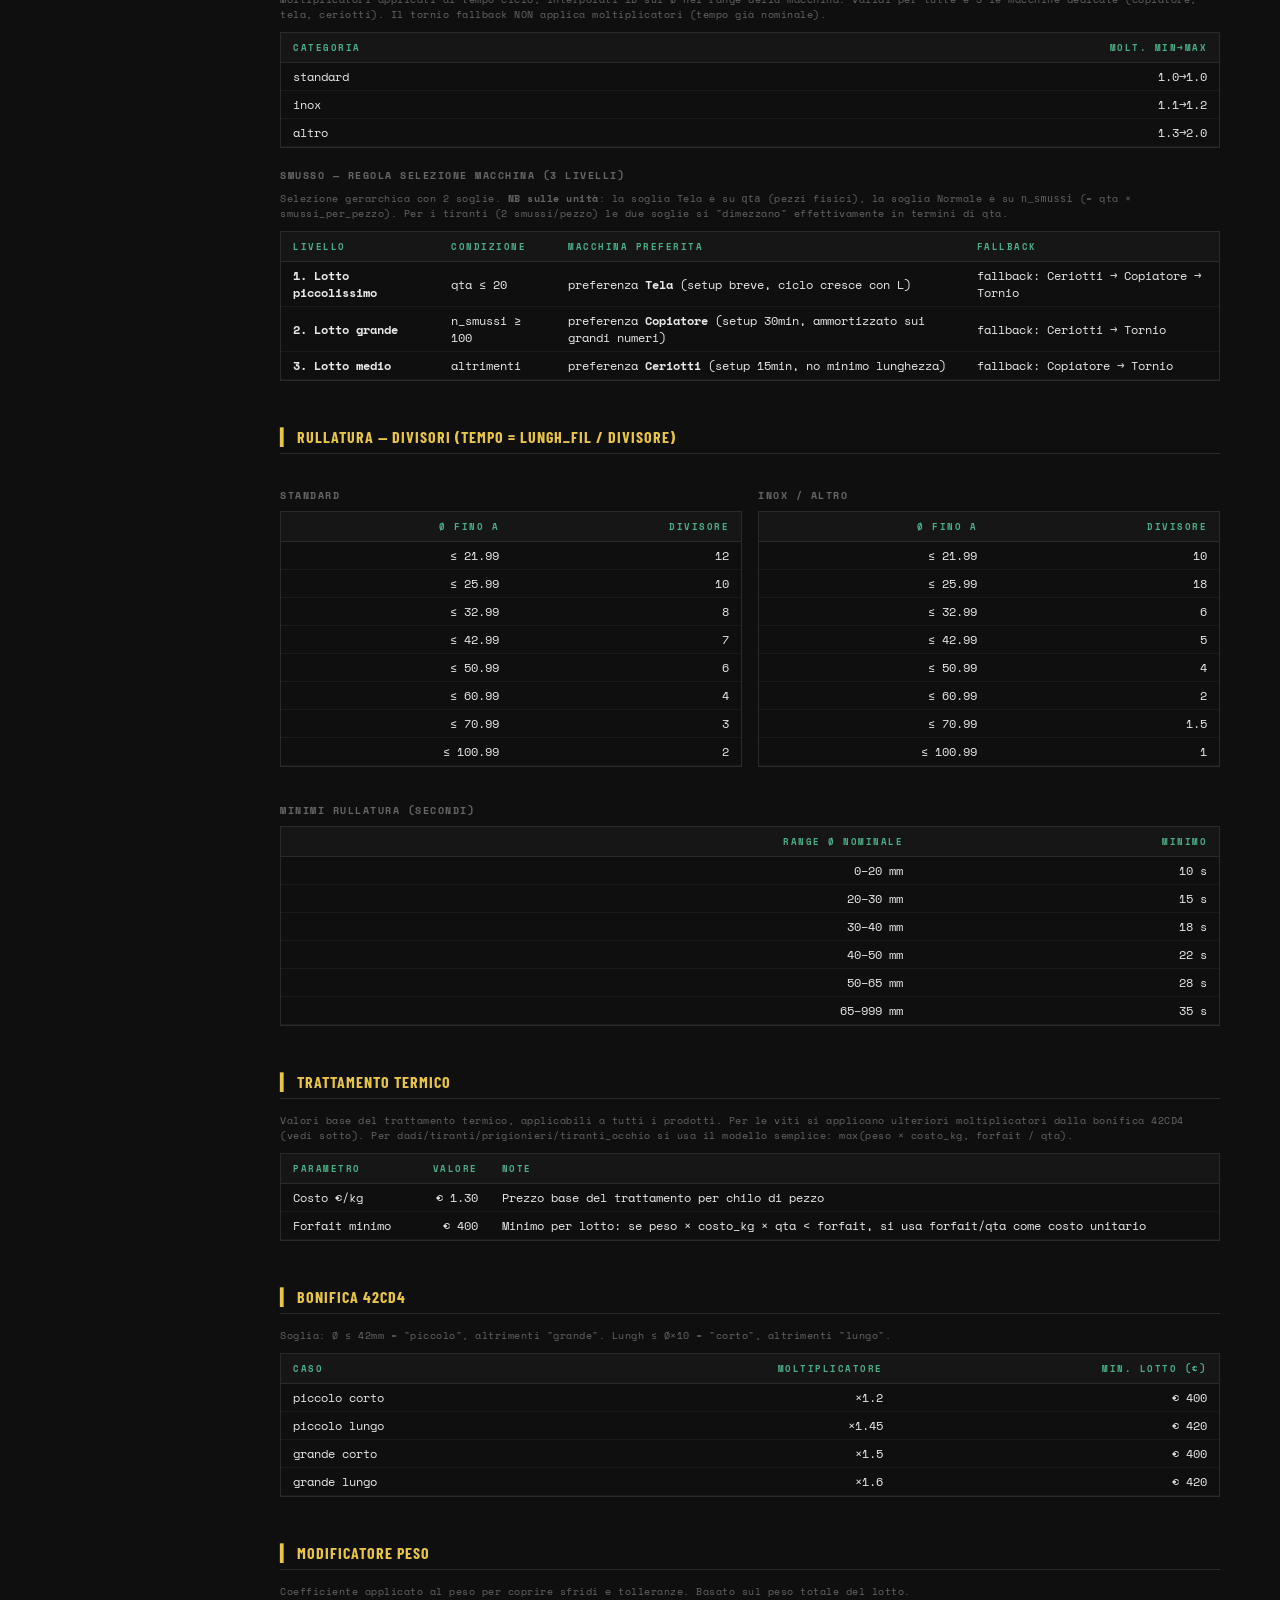
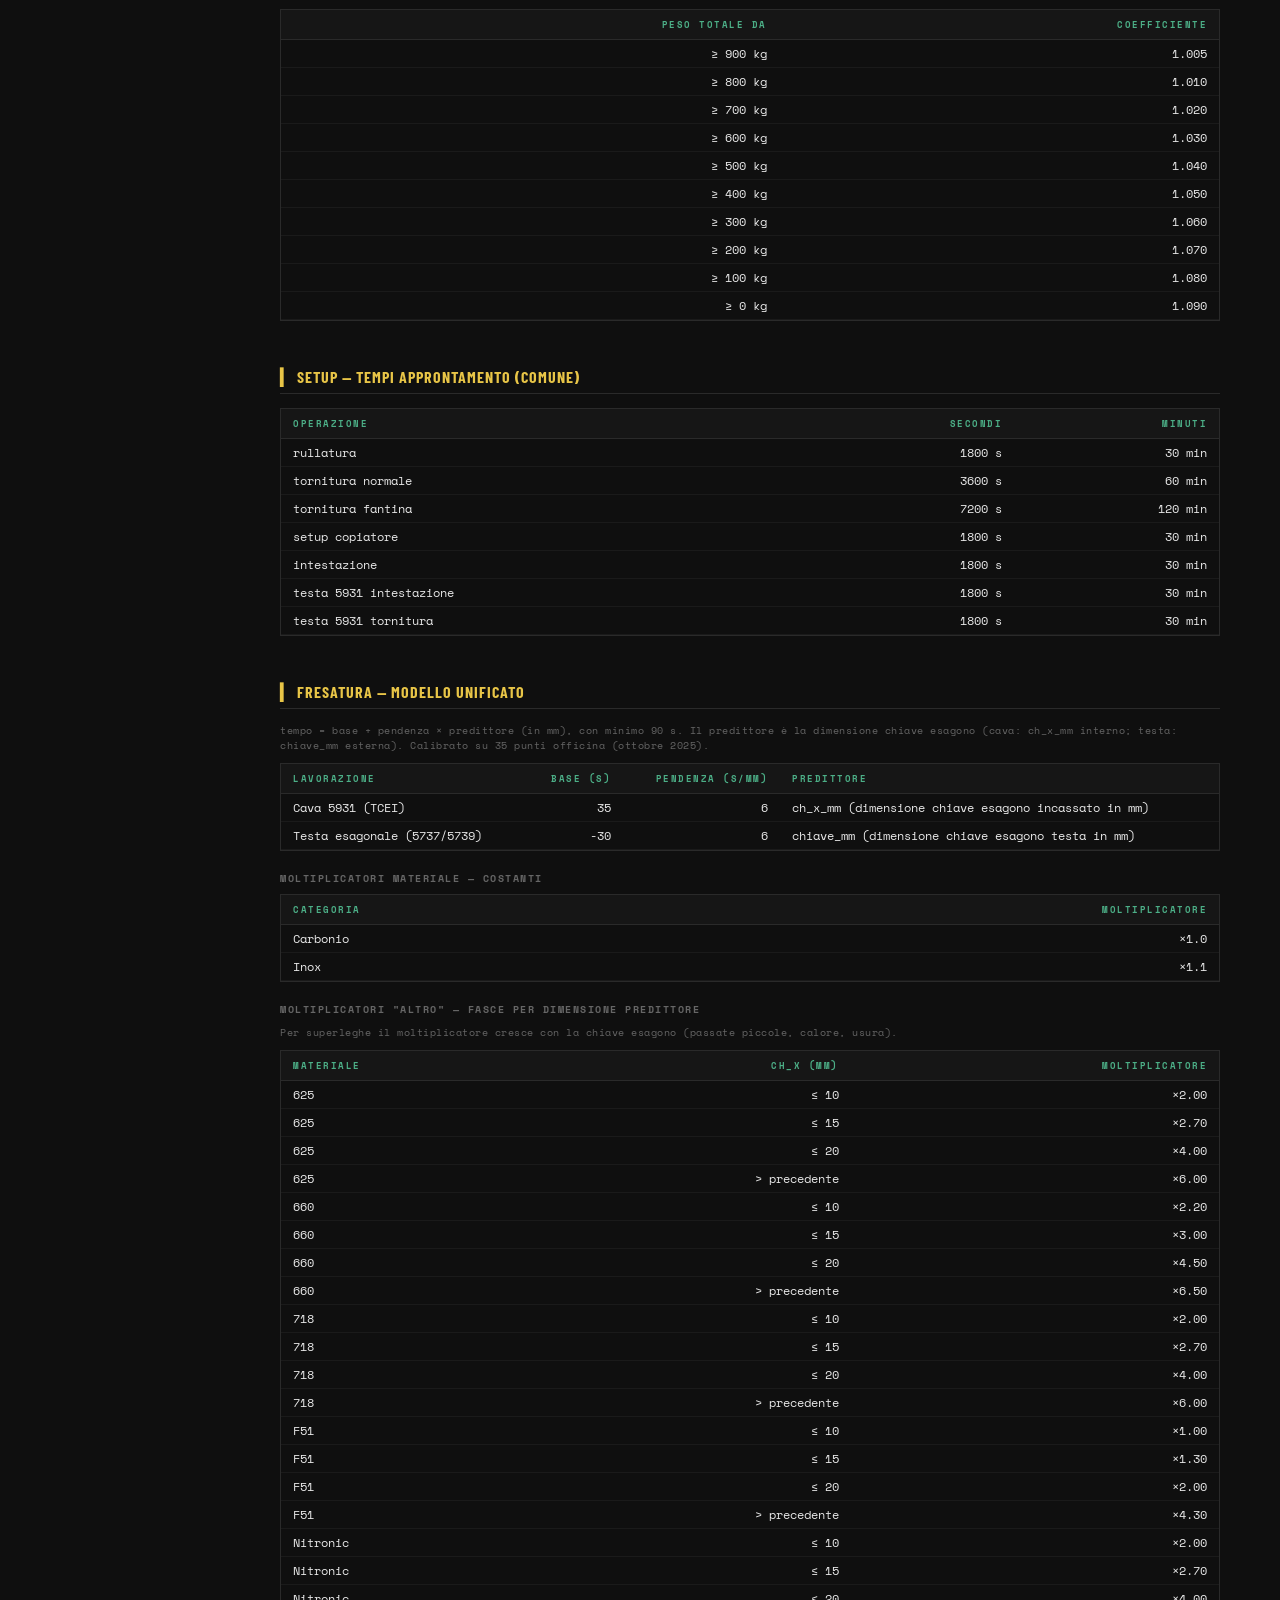
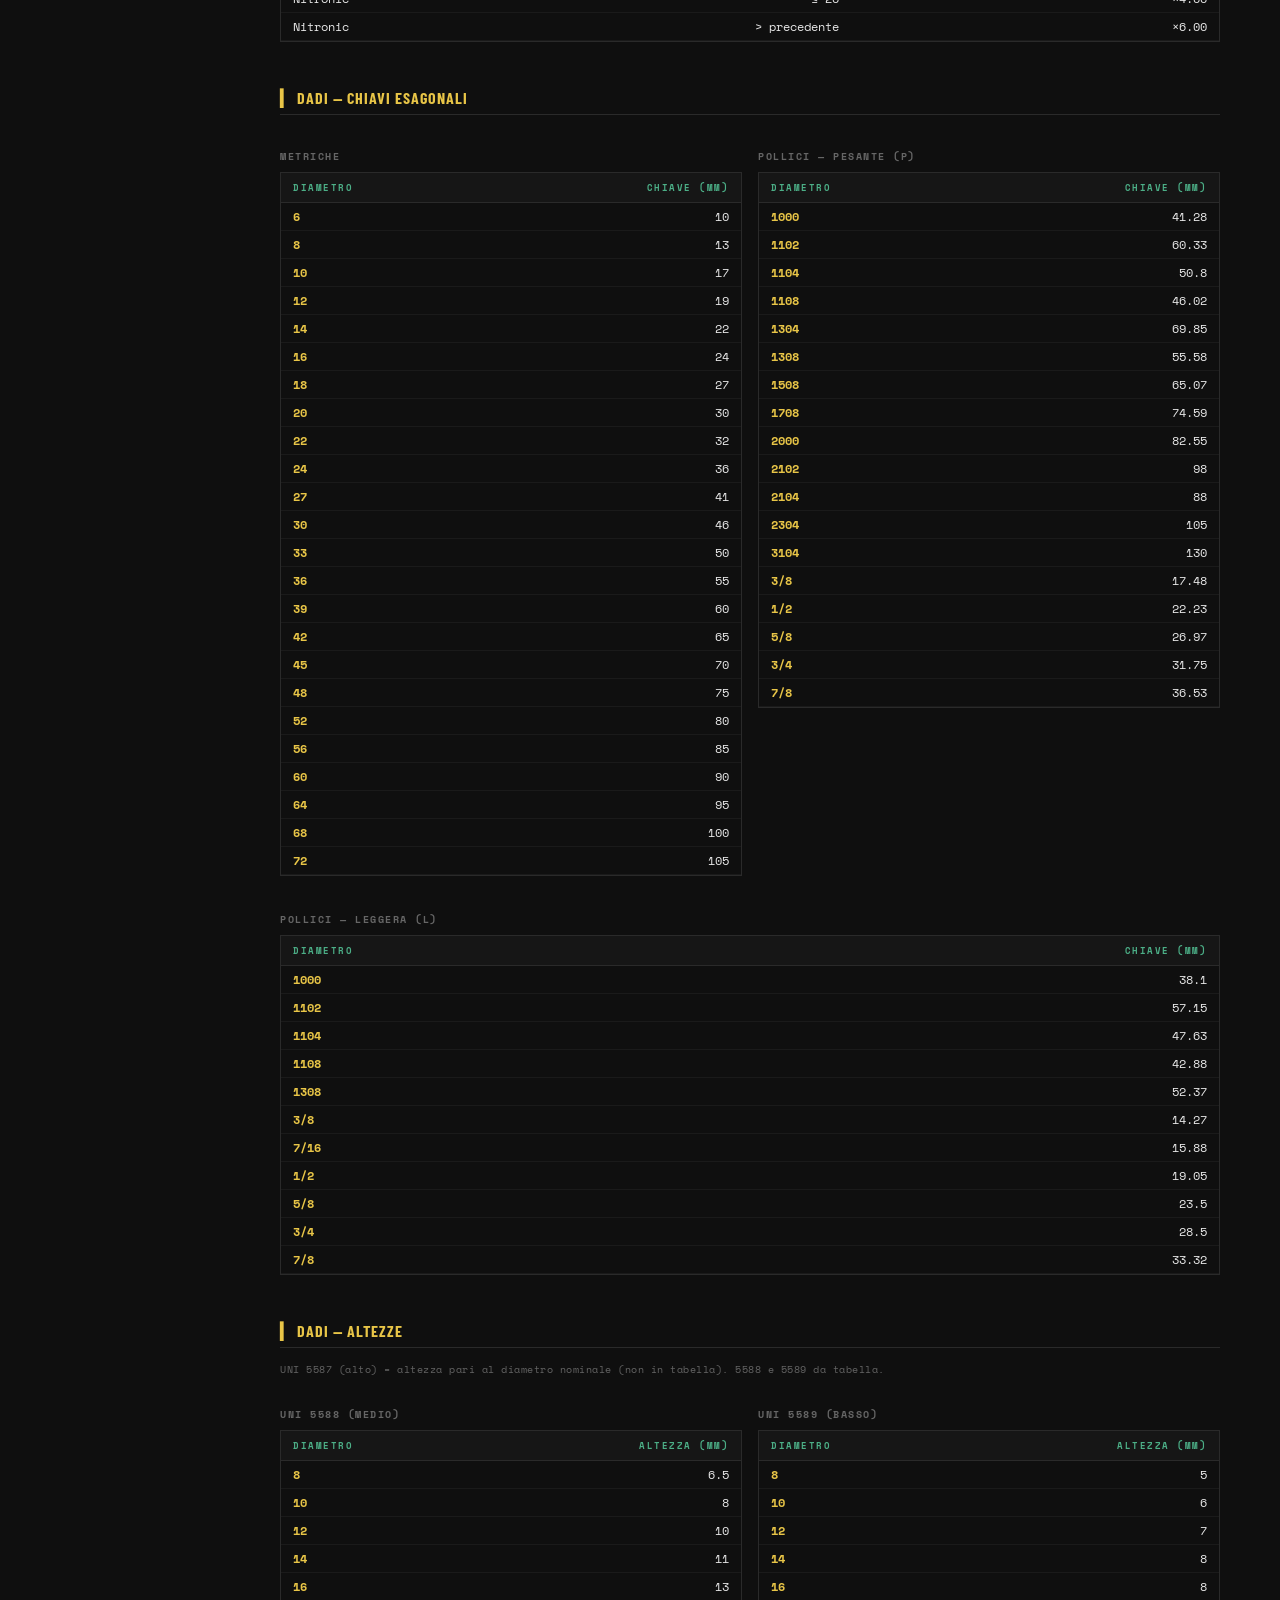
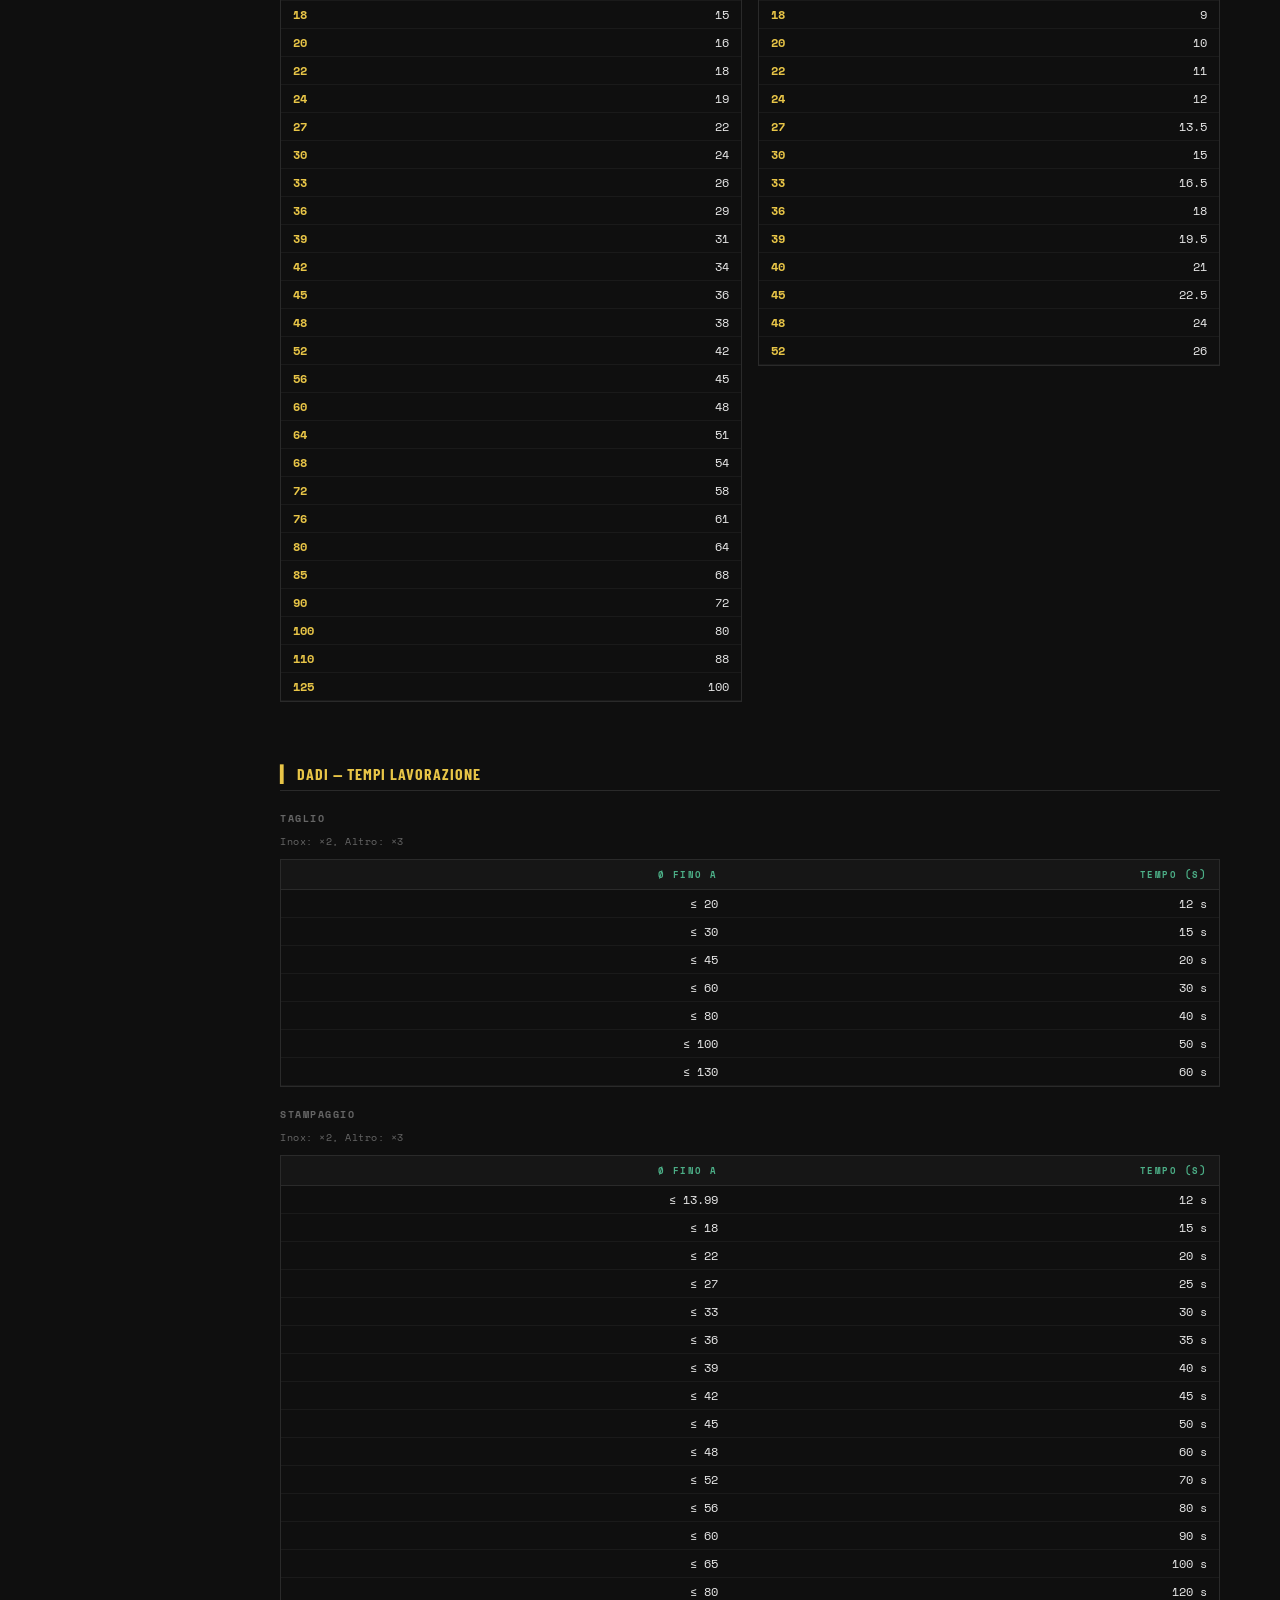
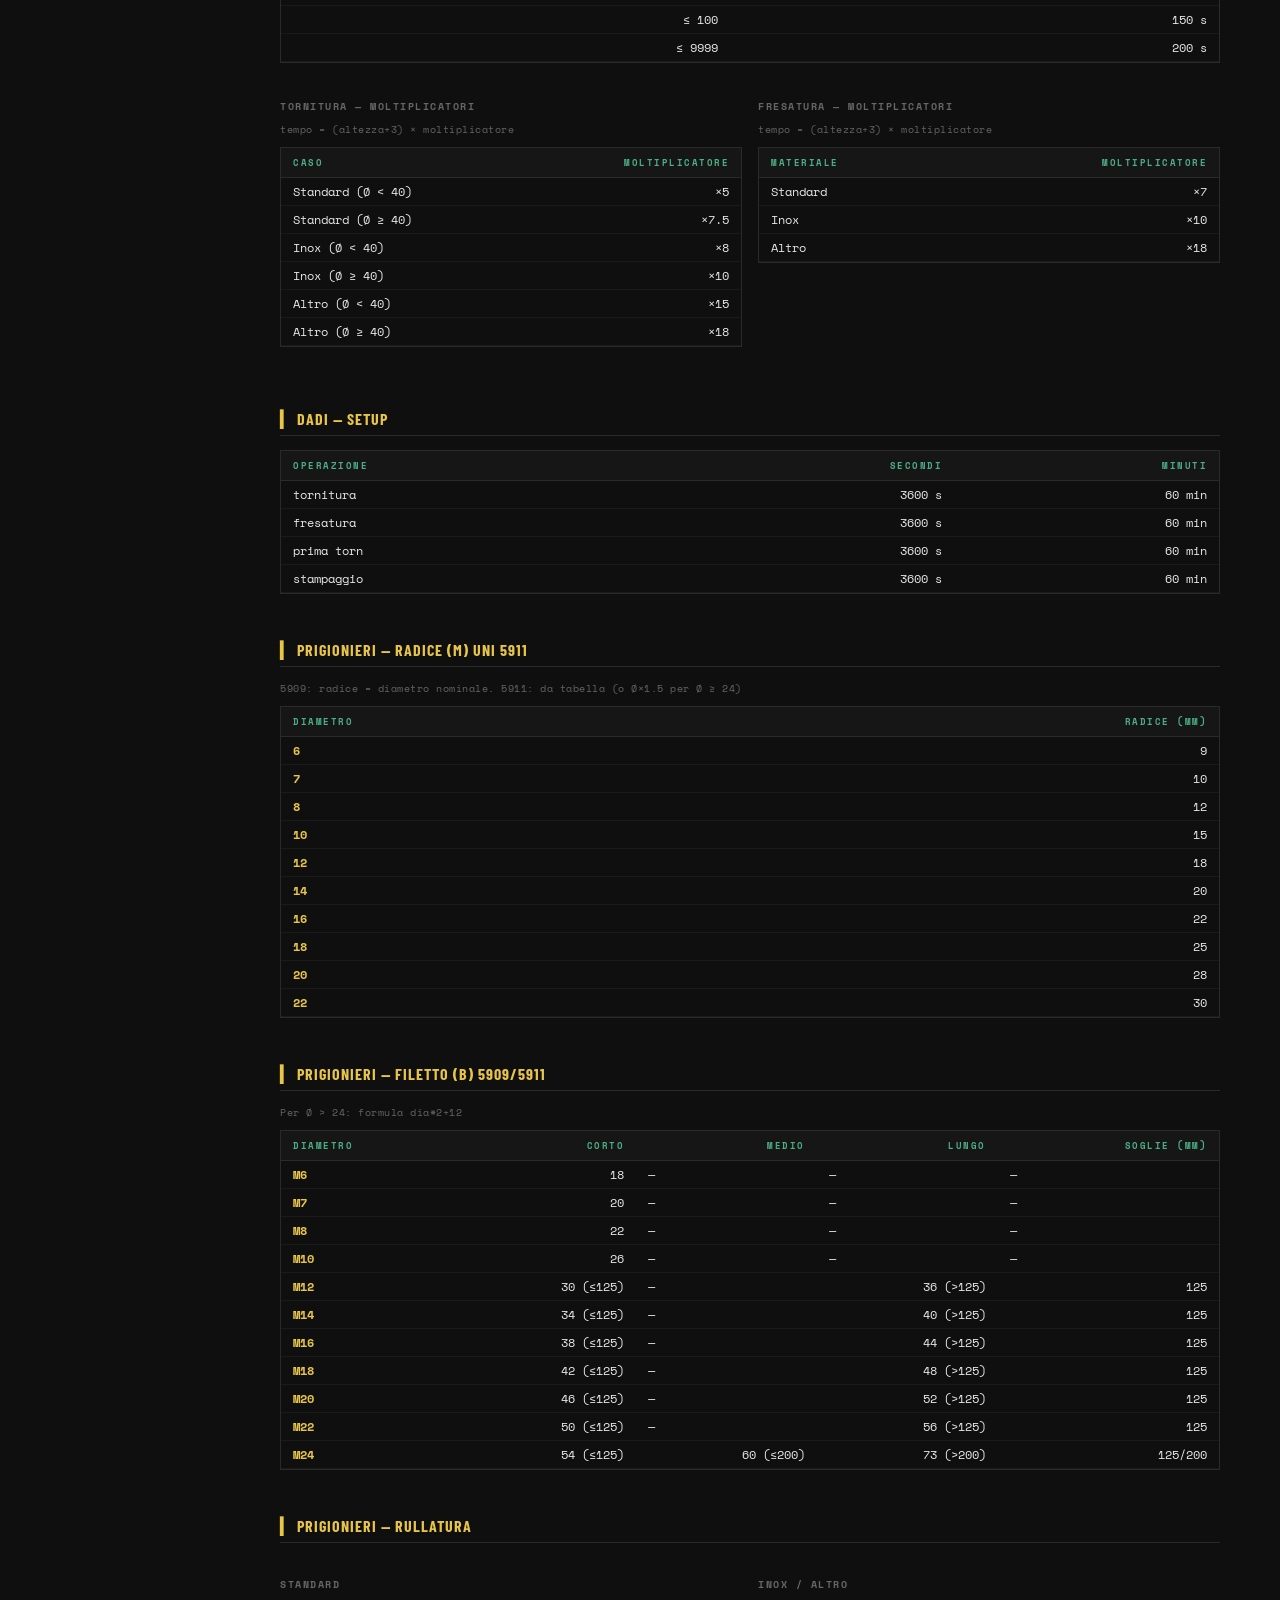
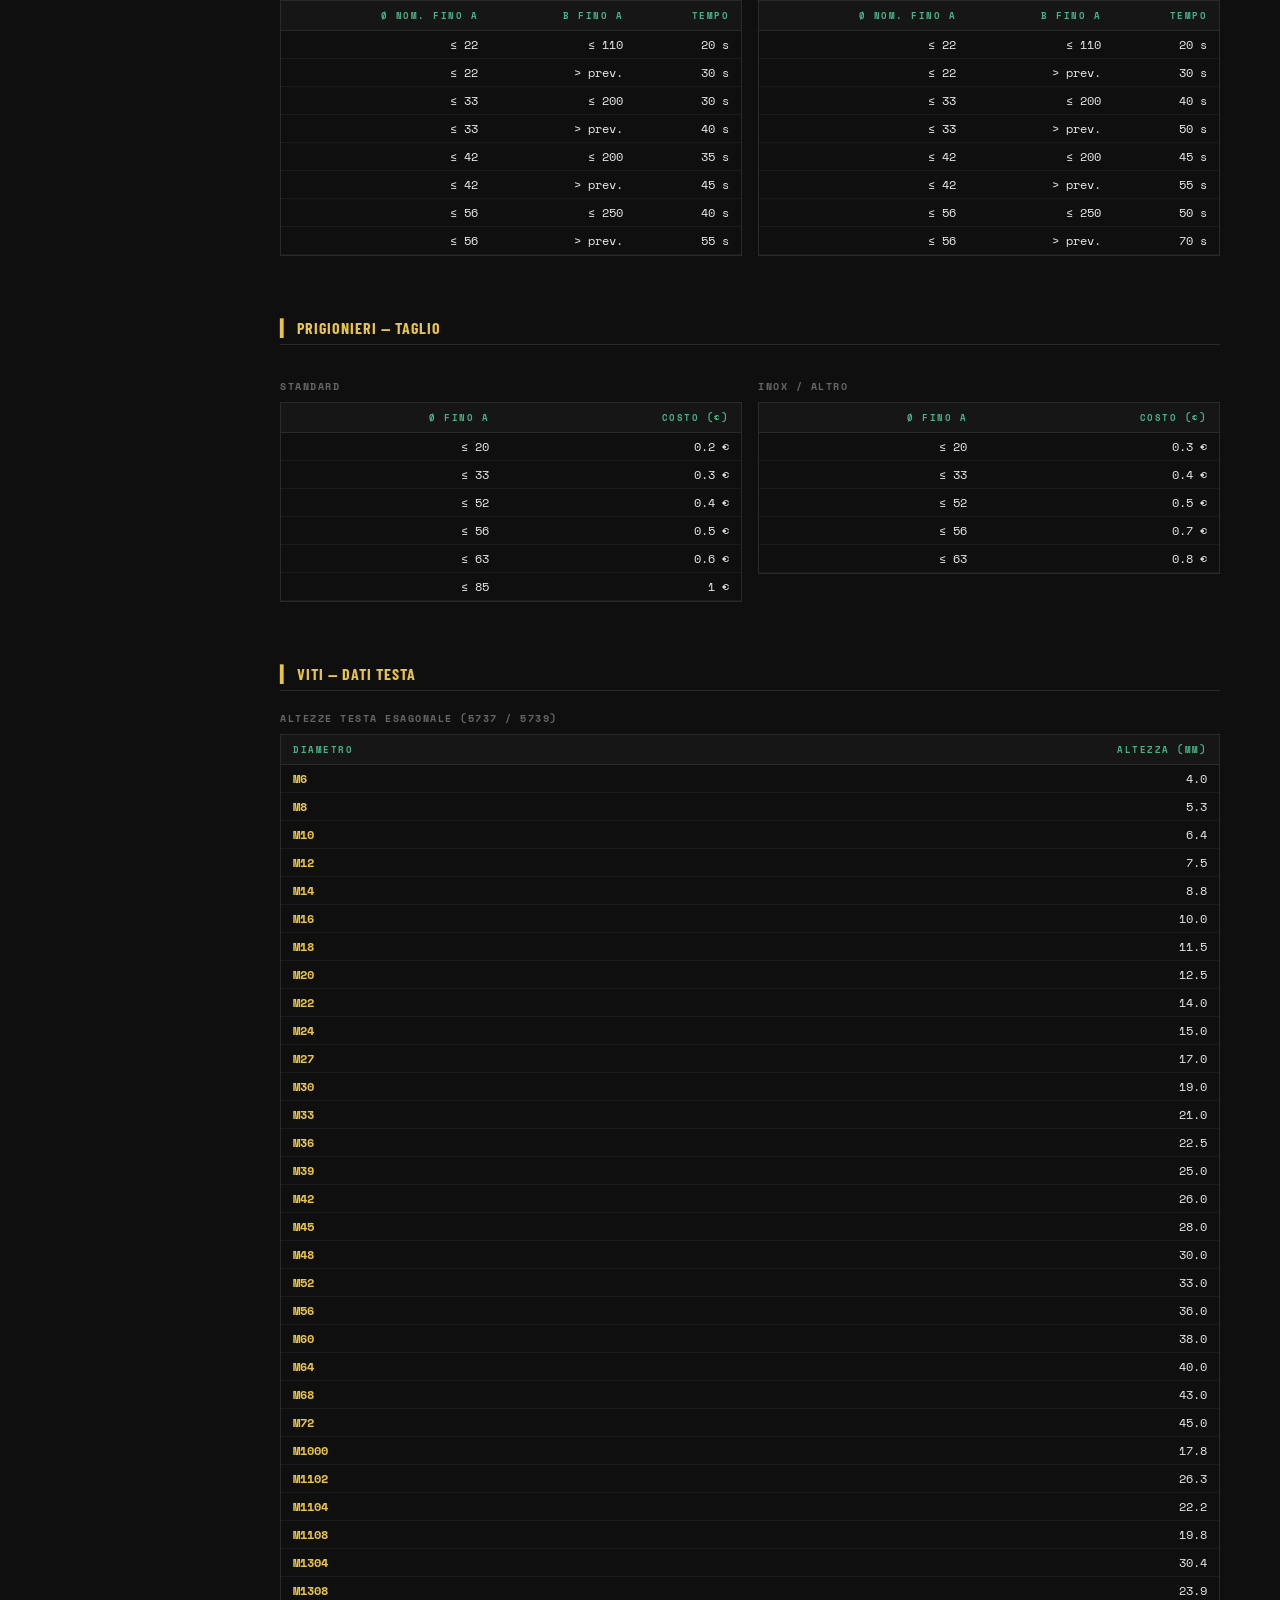
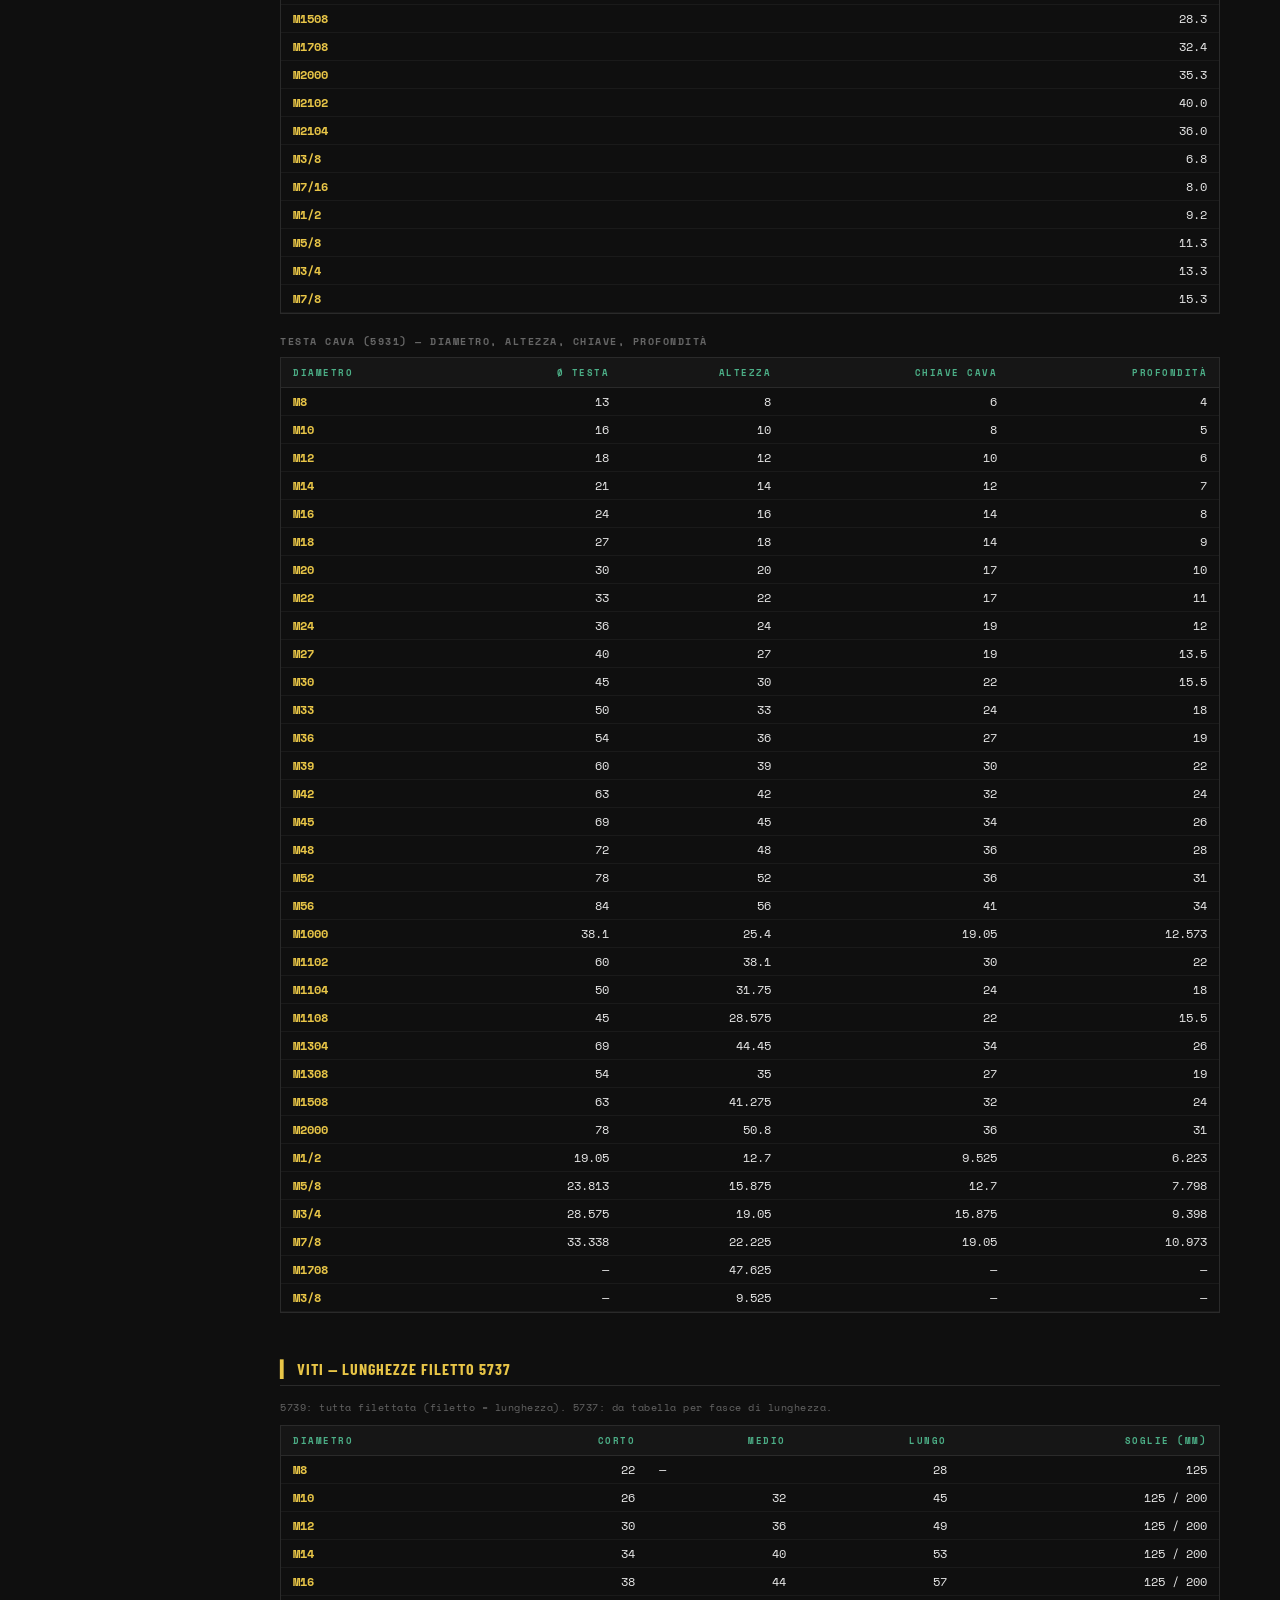
==== commit bfcb3a87: "feat(viti): via di lavorazione Fantina — v1.1.0 Terzo bottone nel toggle lav_vite (Stampaggio / Fres" ====
--- a/consultazione.html
+++ b/consultazione.html
@@ -282,6 +282,7 @@
     <a href="#sec-viti-filetto-5931">Filetto 5931</a>
     <a href="#sec-viti-tempi">Tempi viti</a>
     <a href="#sec-viti-rullatura">Rullatura viti</a>
+    <a href="#sec-viti-fantina">Fantina viti</a>
   </nav>
 
   <div class="consult-body">
@@ -904,6 +905,26 @@
   }
   html += '</div>';
 
+  // --- Fantina viti ---
+  html += section('sec-viti-fantina', 'Viti — Fantina (ciclo unico)');
+  html += `<div class="t-note">${h(TV.fantina_viti._commento)}</div>`;
+  html += groupTitle('Tempi ciclo (s/pezzo)');
+  {
+    const FV = TV.fantina_viti;
+    let rows = '';
+    rows += `<tr><td>Testa esagonale (5737 / 5739)</td><td class="num">${FV.ciclo_TE} s</td></tr>`;
+    rows += `<tr><td>Testa cava esagonale (5931)</td><td class="num">${FV.ciclo_TCE} s</td></tr>`;
+    html += tableWrap(`<thead><tr><th>Tipologia testa</th><th class="num">Tempo ciclo</th></tr></thead><tbody>${rows}</tbody>`);
+  }
+  html += groupTitle('Setup e regole');
+  html += `<div class="t-note">Setup macchina (fantina): ${T.setup_secondi.tornitura_fantina} s. Materiale "altro": tempo ciclo × moltiplicatore materiali speciali (fallback k di 660). In fantina niente taglio / tornitura / fresatura / sbavatura / smusso separati; rullatura e marcatura restano invariate. Viti speciali non supportate.</div>`;
+  {
+    const lim = TV.fantina_viti.limiti;
+    const fmtLim = (v) => v == null ? '—' : v;
+    html += `<div class="t-note">Limiti macchina: Ø ${fmtLim(lim.dia_min)}–${fmtLim(lim.dia_max)} · L ${fmtLim(lim.lungh_min)}–${fmtLim(lim.lungh_max)} mm (— = nessun blocco)</div>`;
+  }
+  html += '</div>';
+
 
   c.innerHTML = html;
 
@@ -994,7 +1015,7 @@
 </script>
 
 <script type="module">
-import { VERSION, VERSION_DATE, formatDataItaliana } from './lib/version.js?v=17';
+import { VERSION, VERSION_DATE, formatDataItaliana } from './lib/version.js?v=18';
 document.getElementById('header-right').innerHTML =
   `<span class="version">v${VERSION}</span>` +
   `<span class="version-sep">·</span>` +
